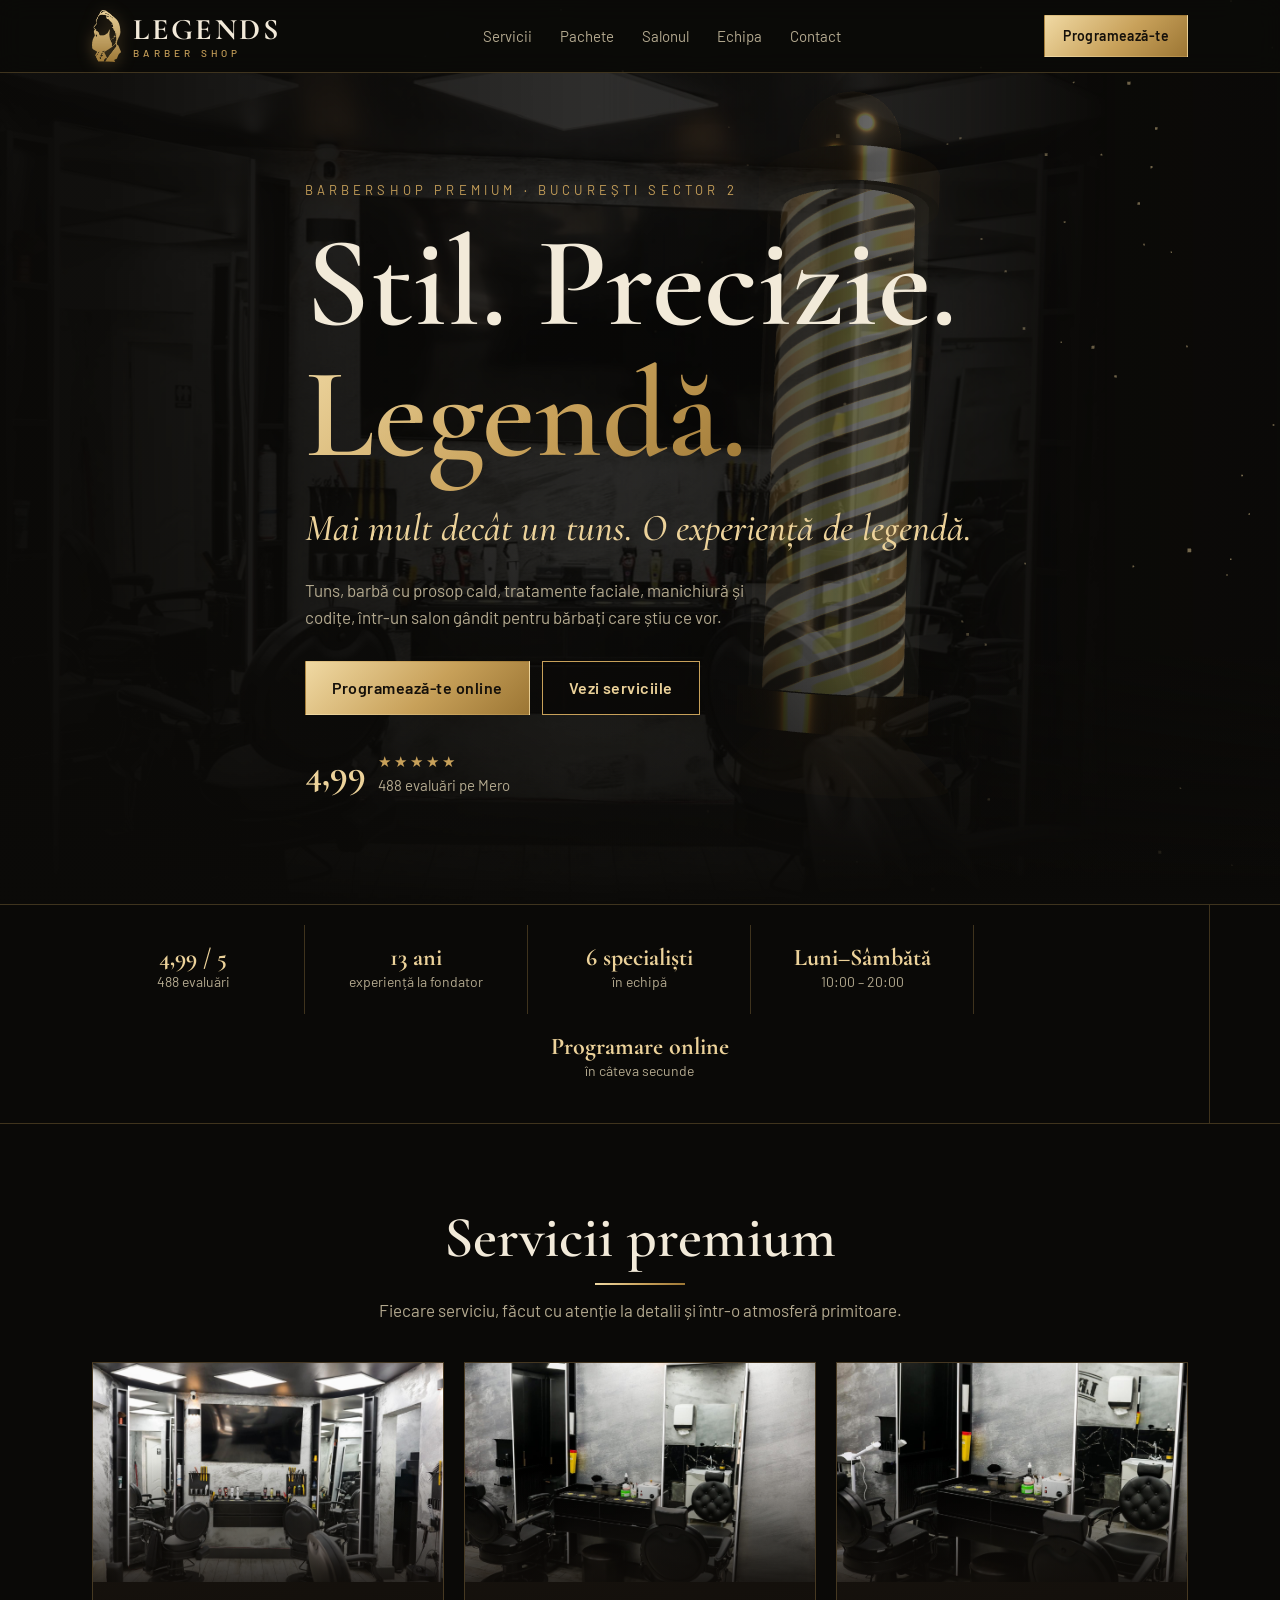
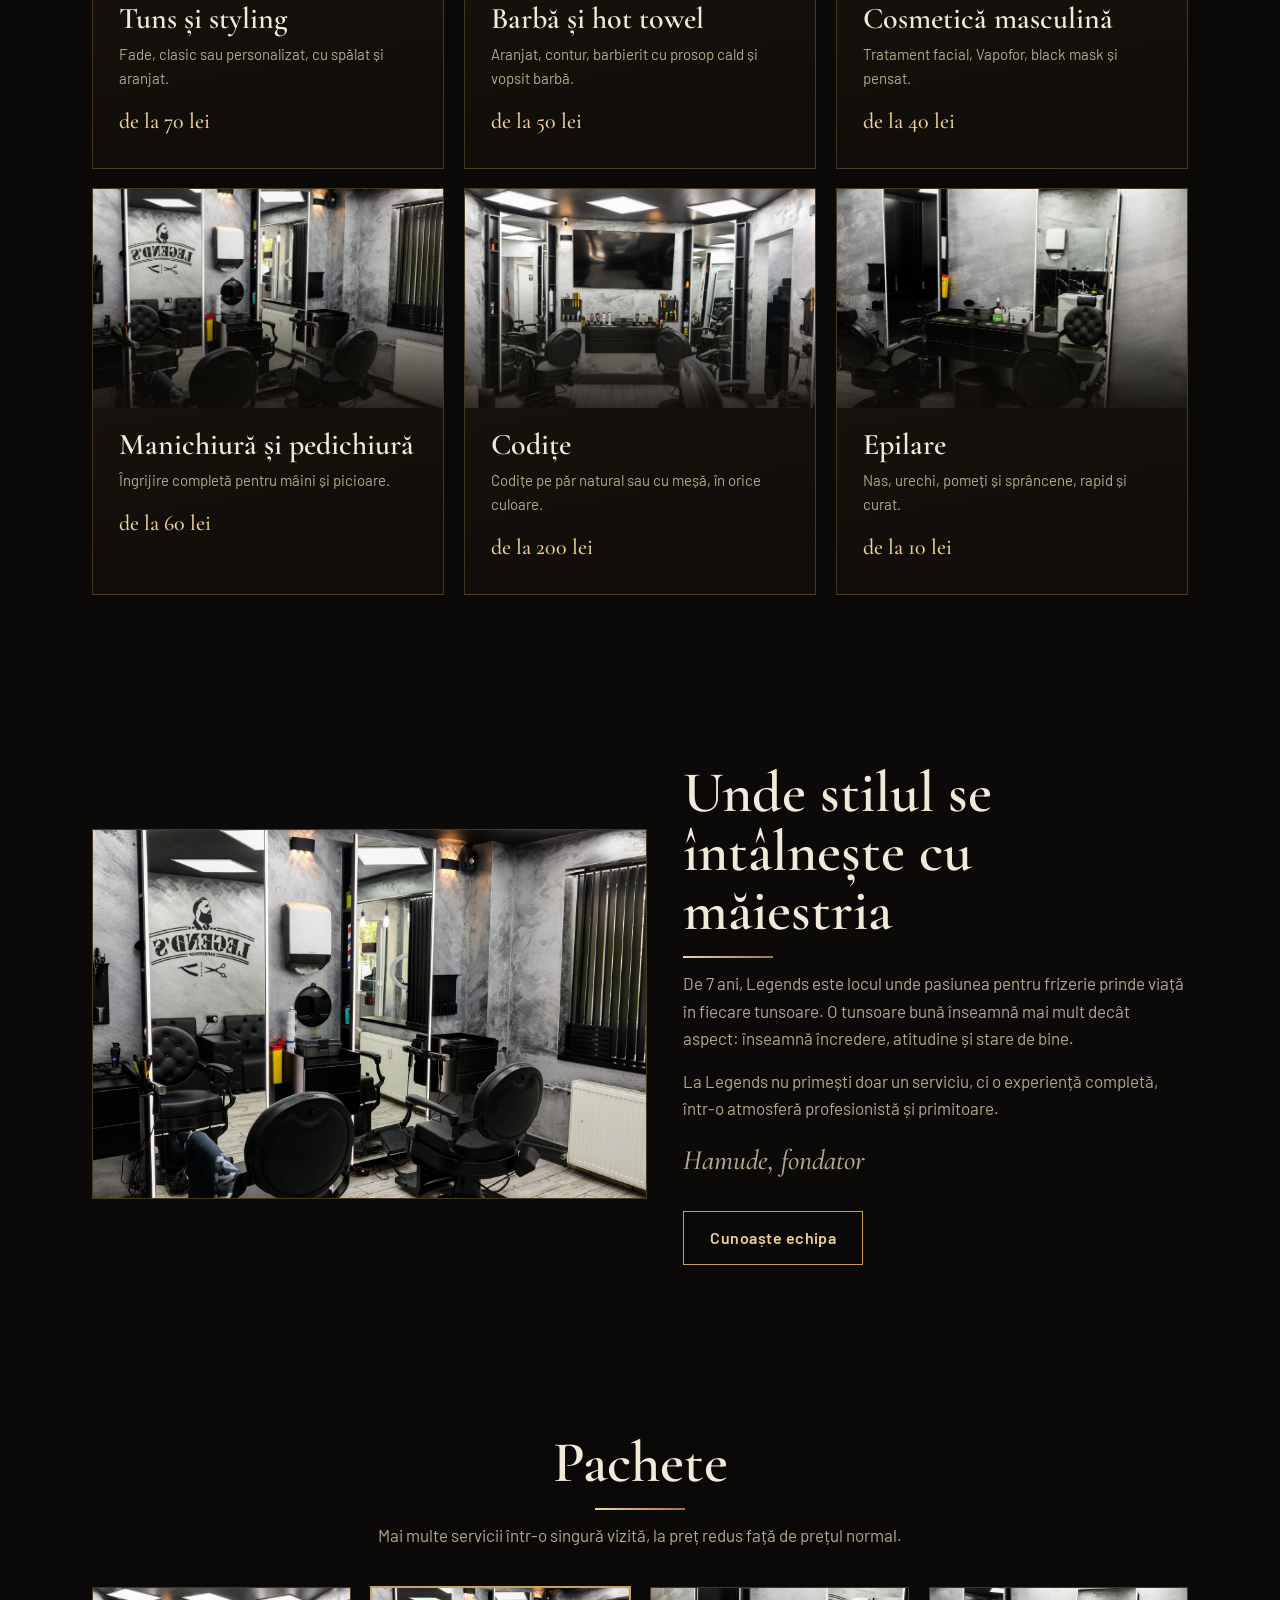
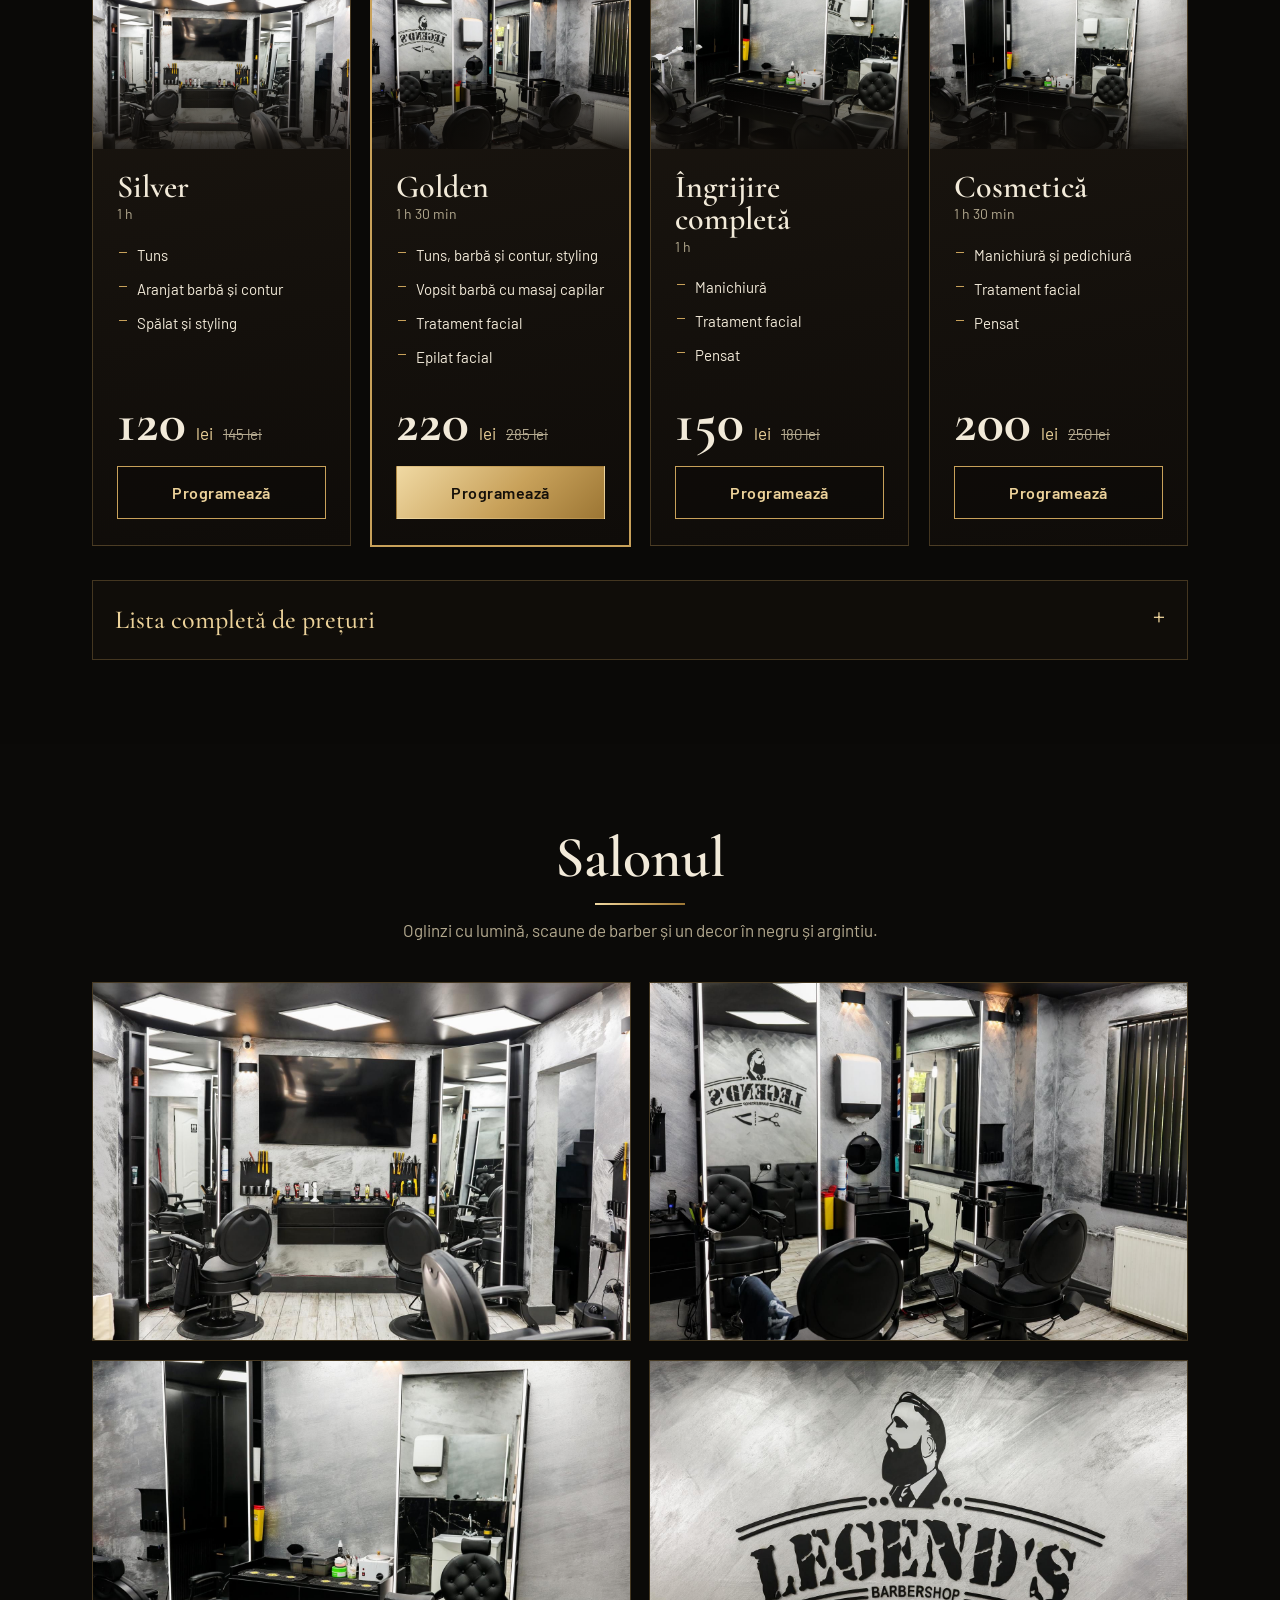
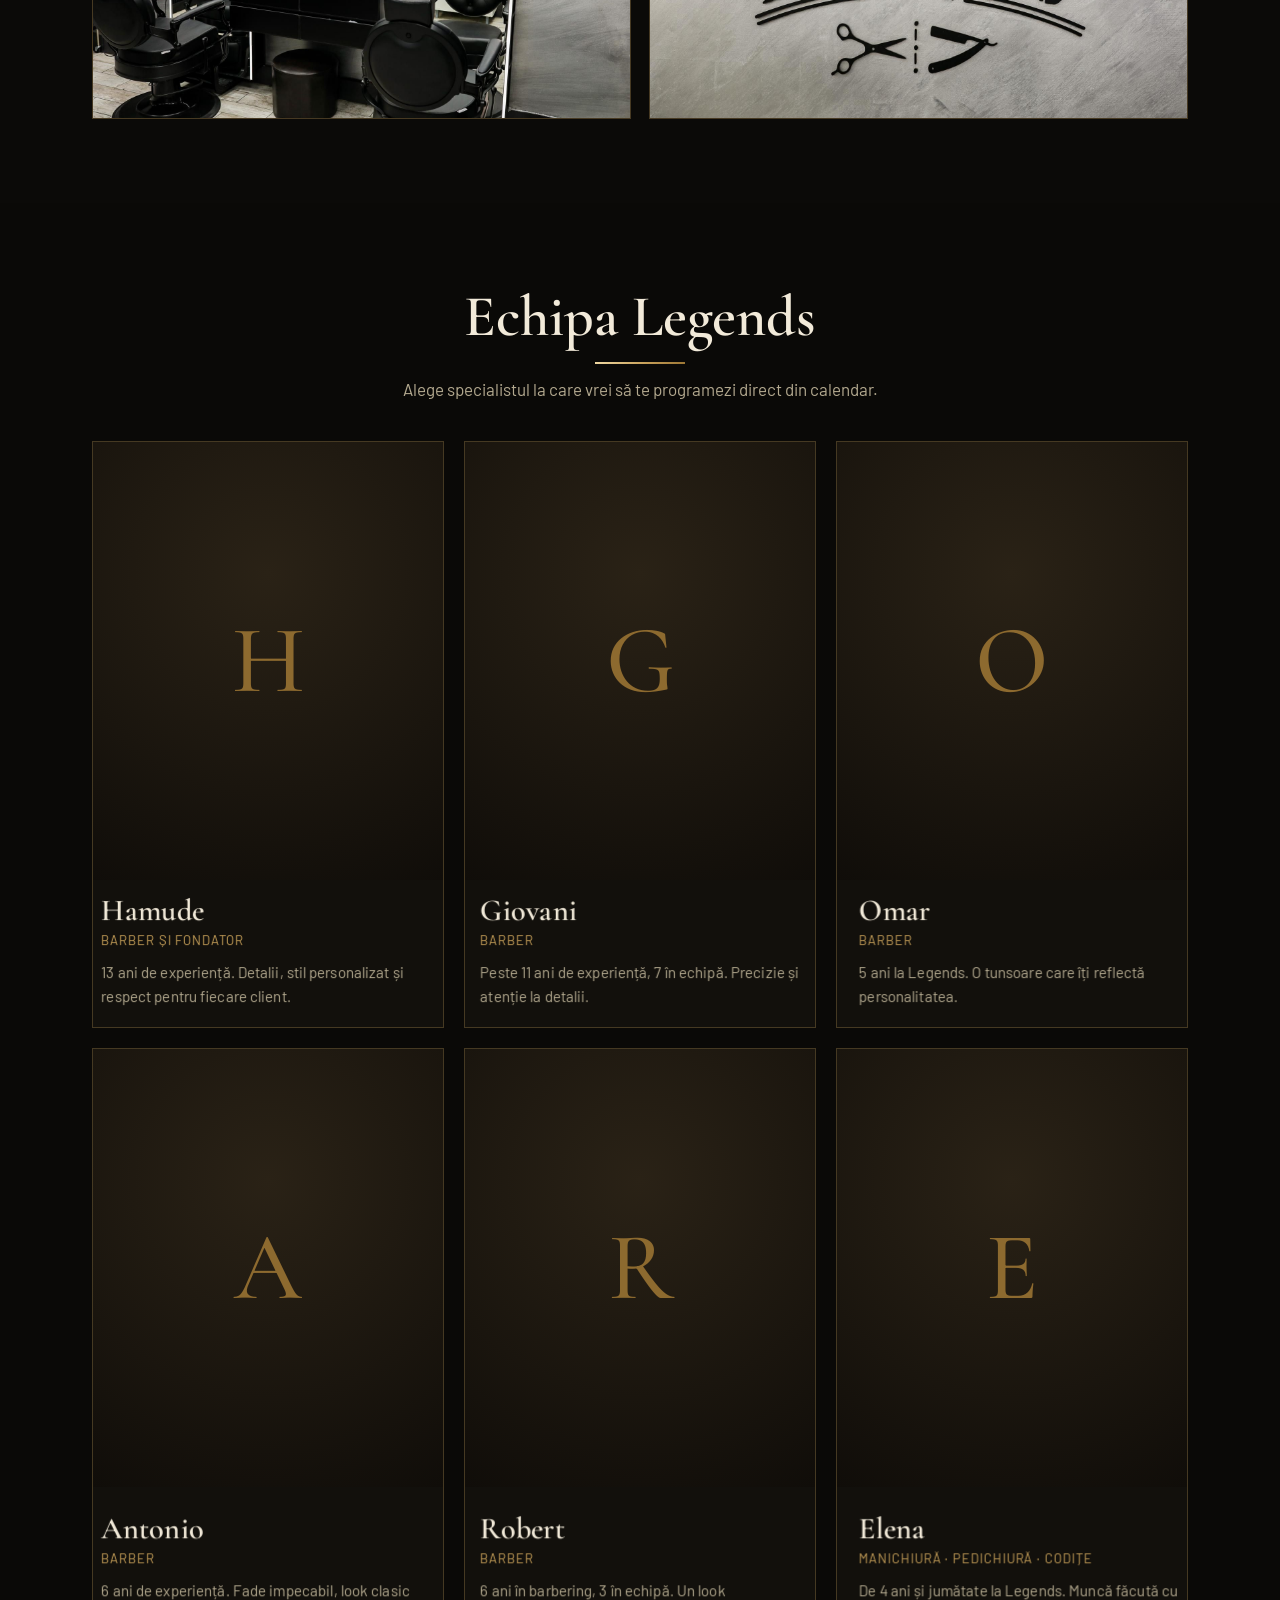
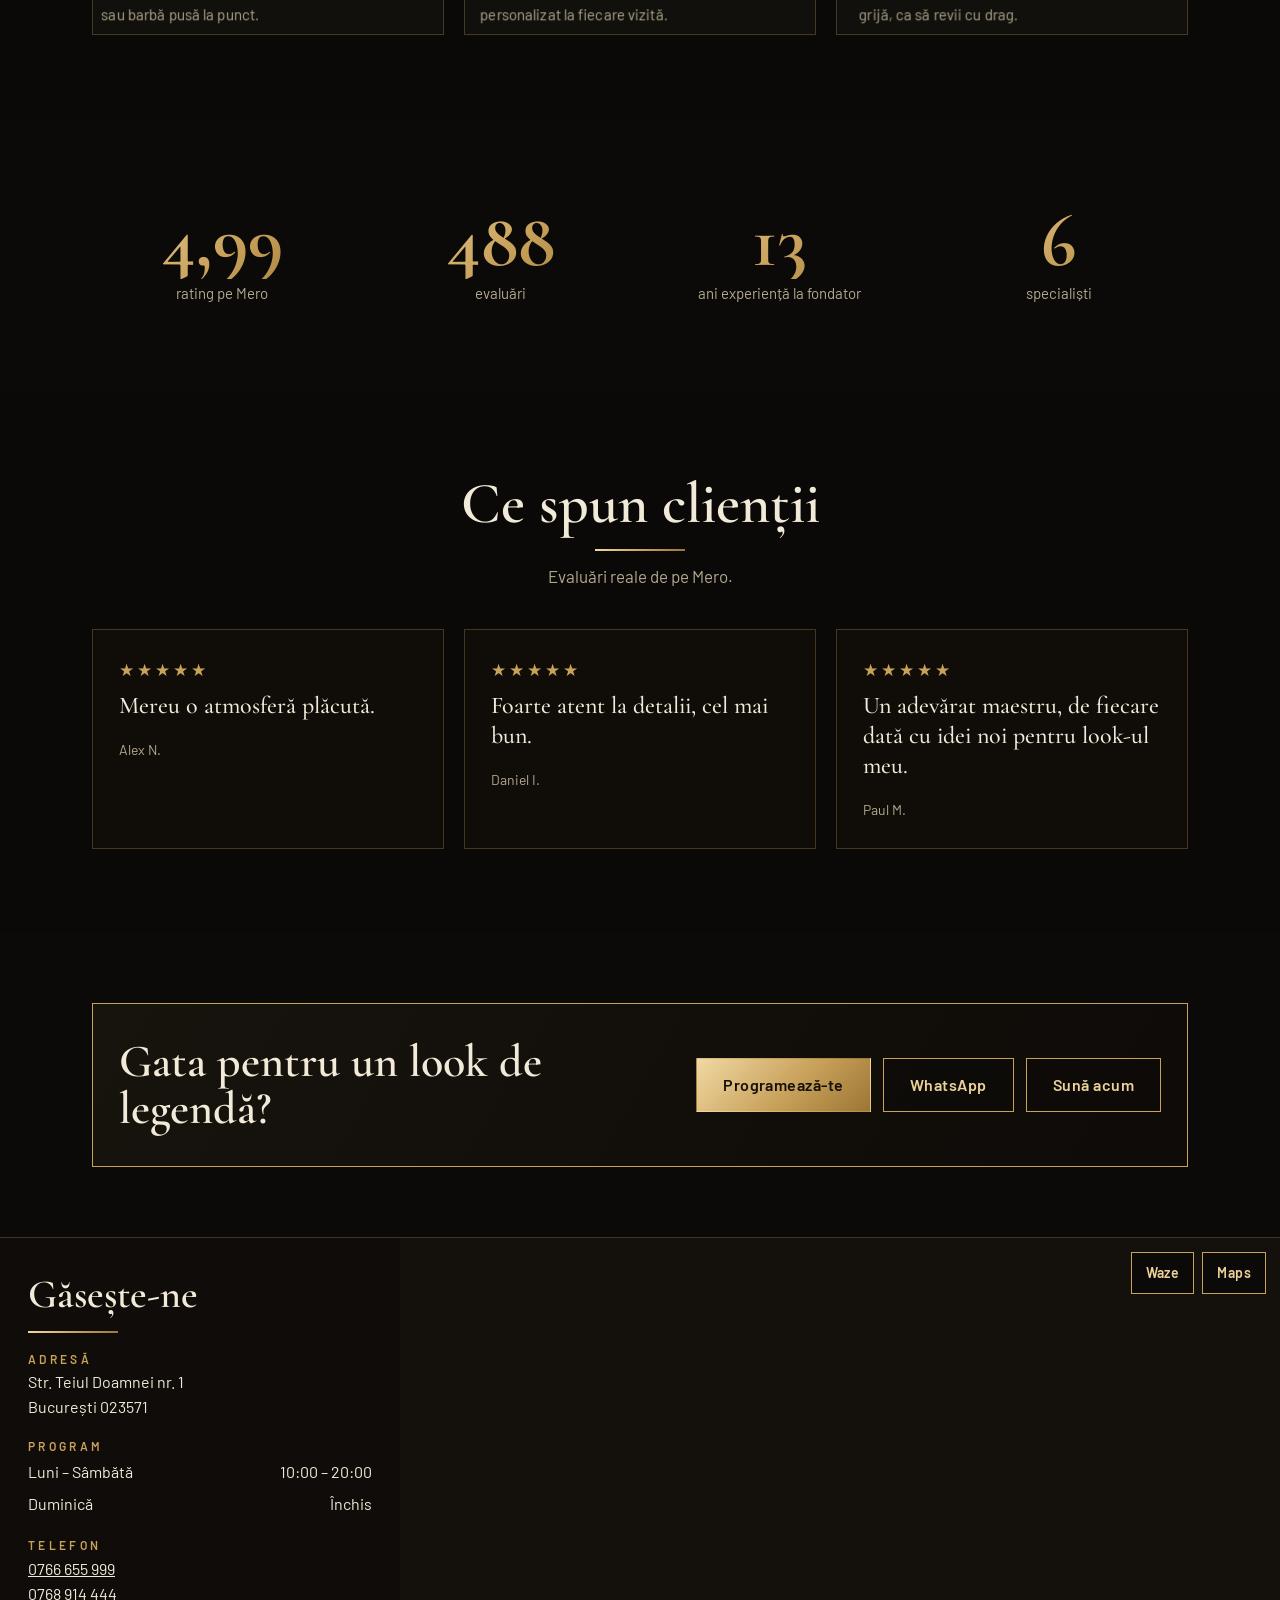
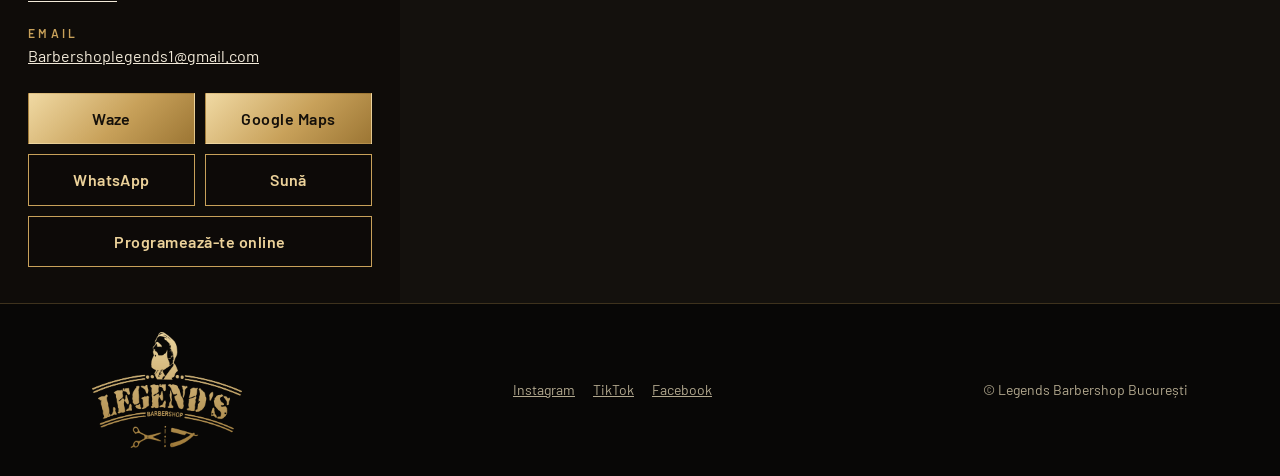
==== index.html @ 39dcf869 "Add files via upload" ====
<!DOCTYPE html>
<html lang="ro">
<head>
<meta charset="utf-8">
<meta name="viewport" content="width=device-width, initial-scale=1">
<title>Legends Barbershop București | Frizerie premium, Str. Teiul Doamnei 1</title>
<meta name="description" content="Legends Barbershop, frizerie premium în București, Sector 2. Tuns, barbă cu hot towel, tratamente faciale, manichiură și codițe. Programează-te online.">
<link rel="canonical" href="https://legendsbarbershop.ro/">
<meta property="og:title" content="Legends Barbershop București">
<meta property="og:description" content="Mai mult decât un tuns. O experiență de legendă. Str. Teiul Doamnei 1, București.">
<meta property="og:image" content="https://legendsbarbershop.ro/img/salon-1.jpg">
<meta property="og:type" content="website">
<meta name="theme-color" content="#0b0a08">
<link rel="icon" type="image/png" href="img/logo-icon.png">
<link rel="stylesheet" href="fonts/fonts.css">
<script type="application/ld+json">
{"@context":"https://schema.org","@type":"HairSalon","name":"Legends Barbershop","url":"https://legendsbarbershop.ro/","image":"https://legendsbarbershop.ro/img/salon-1.jpg","telephone":"+40766655999","email":"Barbershoplegends1@gmail.com","address":{"@type":"PostalAddress","streetAddress":"Str. Teiul Doamnei nr. 1","addressLocality":"București","postalCode":"023571","addressCountry":"RO"},"geo":{"@type":"GeoCoordinates","latitude":44.4570575,"longitude":26.1290844},"openingHoursSpecification":[{"@type":"OpeningHoursSpecification","dayOfWeek":["Monday","Tuesday","Wednesday","Thursday","Friday","Saturday"],"opens":"10:00","closes":"20:00"}],"sameAs":["https://www.instagram.com/legendsbucuresti/","https://www.facebook.com/LEGENDSBUCURESTI/","https://www.tiktok.com/@legendsbucuresti"]}
</script>
<style>
:root{--bg:#0b0a08;--card:#14110d;--line:rgba(200,161,90,.28);--gold:#c8a15a;--gold2:#ecd29a;--gold3:#8d6a2f;--bone:#f2ead9;--muted:#b3a98f;
--serif:"Cormorant Garamond",Georgia,serif;--sans:"Barlow","Helvetica Neue",Arial,sans-serif;--gg:linear-gradient(135deg,#f0d9a3,#c8a15a 55%,#9c7634)}
*{box-sizing:border-box;margin:0}
html{scroll-behavior:smooth;scroll-padding-top:76px}
body{background:var(--bg);color:var(--bone);font-family:var(--sans);font-size:17px;line-height:1.6;overflow-x:hidden}
a{color:inherit}
:focus-visible{outline:3px solid var(--gold2);outline-offset:3px}
#gl{position:fixed;inset:0;width:100%;height:100%;z-index:0;pointer-events:none}
header,main,footer{position:relative;z-index:1}
.wrap{max-width:1140px;margin:0 auto;padding:0 22px}
h1,h2,h3{font-family:var(--serif);font-weight:600;line-height:1.02}
h2{font-size:clamp(36px,6vw,58px);margin-bottom:12px;text-align:center}
h2::after{content:"";display:block;width:90px;height:2px;margin:16px auto 0;background:var(--gg)}
.sub{text-align:center;color:var(--muted);max-width:56ch;margin:0 auto 38px}
.gold{background:var(--gg);-webkit-background-clip:text;background-clip:text;color:transparent}
.btn{display:inline-flex;align-items:center;justify-content:center;gap:8px;font-weight:600;font-size:16px;letter-spacing:.03em;text-decoration:none;padding:13px 26px;border:1px solid var(--gold);color:var(--gold2);background:rgba(11,10,8,.55);transition:transform .25s,box-shadow .25s,background .25s,color .25s}
.btn:hover{transform:translateY(-2px);box-shadow:0 12px 30px rgba(200,161,90,.28)}
.btn.fill{background:var(--gg);color:#15100a;border-color:transparent}
.btn.fill:hover{box-shadow:0 12px 32px rgba(236,210,154,.4)}
header{position:sticky;top:0;background:rgba(11,10,8,.8);backdrop-filter:blur(12px);-webkit-backdrop-filter:blur(12px);border-bottom:1px solid var(--line)}
.bar{display:flex;align-items:center;justify-content:space-between;height:72px}
.logo{font-family:var(--serif);font-weight:700;font-size:30px;letter-spacing:.08em;text-decoration:none;line-height:1}
.logo{display:flex;align-items:center;gap:12px}.logo img{height:52px;width:auto;display:block;filter:drop-shadow(0 2px 8px rgba(200,161,90,.35));transition:transform .3s}.logo:hover img{transform:scale(1.08)}.logo span{display:block}
.logo small{display:block;font-family:var(--sans);font-size:10px;letter-spacing:.42em;color:var(--gold);font-weight:500;margin-top:3px}
nav{display:none;gap:28px;font-size:15px}
nav a{text-decoration:none;color:var(--muted);transition:color .2s}
nav a:hover{color:var(--gold2)}
.bar .btn{padding:9px 18px;font-size:14px}
@media(min-width:900px){nav{display:flex}}
.hero{position:relative;min-height:calc(100svh - 68px);display:flex;align-items:center;overflow:hidden;border-bottom:1px solid var(--line)}
.hero .bgimg{position:absolute;inset:-4%;background:url(img/salon-1.jpg) center/cover;filter:brightness(.42) saturate(.8);transform:translate3d(var(--px,0),var(--py,0),0) scale(1.06);transition:transform .3s ease-out}
@media(min-width:900px){.hero .bgimg{-webkit-mask-image:linear-gradient(90deg,#000 46%,transparent 82%);mask-image:linear-gradient(90deg,#000 46%,transparent 82%)}}
@media(max-width:899px){.hero{display:block;min-height:0;padding:0;background:var(--bg)}.hero .bgimg{position:relative;inset:auto;display:block;width:100%;aspect-ratio:3/2;transform:none;opacity:1;background:url(img/salon-1.jpg) center/cover;filter:brightness(.85) saturate(.95);transition:none;-webkit-mask-image:linear-gradient(180deg,#000 60%,transparent 100%);mask-image:linear-gradient(180deg,#000 60%,transparent 100%)}.hero::after{display:none}.hero .wrap{margin:-22px auto 0;padding-top:0;padding-bottom:40px}.hero h1{font-size:clamp(46px,14vw,76px)}.hero p.lead{font-size:16px}}
.hero::after{content:"";position:absolute;inset:0;background:linear-gradient(90deg,rgba(11,10,8,.94) 8%,rgba(11,10,8,.55) 55%,rgba(11,10,8,.2)),linear-gradient(0deg,var(--bg),transparent 30%)}
.hero .wrap{position:relative;z-index:2;padding-top:40px;padding-bottom:40px}
.eyebrow{font-size:13px;letter-spacing:.32em;color:var(--gold);margin-bottom:18px}
.hero h1{font-size:clamp(54px,11vw,128px);max-width:11ch}
.hero .script{font-family:var(--serif);font-style:italic;font-size:clamp(24px,4.4vw,38px);color:var(--gold2);margin:18px 0 18px}
.hero p.lead{max-width:46ch;color:var(--muted);margin-bottom:30px}
.cta{display:flex;flex-wrap:wrap;gap:12px}
.rate{display:flex;align-items:center;gap:12px;margin-top:34px;color:var(--muted);font-size:15px}
.rate b{font-family:var(--serif);font-size:38px;color:var(--gold2);line-height:1}
.stars{color:var(--gold);letter-spacing:3px}
.trust{background:rgba(11,10,8,.85);border-bottom:1px solid var(--line)}
.trust .wrap{display:grid;grid-template-columns:repeat(2,1fr);gap:0}
@media(min-width:800px){.trust .wrap{grid-template-columns:repeat(5,1fr)}}
.trust div{padding:20px 12px;text-align:center;border-right:1px solid var(--line);font-size:14px;color:var(--muted)}
.trust b{display:block;font-family:var(--serif);font-size:24px;color:var(--gold2);line-height:1.1}
section{padding:84px 0}
.dim{background:rgba(11,10,8,.78);backdrop-filter:blur(5px);-webkit-backdrop-filter:blur(5px)}
.grid{display:grid;gap:20px;perspective:1100px}
.g3{grid-template-columns:1fr}
@media(min-width:640px){.g3{grid-template-columns:1fr 1fr}}
@media(min-width:960px){.g3{grid-template-columns:repeat(3,1fr)}}
.tilt{transform-style:preserve-3d;transition:transform .3s ease-out,box-shadow .3s;will-change:transform;position:relative}
.tilt::after{content:"";position:absolute;inset:0;pointer-events:none;background:radial-gradient(circle at var(--mx,50%) var(--my,0%),rgba(236,210,154,.2),transparent 55%);opacity:0;transition:opacity .3s}
.tilt:hover::after{opacity:1}
.tilt:hover{box-shadow:0 28px 60px rgba(0,0,0,.65),0 0 0 1px var(--gold)}
.sv{background:linear-gradient(170deg,#1b1610,#0f0c09);border:1px solid var(--line);padding:0;overflow:hidden}
.sph,.pph{position:relative;aspect-ratio:16/10;overflow:hidden;background:#14110d;transform:translateZ(0)}
.sph img,.pph img{position:absolute;inset:0;width:100%;height:100%;object-fit:cover;transition:transform .9s}
.sph::after,.pph::after{content:"";position:absolute;inset:0;background:linear-gradient(0deg,rgba(15,12,9,.85),transparent 55%)}
.tilt:hover .sph img,.tilt:hover .pph img{transform:scale(1.08)}
.sb{padding:22px 26px 28px}
.sv i{display:block;width:44px;height:44px;border:1px solid var(--gold);border-radius:50%;margin-bottom:18px;display:flex;align-items:center;justify-content:center;font-style:normal;font-family:var(--serif);font-size:22px;color:var(--gold2);transform:translateZ(30px)}
.sv h3{font-size:30px;margin-bottom:8px;transform:translateZ(24px)}
.sv p{color:var(--muted);font-size:15px}
.sv .from{margin-top:14px;color:var(--gold2);font-family:var(--serif);font-size:22px}
.about{display:grid;gap:36px;align-items:center}
@media(min-width:860px){.about{grid-template-columns:1.1fr 1fr}}
.photo{overflow:hidden;border:1px solid var(--line);position:relative;aspect-ratio:3/2;background:#14110d}
.photo img{position:absolute;inset:0;width:100%;height:100%;object-fit:cover;transition:transform .8s}
.photo:hover img{transform:scale(1.05)}
.about h2{text-align:left}.about h2::after{margin-left:0}
.about p{color:var(--muted);margin-bottom:16px}
.sig{font-family:var(--serif);font-style:italic;font-size:28px;color:var(--gold2)}
.pk{display:grid;gap:20px;perspective:1100px}
@media(min-width:700px){.pk{grid-template-columns:1fr 1fr}}
@media(min-width:1000px){.pk{grid-template-columns:repeat(4,1fr)}}
.pc{background:linear-gradient(170deg,#1b1610,#0f0c09);border:1px solid var(--line);padding:0;overflow:hidden;display:flex;flex-direction:column}
.pb{padding:22px 24px 26px;display:flex;flex-direction:column;flex:1}
.pc.top{border-color:var(--gold);box-shadow:0 0 0 1px var(--gold)}
.pc h3{font-size:32px;transform:translateZ(26px)}
.pc .t{color:var(--muted);font-size:14px;margin-bottom:12px}
.pc ul{list-style:none;padding:0;margin:0 0 20px;font-size:15px;color:var(--bone)}
.pc li{padding:5px 0 5px 20px;position:relative}
.pc li::before{content:"";position:absolute;left:2px;top:14px;width:8px;height:1px;background:var(--gold)}
.pr{margin-top:auto;display:flex;align-items:baseline;gap:10px;transform:translateZ(36px)}
.pr strong{font-family:var(--serif);font-size:56px;line-height:1}
.pr em{font-style:normal;color:var(--gold2)}
.pr s{color:var(--muted);font-size:15px}
.pc .btn{margin-top:16px}
details{margin-top:34px;border:1px solid var(--line);background:#100d09}
summary{cursor:pointer;padding:18px 22px;font-family:var(--serif);font-size:26px;color:var(--gold2);list-style:none;display:flex;justify-content:space-between}
summary::after{content:"+";font-size:30px;line-height:1}
details[open] summary::after{content:"–"}
.pl{display:grid;gap:0 54px;padding:6px 22px 26px}
@media(min-width:800px){.pl{grid-template-columns:1fr 1fr}}
.pl h4{font-family:var(--serif);font-size:24px;color:var(--gold);margin:18px 0 6px;font-weight:600}
.pl p{display:flex;align-items:baseline;gap:8px;padding:5px 0;font-size:16px}
.pl p::after{content:"";order:2;flex:1;border-bottom:1px dotted var(--gold3)}
.pl p span{order:1}.pl p b{order:3;font-family:var(--serif);font-size:21px;color:var(--gold2);white-space:nowrap}
.gal{display:grid;gap:18px;perspective:1100px}
@media(min-width:700px){.gal{grid-template-columns:repeat(2,1fr)}}
.gal .photo{aspect-ratio:3/2}
.team{display:grid;gap:20px;grid-template-columns:1fr 1fr;perspective:1100px}
@media(min-width:900px){.team{grid-template-columns:repeat(3,1fr)}}
.pe{background:#12100c;border:1px solid var(--line)}
.ph{aspect-ratio:4/5;display:flex;align-items:center;justify-content:center;font-family:var(--serif);font-size:96px;color:var(--gold3);background:radial-gradient(circle at 50% 30%,#2a2216,#100d09);position:relative;overflow:hidden}
.ph img{position:absolute;inset:0;width:100%;height:100%;object-fit:cover}
.pe .t{padding:18px;transform:translateZ(20px)}
.pe h3{font-size:30px}
.pe .role{color:var(--gold);font-size:13px;letter-spacing:.06em;margin:4px 0 8px}
.pe p:last-child{font-size:15px;color:var(--muted)}
.stats{display:grid;grid-template-columns:repeat(2,1fr);gap:20px;text-align:center}
@media(min-width:800px){.stats{grid-template-columns:repeat(4,1fr)}}
.stats strong{display:block;font-family:var(--serif);font-size:clamp(48px,7vw,76px);line-height:1}
.stats span{color:var(--muted);font-size:15px}
.rv{display:grid;gap:20px}
@media(min-width:800px){.rv{grid-template-columns:repeat(3,1fr)}}
.q{border:1px solid var(--line);background:#100d09;padding:26px}
.q p{font-family:var(--serif);font-size:24px;line-height:1.25;margin:8px 0 14px}
.q cite{font-style:normal;color:var(--muted);font-size:14px}
.ctab{border:1px solid var(--gold);background:linear-gradient(120deg,#17130d,#0e0b08);padding:34px 26px;display:grid;gap:22px;align-items:center;text-align:center}
@media(min-width:900px){.ctab{grid-template-columns:1.2fr auto;text-align:left}}
.ctab h2{text-align:inherit;font-size:clamp(32px,5vw,46px);margin:0}.ctab h2::after{display:none}
.mapsec{padding:0;border-top:1px solid var(--line)}
.mapgrid{display:grid}
@media(min-width:960px){.mapgrid{grid-template-columns:400px 1fr}}
.info{background:#0f0c09;padding:36px 28px}
.info h2{text-align:left;font-size:40px}.info h2::after{margin-left:0}
.info h3{font-family:var(--sans);font-size:12px;letter-spacing:.28em;color:var(--gold);font-weight:600;margin:20px 0 4px}
.info p,.info td{color:var(--bone);font-size:16px}
.info table{width:100%;border-collapse:collapse}.info td{padding:3px 0}.info td:last-child{text-align:right}
.nav{display:grid;grid-template-columns:1fr 1fr;gap:10px;margin-top:24px}
.nav .btn{padding:12px 8px}.nav .wide{grid-column:1/-1}
.mapwrap{position:relative;min-height:420px;background:#14110d}
.mapwrap iframe{position:absolute;inset:0;width:100%;height:100%;border:0;filter:invert(92%) hue-rotate(180deg) grayscale(.35) contrast(.92)}
.mapfab{position:absolute;right:14px;top:14px;display:flex;gap:8px}
.mapfab a{padding:9px 14px;font-size:14px;background:rgba(11,10,8,.92)}
footer{background:#080706;border-top:1px solid var(--line);padding:28px 0 96px;color:var(--muted);font-size:14px}
footer .wrap{display:flex;flex-wrap:wrap;gap:10px 24px;justify-content:space-between}
footer a{margin-right:18px}
.sticky{position:fixed;left:0;right:0;bottom:0;z-index:20;display:grid;grid-template-columns:2fr 1fr 1fr;gap:1px;background:var(--line);border-top:1px solid var(--line)}
.sticky a{text-align:center;padding:14px 6px;font-weight:600;text-decoration:none;background:#0b0a08;color:var(--gold2);font-size:15px}
.sticky a:first-child{background:var(--gg);color:#15100a}
@media(min-width:900px){.sticky{display:none}footer{padding-bottom:28px}}
.js .rv-in{opacity:0;transform:translateY(36px);transition:opacity .9s ease,transform .9s ease}
.js .rv-in.in{opacity:1;transform:none}
.js .hero .wrap>*{animation:rise 1.1s both}
.js .hero .wrap>*:nth-child(2){animation-delay:.12s}.js .hero .wrap>*:nth-child(3){animation-delay:.24s}.js .hero .wrap>*:nth-child(4){animation-delay:.36s}.js .hero .wrap>*:nth-child(5){animation-delay:.48s}.js .hero .wrap>*:nth-child(6){animation-delay:.6s}
@keyframes rise{from{opacity:0;transform:translateY(40px)}}
@media(prefers-reduced-motion:reduce){html{scroll-behavior:auto}.js .rv-in{opacity:1;transform:none;transition:none}.js .hero .wrap>*{animation:none}.tilt,.hero .bgimg{transition:none}}
</style>
</head>
<body>
<canvas id="gl" aria-hidden="true"></canvas>
<header><div class="wrap bar">
 <a class="logo" href="#top" id="home" aria-label="Legends Barbershop, înapoi sus"><img src="img/logo-icon.png" alt="" width="34" height="60"><span>LEGENDS<small>BARBER SHOP</small></span></a>
 <nav aria-label="Principal"><a href="#servicii">Servicii</a><a href="#pachete">Pachete</a><a href="#salon">Salonul</a><a href="#echipa">Echipa</a><a href="#contact">Contact</a></nav>
 <a class="btn fill" href="https://mero.ro/p/legends-barber-shop" target="_blank" rel="noopener">Programează-te</a>
</div></header>

<main id="top">
<div class="hero"><div class="bgimg" id="bg"></div><div class="wrap">
 <p class="eyebrow">BARBERSHOP PREMIUM · BUCUREȘTI SECTOR 2</p>
 <h1>Stil. Precizie. <span class="gold">Legendă.</span></h1>
 <p class="script">Mai mult decât un tuns. O experiență de legendă.</p>
 <p class="lead">Tuns, barbă cu prosop cald, tratamente faciale, manichiură și codițe, într-un salon gândit pentru bărbați care știu ce vor.</p>
 <div class="cta"><a class="btn fill" href="https://mero.ro/p/legends-barber-shop" target="_blank" rel="noopener">Programează-te online</a><a class="btn" href="#servicii">Vezi serviciile</a></div>
 <div class="rate"><b>4,99</b><div><span class="stars">★★★★★</span><br>488 evaluări pe Mero</div></div>
</div></div>

<div class="trust"><div class="wrap">
 <div><b>4,99 / 5</b>488 evaluări</div><div><b>13 ani</b>experiență la fondator</div><div><b>6 specialiști</b>în echipă</div><div><b>Luni–Sâmbătă</b>10:00 – 20:00</div><div style="grid-column:1/-1;border:0" class="t5"><b>Programare online</b>în câteva secunde</div>
</div></div>

<section id="servicii" class="dim"><div class="wrap">
 <h2 class="rv-in">Servicii premium</h2>
 <p class="sub rv-in">Fiecare serviciu, făcut cu atenție la detalii și într-o atmosferă primitoare.</p>
 <div class="grid g3">
  <article class="sv tilt rv-in"><div class="sph"><img src="img/servicii/tuns.jpg" alt="Tuns și styling" loading="lazy" style="object-position:50% 40%" onerror="this.onerror=null;this.src='img/salon-1.jpg'"></div><div class="sb"><h3>Tuns și styling</h3><p>Fade, clasic sau personalizat, cu spălat și aranjat.</p><div class="from">de la 70 lei</div></div></article>
  <article class="sv tilt rv-in"><div class="sph"><img src="img/servicii/barba.jpg" alt="Barbă și hot towel" loading="lazy" style="object-position:30% 50%" onerror="this.onerror=null;this.src='img/salon-2.jpg'"></div><div class="sb"><h3>Barbă și hot towel</h3><p>Aranjat, contur, barbierit cu prosop cald și vopsit barbă.</p><div class="from">de la 50 lei</div></div></article>
  <article class="sv tilt rv-in"><div class="sph"><img src="img/servicii/cosmetica.jpg" alt="Cosmetică masculină" loading="lazy" style="object-position:70% 50%" onerror="this.onerror=null;this.src='img/salon-4.jpg'"></div><div class="sb"><h3>Cosmetică masculină</h3><p>Tratament facial, Vapofor, black mask și pensat.</p><div class="from">de la 40 lei</div></div></article>
  <article class="sv tilt rv-in"><div class="sph"><img src="img/servicii/manichiura.jpg" alt="Manichiură și pedichiură" loading="lazy" style="object-position:50% 60%" onerror="this.onerror=null;this.src='img/salon-3.jpg'"></div><div class="sb"><h3>Manichiură și pedichiură</h3><p>Îngrijire completă pentru mâini și picioare.</p><div class="from">de la 60 lei</div></div></article>
  <article class="sv tilt rv-in"><div class="sph"><img src="img/servicii/codite.jpg" alt="Codițe" loading="lazy" style="object-position:80% 40%" onerror="this.onerror=null;this.src='img/salon-1.jpg'"></div><div class="sb"><h3>Codițe</h3><p>Codițe pe păr natural sau cu meșă, în orice culoare.</p><div class="from">de la 200 lei</div></div></article>
  <article class="sv tilt rv-in"><div class="sph"><img src="img/servicii/epilare.jpg" alt="Epilare" loading="lazy" style="object-position:80% 60%" onerror="this.onerror=null;this.src='img/salon-2.jpg'"></div><div class="sb"><h3>Epilare</h3><p>Nas, urechi, pomeți și sprâncene, rapid și curat.</p><div class="from">de la 10 lei</div></div></article>
 </div>
</div></section>

<section><div class="wrap about">
 <div class="photo tilt rv-in"><img src="img/salon-3.jpg" alt="Interiorul Legends Barbershop cu scaune negre și oglinzi luminate" loading="lazy"></div>
 <div class="rv-in">
  <h2>Unde stilul se întâlnește cu măiestria</h2>
  <p>De 7 ani, Legends este locul unde pasiunea pentru frizerie prinde viață în fiecare tunsoare. O tunsoare bună înseamnă mai mult decât aspect: înseamnă încredere, atitudine și stare de bine.</p>
  <p>La Legends nu primești doar un serviciu, ci o experiență completă, într-o atmosferă profesionistă și primitoare.</p>
  <p class="sig">Hamude, fondator</p>
  <a class="btn" href="#echipa" style="margin-top:12px">Cunoaște echipa</a>
 </div>
</div></section>

<section id="pachete" class="dim"><div class="wrap">
 <h2 class="rv-in">Pachete</h2>
 <p class="sub rv-in">Mai multe servicii într-o singură vizită, la preț redus față de prețul normal.</p>
 <div class="pk">
  <article class="pc tilt rv-in"><div class="pph"><img src="img/pachete/silver.jpg" alt="Pachet Silver" loading="lazy" style="object-position:40% 50%" onerror="this.onerror=null;this.src='img/salon-1.jpg'"></div><div class="pb"><h3>Silver</h3><div class="t">1 h</div><ul><li>Tuns</li><li>Aranjat barbă și contur</li><li>Spălat și styling</li></ul><div class="pr"><strong>120</strong><em>lei</em><s>145 lei</s></div><a class="btn" href="https://mero.ro/p/legends-barber-shop" target="_blank" rel="noopener">Programează</a></div></article>
  <article class="pc top tilt rv-in"><div class="pph"><img src="img/pachete/golden.jpg" alt="Pachet Golden" loading="lazy" style="object-position:50% 40%" onerror="this.onerror=null;this.src='img/salon-3.jpg'"></div><div class="pb"><h3>Golden</h3><div class="t">1 h 30 min</div><ul><li>Tuns, barbă și contur, styling</li><li>Vopsit barbă cu masaj capilar</li><li>Tratament facial</li><li>Epilat facial</li></ul><div class="pr"><strong>220</strong><em>lei</em><s>285 lei</s></div><a class="btn fill" href="https://mero.ro/p/legends-barber-shop" target="_blank" rel="noopener">Programează</a></div></article>
  <article class="pc tilt rv-in"><div class="pph"><img src="img/pachete/ingrijire.jpg" alt="Pachet Îngrijire completă" loading="lazy" style="object-position:60% 50%" onerror="this.onerror=null;this.src='img/salon-4.jpg'"></div><div class="pb"><h3>Îngrijire completă</h3><div class="t">1 h</div><ul><li>Manichiură</li><li>Tratament facial</li><li>Pensat</li></ul><div class="pr"><strong>150</strong><em>lei</em><s>180 lei</s></div><a class="btn" href="https://mero.ro/p/legends-barber-shop" target="_blank" rel="noopener">Programează</a></div></article>
  <article class="pc tilt rv-in"><div class="pph"><img src="img/pachete/cosmetica.jpg" alt="Pachet Cosmetică" loading="lazy" style="object-position:60% 50%" onerror="this.onerror=null;this.src='img/salon-2.jpg'"></div><div class="pb"><h3>Cosmetică</h3><div class="t">1 h 30 min</div><ul><li>Manichiură și pedichiură</li><li>Tratament facial</li><li>Pensat</li></ul><div class="pr"><strong>200</strong><em>lei</em><s>250 lei</s></div><a class="btn" href="https://mero.ro/p/legends-barber-shop" target="_blank" rel="noopener">Programează</a></div></article>
 </div>
 <details class="rv-in"><summary>Lista completă de prețuri</summary><div class="pl">
  <div><h4>Frizerie</h4><p><span>Tuns fără spălat</span><b>70–80</b></p><p><span>Tuns și spălat</span><b>80–90</b></p><p><span>Aranjat barbă și contur</span><b>50</b></p><p><span>Barbierit hot towel</span><b>50–60</b></p><p><span>Vopsit barbă</span><b>20–35</b></p><p><span>Spălat și aranjat</span><b>25</b></p><p><span>Masaj cervical</span><b>20</b></p>
  <h4>Codițe</h4><p><span>Pe păr natural</span><b>200</b></p><p><span>Cu meșă</span><b>250–450</b></p></div>
  <div><h4>Cosmetică masculină</h4><p><span>Tratament Vapofor</span><b>50–100</b></p><p><span>Black mask</span><b>40</b></p><p><span>Pensat</span><b>50</b></p><p><span>Pensat cu ață</span><b>40</b></p><p><span>Pensat cu brici</span><b>20</b></p>
  <h4>Epilare</h4><p><span>Pomeți, nas, ureche, sprâncene</span><b>10</b></p><p><span>Pachet epilat complet</span><b>30</b></p>
  <h4>Manichiură și pedichiură</h4><p><span>Manichiură</span><b>60</b></p><p><span>Pedichiură</span><b>70–90</b></p><p><span>Pachet mani + pedi</span><b>130–150</b></p></div>
 </div></details>
</div></section>

<section id="salon"><div class="wrap">
 <h2 class="rv-in">Salonul</h2>
 <p class="sub rv-in">Oglinzi cu lumină, scaune de barber și un decor în negru și argintiu.</p>
 <div class="gal">
  <div class="photo tilt rv-in"><img src="img/salon-1.jpg" alt="Zona principală din Legends Barbershop" loading="lazy"></div>
  <div class="photo tilt rv-in"><img src="img/salon-3.jpg" alt="Oglinzi și scaune de barber în salon" loading="lazy"></div>
  <div class="photo tilt rv-in"><img src="img/salon-2.jpg" alt="Postul de lucru cu oglindă și scaune" loading="lazy"></div>
  <div class="photo tilt rv-in"><img src="img/logo.jpg" alt="Logo Legends Barbershop pe peretele salonului" loading="lazy"></div>
 </div>
</div></section>

<section id="echipa" class="dim"><div class="wrap">
 <h2 class="rv-in">Echipa Legends</h2>
 <p class="sub rv-in">Alege specialistul la care vrei să te programezi direct din calendar.</p>
 <div class="team">
  <article class="pe tilt rv-in"><div class="ph">H<img src="img/hamude.jpg" alt="Hamude, fondator" loading="lazy" onerror="this.remove()"></div><div class="t"><h3>Hamude</h3><p class="role">BARBER ȘI FONDATOR</p><p>13 ani de experiență. Detalii, stil personalizat și respect pentru fiecare client.</p></div></article>
  <article class="pe tilt rv-in"><div class="ph">G<img src="img/giovani.jpg" alt="Giovani, barber" loading="lazy" onerror="this.remove()"></div><div class="t"><h3>Giovani</h3><p class="role">BARBER</p><p>Peste 11 ani de experiență, 7 în echipă. Precizie și atenție la detalii.</p></div></article>
  <article class="pe tilt rv-in"><div class="ph">O<img src="img/omar.jpg" alt="Omar, barber" loading="lazy" onerror="this.remove()"></div><div class="t"><h3>Omar</h3><p class="role">BARBER</p><p>5 ani la Legends. O tunsoare care îți reflectă personalitatea.</p></div></article>
  <article class="pe tilt rv-in"><div class="ph">A<img src="img/antonio.jpg" alt="Antonio, barber" loading="lazy" onerror="this.remove()"></div><div class="t"><h3>Antonio</h3><p class="role">BARBER</p><p>6 ani de experiență. Fade impecabil, look clasic sau barbă pusă la punct.</p></div></article>
  <article class="pe tilt rv-in"><div class="ph">R<img src="img/robert.jpg" alt="Robert, barber" loading="lazy" onerror="this.remove()"></div><div class="t"><h3>Robert</h3><p class="role">BARBER</p><p>6 ani în barbering, 3 în echipă. Un look personalizat la fiecare vizită.</p></div></article>
  <article class="pe tilt rv-in"><div class="ph">E<img src="img/elena.jpg" alt="Elena, manichiură și codițe" loading="lazy" onerror="this.remove()"></div><div class="t"><h3>Elena</h3><p class="role">MANICHIURĂ · PEDICHIURĂ · CODIȚE</p><p>De 4 ani și jumătate la Legends. Muncă făcută cu grijă, ca să revii cu drag.</p></div></article>
 </div>
</div></section>

<section><div class="wrap">
 <div class="stats">
  <div class="rv-in"><strong class="gold" data-n="4.99" data-d="2">4,99</strong><span>rating pe Mero</span></div>
  <div class="rv-in"><strong class="gold" data-n="488">488</strong><span>evaluări</span></div>
  <div class="rv-in"><strong class="gold" data-n="13">13</strong><span>ani experiență la fondator</span></div>
  <div class="rv-in"><strong class="gold" data-n="6">6</strong><span>specialiști</span></div>
 </div>
</div></section>

<section class="dim"><div class="wrap">
 <h2 class="rv-in">Ce spun clienții</h2><p class="sub rv-in">Evaluări reale de pe Mero.</p>
 <div class="rv">
  <div class="q rv-in"><span class="stars">★★★★★</span><p>Mereu o atmosferă plăcută.</p><cite>Alex N.</cite></div>
  <div class="q rv-in"><span class="stars">★★★★★</span><p>Foarte atent la detalii, cel mai bun.</p><cite>Daniel I.</cite></div>
  <div class="q rv-in"><span class="stars">★★★★★</span><p>Un adevărat maestru, de fiecare dată cu idei noi pentru look-ul meu.</p><cite>Paul M.</cite></div>
 </div>
</div></section>

<section style="padding:70px 0"><div class="wrap"><div class="ctab rv-in">
 <h2>Gata pentru un look de legendă?</h2>
 <div class="cta" style="justify-content:center"><a class="btn fill" href="https://mero.ro/p/legends-barber-shop" target="_blank" rel="noopener">Programează-te</a><a class="btn" href="https://wa.me/40766655999" target="_blank" rel="noopener">WhatsApp</a><a class="btn" href="tel:+40766655999">Sună acum</a></div>
</div></div></section>

<section id="contact" class="mapsec"><div class="mapgrid">
 <div class="info">
  <h2>Găsește-ne</h2>
  <h3>ADRESĂ</h3><p>Str. Teiul Doamnei nr. 1<br>București 023571</p>
  <h3>PROGRAM</h3><table><tr><td>Luni – Sâmbătă</td><td>10:00 – 20:00</td></tr><tr><td>Duminică</td><td>Închis</td></tr></table>
  <h3>TELEFON</h3><p><a href="tel:+40766655999">0766 655 999</a><br><a href="tel:+40768914444">0768 914 444</a></p>
  <h3>EMAIL</h3><p><a href="mailto:Barbershoplegends1@gmail.com">Barbershoplegends1@gmail.com</a></p>
  <div class="nav">
   <a class="btn fill" href="https://waze.com/ul?ll=44.4570575,26.1290844&navigate=yes" target="_blank" rel="noopener">Waze</a>
   <a class="btn fill" href="https://www.google.com/maps/dir/?api=1&destination=44.4570575,26.1290844" target="_blank" rel="noopener">Google Maps</a>
   <a class="btn" href="https://wa.me/40766655999" target="_blank" rel="noopener">WhatsApp</a>
   <a class="btn" href="tel:+40766655999">Sună</a>
   <a class="btn wide" href="https://mero.ro/p/legends-barber-shop" target="_blank" rel="noopener">Programează-te online</a>
  </div>
 </div>
 <div class="mapwrap">
  <iframe title="Harta Legends Barbershop, Str. Teiul Doamnei 1, București" loading="lazy" referrerpolicy="no-referrer-when-downgrade" src="https://www.google.com/maps?q=44.4570575,26.1290844&z=17&output=embed"></iframe>
  <div class="mapfab"><a class="btn" href="https://waze.com/ul?ll=44.4570575,26.1290844&navigate=yes" target="_blank" rel="noopener">Waze</a><a class="btn" href="https://www.google.com/maps/search/?api=1&query=44.4570575,26.1290844" target="_blank" rel="noopener">Maps</a></div>
 </div>
</div></section>
</main>

<footer><div class="wrap" style="align-items:center"><a href="#top" aria-label="Înapoi sus"><img src="img/logo-full.png" alt="Legends Barbershop" width="150" style="display:block;width:150px;height:auto;margin:0"></a>
 <div><a href="https://www.instagram.com/legendsbucuresti/" target="_blank" rel="noopener">Instagram</a><a href="https://www.tiktok.com/@legendsbucuresti" target="_blank" rel="noopener">TikTok</a><a href="https://www.facebook.com/LEGENDSBUCURESTI/" target="_blank" rel="noopener">Facebook</a></div>
 <div>© Legends Barbershop București</div>
</div></footer>
<div class="sticky"><a href="https://mero.ro/p/legends-barber-shop" target="_blank" rel="noopener">Programează-te</a><a href="tel:+40766655999">Sună</a><a href="https://waze.com/ul?ll=44.4570575,26.1290844&navigate=yes" target="_blank" rel="noopener">Waze</a></div>

<script src="js/three.min.js"></script>
<script>
document.documentElement.classList.add('js');
document.getElementById('home').addEventListener('click',function(e){e.preventDefault();scrollTo({top:0,behavior:'smooth'})});
var reduce=matchMedia('(prefers-reduced-motion:reduce)').matches,hov=matchMedia('(hover:hover)').matches;
(function(){var els=document.querySelectorAll('.rv-in');
if(!('IntersectionObserver' in window)||reduce){els.forEach(function(e){e.classList.add('in')});return}
var io=new IntersectionObserver(function(es){es.forEach(function(x){if(x.isIntersecting){x.target.classList.add('in');io.unobserve(x.target);var n=x.target.querySelector('[data-n]');if(n)count(n)}})},{threshold:.15});
els.forEach(function(e,i){e.style.transitionDelay=(i%3)*90+'ms';io.observe(e)})})();
function count(el){var to=+el.dataset.n,d=+el.dataset.d||0,t0=performance.now();
(function s(t){var p=Math.min((t-t0)/1400,1),v=to*(1-Math.pow(1-p,3));el.textContent=v.toFixed(d).replace('.',',');if(p<1)requestAnimationFrame(s)})(t0)}
if(!reduce&&hov){document.querySelectorAll('.tilt').forEach(function(el){
el.addEventListener('pointermove',function(e){var r=el.getBoundingClientRect(),x=(e.clientX-r.left)/r.width,y=(e.clientY-r.top)/r.height;
el.style.transform='perspective(900px) rotateX('+((.5-y)*9)+'deg) rotateY('+((x-.5)*11)+'deg) translateZ(8px)';
el.style.setProperty('--mx',x*100+'%');el.style.setProperty('--my',y*100+'%')});
el.addEventListener('pointerleave',function(){el.style.transform=''})});
var bg=document.getElementById('bg');addEventListener('pointermove',function(e){bg.style.setProperty('--px',((.5-e.clientX/innerWidth)*24)+'px');bg.style.setProperty('--py',((.5-e.clientY/innerHeight)*16)+'px')})}
/* WebGL: refined gold barber pole + dust */
(function(){
var cv=document.getElementById('gl'),R;
try{if(!window.THREE)throw 0;R=new THREE.WebGLRenderer({canvas:cv,antialias:true,alpha:true})}catch(e){cv.remove();return}
R.setPixelRatio(Math.min(devicePixelRatio,2));
var S=new THREE.Scene(),C=new THREE.PerspectiveCamera(40,1,.1,100);C.position.z=9;
var c=document.createElement('canvas');c.width=c.height=256;var x=c.getContext('2d');
x.fillStyle='#efe6d2';x.fillRect(0,0,256,256);
for(var i=-4;i<9;i++){x.fillStyle='#c8a15a';x.beginPath();x.moveTo(i*64,0);x.lineTo(i*64+22,0);x.lineTo(i*64+22-256,256);x.lineTo(i*64-256,256);x.fill();
x.fillStyle='#15120e';x.beginPath();x.moveTo(i*64+32,0);x.lineTo(i*64+54,0);x.lineTo(i*64+54-256,256);x.lineTo(i*64+32-256,256);x.fill()}
var T=new THREE.CanvasTexture(c);T.wrapS=T.wrapT=THREE.RepeatWrapping;T.repeat.set(1,3);
var G=new THREE.Group();
G.add(new THREE.Mesh(new THREE.CylinderGeometry(.55,.55,4,64,1,true),new THREE.MeshStandardMaterial({map:T,roughness:.3,metalness:.2,side:THREE.DoubleSide})));
G.add(new THREE.Mesh(new THREE.CylinderGeometry(.66,.66,4.1,64,1,true),new THREE.MeshStandardMaterial({color:0xffffff,transparent:true,opacity:.1,roughness:.05,metalness:.3,side:THREE.DoubleSide})));
var gold=new THREE.MeshStandardMaterial({color:0xc8a15a,metalness:.9,roughness:.25});
[2.1,-2.1].forEach(function(y){var m=new THREE.Mesh(new THREE.CylinderGeometry(.74,.74,.28,64),gold);m.position.y=y;G.add(m)});
var b=new THREE.Mesh(new THREE.SphereGeometry(.42,48,32),gold);b.position.y=2.55;G.add(b);
var f=new THREE.Mesh(new THREE.CylinderGeometry(.5,.9,.4,64),gold);f.position.y=-2.45;G.add(f);
G.rotation.z=.15;S.add(G);
S.add(new THREE.AmbientLight(0xffffff,.55));
var d=new THREE.DirectionalLight(0xffe2b0,1.25);d.position.set(3,4,5);S.add(d);
var p=new THREE.PointLight(0xc8a15a,1.7,20);p.position.set(-3,-1,4);S.add(p);
var N=380,pos=new Float32Array(N*3),sp=[];
for(i=0;i<N;i++){pos[i*3]=(Math.random()-.5)*18;pos[i*3+1]=(Math.random()-.5)*12;pos[i*3+2]=(Math.random()-.5)*8;sp.push(.2+Math.random()*.5)}
var pg=new THREE.BufferGeometry();pg.setAttribute('position',new THREE.BufferAttribute(pos,3));
var dust=new THREE.Points(pg,new THREE.PointsMaterial({color:0xecd29a,size:.045,transparent:true,opacity:.65,blending:THREE.AdditiveBlending,depthWrite:false}));S.add(dust);
var mx=0,my=0,vel=0,last=0,narrow=false;
addEventListener('pointermove',function(e){mx=e.clientX/innerWidth-.5;my=e.clientY/innerHeight-.5});
function size(){R.setSize(innerWidth,innerHeight,false);C.aspect=innerWidth/innerHeight;C.updateProjectionMatrix();narrow=innerWidth<900}
addEventListener('resize',size);size();
var clock=new THREE.Clock();
function frame(){var t=clock.getElapsedTime(),H=document.documentElement.scrollHeight-innerHeight,pr=H>0?scrollY/H:0;
vel+=(Math.abs(scrollY-last)-vel)*.1;last=scrollY;
var tx=narrow?1.6:4.2*Math.cos(pr*Math.PI*3),sc=(narrow?.55:.9)*(1-pr*.2);
G.position.x+=(tx-G.position.x)*.06;
G.position.y+=((narrow?.5-pr:Math.sin(t*.8)*.15)-G.position.y)*.06;
G.scale.setScalar(sc);G.rotation.y=t*.4+pr*8;T.offset.y=-t*.1-pr*2;
C.position.x+=(mx*1.1-C.position.x)*.04;C.position.y+=(-my*.7-C.position.y)*.04;C.lookAt(0,0,0);
var a=pg.attributes.position.array;
for(var k=0;k<N;k++){a[k*3+1]+=sp[k]*.004*(1+vel*.4);if(a[k*3+1]>6)a[k*3+1]=-6}
pg.attributes.position.needsUpdate=true;dust.rotation.y=t*.02;
cv.style.opacity=narrow?.5:.95;
R.render(S,C);if(!reduce)requestAnimationFrame(frame)}
if(reduce){addEventListener('scroll',frame);frame()}else frame();
})();
</script>
</body>
</html>
---- fonts/fonts.css ----
@font-face{font-family:'Cormorant Garamond';font-style:normal;font-weight:500;font-display:swap;src:url(cormorant-garamond-latin-ext-500-normal.woff2) format('woff2');unicode-range:U+0100-02BA,U+02BD-02C5,U+02C7-02CC,U+02CE-02D7,U+02DD-02FF,U+0304,U+0308,U+0329,U+1D00-1DBF,U+1E00-1E9F,U+1EF2-1EFF,U+2020,U+20A0-20AB,U+20AD-20C0,U+2113,U+2C60-2C7F,U+A720-A7FF}
@font-face{font-family:'Cormorant Garamond';font-style:normal;font-weight:500;font-display:swap;src:url(cormorant-garamond-latin-500-normal.woff2) format('woff2');unicode-range:U+0000-00FF,U+0131,U+0152-0153,U+02BB-02BC,U+02C6,U+02DA,U+02DC,U+0304,U+0308,U+0329,U+2000-206F,U+20AC,U+2122,U+2191,U+2193,U+2212,U+2215,U+FEFF,U+FFFD}
@font-face{font-family:'Cormorant Garamond';font-style:normal;font-weight:600;font-display:swap;src:url(cormorant-garamond-latin-ext-600-normal.woff2) format('woff2');unicode-range:U+0100-02BA,U+02BD-02C5,U+02C7-02CC,U+02CE-02D7,U+02DD-02FF,U+0304,U+0308,U+0329,U+1D00-1DBF,U+1E00-1E9F,U+1EF2-1EFF,U+2020,U+20A0-20AB,U+20AD-20C0,U+2113,U+2C60-2C7F,U+A720-A7FF}
@font-face{font-family:'Cormorant Garamond';font-style:normal;font-weight:600;font-display:swap;src:url(cormorant-garamond-latin-600-normal.woff2) format('woff2');unicode-range:U+0000-00FF,U+0131,U+0152-0153,U+02BB-02BC,U+02C6,U+02DA,U+02DC,U+0304,U+0308,U+0329,U+2000-206F,U+20AC,U+2122,U+2191,U+2193,U+2212,U+2215,U+FEFF,U+FFFD}
@font-face{font-family:'Cormorant Garamond';font-style:normal;font-weight:700;font-display:swap;src:url(cormorant-garamond-latin-ext-700-normal.woff2) format('woff2');unicode-range:U+0100-02BA,U+02BD-02C5,U+02C7-02CC,U+02CE-02D7,U+02DD-02FF,U+0304,U+0308,U+0329,U+1D00-1DBF,U+1E00-1E9F,U+1EF2-1EFF,U+2020,U+20A0-20AB,U+20AD-20C0,U+2113,U+2C60-2C7F,U+A720-A7FF}
@font-face{font-family:'Cormorant Garamond';font-style:normal;font-weight:700;font-display:swap;src:url(cormorant-garamond-latin-700-normal.woff2) format('woff2');unicode-range:U+0000-00FF,U+0131,U+0152-0153,U+02BB-02BC,U+02C6,U+02DA,U+02DC,U+0304,U+0308,U+0329,U+2000-206F,U+20AC,U+2122,U+2191,U+2193,U+2212,U+2215,U+FEFF,U+FFFD}
@font-face{font-family:'Cormorant Garamond';font-style:italic;font-weight:500;font-display:swap;src:url(cormorant-garamond-latin-ext-500-italic.woff2) format('woff2');unicode-range:U+0100-02BA,U+02BD-02C5,U+02C7-02CC,U+02CE-02D7,U+02DD-02FF,U+0304,U+0308,U+0329,U+1D00-1DBF,U+1E00-1E9F,U+1EF2-1EFF,U+2020,U+20A0-20AB,U+20AD-20C0,U+2113,U+2C60-2C7F,U+A720-A7FF}
@font-face{font-family:'Cormorant Garamond';font-style:italic;font-weight:500;font-display:swap;src:url(cormorant-garamond-latin-500-italic.woff2) format('woff2');unicode-range:U+0000-00FF,U+0131,U+0152-0153,U+02BB-02BC,U+02C6,U+02DA,U+02DC,U+0304,U+0308,U+0329,U+2000-206F,U+20AC,U+2122,U+2191,U+2193,U+2212,U+2215,U+FEFF,U+FFFD}
@font-face{font-family:'Cormorant Garamond';font-style:italic;font-weight:600;font-display:swap;src:url(cormorant-garamond-latin-ext-600-italic.woff2) format('woff2');unicode-range:U+0100-02BA,U+02BD-02C5,U+02C7-02CC,U+02CE-02D7,U+02DD-02FF,U+0304,U+0308,U+0329,U+1D00-1DBF,U+1E00-1E9F,U+1EF2-1EFF,U+2020,U+20A0-20AB,U+20AD-20C0,U+2113,U+2C60-2C7F,U+A720-A7FF}
@font-face{font-family:'Cormorant Garamond';font-style:italic;font-weight:600;font-display:swap;src:url(cormorant-garamond-latin-600-italic.woff2) format('woff2');unicode-range:U+0000-00FF,U+0131,U+0152-0153,U+02BB-02BC,U+02C6,U+02DA,U+02DC,U+0304,U+0308,U+0329,U+2000-206F,U+20AC,U+2122,U+2191,U+2193,U+2212,U+2215,U+FEFF,U+FFFD}
@font-face{font-family:'Barlow';font-style:normal;font-weight:400;font-display:swap;src:url(barlow-latin-ext-400-normal.woff2) format('woff2');unicode-range:U+0100-02BA,U+02BD-02C5,U+02C7-02CC,U+02CE-02D7,U+02DD-02FF,U+0304,U+0308,U+0329,U+1D00-1DBF,U+1E00-1E9F,U+1EF2-1EFF,U+2020,U+20A0-20AB,U+20AD-20C0,U+2113,U+2C60-2C7F,U+A720-A7FF}
@font-face{font-family:'Barlow';font-style:normal;font-weight:400;font-display:swap;src:url(barlow-latin-400-normal.woff2) format('woff2');unicode-range:U+0000-00FF,U+0131,U+0152-0153,U+02BB-02BC,U+02C6,U+02DA,U+02DC,U+0304,U+0308,U+0329,U+2000-206F,U+20AC,U+2122,U+2191,U+2193,U+2212,U+2215,U+FEFF,U+FFFD}
@font-face{font-family:'Barlow';font-style:normal;font-weight:500;font-display:swap;src:url(barlow-latin-ext-500-normal.woff2) format('woff2');unicode-range:U+0100-02BA,U+02BD-02C5,U+02C7-02CC,U+02CE-02D7,U+02DD-02FF,U+0304,U+0308,U+0329,U+1D00-1DBF,U+1E00-1E9F,U+1EF2-1EFF,U+2020,U+20A0-20AB,U+20AD-20C0,U+2113,U+2C60-2C7F,U+A720-A7FF}
@font-face{font-family:'Barlow';font-style:normal;font-weight:500;font-display:swap;src:url(barlow-latin-500-normal.woff2) format('woff2');unicode-range:U+0000-00FF,U+0131,U+0152-0153,U+02BB-02BC,U+02C6,U+02DA,U+02DC,U+0304,U+0308,U+0329,U+2000-206F,U+20AC,U+2122,U+2191,U+2193,U+2212,U+2215,U+FEFF,U+FFFD}
@font-face{font-family:'Barlow';font-style:normal;font-weight:600;font-display:swap;src:url(barlow-latin-ext-600-normal.woff2) format('woff2');unicode-range:U+0100-02BA,U+02BD-02C5,U+02C7-02CC,U+02CE-02D7,U+02DD-02FF,U+0304,U+0308,U+0329,U+1D00-1DBF,U+1E00-1E9F,U+1EF2-1EFF,U+2020,U+20A0-20AB,U+20AD-20C0,U+2113,U+2C60-2C7F,U+A720-A7FF}
@font-face{font-family:'Barlow';font-style:normal;font-weight:600;font-display:swap;src:url(barlow-latin-600-normal.woff2) format('woff2');unicode-range:U+0000-00FF,U+0131,U+0152-0153,U+02BB-02BC,U+02C6,U+02DA,U+02DC,U+0304,U+0308,U+0329,U+2000-206F,U+20AC,U+2122,U+2191,U+2193,U+2212,U+2215,U+FEFF,U+FFFD}
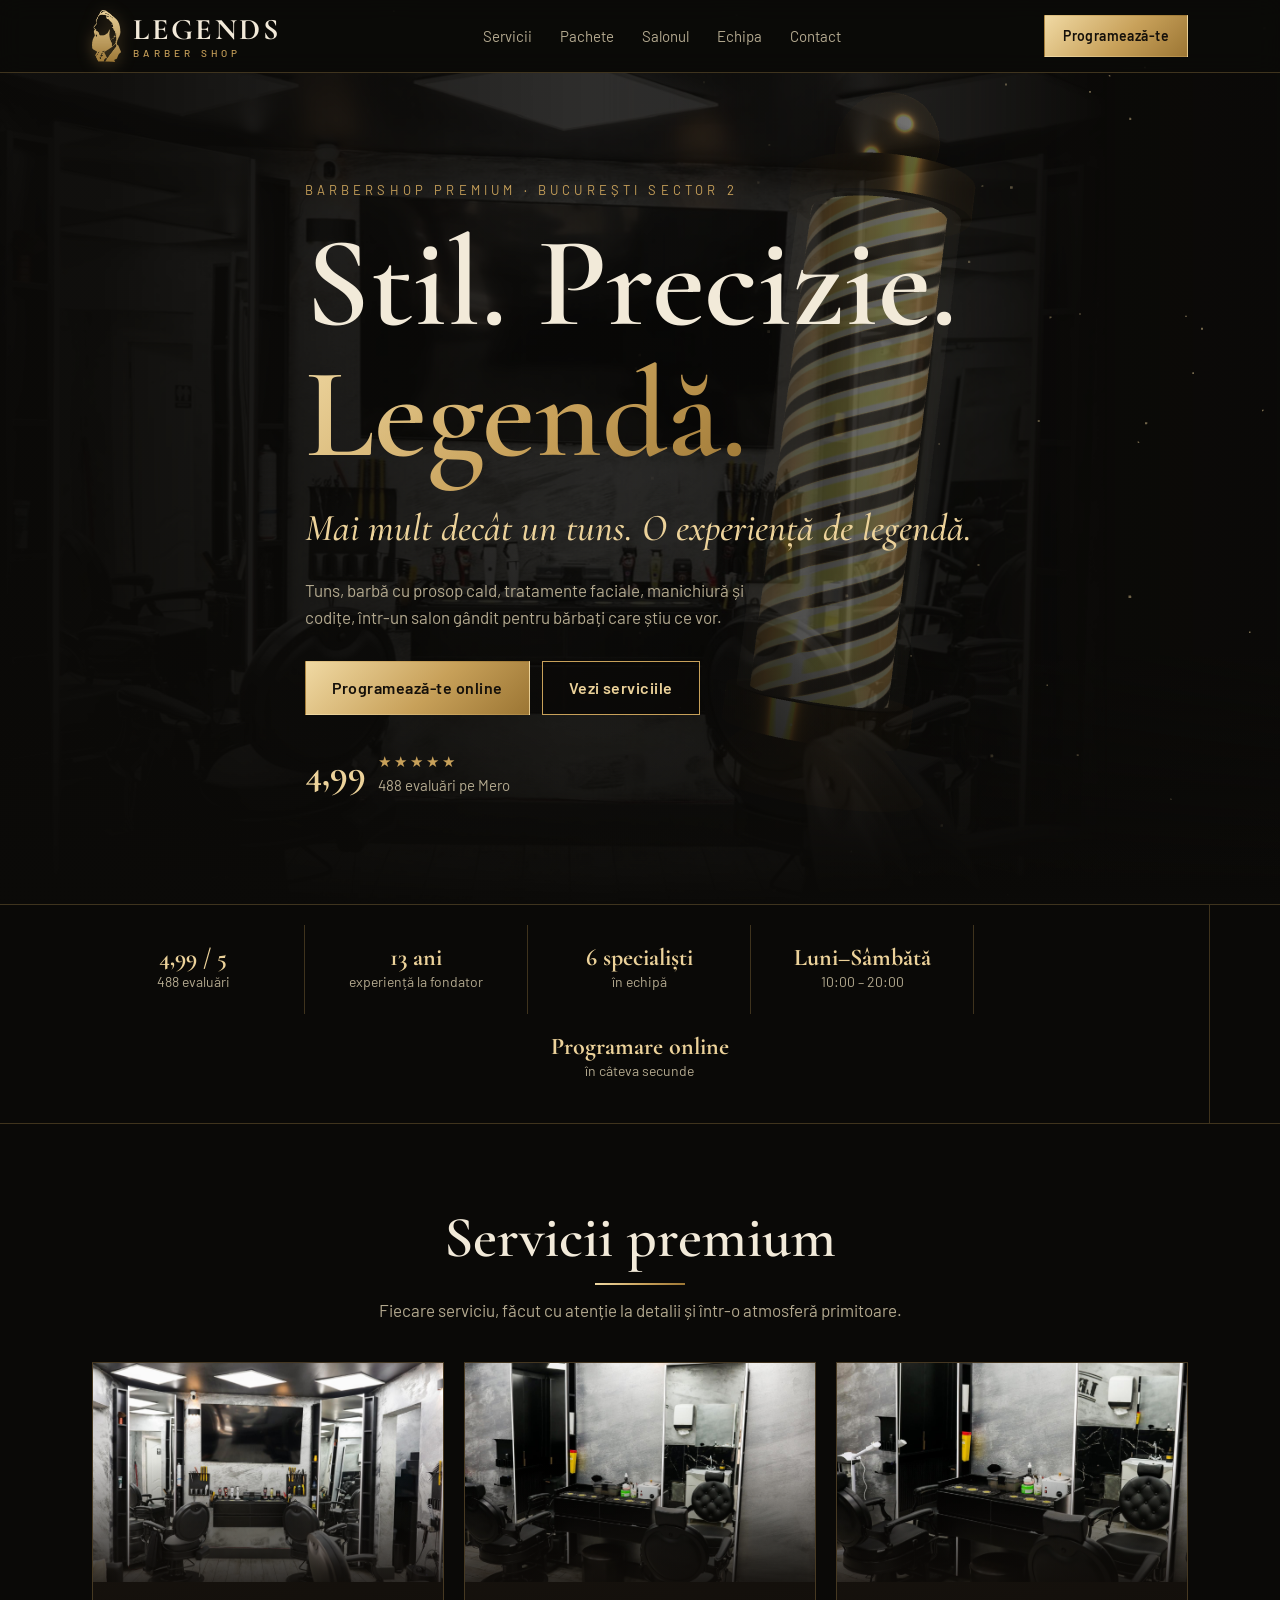
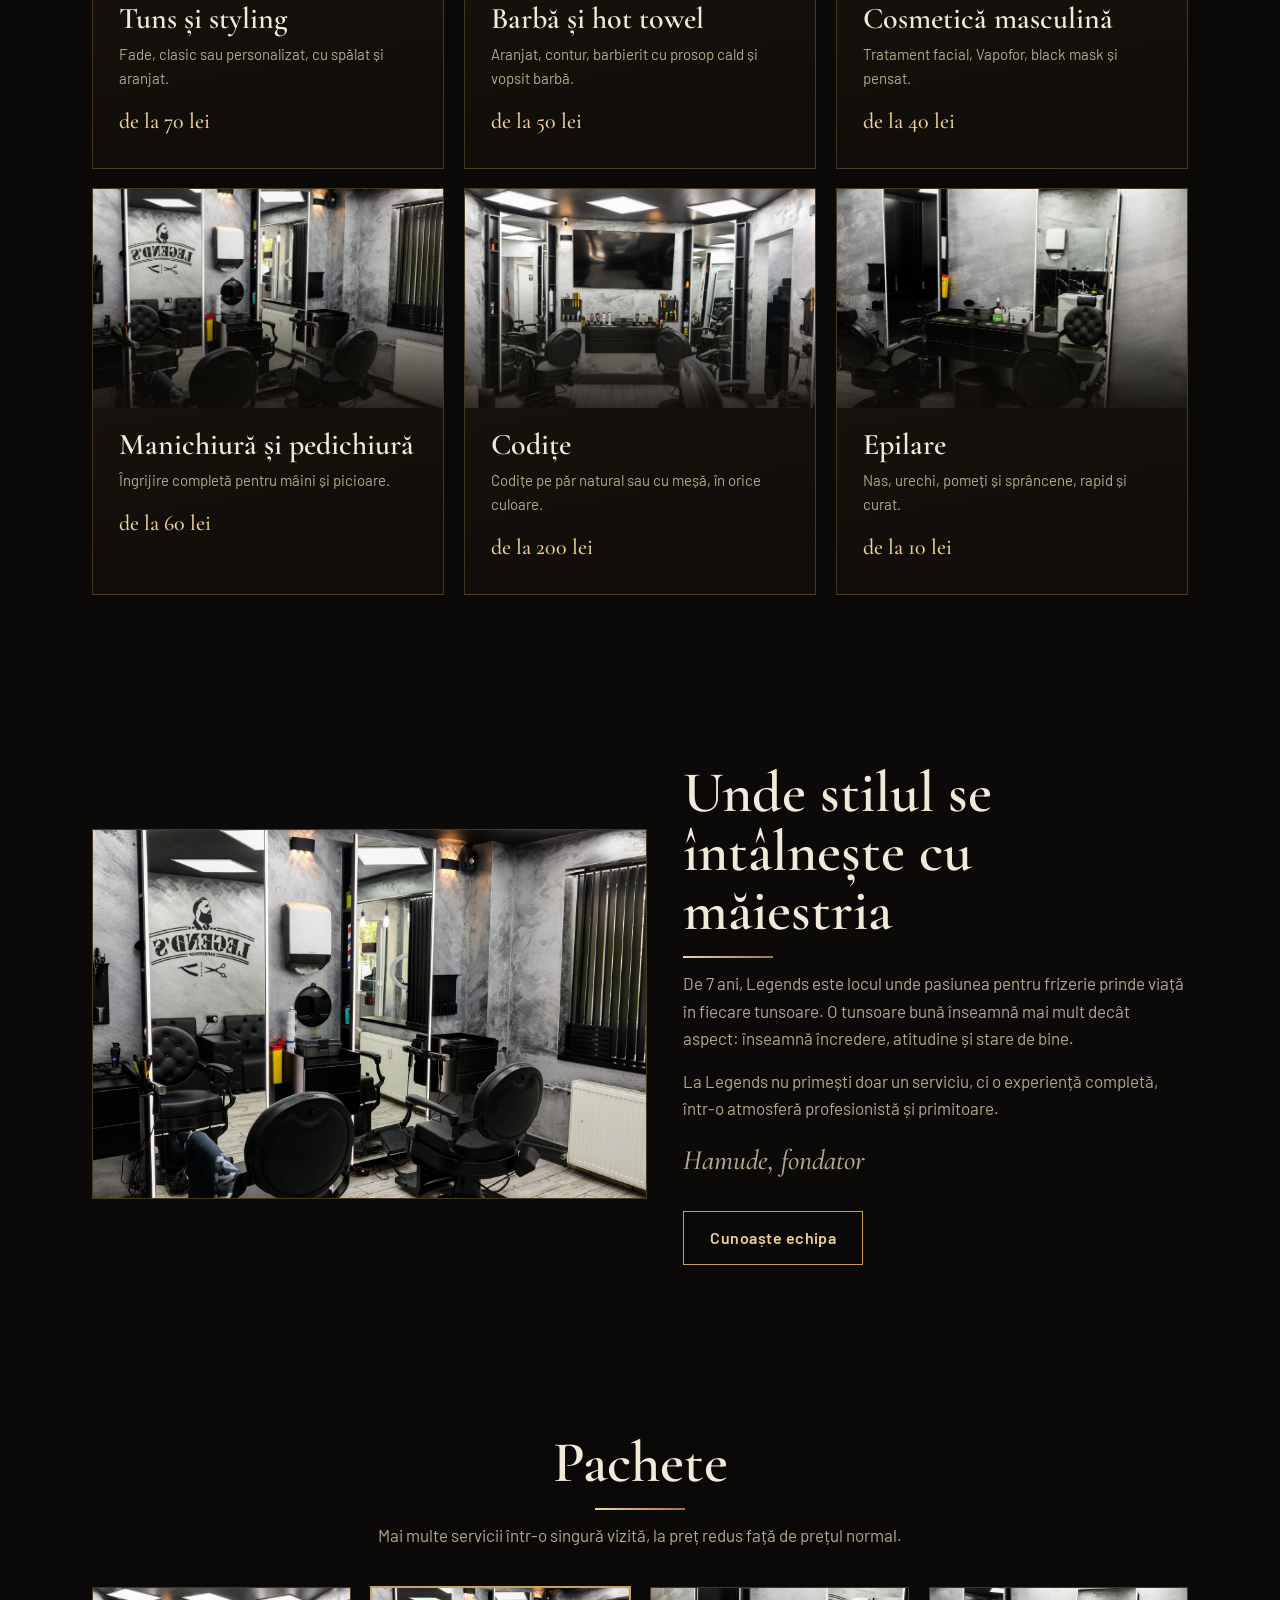
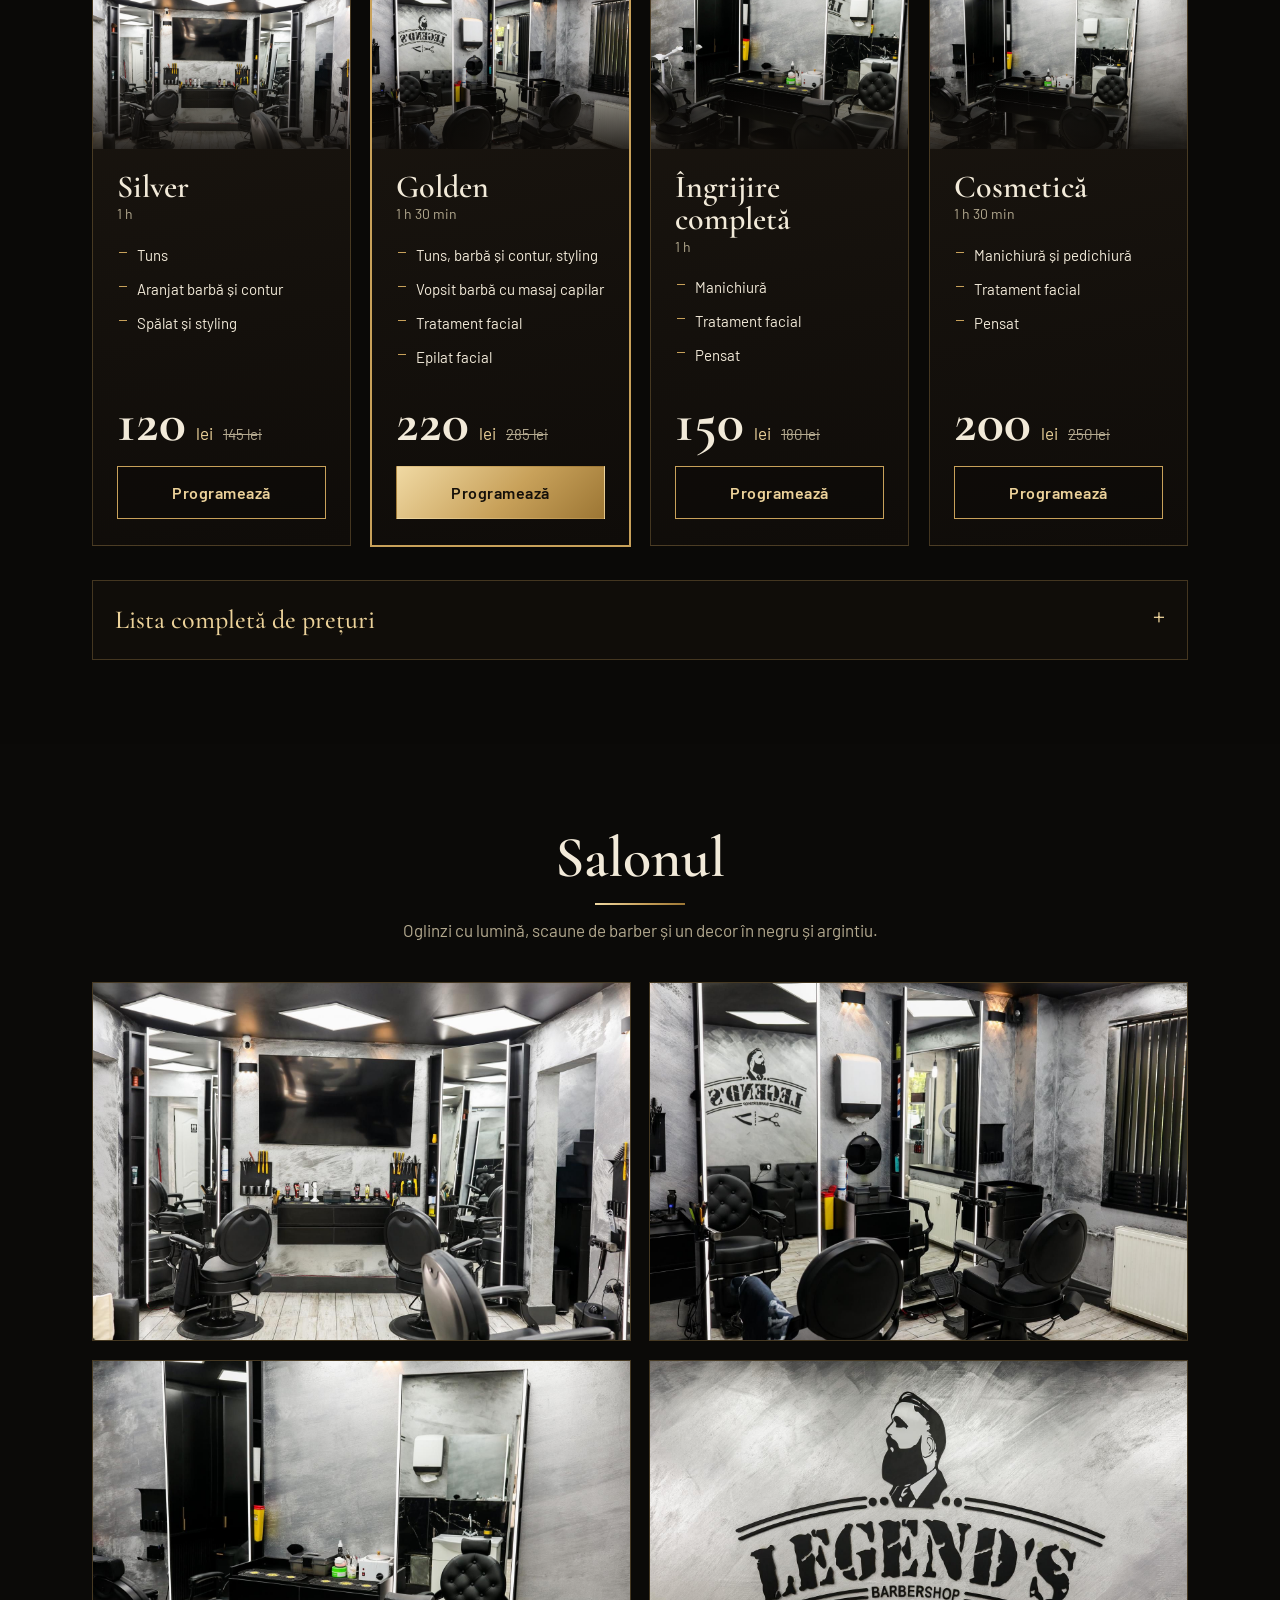
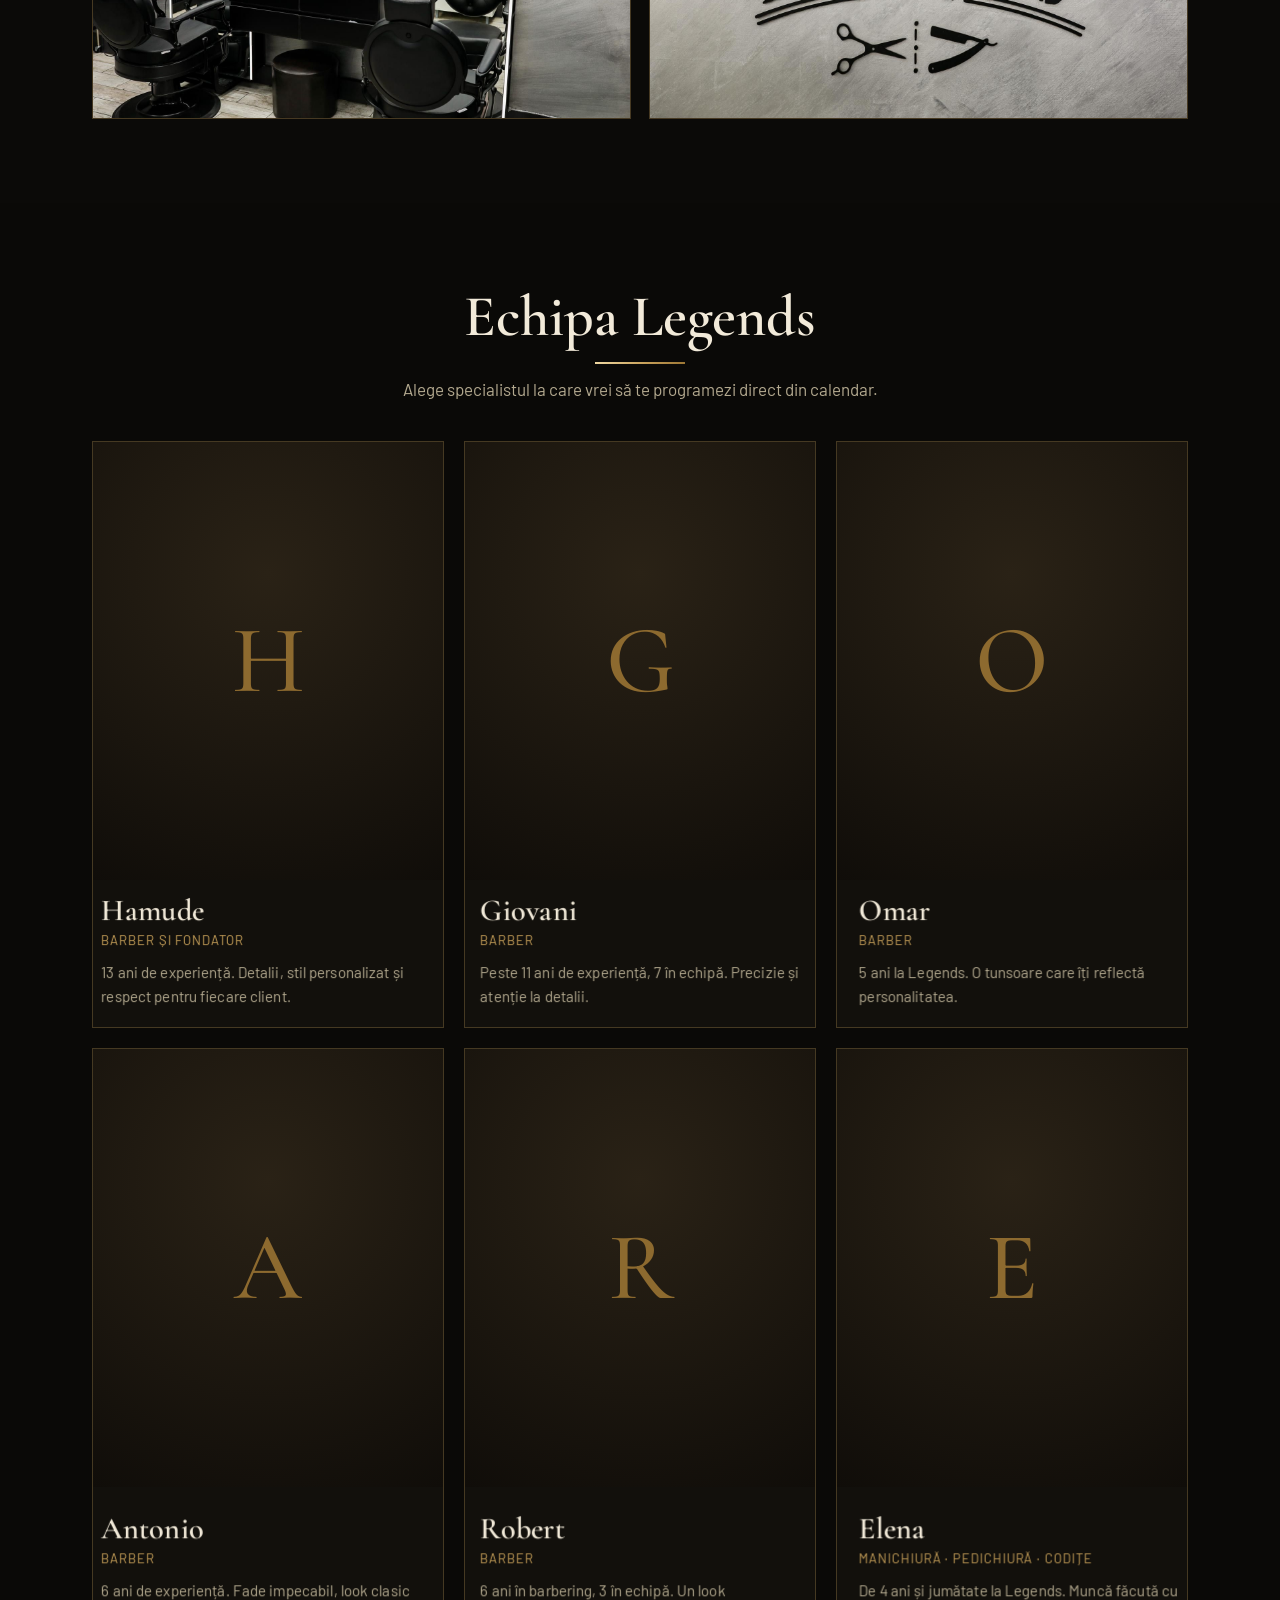
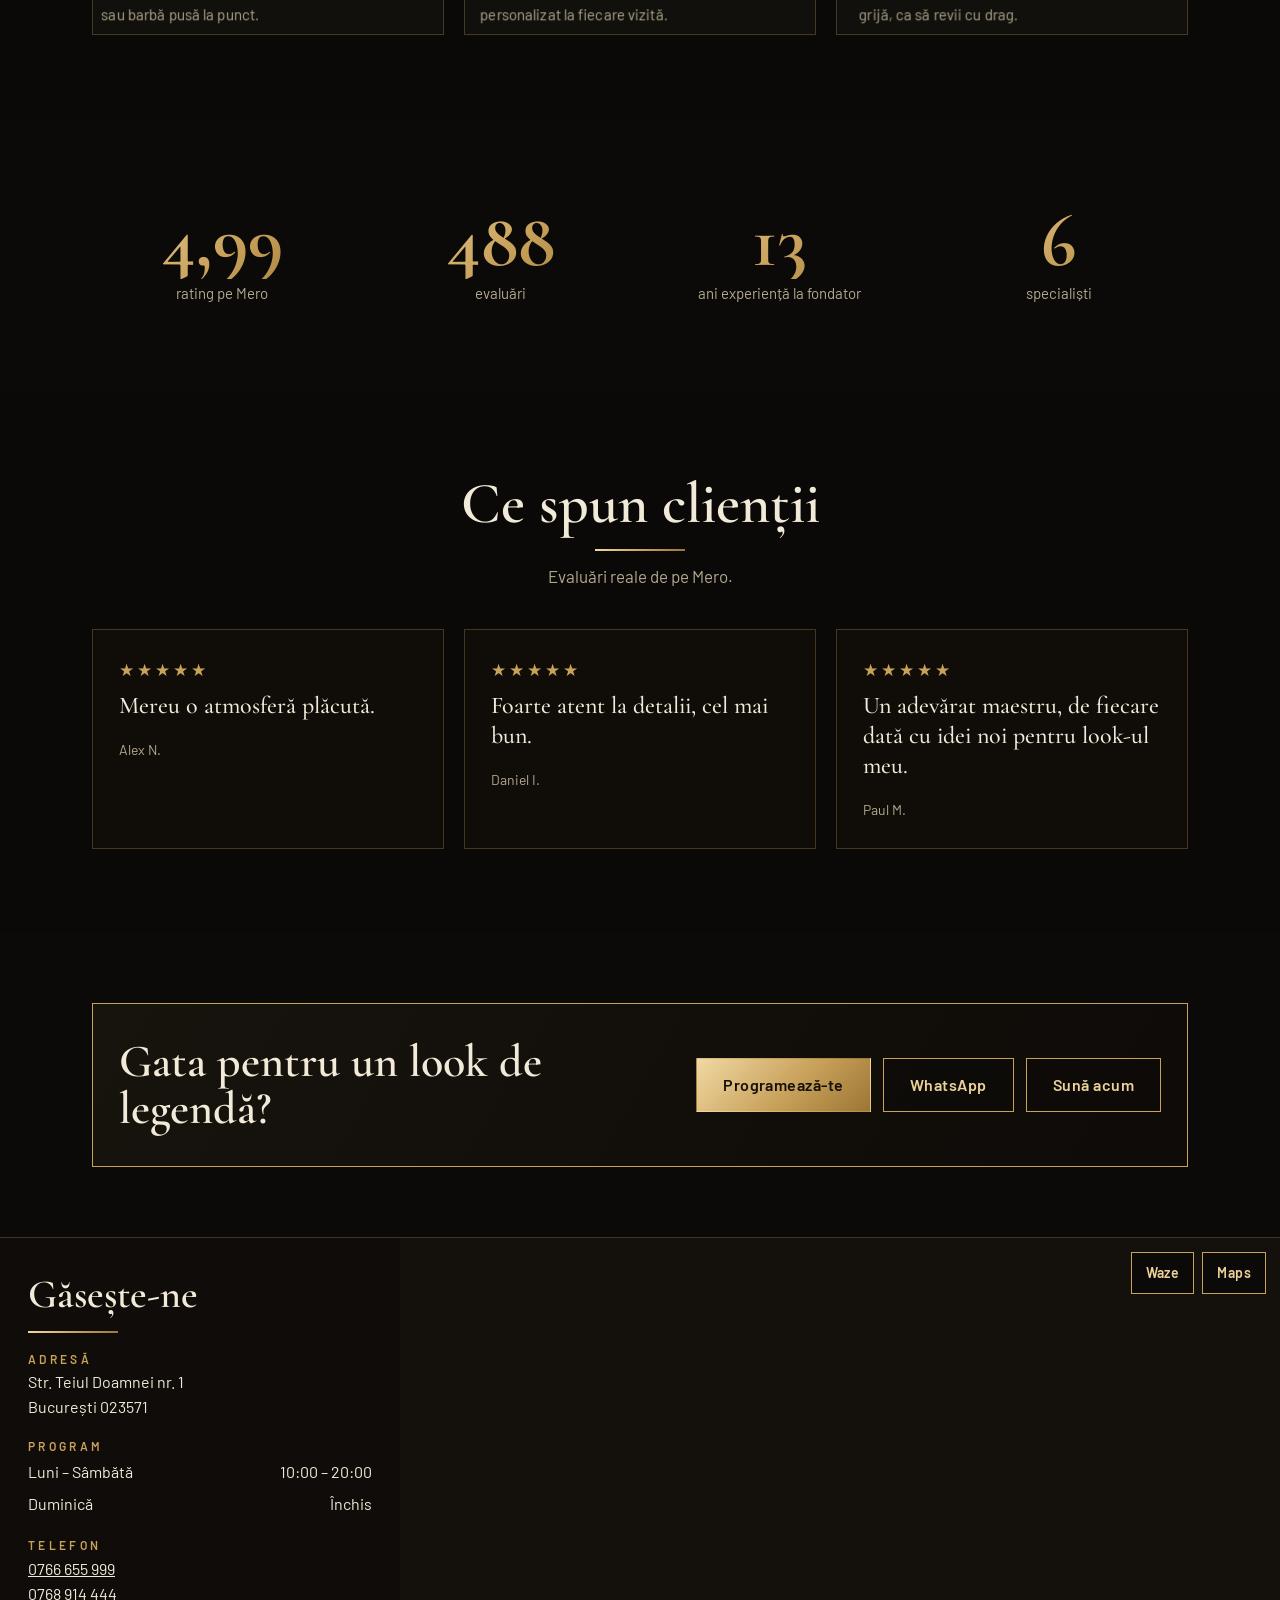
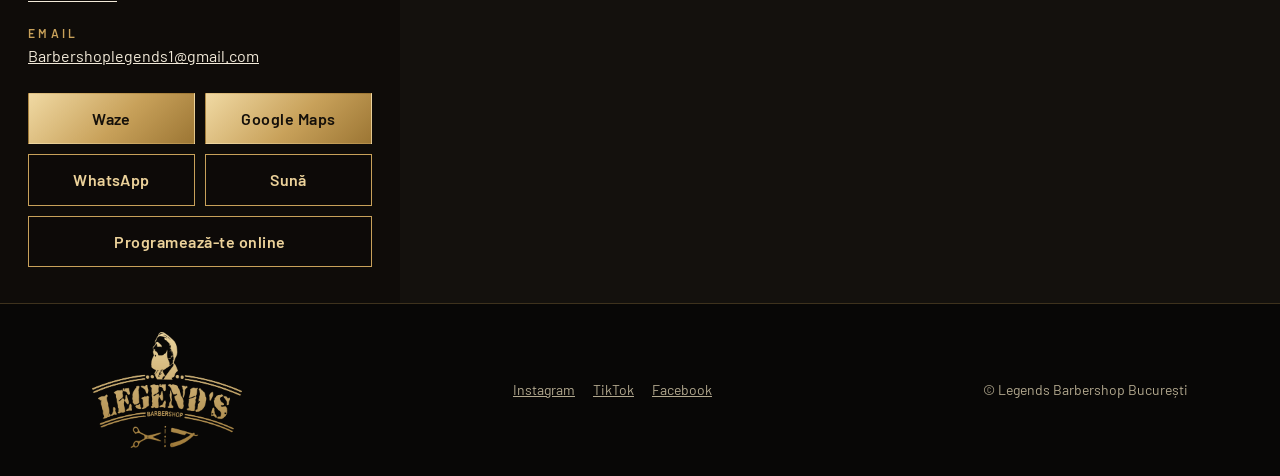
==== commit 76063077: "Add files via upload" ====
--- a/index.html
+++ b/index.html
@@ -49,7 +49,7 @@
 .hero{position:relative;min-height:calc(100svh - 68px);display:flex;align-items:center;overflow:hidden;border-bottom:1px solid var(--line)}
 .hero .bgimg{position:absolute;inset:-4%;background:url(img/salon-1.jpg) center/cover;filter:brightness(.42) saturate(.8);transform:translate3d(var(--px,0),var(--py,0),0) scale(1.06);transition:transform .3s ease-out}
 @media(min-width:900px){.hero .bgimg{-webkit-mask-image:linear-gradient(90deg,#000 46%,transparent 82%);mask-image:linear-gradient(90deg,#000 46%,transparent 82%)}}
-@media(max-width:899px){.hero{display:block;min-height:0;padding:0;background:var(--bg)}.hero .bgimg{position:relative;inset:auto;display:block;width:100%;aspect-ratio:3/2;transform:none;opacity:1;background:url(img/salon-1.jpg) center/cover;filter:brightness(.85) saturate(.95);transition:none;-webkit-mask-image:linear-gradient(180deg,#000 60%,transparent 100%);mask-image:linear-gradient(180deg,#000 60%,transparent 100%)}.hero::after{display:none}.hero .wrap{margin:-22px auto 0;padding-top:0;padding-bottom:40px}.hero h1{font-size:clamp(46px,14vw,76px)}.hero p.lead{font-size:16px}}
+@media(max-width:899px){.hero{display:block;min-height:0;padding:0;background:var(--bg)}.hero .bgimg{position:relative;inset:auto;display:block;width:100%;aspect-ratio:3/2;transform:none;opacity:1;background:url(img/salon-1.jpg) center/cover;filter:brightness(.85) saturate(.95);transition:none;-webkit-mask-image:linear-gradient(180deg,#000 60%,transparent 100%);mask-image:linear-gradient(180deg,#000 60%,transparent 100%)}.hero::after{display:none}.hero .wrap{margin:-22px auto 0;padding-top:0;padding-bottom:40px}.hero h1{font-size:clamp(46px,14vw,76px)}.hero p.lead{font-size:16px}#gl{z-index:3}}
 .hero::after{content:"";position:absolute;inset:0;background:linear-gradient(90deg,rgba(11,10,8,.94) 8%,rgba(11,10,8,.55) 55%,rgba(11,10,8,.2)),linear-gradient(0deg,var(--bg),transparent 30%)}
 .hero .wrap{position:relative;z-index:2;padding-top:40px;padding-bottom:40px}
 .eyebrow{font-size:13px;letter-spacing:.32em;color:var(--gold);margin-bottom:18px}
@@ -328,6 +328,8 @@
 el.style.setProperty('--mx',x*100+'%');el.style.setProperty('--my',y*100+'%')});
 el.addEventListener('pointerleave',function(){el.style.transform=''})});
 var bg=document.getElementById('bg');addEventListener('pointermove',function(e){bg.style.setProperty('--px',((.5-e.clientX/innerWidth)*24)+'px');bg.style.setProperty('--py',((.5-e.clientY/innerHeight)*16)+'px')})}
+if(!reduce&&!hov){var tl=[].slice.call(document.querySelectorAll('.tilt')),busy=0;function sct(){busy=0;var H=innerHeight;tl.forEach(function(el){var r=el.getBoundingClientRect(),c=(r.top+r.height/2-H/2)/H;c=Math.max(-1,Math.min(1,c));el.style.transform='perspective(900px) rotateX('+(c*7)+'deg)'})}
+addEventListener('scroll',function(){if(!busy){busy=1;requestAnimationFrame(sct)}},{passive:true});sct()}
 /* WebGL: refined gold barber pole + dust */
 (function(){
 var cv=document.getElementById('gl'),R;
@@ -356,20 +358,22 @@
 var dust=new THREE.Points(pg,new THREE.PointsMaterial({color:0xecd29a,size:.045,transparent:true,opacity:.65,blending:THREE.AdditiveBlending,depthWrite:false}));S.add(dust);
 var mx=0,my=0,vel=0,last=0,narrow=false;
 addEventListener('pointermove',function(e){mx=e.clientX/innerWidth-.5;my=e.clientY/innerHeight-.5});
-function size(){R.setSize(innerWidth,innerHeight,false);C.aspect=innerWidth/innerHeight;C.updateProjectionMatrix();narrow=innerWidth<900}
+function size(){R.setSize(innerWidth,innerHeight,false);C.aspect=innerWidth/innerHeight;C.updateProjectionMatrix();narrow=innerWidth<900;dust.material.opacity=narrow?.35:.65}
 addEventListener('resize',size);size();
 var clock=new THREE.Clock();
 function frame(){var t=clock.getElapsedTime(),H=document.documentElement.scrollHeight-innerHeight,pr=H>0?scrollY/H:0;
 vel+=(Math.abs(scrollY-last)-vel)*.1;last=scrollY;
-var tx=narrow?1.6:4.2*Math.cos(pr*Math.PI*3),sc=(narrow?.55:.9)*(1-pr*.2);
-G.position.x+=(tx-G.position.x)*.06;
-G.position.y+=((narrow?.5-pr:Math.sin(t*.8)*.15)-G.position.y)*.06;
+var tx=4.2*Math.cos(pr*Math.PI*3),sc=.9*(1-pr*.2),ty=Math.sin(t*.8)*.15,k=.06;
+if(narrow){var vw=innerWidth,vh=innerHeight,hw=3.275*vw/vh,pH=vw*2/3,s=Math.min(scrollY/160,1),fx=function(q){return(q/vw-.5)*2*hw},fy=function(q){return(.5-q/vh)*2*3.275};
+tx=fx(vw*.82)*(1-s)+fx(vw-14)*s;ty=fy(72+pH/2-scrollY)*(1-s)+fy(vh*.45)*s;sc=(pH/vh*2*3.275/5.6)*(1-s)+.3*s;k=.15}
+G.position.x+=(tx-G.position.x)*k;
+G.position.y+=(ty-G.position.y)*k;
 G.scale.setScalar(sc);G.rotation.y=t*.4+pr*8;T.offset.y=-t*.1-pr*2;
-C.position.x+=(mx*1.1-C.position.x)*.04;C.position.y+=(-my*.7-C.position.y)*.04;C.lookAt(0,0,0);
+C.position.x+=((narrow?0:mx*1.1)-C.position.x)*.04;C.position.y+=((narrow?0:-my*.7)-C.position.y)*.04;C.lookAt(0,0,0);
 var a=pg.attributes.position.array;
 for(var k=0;k<N;k++){a[k*3+1]+=sp[k]*.004*(1+vel*.4);if(a[k*3+1]>6)a[k*3+1]=-6}
 pg.attributes.position.needsUpdate=true;dust.rotation.y=t*.02;
-cv.style.opacity=narrow?.5:.95;
+cv.style.opacity=.95;
 R.render(S,C);if(!reduce)requestAnimationFrame(frame)}
 if(reduce){addEventListener('scroll',frame);frame()}else frame();
 })();
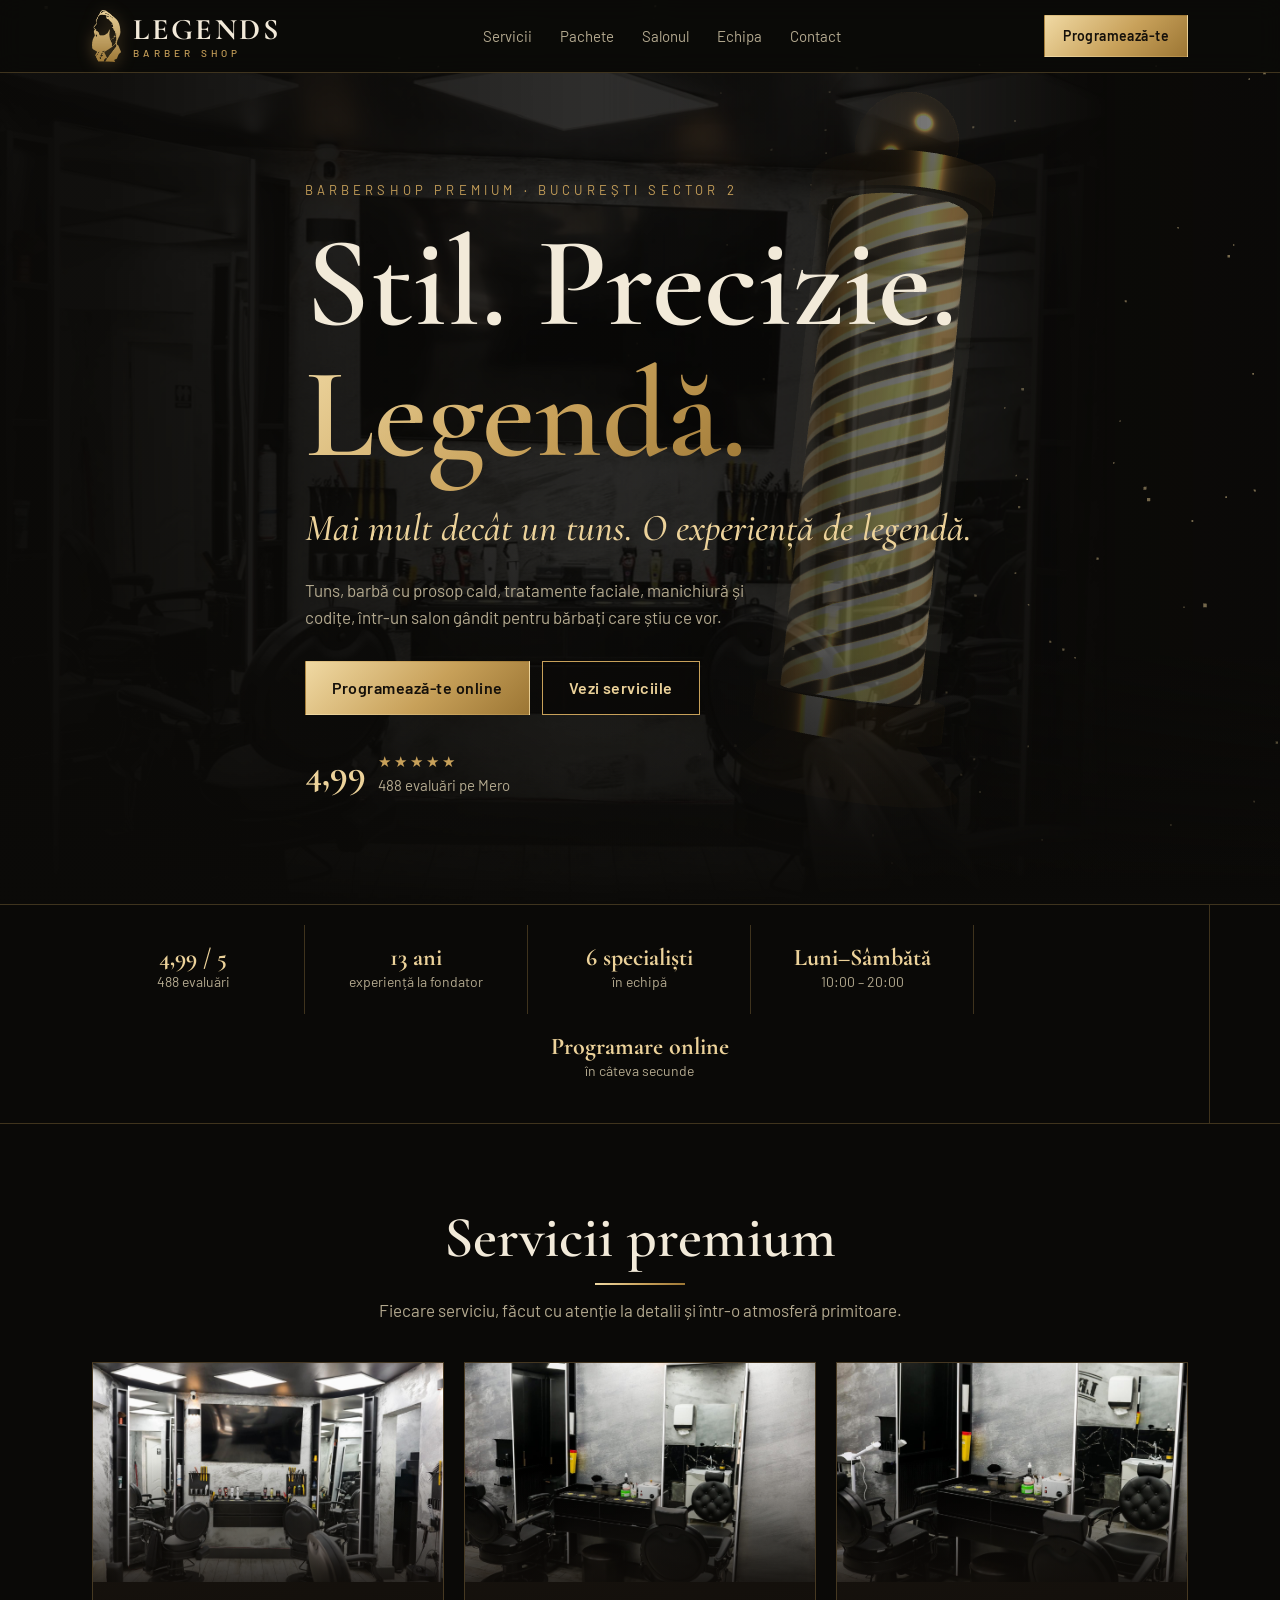
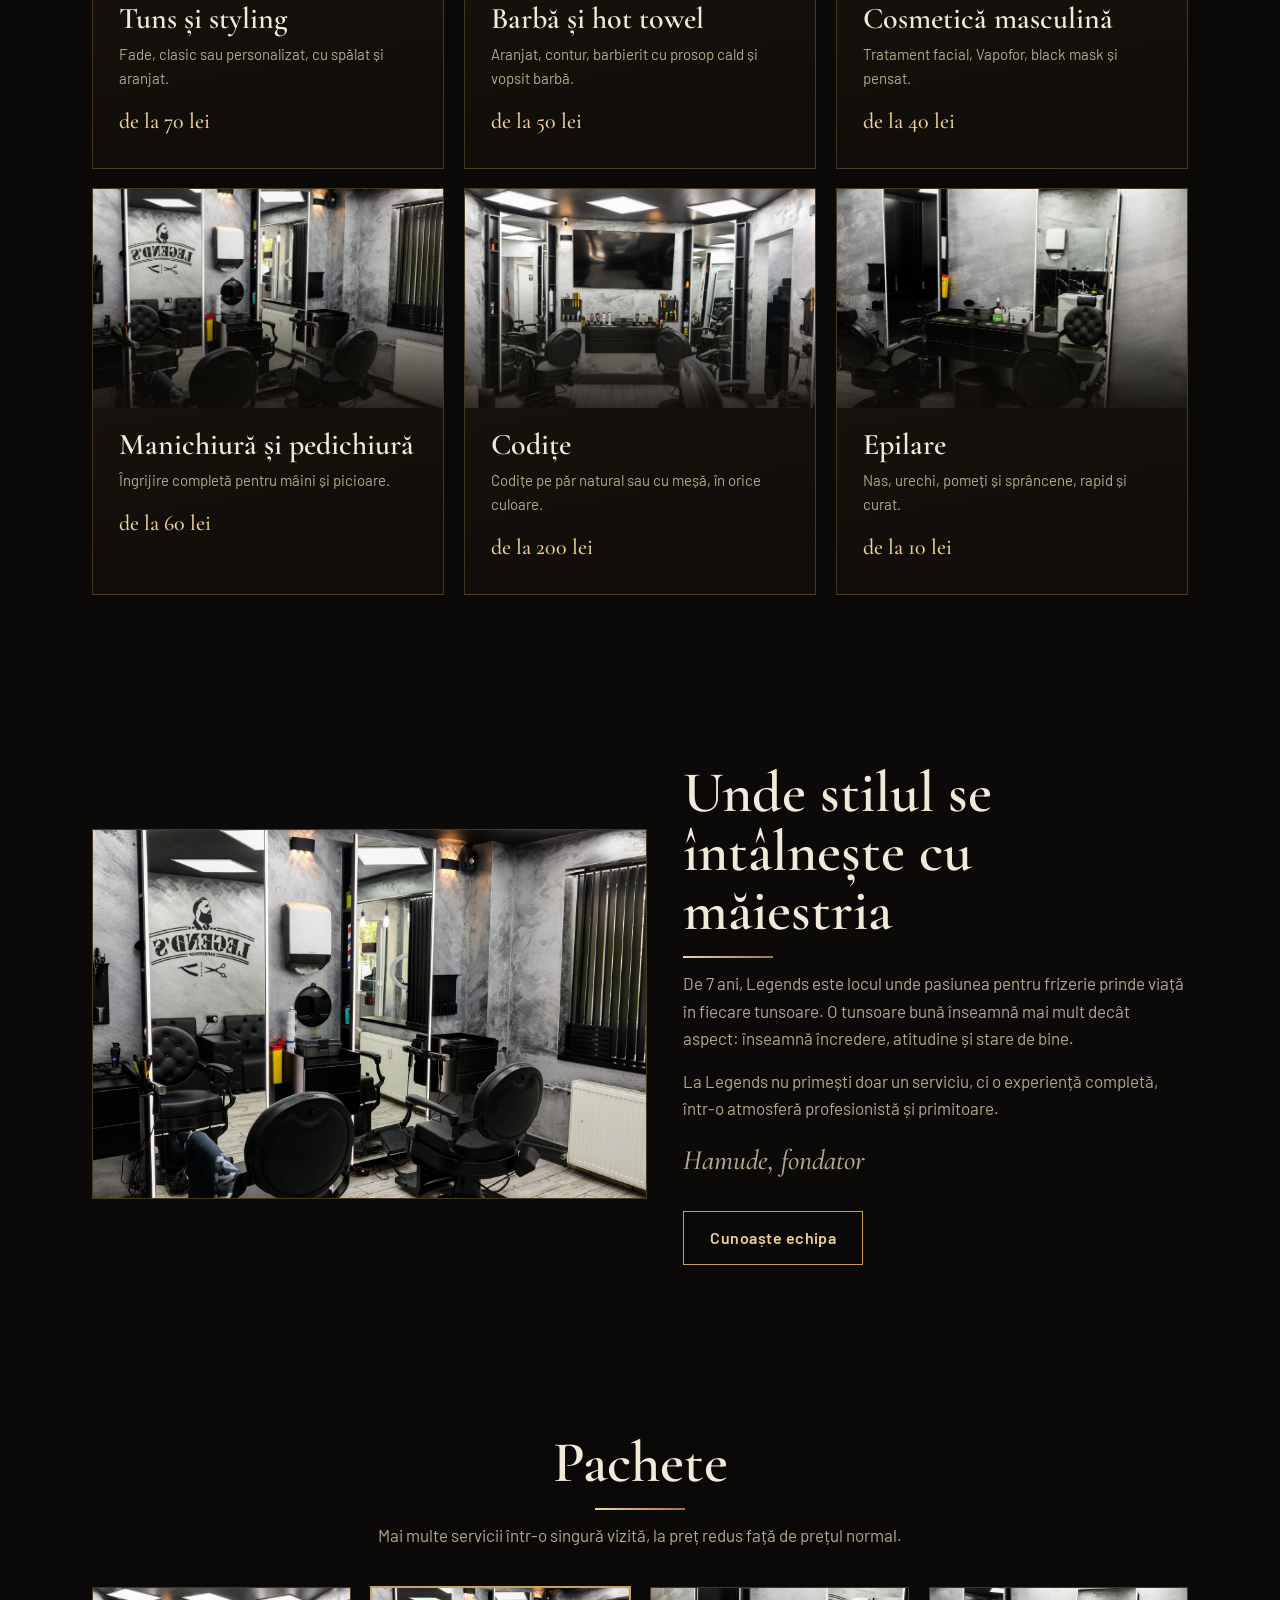
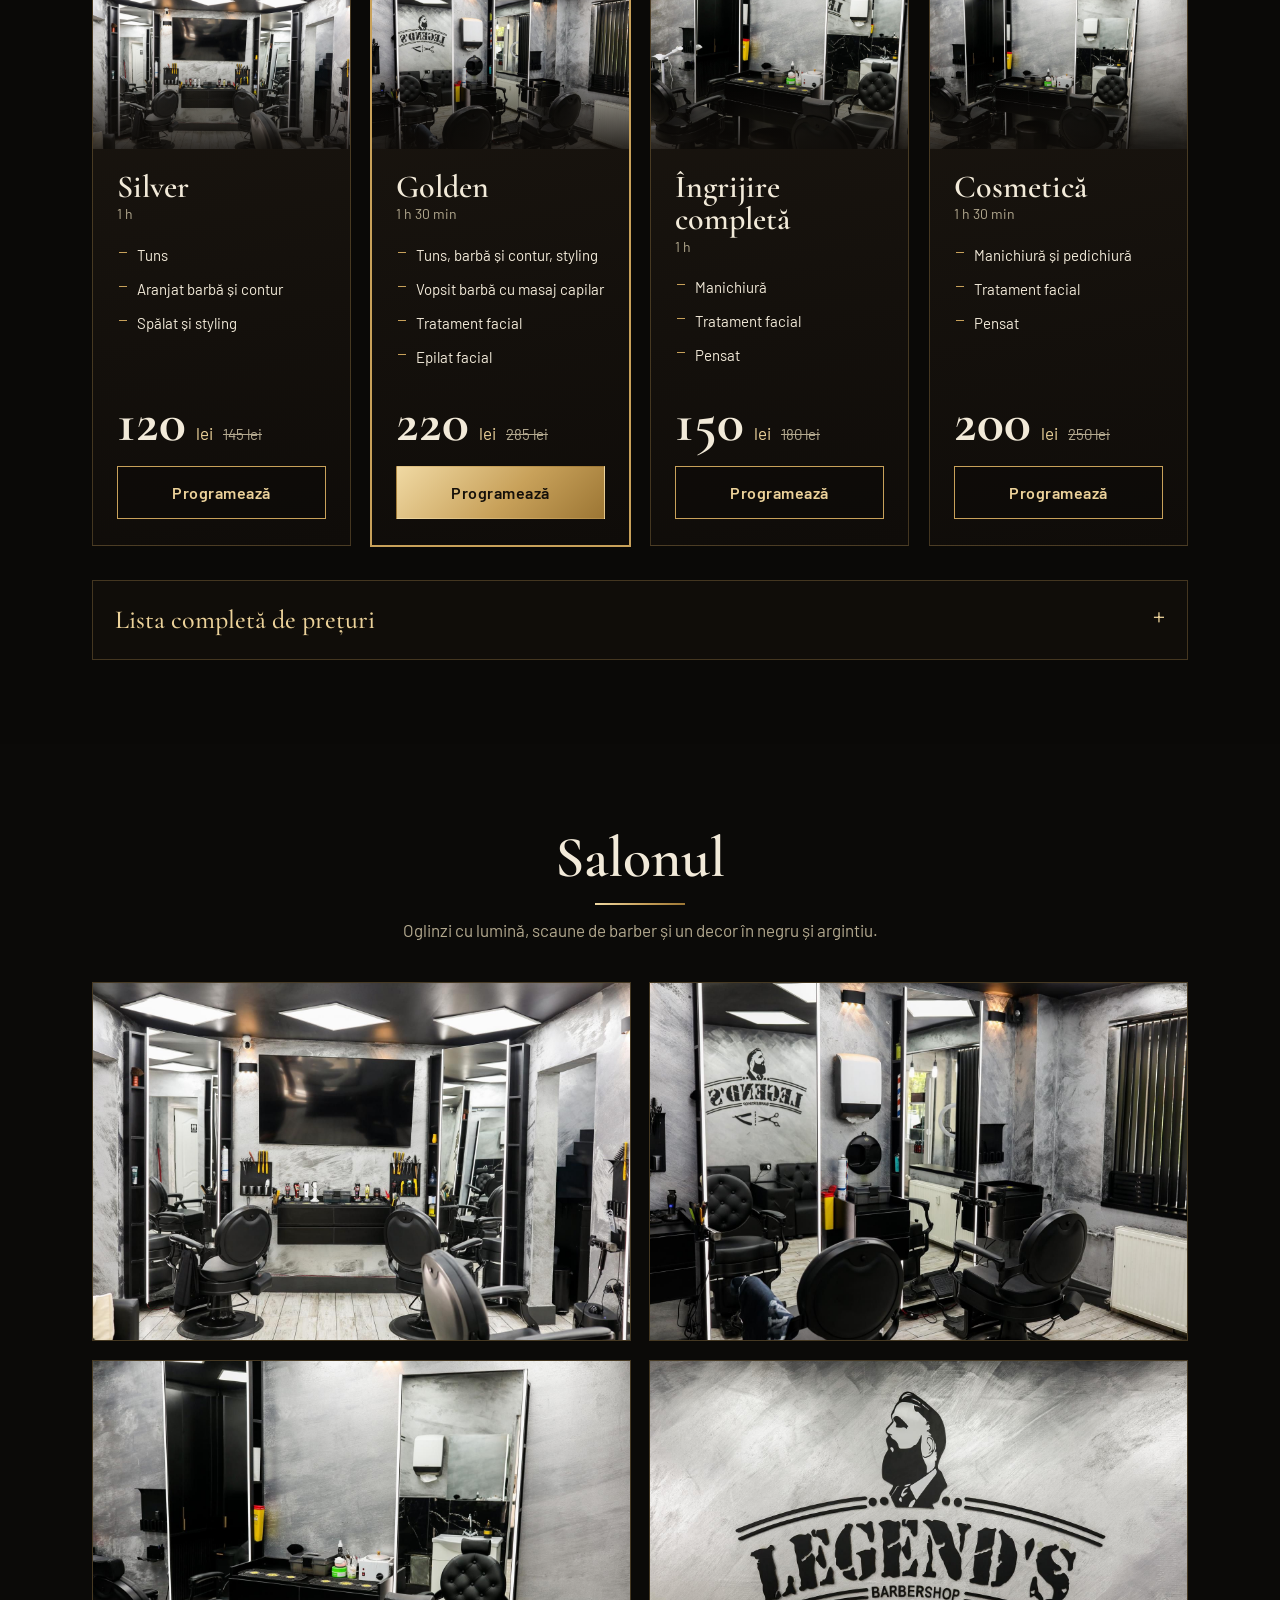
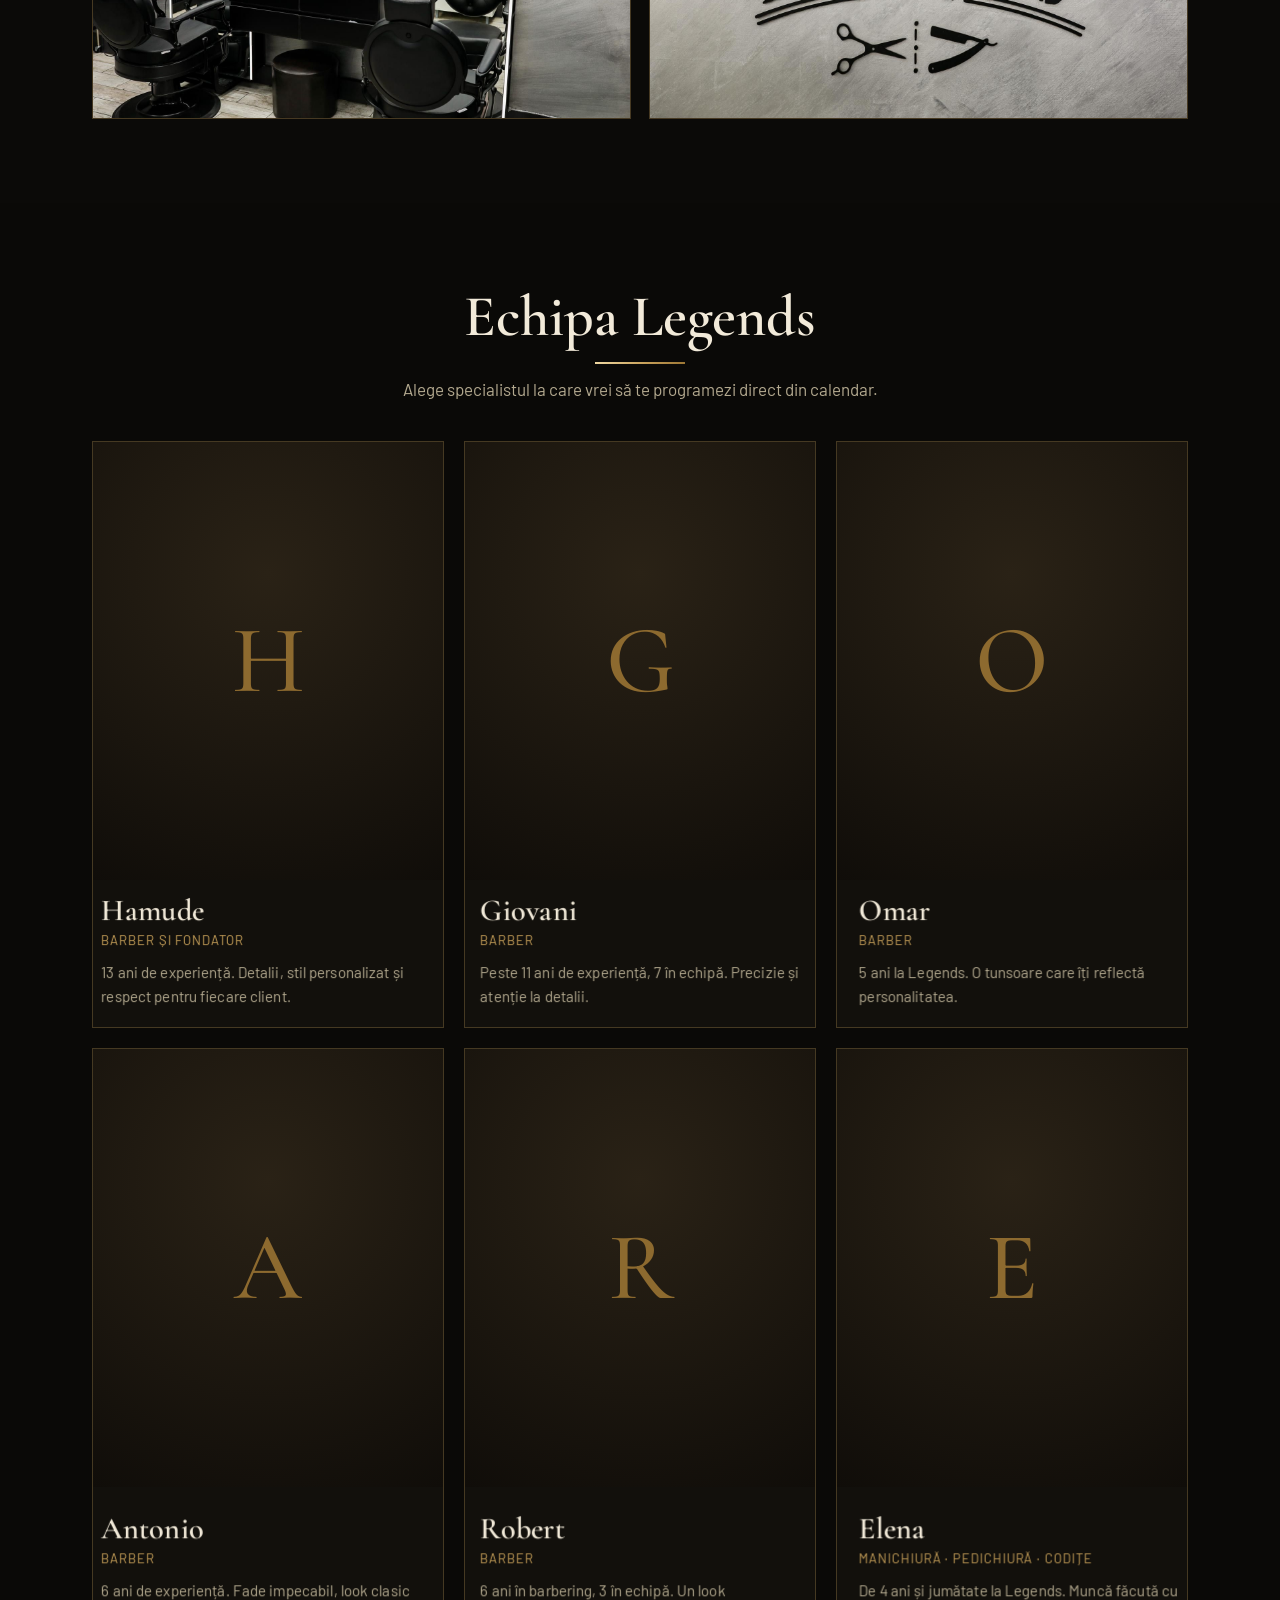
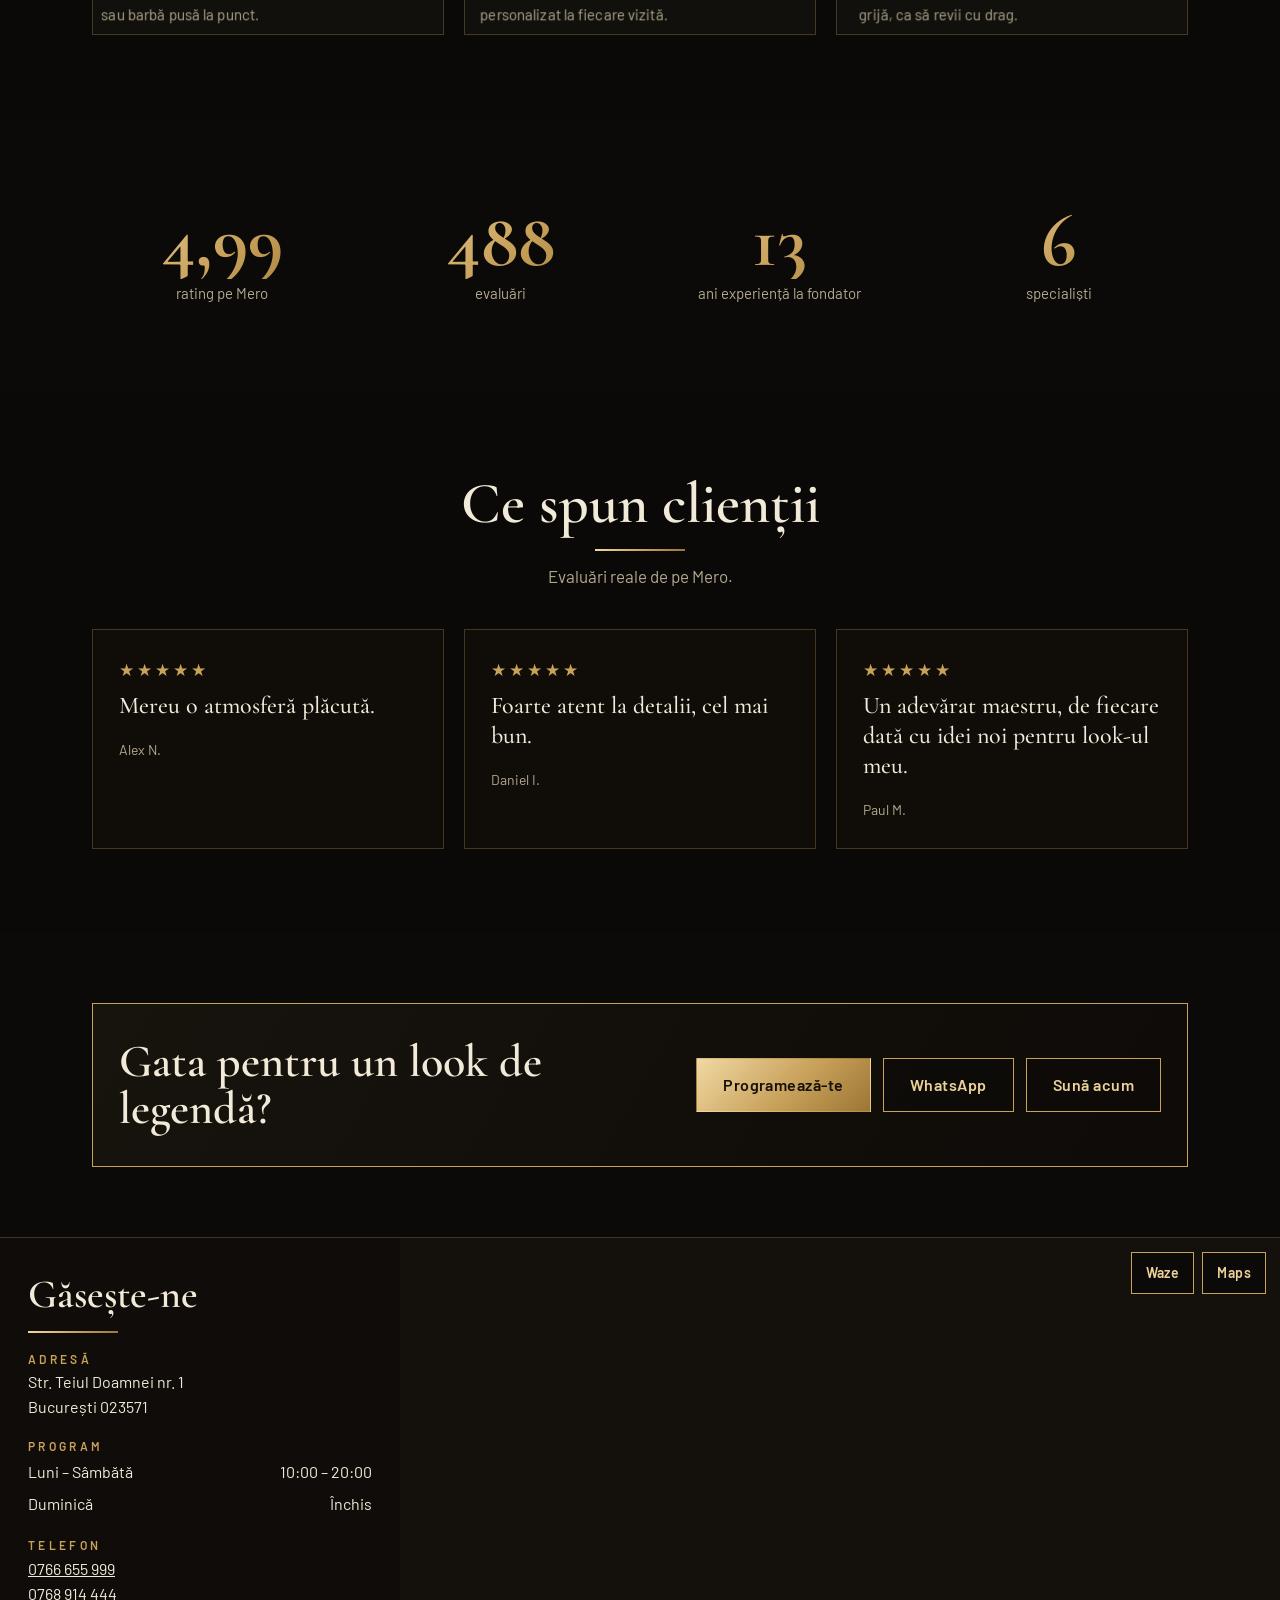
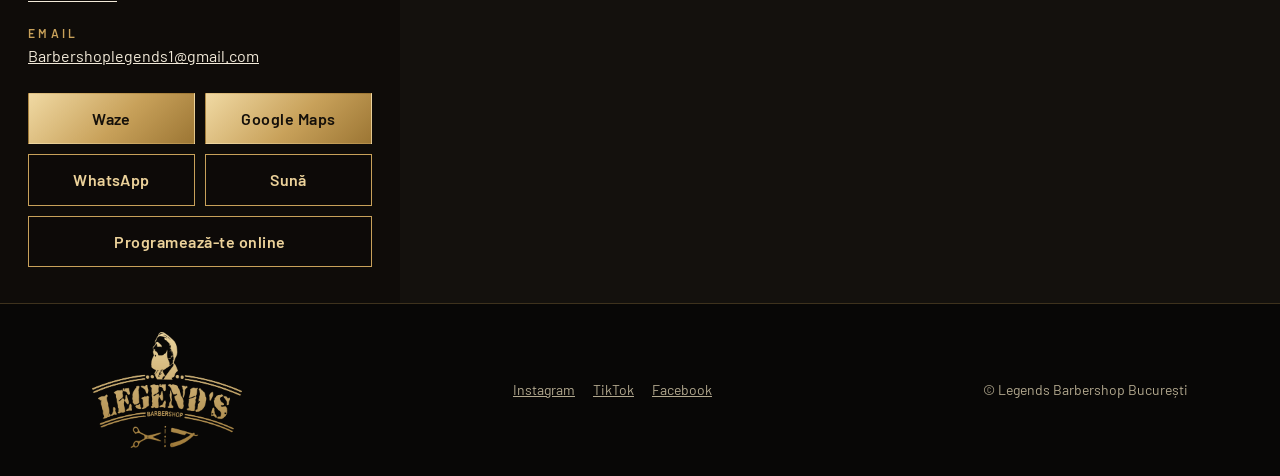
==== commit 0ab2698b: "Add files via upload" ====
--- a/index.html
+++ b/index.html
@@ -49,7 +49,7 @@
 .hero{position:relative;min-height:calc(100svh - 68px);display:flex;align-items:center;overflow:hidden;border-bottom:1px solid var(--line)}
 .hero .bgimg{position:absolute;inset:-4%;background:url(img/salon-1.jpg) center/cover;filter:brightness(.42) saturate(.8);transform:translate3d(var(--px,0),var(--py,0),0) scale(1.06);transition:transform .3s ease-out}
 @media(min-width:900px){.hero .bgimg{-webkit-mask-image:linear-gradient(90deg,#000 46%,transparent 82%);mask-image:linear-gradient(90deg,#000 46%,transparent 82%)}}
-@media(max-width:899px){.hero{display:block;min-height:0;padding:0;background:var(--bg)}.hero .bgimg{position:relative;inset:auto;display:block;width:100%;aspect-ratio:3/2;transform:none;opacity:1;background:url(img/salon-1.jpg) center/cover;filter:brightness(.85) saturate(.95);transition:none;-webkit-mask-image:linear-gradient(180deg,#000 60%,transparent 100%);mask-image:linear-gradient(180deg,#000 60%,transparent 100%)}.hero::after{display:none}.hero .wrap{margin:-22px auto 0;padding-top:0;padding-bottom:40px}.hero h1{font-size:clamp(46px,14vw,76px)}.hero p.lead{font-size:16px}#gl{z-index:3}}
+@media(max-width:899px){.hero{display:block;min-height:0;padding:0;background:var(--bg)}.hero .bgimg{position:relative;inset:auto;display:block;width:100%;aspect-ratio:3/2;transform:none;opacity:1;background:url(img/salon-1.jpg) center/cover;filter:brightness(.85) saturate(.95);transition:none;-webkit-mask-image:linear-gradient(180deg,#000 60%,transparent 100%);mask-image:linear-gradient(180deg,#000 60%,transparent 100%)}.hero::after{display:none}.hero .wrap{margin:-22px auto 0;padding-top:0;padding-bottom:40px}.hero h1{font-size:clamp(46px,14vw,76px)}.hero p.lead{font-size:16px}.bgimg #gl{position:absolute;inset:0;width:100%;height:100%;z-index:1}}
 .hero::after{content:"";position:absolute;inset:0;background:linear-gradient(90deg,rgba(11,10,8,.94) 8%,rgba(11,10,8,.55) 55%,rgba(11,10,8,.2)),linear-gradient(0deg,var(--bg),transparent 30%)}
 .hero .wrap{position:relative;z-index:2;padding-top:40px;padding-bottom:40px}
 .eyebrow{font-size:13px;letter-spacing:.32em;color:var(--gold);margin-bottom:18px}
@@ -328,8 +328,6 @@
 el.style.setProperty('--mx',x*100+'%');el.style.setProperty('--my',y*100+'%')});
 el.addEventListener('pointerleave',function(){el.style.transform=''})});
 var bg=document.getElementById('bg');addEventListener('pointermove',function(e){bg.style.setProperty('--px',((.5-e.clientX/innerWidth)*24)+'px');bg.style.setProperty('--py',((.5-e.clientY/innerHeight)*16)+'px')})}
-if(!reduce&&!hov){var tl=[].slice.call(document.querySelectorAll('.tilt')),busy=0;function sct(){busy=0;var H=innerHeight;tl.forEach(function(el){var r=el.getBoundingClientRect(),c=(r.top+r.height/2-H/2)/H;c=Math.max(-1,Math.min(1,c));el.style.transform='perspective(900px) rotateX('+(c*7)+'deg)'})}
-addEventListener('scroll',function(){if(!busy){busy=1;requestAnimationFrame(sct)}},{passive:true});sct()}
 /* WebGL: refined gold barber pole + dust */
 (function(){
 var cv=document.getElementById('gl'),R;
@@ -358,14 +356,15 @@
 var dust=new THREE.Points(pg,new THREE.PointsMaterial({color:0xecd29a,size:.045,transparent:true,opacity:.65,blending:THREE.AdditiveBlending,depthWrite:false}));S.add(dust);
 var mx=0,my=0,vel=0,last=0,narrow=false;
 addEventListener('pointermove',function(e){mx=e.clientX/innerWidth-.5;my=e.clientY/innerHeight-.5});
-function size(){R.setSize(innerWidth,innerHeight,false);C.aspect=innerWidth/innerHeight;C.updateProjectionMatrix();narrow=innerWidth<900;dust.material.opacity=narrow?.35:.65}
+var host=document.getElementById('bg'),vis=true;if(innerWidth<900&&host){host.appendChild(cv);if(window.IntersectionObserver)new IntersectionObserver(function(e){vis=e[0].isIntersecting}).observe(host)}
+function size(){var w=cv.clientWidth||innerWidth,hh=cv.clientHeight||innerHeight;R.setSize(w,hh,false);C.aspect=w/hh;C.updateProjectionMatrix();narrow=innerWidth<900;dust.material.opacity=narrow?.35:.65}
 addEventListener('resize',size);size();
 var clock=new THREE.Clock();
-function frame(){var t=clock.getElapsedTime(),H=document.documentElement.scrollHeight-innerHeight,pr=H>0?scrollY/H:0;
+function frame(){if(narrow&&!vis){if(!reduce)requestAnimationFrame(frame);return}
+var t=clock.getElapsedTime(),H=document.documentElement.scrollHeight-innerHeight,pr=H>0?scrollY/H:0;
 vel+=(Math.abs(scrollY-last)-vel)*.1;last=scrollY;
 var tx=4.2*Math.cos(pr*Math.PI*3),sc=.9*(1-pr*.2),ty=Math.sin(t*.8)*.15,k=.06;
-if(narrow){var vw=innerWidth,vh=innerHeight,hw=3.275*vw/vh,pH=vw*2/3,s=Math.min(scrollY/160,1),fx=function(q){return(q/vw-.5)*2*hw},fy=function(q){return(.5-q/vh)*2*3.275};
-tx=fx(vw*.82)*(1-s)+fx(vw-14)*s;ty=fy(72+pH/2-scrollY)*(1-s)+fy(vh*.45)*s;sc=(pH/vh*2*3.275/5.6)*(1-s)+.3*s;k=.15}
+if(narrow){tx=3.7;ty=Math.sin(t*.8)*.12;sc=.8;k=.2}
 G.position.x+=(tx-G.position.x)*k;
 G.position.y+=(ty-G.position.y)*k;
 G.scale.setScalar(sc);G.rotation.y=t*.4+pr*8;T.offset.y=-t*.1-pr*2;
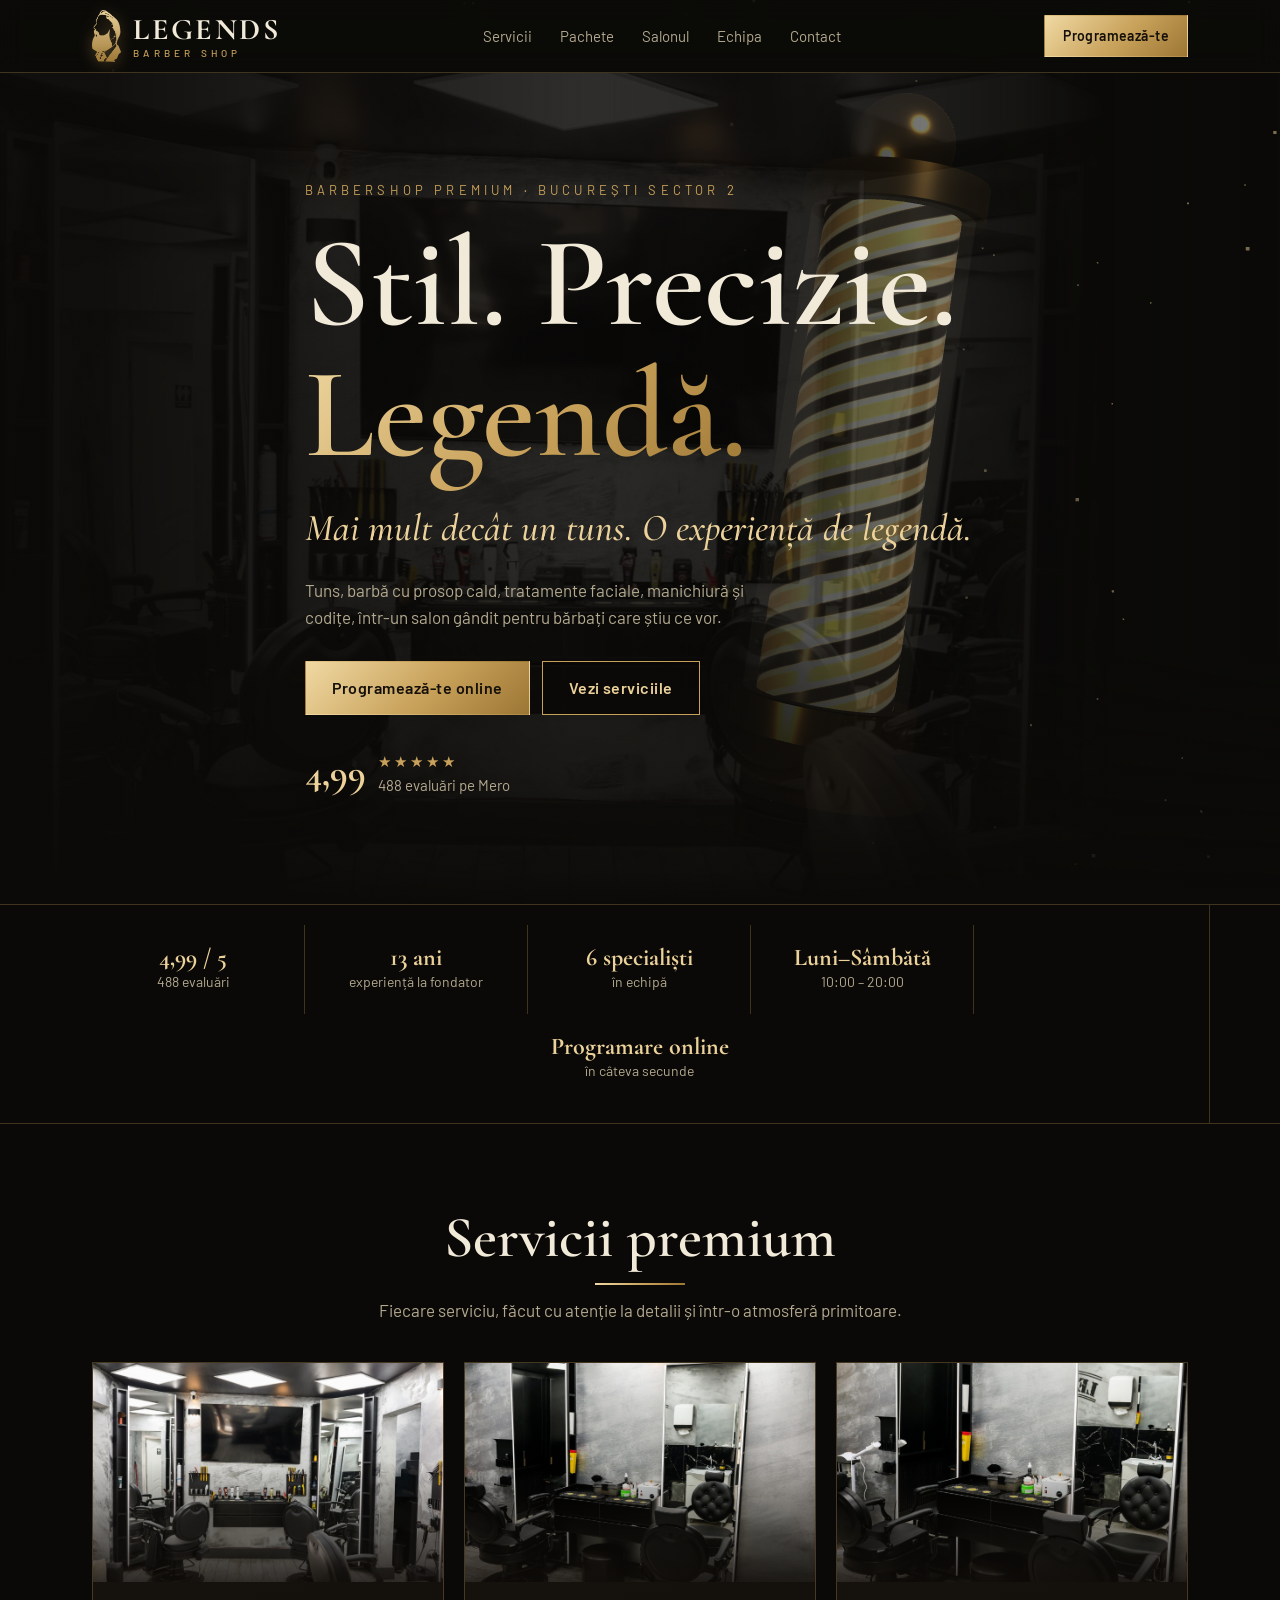
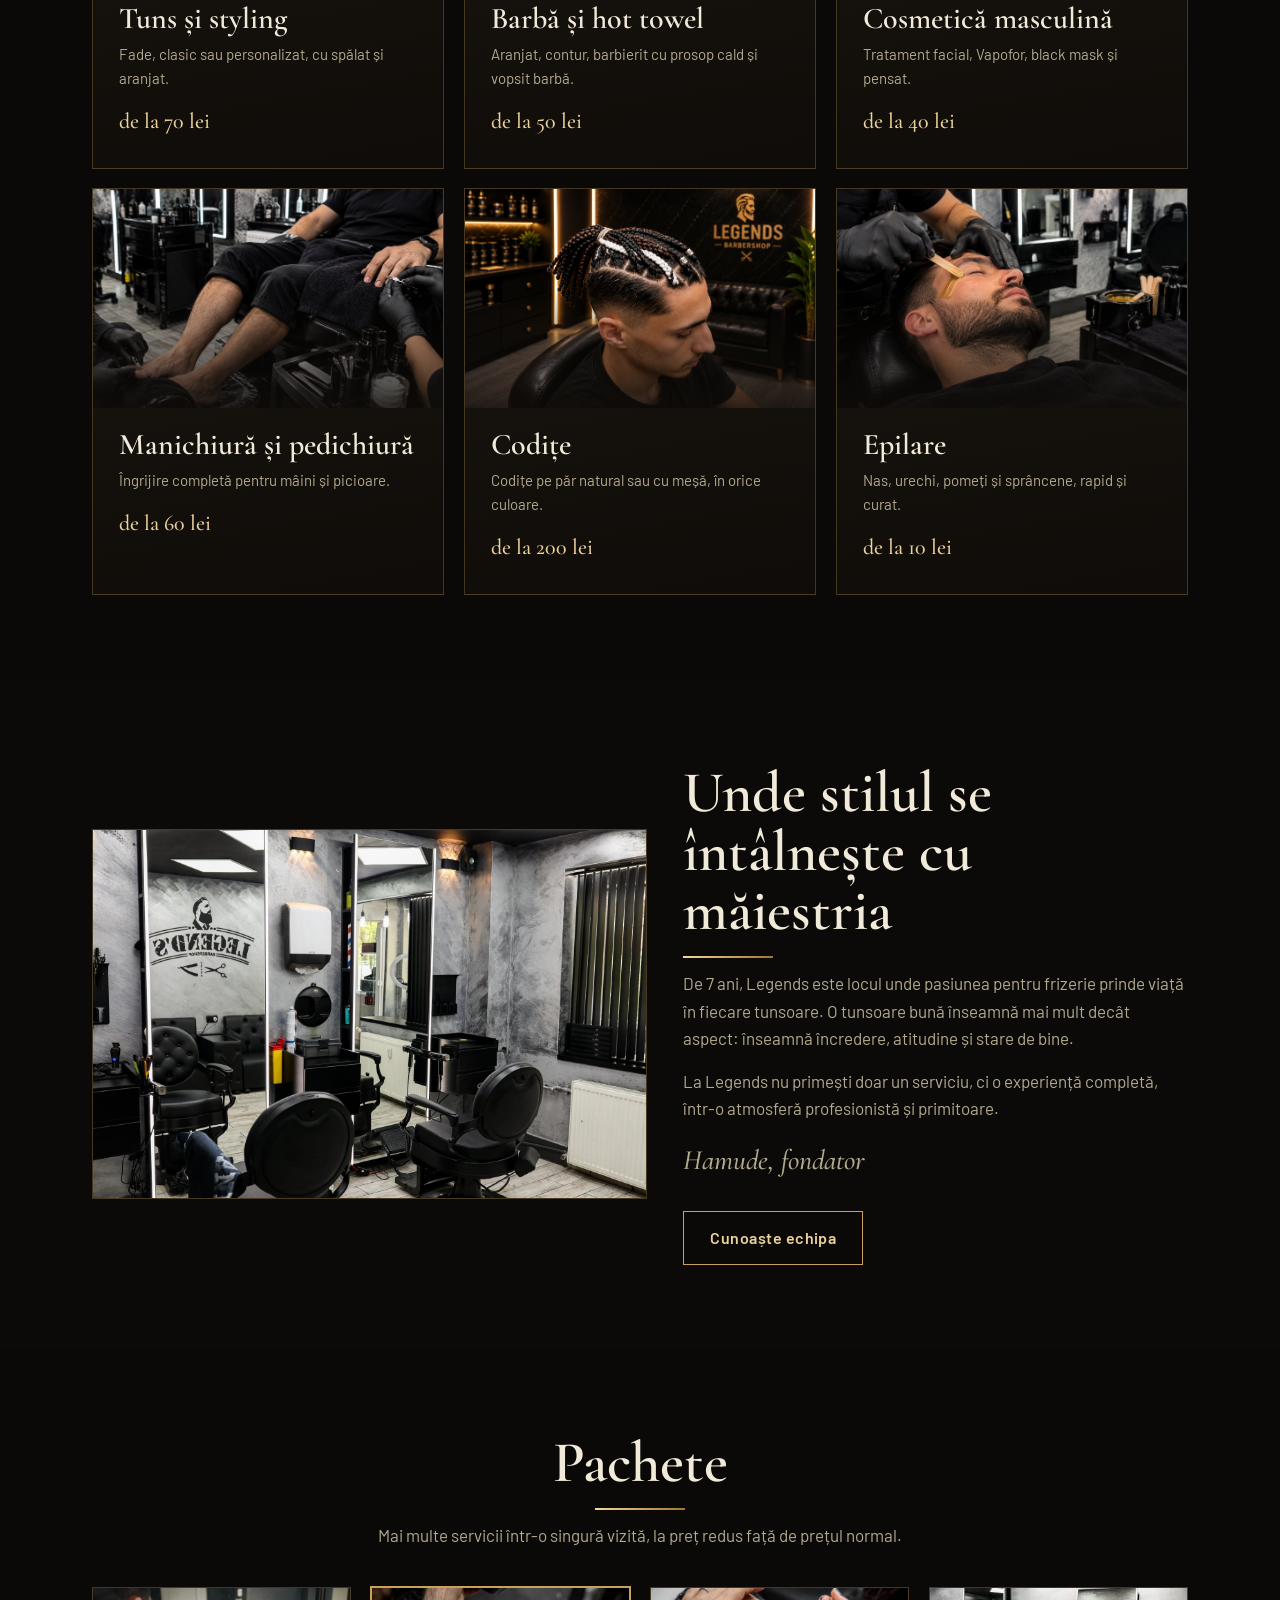
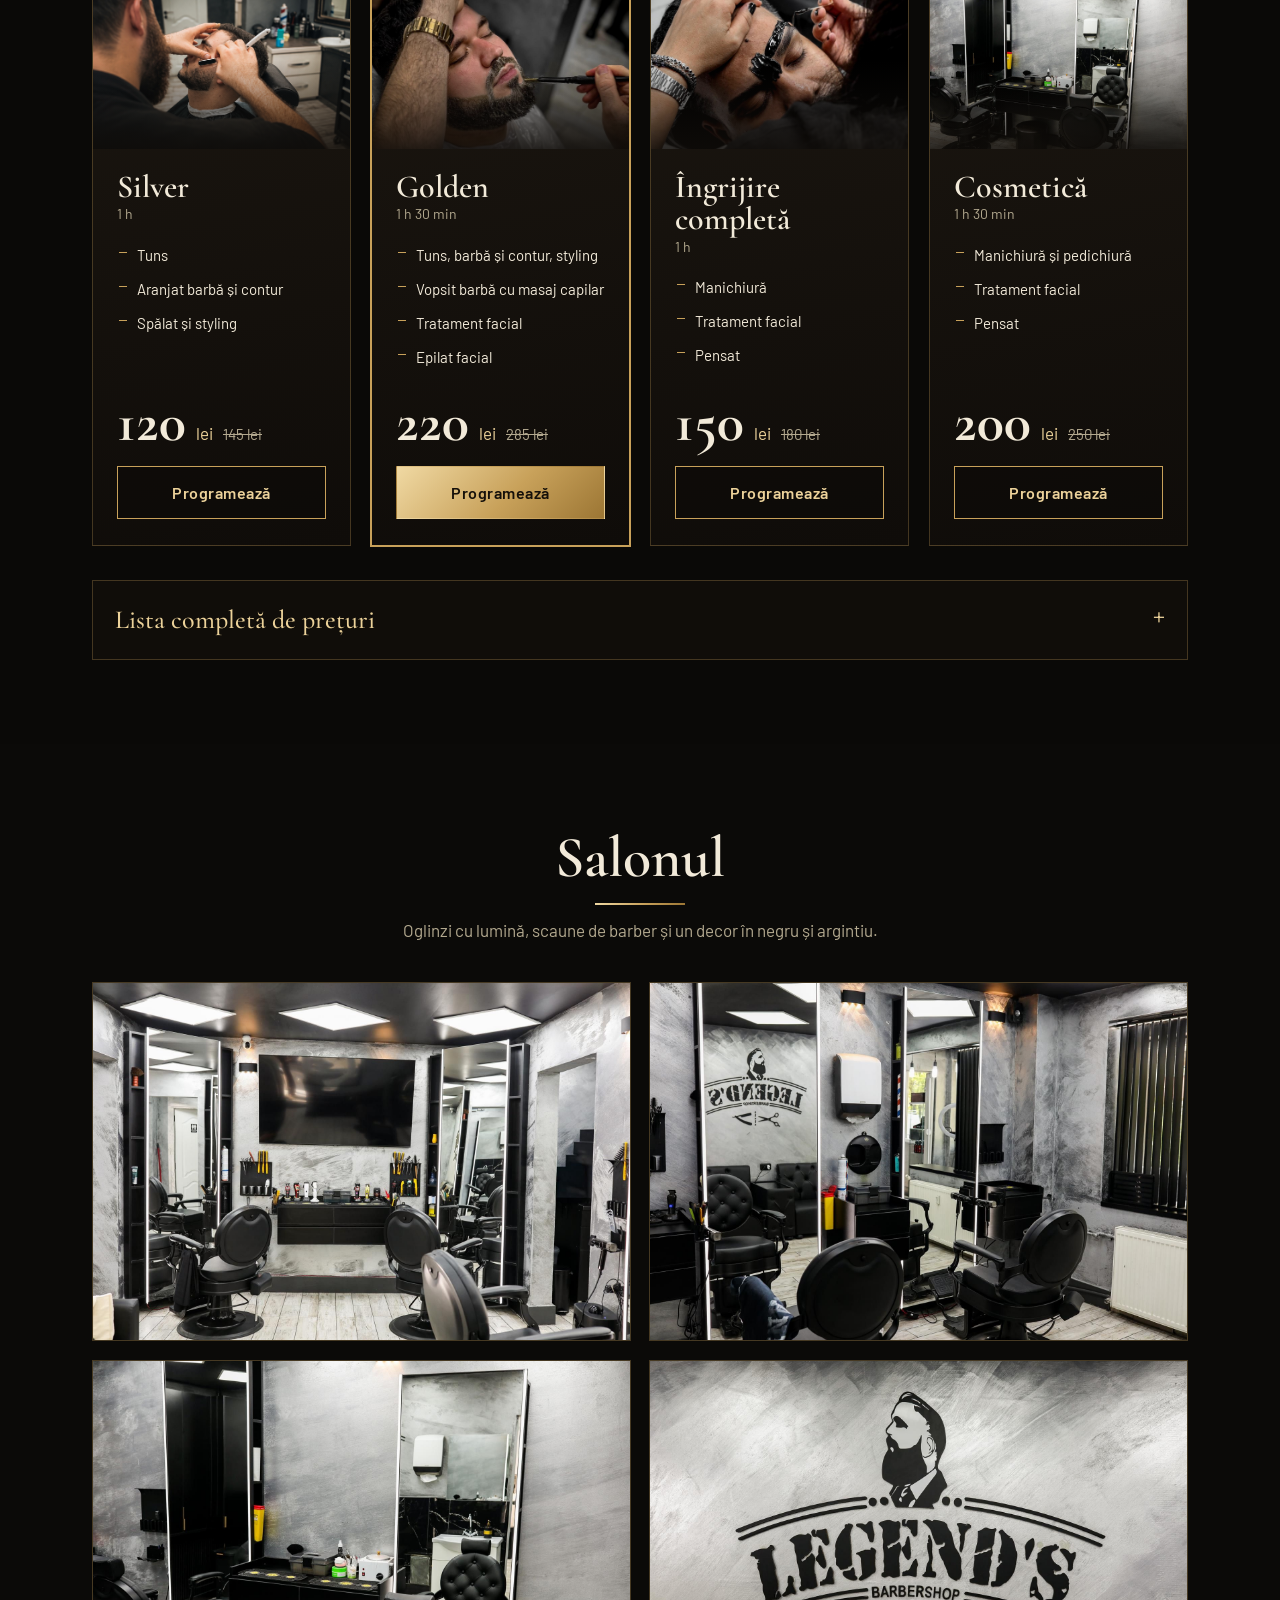
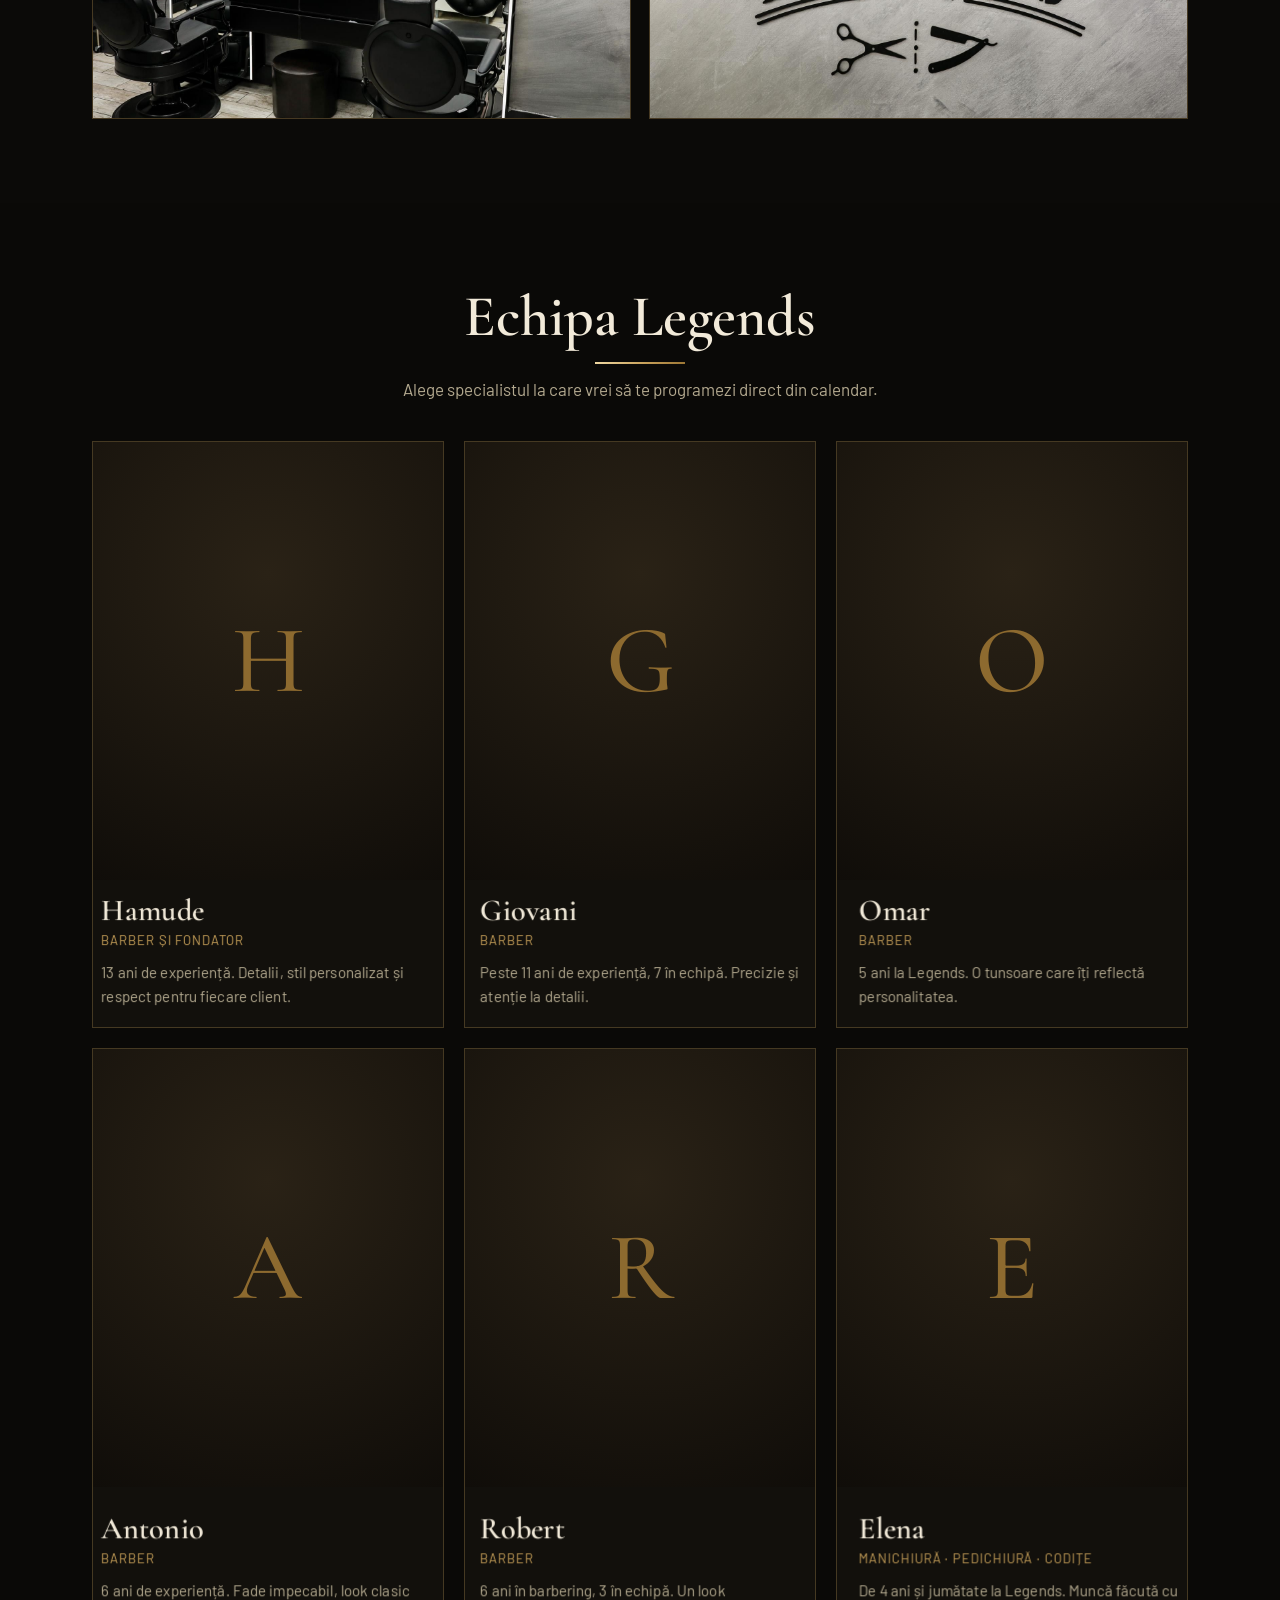
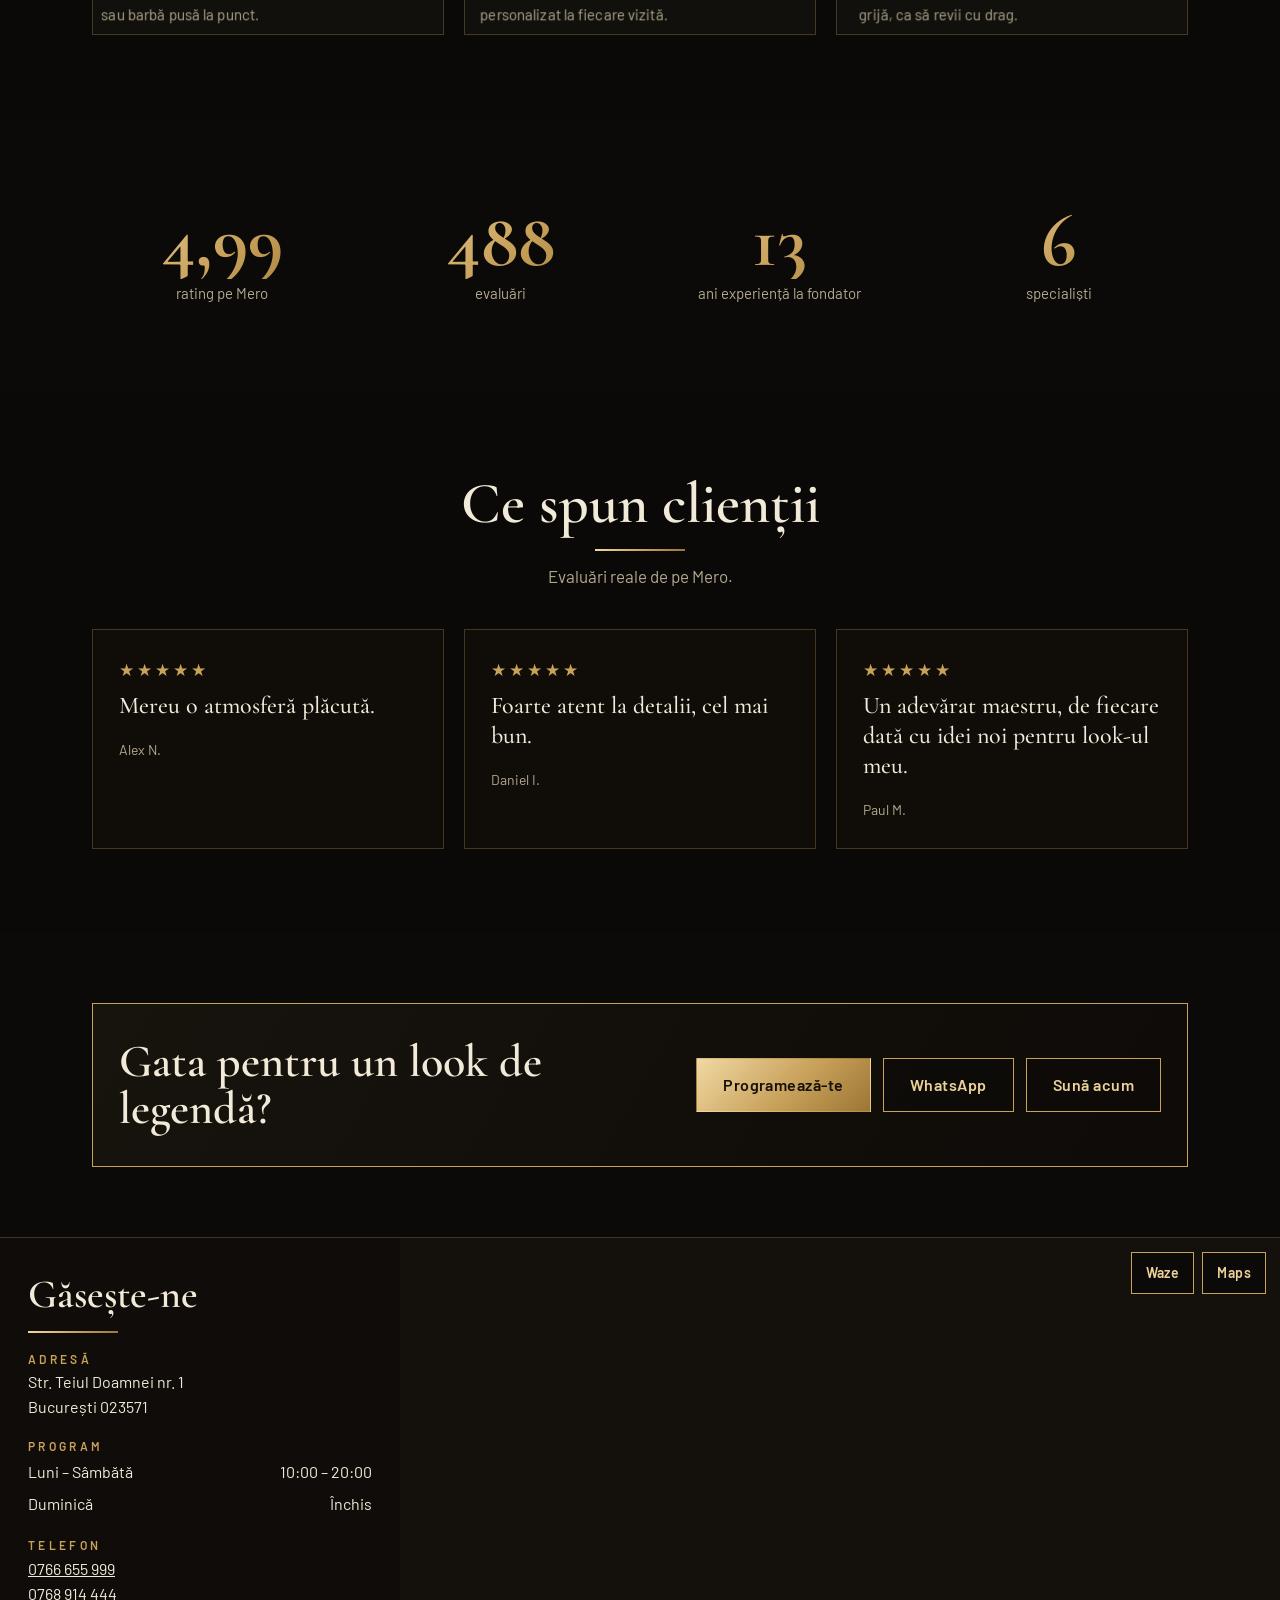
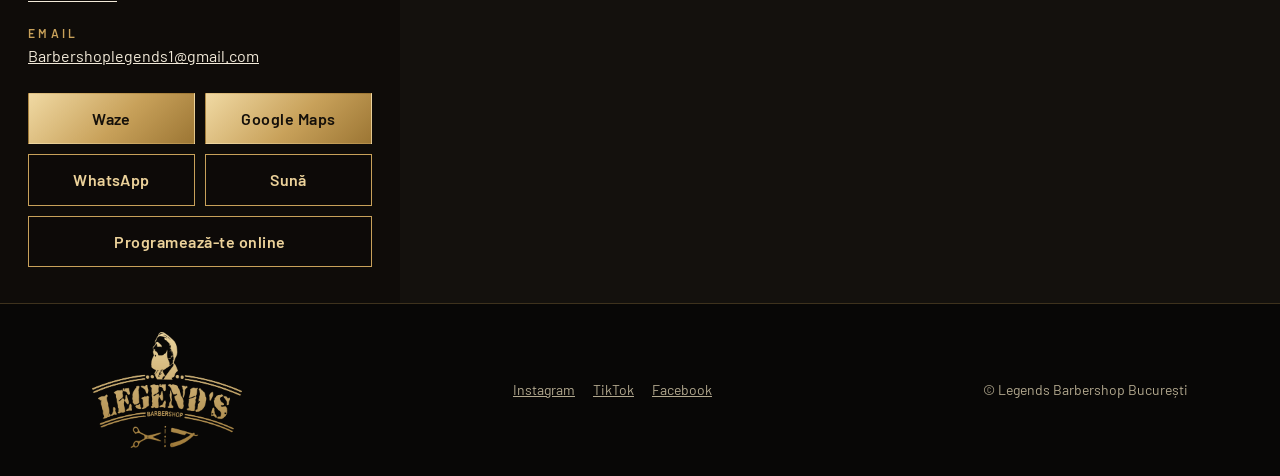
==== commit 1587d817: "Add files via upload" ====
--- a/index.html
+++ b/index.html
@@ -328,6 +328,8 @@
 el.style.setProperty('--mx',x*100+'%');el.style.setProperty('--my',y*100+'%')});
 el.addEventListener('pointerleave',function(){el.style.transform=''})});
 var bg=document.getElementById('bg');addEventListener('pointermove',function(e){bg.style.setProperty('--px',((.5-e.clientX/innerWidth)*24)+'px');bg.style.setProperty('--py',((.5-e.clientY/innerHeight)*16)+'px')})}
+if(!reduce&&!hov){var tl=[].slice.call(document.querySelectorAll('.tilt')),busy=0;function sct(){busy=0;var H=innerHeight;tl.forEach(function(el){var r=el.getBoundingClientRect(),c=(r.top+r.height/2-H/2)/H;c=Math.max(-1,Math.min(1,c));el.style.transform='perspective(900px) rotateX('+(c*5)+'deg)'})}
+addEventListener('scroll',function(){if(!busy){busy=1;requestAnimationFrame(sct)}},{passive:true});sct()}
 /* WebGL: refined gold barber pole + dust */
 (function(){
 var cv=document.getElementById('gl'),R;
@@ -363,8 +365,9 @@
 function frame(){if(narrow&&!vis){if(!reduce)requestAnimationFrame(frame);return}
 var t=clock.getElapsedTime(),H=document.documentElement.scrollHeight-innerHeight,pr=H>0?scrollY/H:0;
 vel+=(Math.abs(scrollY-last)-vel)*.1;last=scrollY;
-var tx=4.2*Math.cos(pr*Math.PI*3),sc=.9*(1-pr*.2),ty=Math.sin(t*.8)*.15,k=.06;
-if(narrow){tx=3.7;ty=Math.sin(t*.8)*.12;sc=.8;k=.2}
+var tx=4.2*Math.cos(pr*Math.PI*3),sc=.9*(1-pr*.2),ty=Math.sin(t*.8)*.15,k=.06,s=0;
+if(narrow){var vw=cv.clientWidth||innerWidth,vh=cv.clientHeight||innerHeight,hw=3.275*vw/vh,pH=vw*2/3,fx=function(q){return(q/vw-.5)*2*hw},fy=function(q){return(.5-q/vh)*2*3.275};s=Math.min(scrollY/200,1);
+tx=fx(vw*.85)*(1-s)+fx(vw-12)*s;ty=fy(72+pH/2-scrollY)*(1-s)+fy(vh*.5)*s;sc=(.62*pH/vh*2*3.275/5.6)*(1-s)+.34*s;k=.15}
 G.position.x+=(tx-G.position.x)*k;
 G.position.y+=(ty-G.position.y)*k;
 G.scale.setScalar(sc);G.rotation.y=t*.4+pr*8;T.offset.y=-t*.1-pr*2;
@@ -372,7 +375,7 @@
 var a=pg.attributes.position.array;
 for(var k=0;k<N;k++){a[k*3+1]+=sp[k]*.004*(1+vel*.4);if(a[k*3+1]>6)a[k*3+1]=-6}
 pg.attributes.position.needsUpdate=true;dust.rotation.y=t*.02;
-cv.style.opacity=.95;
+if(narrow){var z=s<1?'3':'0';if(cv.style.zIndex!==z)cv.style.zIndex=z;cv.style.opacity=s<1?1-.5*s:.5}else cv.style.opacity=.95;
 R.render(S,C);if(!reduce)requestAnimationFrame(frame)}
 if(reduce){addEventListener('scroll',frame);frame()}else frame();
 })();
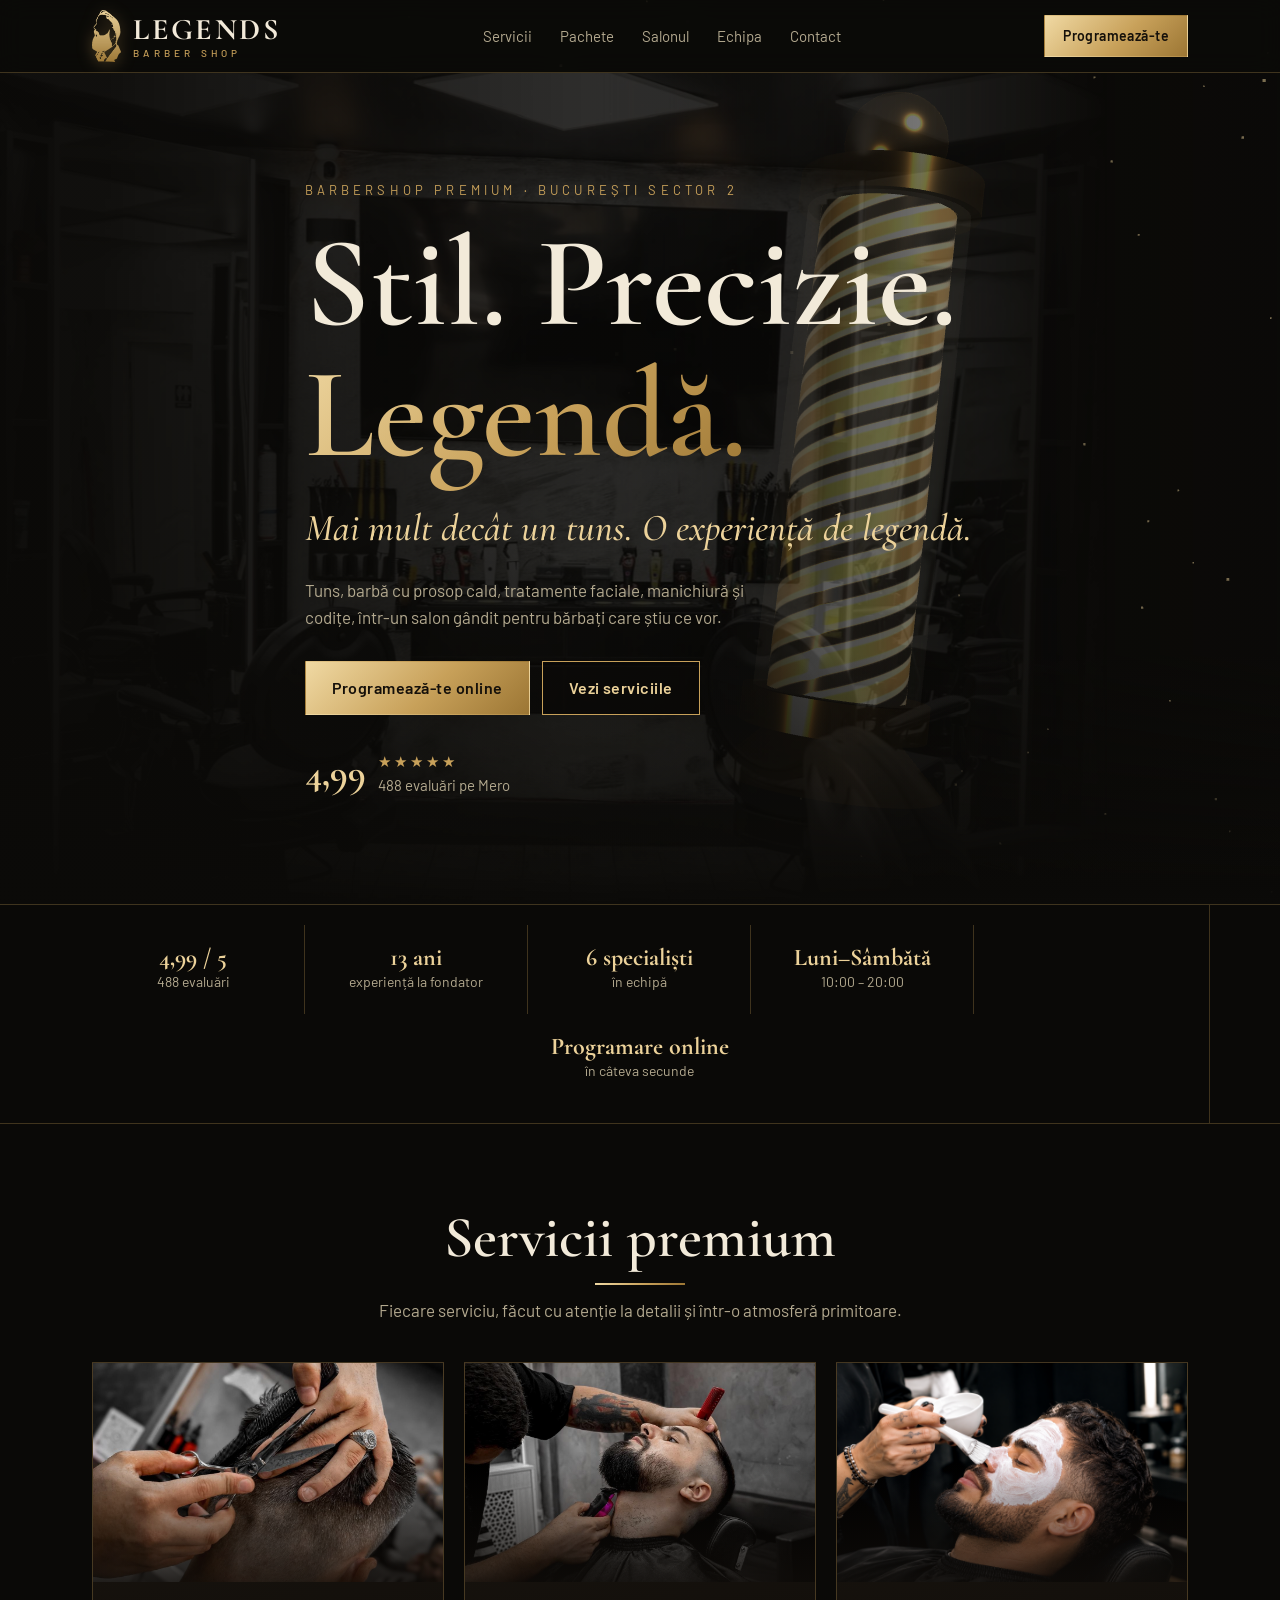
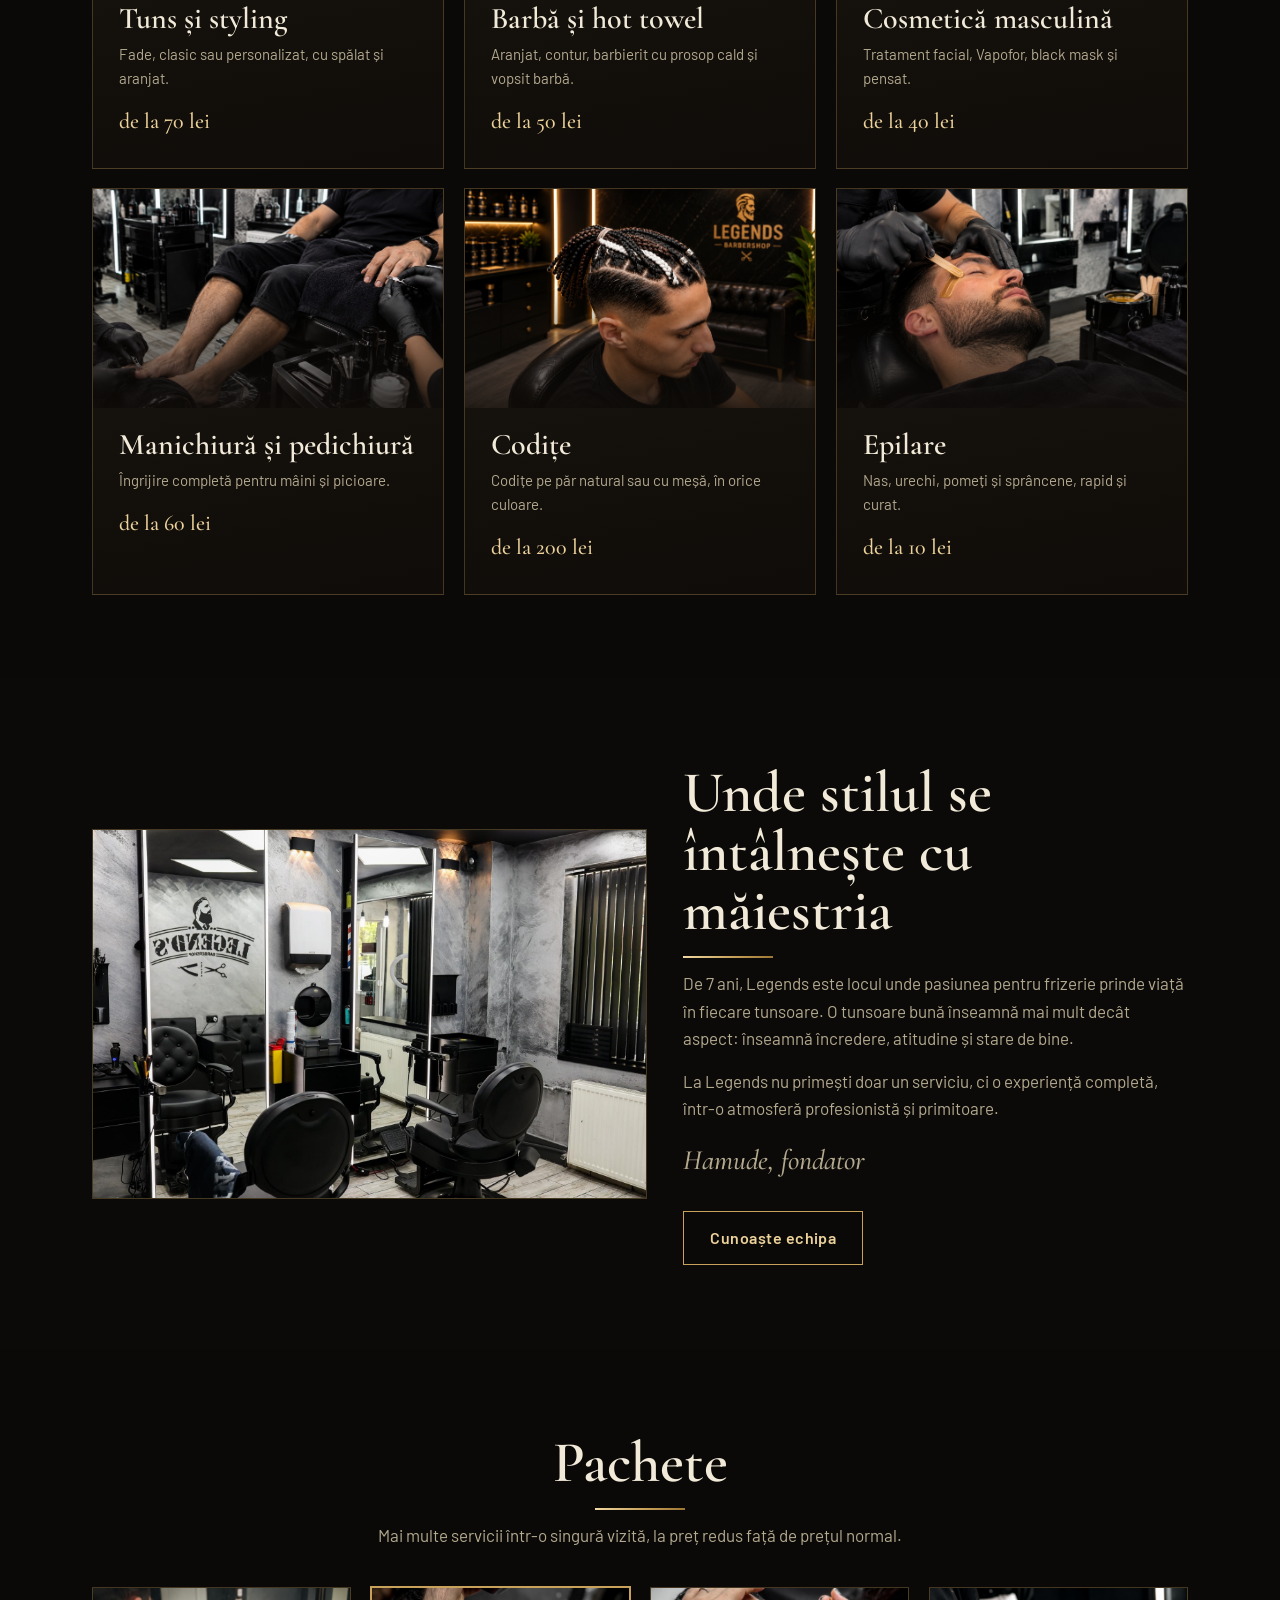
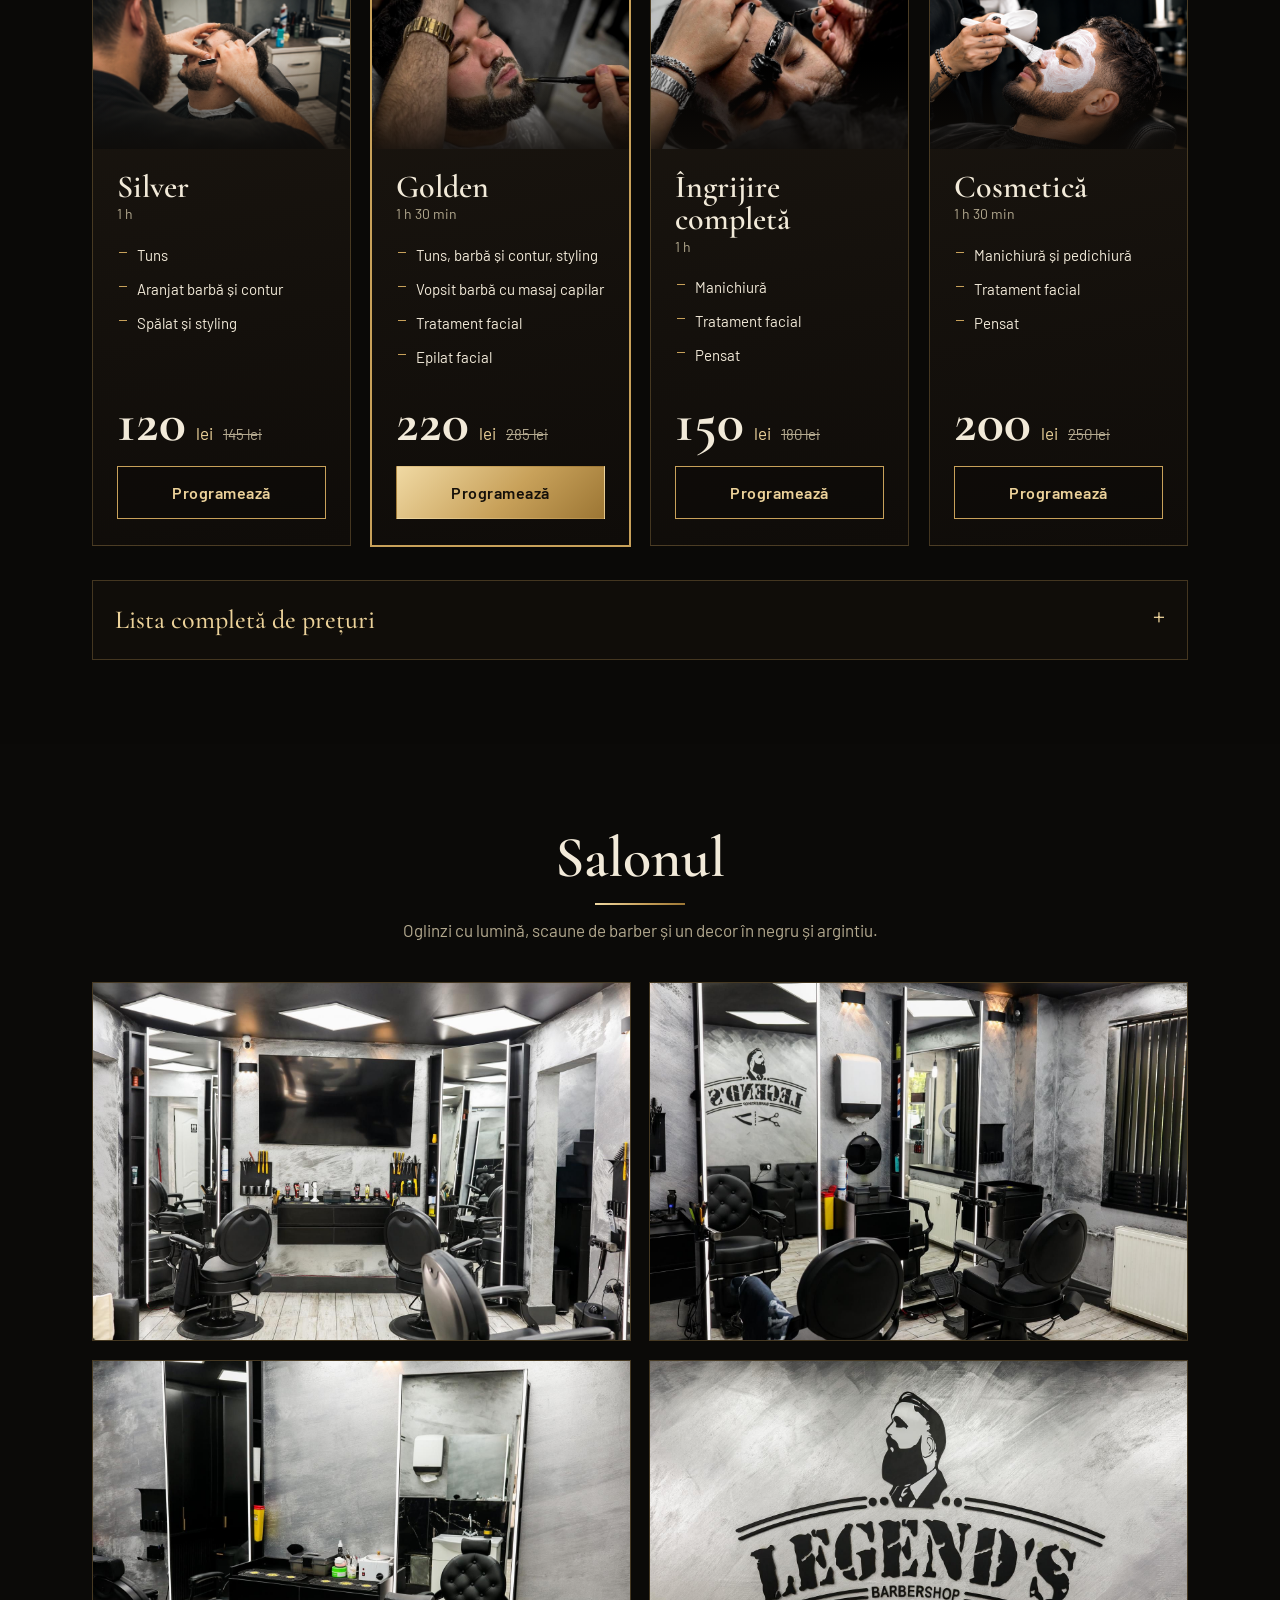
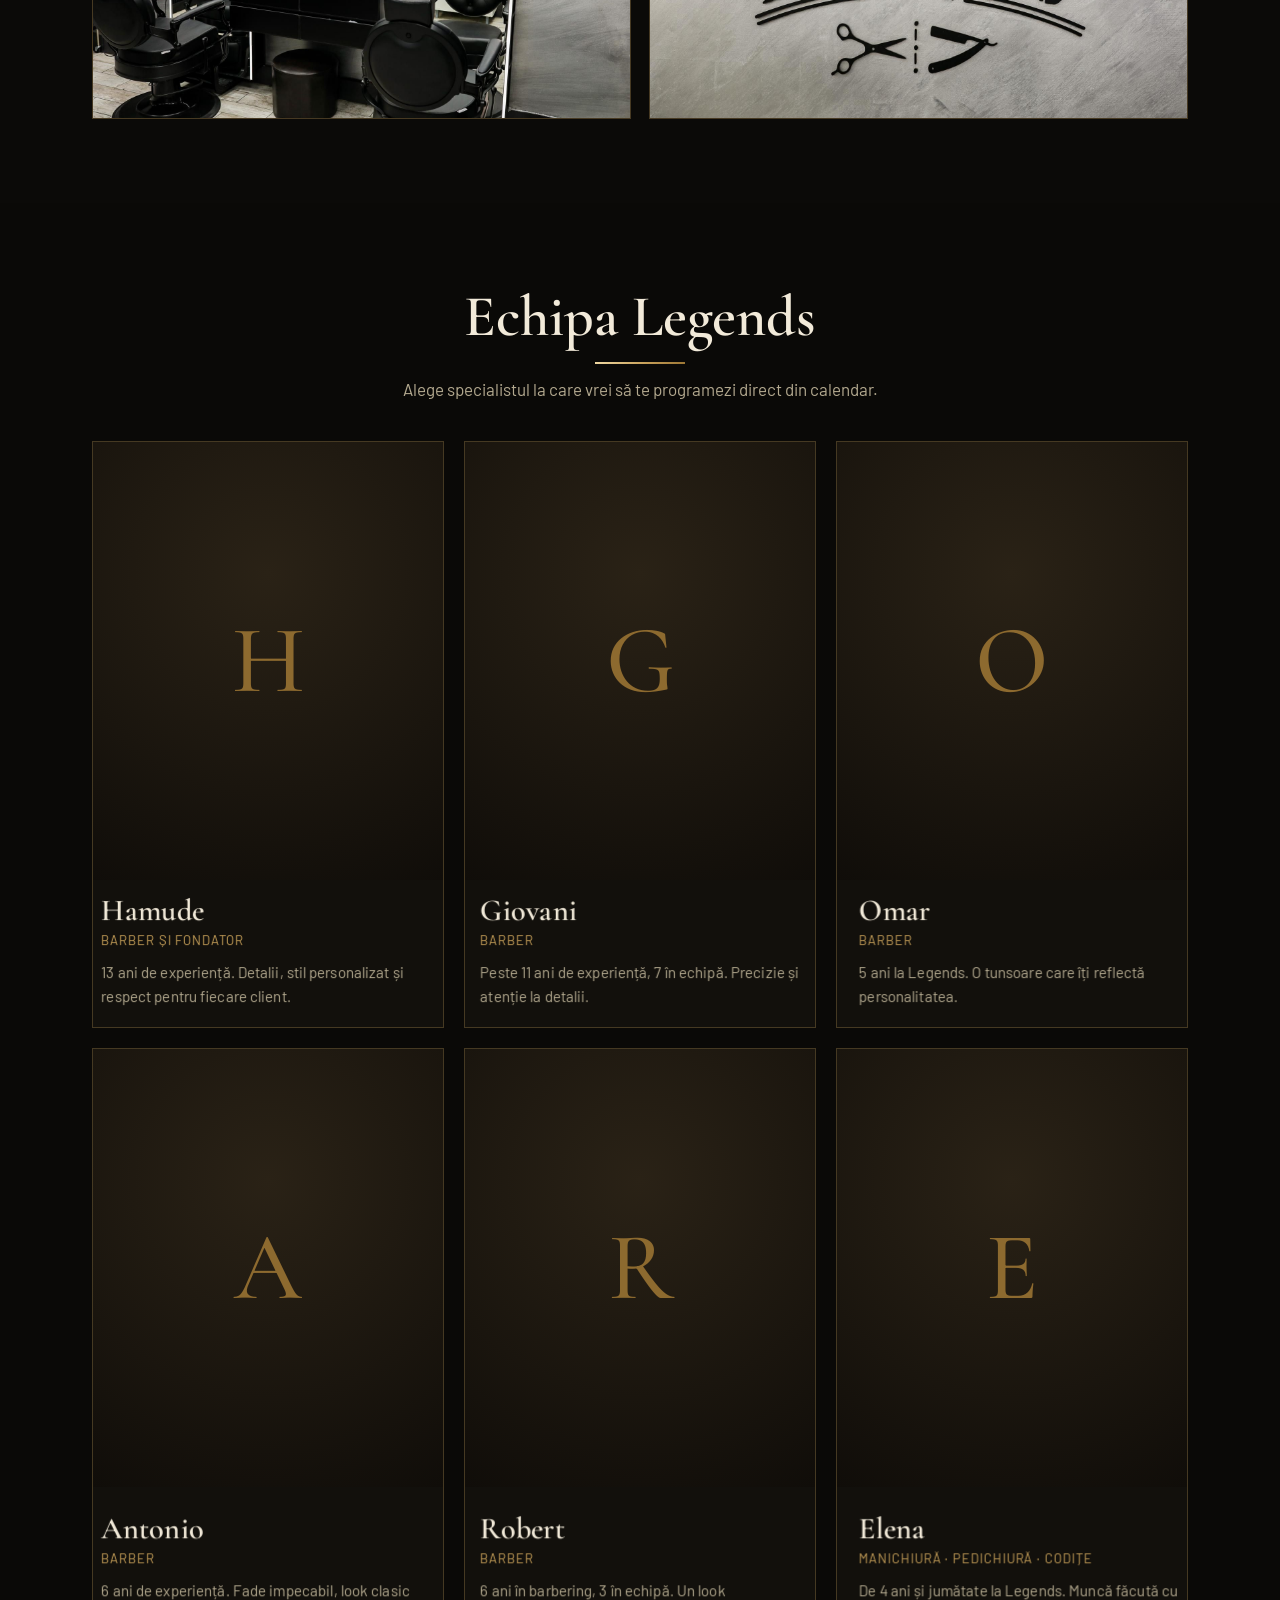
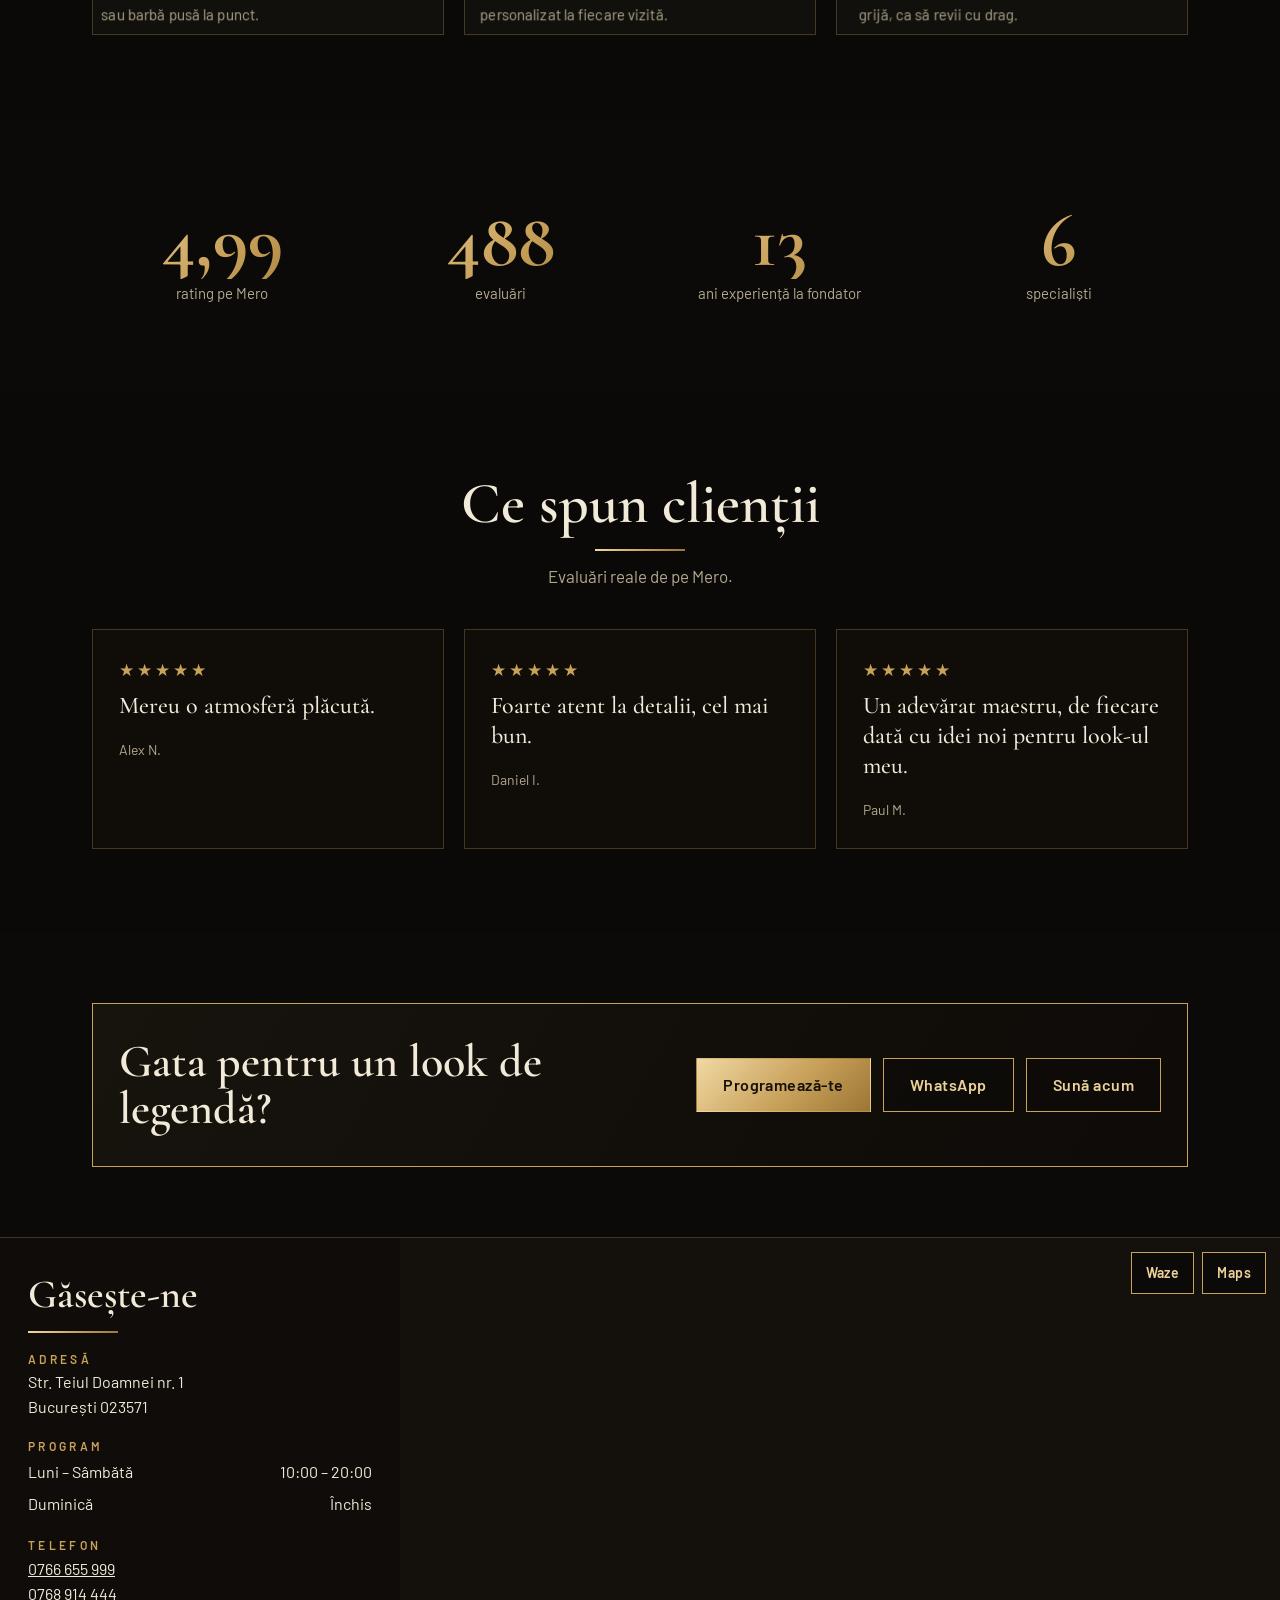
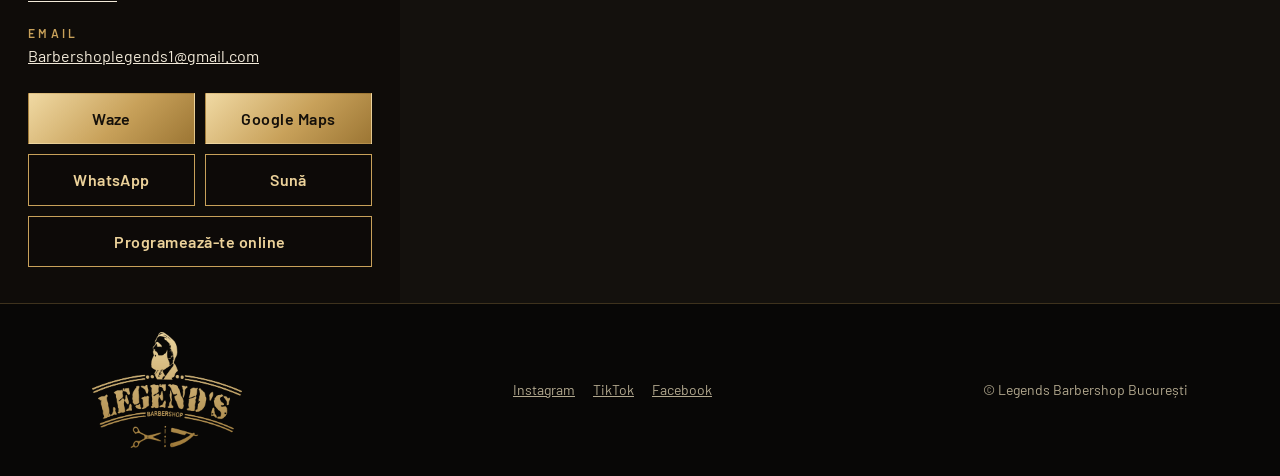
==== commit 6ecb3696: "Add files via upload" ====
--- a/index.html
+++ b/index.html
@@ -171,6 +171,7 @@
 @keyframes rise{from{opacity:0;transform:translateY(40px)}}
 @media(prefers-reduced-motion:reduce){html{scroll-behavior:auto}.js .rv-in{opacity:1;transform:none;transition:none}.js .hero .wrap>*{animation:none}.tilt,.hero .bgimg{transition:none}}
 </style>
+<script>var X=['jpg','jpeg','png','webp','JPG','JPEG','PNG'];function nx(i){var n=(+i.dataset.i||0)+1;i.dataset.i=n;if(n<X.length){i.src=i.dataset.b+'.'+X[n]}else if(i.dataset.fb){i.onerror=null;i.src=i.dataset.fb}else{i.remove()}}</script>
 </head>
 <body>
 <canvas id="gl" aria-hidden="true"></canvas>
@@ -198,12 +199,12 @@
  <h2 class="rv-in">Servicii premium</h2>
  <p class="sub rv-in">Fiecare serviciu, făcut cu atenție la detalii și într-o atmosferă primitoare.</p>
  <div class="grid g3">
-  <article class="sv tilt rv-in"><div class="sph"><img src="img/servicii/tuns.jpg" alt="Tuns și styling" loading="lazy" style="object-position:50% 40%" onerror="this.onerror=null;this.src='img/salon-1.jpg'"></div><div class="sb"><h3>Tuns și styling</h3><p>Fade, clasic sau personalizat, cu spălat și aranjat.</p><div class="from">de la 70 lei</div></div></article>
-  <article class="sv tilt rv-in"><div class="sph"><img src="img/servicii/barba.jpg" alt="Barbă și hot towel" loading="lazy" style="object-position:30% 50%" onerror="this.onerror=null;this.src='img/salon-2.jpg'"></div><div class="sb"><h3>Barbă și hot towel</h3><p>Aranjat, contur, barbierit cu prosop cald și vopsit barbă.</p><div class="from">de la 50 lei</div></div></article>
-  <article class="sv tilt rv-in"><div class="sph"><img src="img/servicii/cosmetica.jpg" alt="Cosmetică masculină" loading="lazy" style="object-position:70% 50%" onerror="this.onerror=null;this.src='img/salon-4.jpg'"></div><div class="sb"><h3>Cosmetică masculină</h3><p>Tratament facial, Vapofor, black mask și pensat.</p><div class="from">de la 40 lei</div></div></article>
-  <article class="sv tilt rv-in"><div class="sph"><img src="img/servicii/manichiura.jpg" alt="Manichiură și pedichiură" loading="lazy" style="object-position:50% 60%" onerror="this.onerror=null;this.src='img/salon-3.jpg'"></div><div class="sb"><h3>Manichiură și pedichiură</h3><p>Îngrijire completă pentru mâini și picioare.</p><div class="from">de la 60 lei</div></div></article>
-  <article class="sv tilt rv-in"><div class="sph"><img src="img/servicii/codite.jpg" alt="Codițe" loading="lazy" style="object-position:80% 40%" onerror="this.onerror=null;this.src='img/salon-1.jpg'"></div><div class="sb"><h3>Codițe</h3><p>Codițe pe păr natural sau cu meșă, în orice culoare.</p><div class="from">de la 200 lei</div></div></article>
-  <article class="sv tilt rv-in"><div class="sph"><img src="img/servicii/epilare.jpg" alt="Epilare" loading="lazy" style="object-position:80% 60%" onerror="this.onerror=null;this.src='img/salon-2.jpg'"></div><div class="sb"><h3>Epilare</h3><p>Nas, urechi, pomeți și sprâncene, rapid și curat.</p><div class="from">de la 10 lei</div></div></article>
+  <article class="sv tilt rv-in"><div class="sph"><img src="img/servicii/tuns.jpg" data-b="img/servicii/tuns" data-fb="img/salon-1.jpg" alt="Tuns și styling" loading="lazy" style="object-position:50% 40%" onerror="nx(this)"></div><div class="sb"><h3>Tuns și styling</h3><p>Fade, clasic sau personalizat, cu spălat și aranjat.</p><div class="from">de la 70 lei</div></div></article>
+  <article class="sv tilt rv-in"><div class="sph"><img src="img/servicii/barba.jpg" data-b="img/servicii/barba" data-fb="img/salon-2.jpg" alt="Barbă și hot towel" loading="lazy" style="object-position:30% 50%" onerror="nx(this)"></div><div class="sb"><h3>Barbă și hot towel</h3><p>Aranjat, contur, barbierit cu prosop cald și vopsit barbă.</p><div class="from">de la 50 lei</div></div></article>
+  <article class="sv tilt rv-in"><div class="sph"><img src="img/servicii/cosmetica.jpg" data-b="img/servicii/cosmetica" data-fb="img/salon-4.jpg" alt="Cosmetică masculină" loading="lazy" style="object-position:70% 50%" onerror="nx(this)"></div><div class="sb"><h3>Cosmetică masculină</h3><p>Tratament facial, Vapofor, black mask și pensat.</p><div class="from">de la 40 lei</div></div></article>
+  <article class="sv tilt rv-in"><div class="sph"><img src="img/servicii/manichiura.jpg" data-b="img/servicii/manichiura" data-fb="img/salon-3.jpg" alt="Manichiură și pedichiură" loading="lazy" style="object-position:50% 60%" onerror="nx(this)"></div><div class="sb"><h3>Manichiură și pedichiură</h3><p>Îngrijire completă pentru mâini și picioare.</p><div class="from">de la 60 lei</div></div></article>
+  <article class="sv tilt rv-in"><div class="sph"><img src="img/servicii/codite.jpg" data-b="img/servicii/codite" data-fb="img/salon-1.jpg" alt="Codițe" loading="lazy" style="object-position:80% 40%" onerror="nx(this)"></div><div class="sb"><h3>Codițe</h3><p>Codițe pe păr natural sau cu meșă, în orice culoare.</p><div class="from">de la 200 lei</div></div></article>
+  <article class="sv tilt rv-in"><div class="sph"><img src="img/servicii/epilare.jpg" data-b="img/servicii/epilare" data-fb="img/salon-2.jpg" alt="Epilare" loading="lazy" style="object-position:80% 60%" onerror="nx(this)"></div><div class="sb"><h3>Epilare</h3><p>Nas, urechi, pomeți și sprâncene, rapid și curat.</p><div class="from">de la 10 lei</div></div></article>
  </div>
 </div></section>
 
@@ -222,10 +223,10 @@
  <h2 class="rv-in">Pachete</h2>
  <p class="sub rv-in">Mai multe servicii într-o singură vizită, la preț redus față de prețul normal.</p>
  <div class="pk">
-  <article class="pc tilt rv-in"><div class="pph"><img src="img/pachete/silver.jpg" alt="Pachet Silver" loading="lazy" style="object-position:40% 50%" onerror="this.onerror=null;this.src='img/salon-1.jpg'"></div><div class="pb"><h3>Silver</h3><div class="t">1 h</div><ul><li>Tuns</li><li>Aranjat barbă și contur</li><li>Spălat și styling</li></ul><div class="pr"><strong>120</strong><em>lei</em><s>145 lei</s></div><a class="btn" href="https://mero.ro/p/legends-barber-shop" target="_blank" rel="noopener">Programează</a></div></article>
-  <article class="pc top tilt rv-in"><div class="pph"><img src="img/pachete/golden.jpg" alt="Pachet Golden" loading="lazy" style="object-position:50% 40%" onerror="this.onerror=null;this.src='img/salon-3.jpg'"></div><div class="pb"><h3>Golden</h3><div class="t">1 h 30 min</div><ul><li>Tuns, barbă și contur, styling</li><li>Vopsit barbă cu masaj capilar</li><li>Tratament facial</li><li>Epilat facial</li></ul><div class="pr"><strong>220</strong><em>lei</em><s>285 lei</s></div><a class="btn fill" href="https://mero.ro/p/legends-barber-shop" target="_blank" rel="noopener">Programează</a></div></article>
-  <article class="pc tilt rv-in"><div class="pph"><img src="img/pachete/ingrijire.jpg" alt="Pachet Îngrijire completă" loading="lazy" style="object-position:60% 50%" onerror="this.onerror=null;this.src='img/salon-4.jpg'"></div><div class="pb"><h3>Îngrijire completă</h3><div class="t">1 h</div><ul><li>Manichiură</li><li>Tratament facial</li><li>Pensat</li></ul><div class="pr"><strong>150</strong><em>lei</em><s>180 lei</s></div><a class="btn" href="https://mero.ro/p/legends-barber-shop" target="_blank" rel="noopener">Programează</a></div></article>
-  <article class="pc tilt rv-in"><div class="pph"><img src="img/pachete/cosmetica.jpg" alt="Pachet Cosmetică" loading="lazy" style="object-position:60% 50%" onerror="this.onerror=null;this.src='img/salon-2.jpg'"></div><div class="pb"><h3>Cosmetică</h3><div class="t">1 h 30 min</div><ul><li>Manichiură și pedichiură</li><li>Tratament facial</li><li>Pensat</li></ul><div class="pr"><strong>200</strong><em>lei</em><s>250 lei</s></div><a class="btn" href="https://mero.ro/p/legends-barber-shop" target="_blank" rel="noopener">Programează</a></div></article>
+  <article class="pc tilt rv-in"><div class="pph"><img src="img/pachete/silver.jpg" data-b="img/pachete/silver" data-fb="img/salon-1.jpg" alt="Pachet Silver" loading="lazy" style="object-position:40% 50%" onerror="nx(this)"></div><div class="pb"><h3>Silver</h3><div class="t">1 h</div><ul><li>Tuns</li><li>Aranjat barbă și contur</li><li>Spălat și styling</li></ul><div class="pr"><strong>120</strong><em>lei</em><s>145 lei</s></div><a class="btn" href="https://mero.ro/p/legends-barber-shop" target="_blank" rel="noopener">Programează</a></div></article>
+  <article class="pc top tilt rv-in"><div class="pph"><img src="img/pachete/golden.jpg" data-b="img/pachete/golden" data-fb="img/salon-3.jpg" alt="Pachet Golden" loading="lazy" style="object-position:50% 40%" onerror="nx(this)"></div><div class="pb"><h3>Golden</h3><div class="t">1 h 30 min</div><ul><li>Tuns, barbă și contur, styling</li><li>Vopsit barbă cu masaj capilar</li><li>Tratament facial</li><li>Epilat facial</li></ul><div class="pr"><strong>220</strong><em>lei</em><s>285 lei</s></div><a class="btn fill" href="https://mero.ro/p/legends-barber-shop" target="_blank" rel="noopener">Programează</a></div></article>
+  <article class="pc tilt rv-in"><div class="pph"><img src="img/pachete/ingrijire.jpg" data-b="img/pachete/ingrijire" data-fb="img/salon-4.jpg" alt="Pachet Îngrijire completă" loading="lazy" style="object-position:60% 50%" onerror="nx(this)"></div><div class="pb"><h3>Îngrijire completă</h3><div class="t">1 h</div><ul><li>Manichiură</li><li>Tratament facial</li><li>Pensat</li></ul><div class="pr"><strong>150</strong><em>lei</em><s>180 lei</s></div><a class="btn" href="https://mero.ro/p/legends-barber-shop" target="_blank" rel="noopener">Programează</a></div></article>
+  <article class="pc tilt rv-in"><div class="pph"><img src="img/pachete/cosmetica.jpg" data-b="img/pachete/cosmetica" data-fb="img/salon-2.jpg" alt="Pachet Cosmetică" loading="lazy" style="object-position:60% 50%" onerror="nx(this)"></div><div class="pb"><h3>Cosmetică</h3><div class="t">1 h 30 min</div><ul><li>Manichiură și pedichiură</li><li>Tratament facial</li><li>Pensat</li></ul><div class="pr"><strong>200</strong><em>lei</em><s>250 lei</s></div><a class="btn" href="https://mero.ro/p/legends-barber-shop" target="_blank" rel="noopener">Programează</a></div></article>
  </div>
  <details class="rv-in"><summary>Lista completă de prețuri</summary><div class="pl">
   <div><h4>Frizerie</h4><p><span>Tuns fără spălat</span><b>70–80</b></p><p><span>Tuns și spălat</span><b>80–90</b></p><p><span>Aranjat barbă și contur</span><b>50</b></p><p><span>Barbierit hot towel</span><b>50–60</b></p><p><span>Vopsit barbă</span><b>20–35</b></p><p><span>Spălat și aranjat</span><b>25</b></p><p><span>Masaj cervical</span><b>20</b></p>
@@ -251,12 +252,12 @@
  <h2 class="rv-in">Echipa Legends</h2>
  <p class="sub rv-in">Alege specialistul la care vrei să te programezi direct din calendar.</p>
  <div class="team">
-  <article class="pe tilt rv-in"><div class="ph">H<img src="img/hamude.jpg" alt="Hamude, fondator" loading="lazy" onerror="this.remove()"></div><div class="t"><h3>Hamude</h3><p class="role">BARBER ȘI FONDATOR</p><p>13 ani de experiență. Detalii, stil personalizat și respect pentru fiecare client.</p></div></article>
-  <article class="pe tilt rv-in"><div class="ph">G<img src="img/giovani.jpg" alt="Giovani, barber" loading="lazy" onerror="this.remove()"></div><div class="t"><h3>Giovani</h3><p class="role">BARBER</p><p>Peste 11 ani de experiență, 7 în echipă. Precizie și atenție la detalii.</p></div></article>
-  <article class="pe tilt rv-in"><div class="ph">O<img src="img/omar.jpg" alt="Omar, barber" loading="lazy" onerror="this.remove()"></div><div class="t"><h3>Omar</h3><p class="role">BARBER</p><p>5 ani la Legends. O tunsoare care îți reflectă personalitatea.</p></div></article>
-  <article class="pe tilt rv-in"><div class="ph">A<img src="img/antonio.jpg" alt="Antonio, barber" loading="lazy" onerror="this.remove()"></div><div class="t"><h3>Antonio</h3><p class="role">BARBER</p><p>6 ani de experiență. Fade impecabil, look clasic sau barbă pusă la punct.</p></div></article>
-  <article class="pe tilt rv-in"><div class="ph">R<img src="img/robert.jpg" alt="Robert, barber" loading="lazy" onerror="this.remove()"></div><div class="t"><h3>Robert</h3><p class="role">BARBER</p><p>6 ani în barbering, 3 în echipă. Un look personalizat la fiecare vizită.</p></div></article>
-  <article class="pe tilt rv-in"><div class="ph">E<img src="img/elena.jpg" alt="Elena, manichiură și codițe" loading="lazy" onerror="this.remove()"></div><div class="t"><h3>Elena</h3><p class="role">MANICHIURĂ · PEDICHIURĂ · CODIȚE</p><p>De 4 ani și jumătate la Legends. Muncă făcută cu grijă, ca să revii cu drag.</p></div></article>
+  <article class="pe tilt rv-in"><div class="ph">H<img src="img/hamude.jpg" data-b="img/hamude" alt="Hamude, fondator" loading="lazy" onerror="nx(this)"></div><div class="t"><h3>Hamude</h3><p class="role">BARBER ȘI FONDATOR</p><p>13 ani de experiență. Detalii, stil personalizat și respect pentru fiecare client.</p></div></article>
+  <article class="pe tilt rv-in"><div class="ph">G<img src="img/giovani.jpg" data-b="img/giovani" alt="Giovani, barber" loading="lazy" onerror="nx(this)"></div><div class="t"><h3>Giovani</h3><p class="role">BARBER</p><p>Peste 11 ani de experiență, 7 în echipă. Precizie și atenție la detalii.</p></div></article>
+  <article class="pe tilt rv-in"><div class="ph">O<img src="img/omar.jpg" data-b="img/omar" alt="Omar, barber" loading="lazy" onerror="nx(this)"></div><div class="t"><h3>Omar</h3><p class="role">BARBER</p><p>5 ani la Legends. O tunsoare care îți reflectă personalitatea.</p></div></article>
+  <article class="pe tilt rv-in"><div class="ph">A<img src="img/antonio.jpg" data-b="img/antonio" alt="Antonio, barber" loading="lazy" onerror="nx(this)"></div><div class="t"><h3>Antonio</h3><p class="role">BARBER</p><p>6 ani de experiență. Fade impecabil, look clasic sau barbă pusă la punct.</p></div></article>
+  <article class="pe tilt rv-in"><div class="ph">R<img src="img/robert.jpg" data-b="img/robert" alt="Robert, barber" loading="lazy" onerror="nx(this)"></div><div class="t"><h3>Robert</h3><p class="role">BARBER</p><p>6 ani în barbering, 3 în echipă. Un look personalizat la fiecare vizită.</p></div></article>
+  <article class="pe tilt rv-in"><div class="ph">E<img src="img/elena.jpg" data-b="img/elena" alt="Elena, manichiură și codițe" loading="lazy" onerror="nx(this)"></div><div class="t"><h3>Elena</h3><p class="role">MANICHIURĂ · PEDICHIURĂ · CODIȚE</p><p>De 4 ani și jumătate la Legends. Muncă făcută cu grijă, ca să revii cu drag.</p></div></article>
  </div>
 </div></section>
 
@@ -328,8 +329,6 @@
 el.style.setProperty('--mx',x*100+'%');el.style.setProperty('--my',y*100+'%')});
 el.addEventListener('pointerleave',function(){el.style.transform=''})});
 var bg=document.getElementById('bg');addEventListener('pointermove',function(e){bg.style.setProperty('--px',((.5-e.clientX/innerWidth)*24)+'px');bg.style.setProperty('--py',((.5-e.clientY/innerHeight)*16)+'px')})}
-if(!reduce&&!hov){var tl=[].slice.call(document.querySelectorAll('.tilt')),busy=0;function sct(){busy=0;var H=innerHeight;tl.forEach(function(el){var r=el.getBoundingClientRect(),c=(r.top+r.height/2-H/2)/H;c=Math.max(-1,Math.min(1,c));el.style.transform='perspective(900px) rotateX('+(c*5)+'deg)'})}
-addEventListener('scroll',function(){if(!busy){busy=1;requestAnimationFrame(sct)}},{passive:true});sct()}
 /* WebGL: refined gold barber pole + dust */
 (function(){
 var cv=document.getElementById('gl'),R;
@@ -365,9 +364,8 @@
 function frame(){if(narrow&&!vis){if(!reduce)requestAnimationFrame(frame);return}
 var t=clock.getElapsedTime(),H=document.documentElement.scrollHeight-innerHeight,pr=H>0?scrollY/H:0;
 vel+=(Math.abs(scrollY-last)-vel)*.1;last=scrollY;
-var tx=4.2*Math.cos(pr*Math.PI*3),sc=.9*(1-pr*.2),ty=Math.sin(t*.8)*.15,k=.06,s=0;
-if(narrow){var vw=cv.clientWidth||innerWidth,vh=cv.clientHeight||innerHeight,hw=3.275*vw/vh,pH=vw*2/3,fx=function(q){return(q/vw-.5)*2*hw},fy=function(q){return(.5-q/vh)*2*3.275};s=Math.min(scrollY/200,1);
-tx=fx(vw*.85)*(1-s)+fx(vw-12)*s;ty=fy(72+pH/2-scrollY)*(1-s)+fy(vh*.5)*s;sc=(.62*pH/vh*2*3.275/5.6)*(1-s)+.34*s;k=.15}
+var tx=4.2*Math.cos(pr*Math.PI*3),sc=.9*(1-pr*.2),ty=Math.sin(t*.8)*.15,k=.06;
+if(narrow){tx=3.7;ty=Math.sin(t*.8)*.12;sc=.8;k=.2}
 G.position.x+=(tx-G.position.x)*k;
 G.position.y+=(ty-G.position.y)*k;
 G.scale.setScalar(sc);G.rotation.y=t*.4+pr*8;T.offset.y=-t*.1-pr*2;
@@ -375,7 +373,7 @@
 var a=pg.attributes.position.array;
 for(var k=0;k<N;k++){a[k*3+1]+=sp[k]*.004*(1+vel*.4);if(a[k*3+1]>6)a[k*3+1]=-6}
 pg.attributes.position.needsUpdate=true;dust.rotation.y=t*.02;
-if(narrow){var z=s<1?'3':'0';if(cv.style.zIndex!==z)cv.style.zIndex=z;cv.style.opacity=s<1?1-.5*s:.5}else cv.style.opacity=.95;
+cv.style.opacity=.95;
 R.render(S,C);if(!reduce)requestAnimationFrame(frame)}
 if(reduce){addEventListener('scroll',frame);frame()}else frame();
 })();
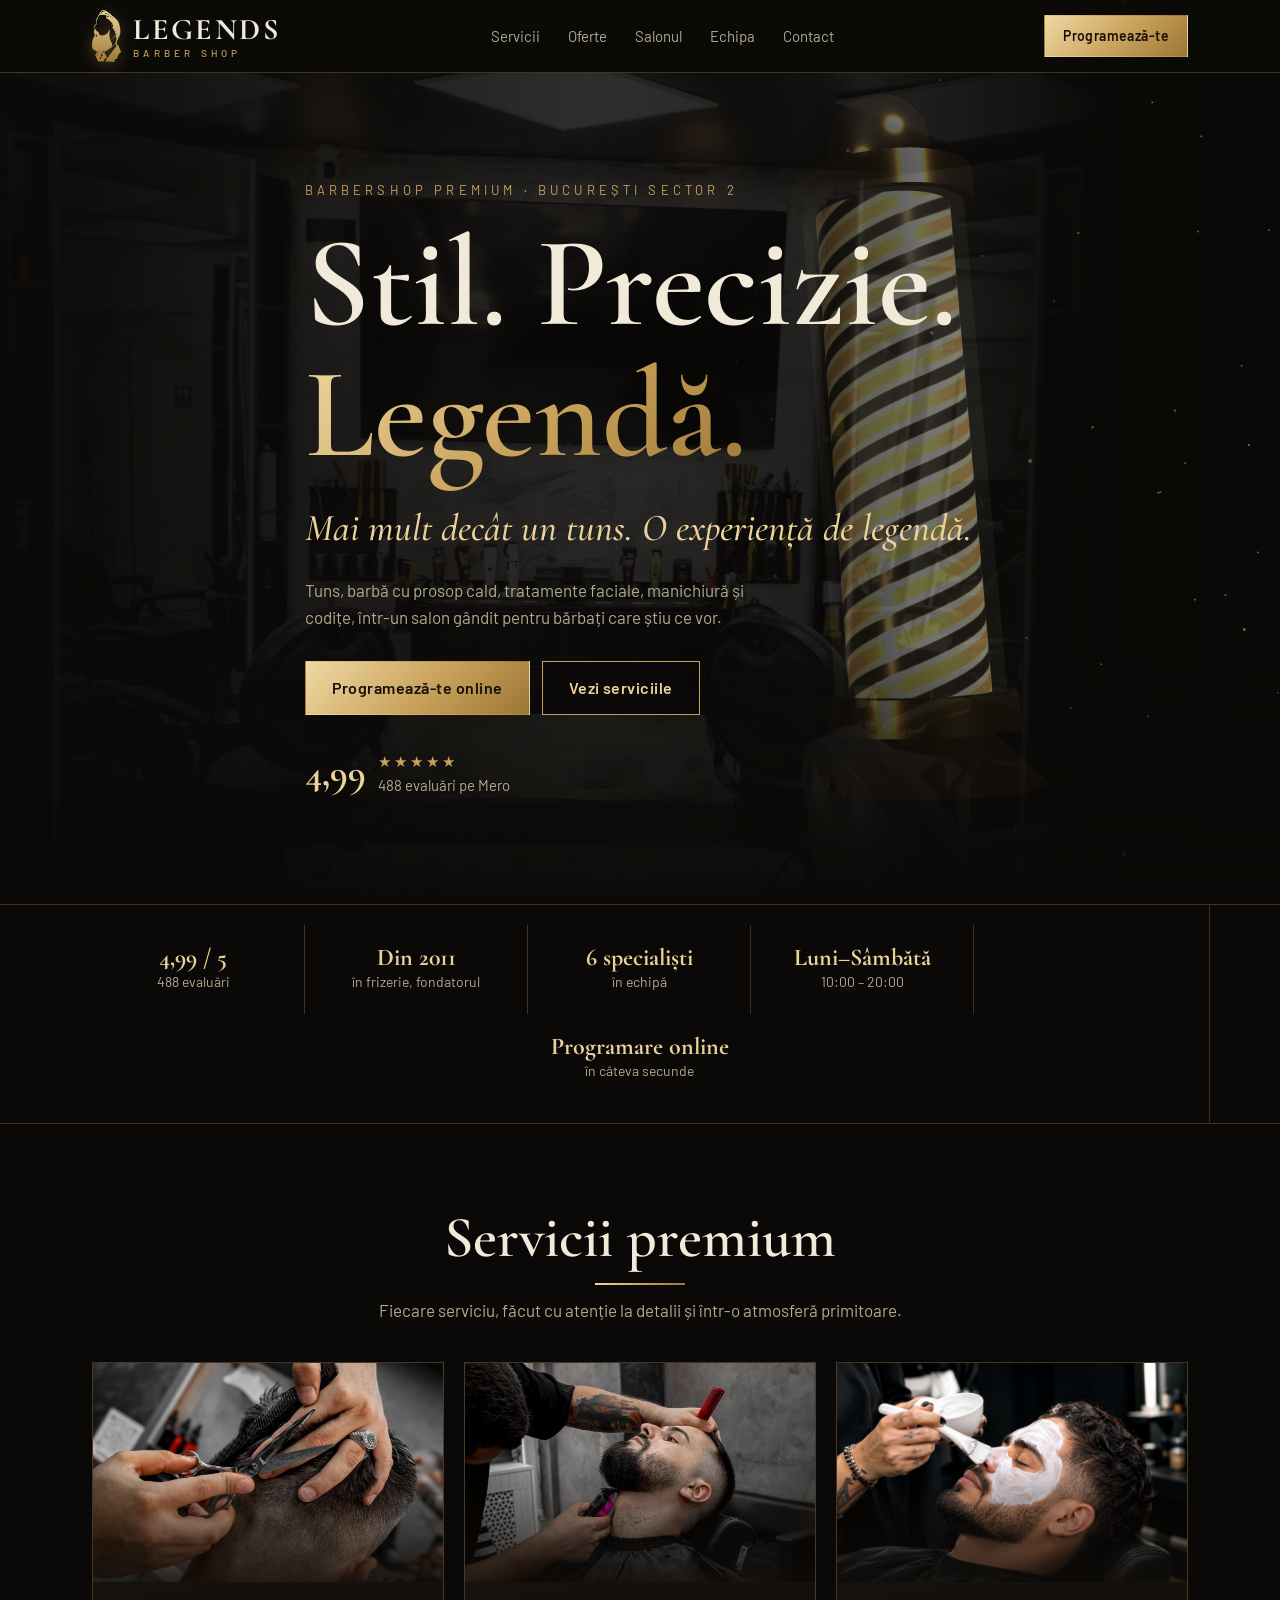
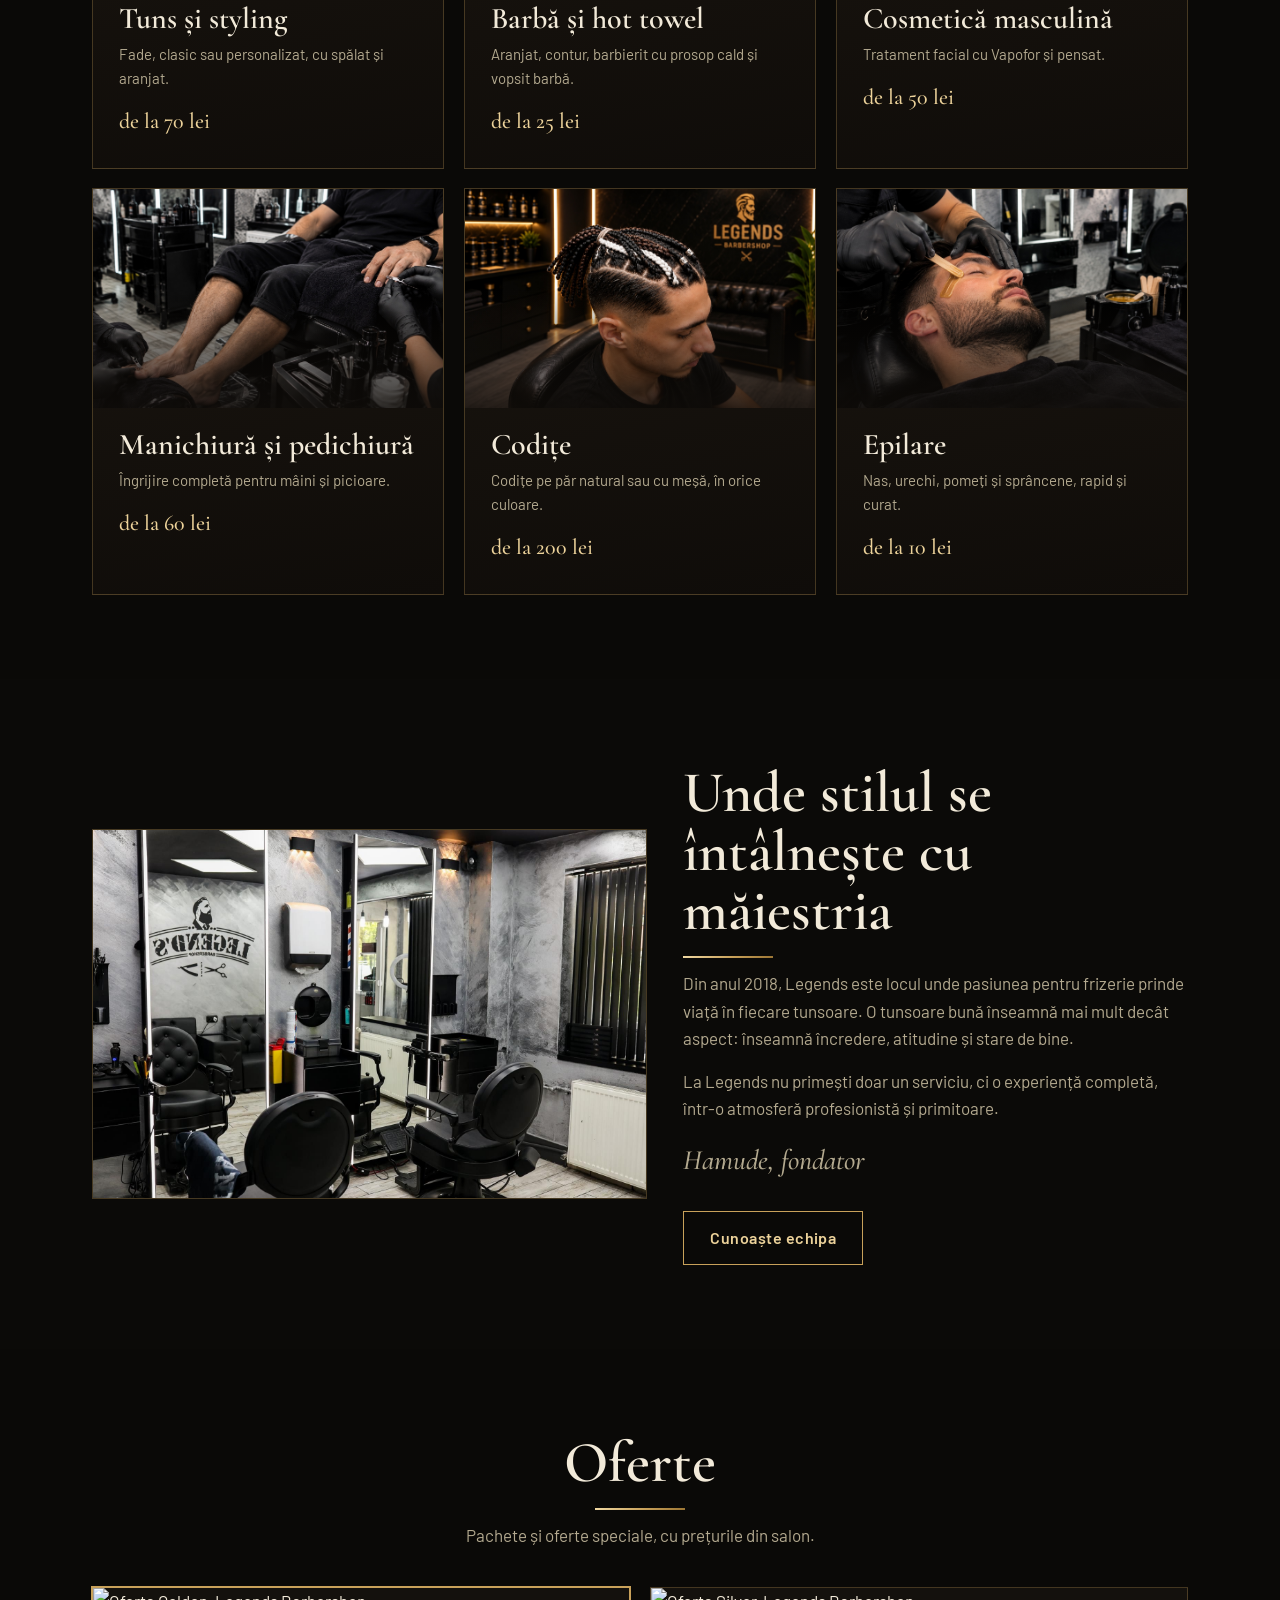
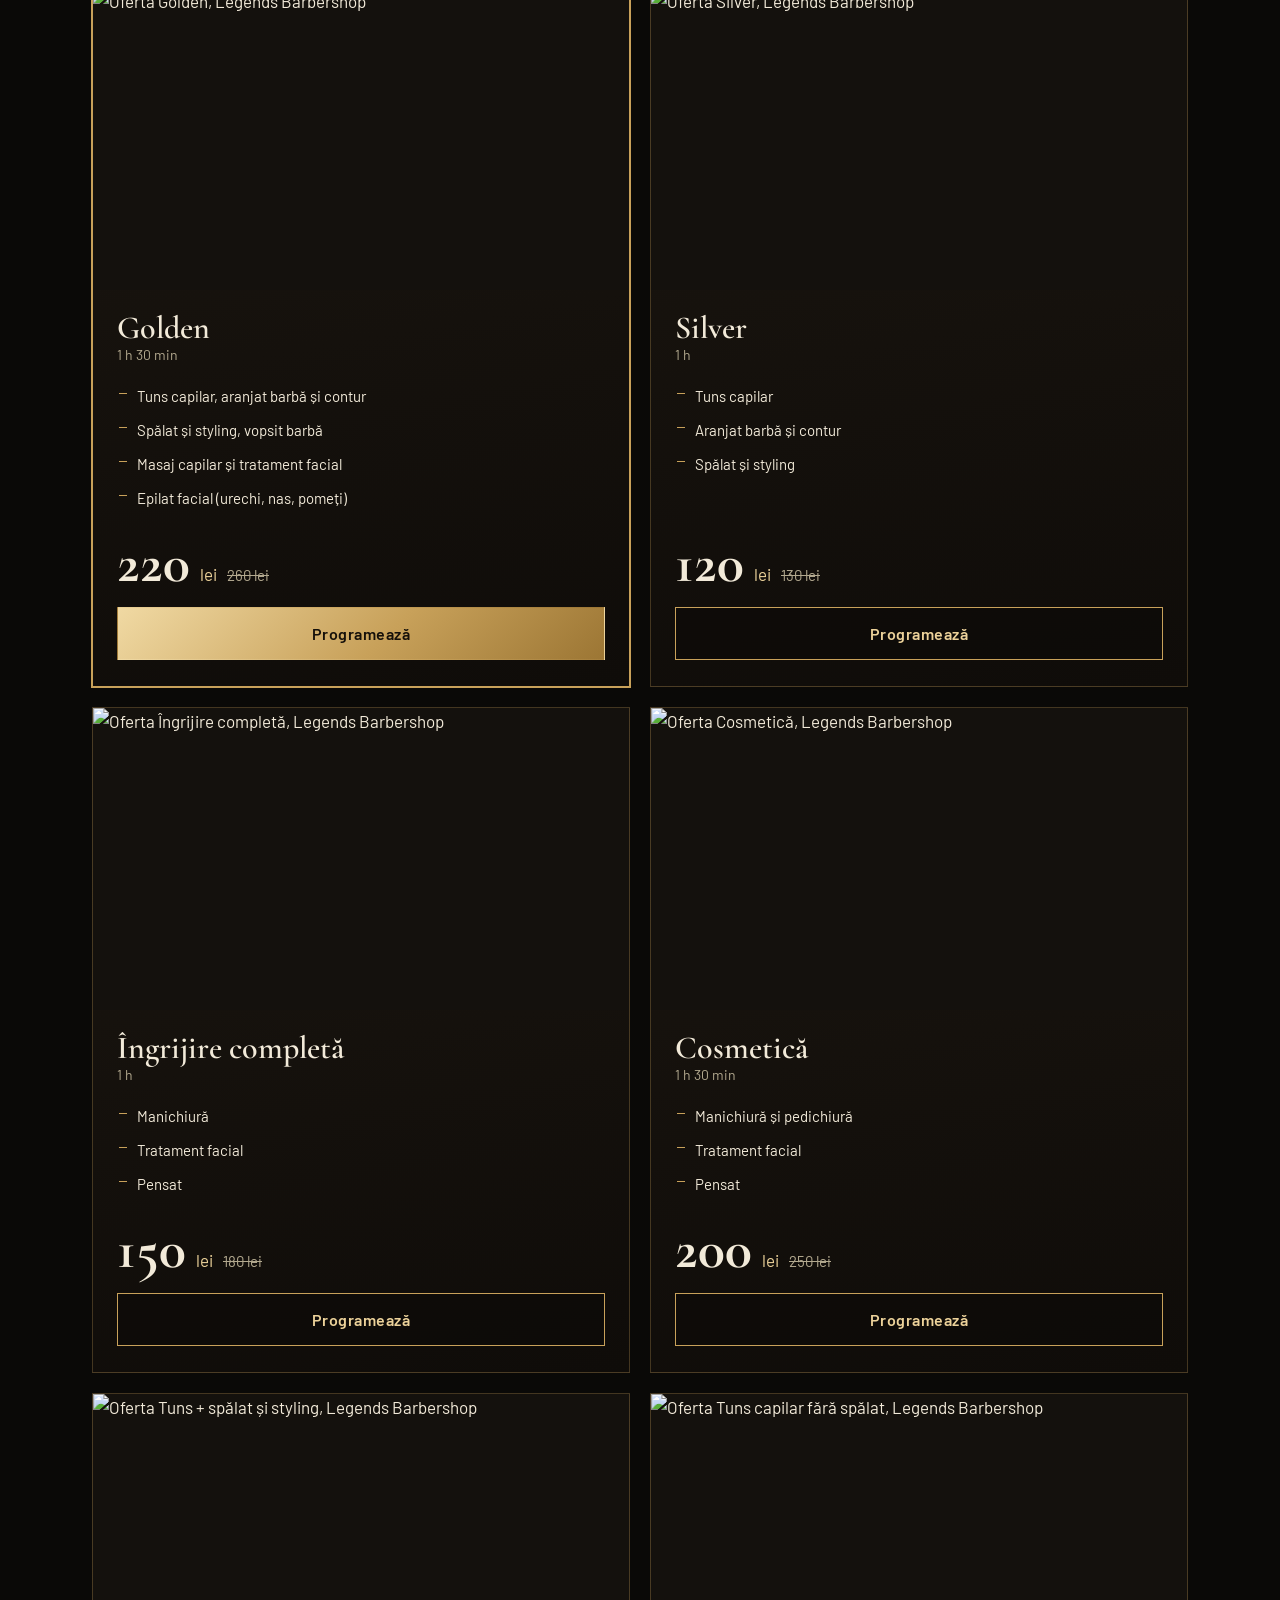
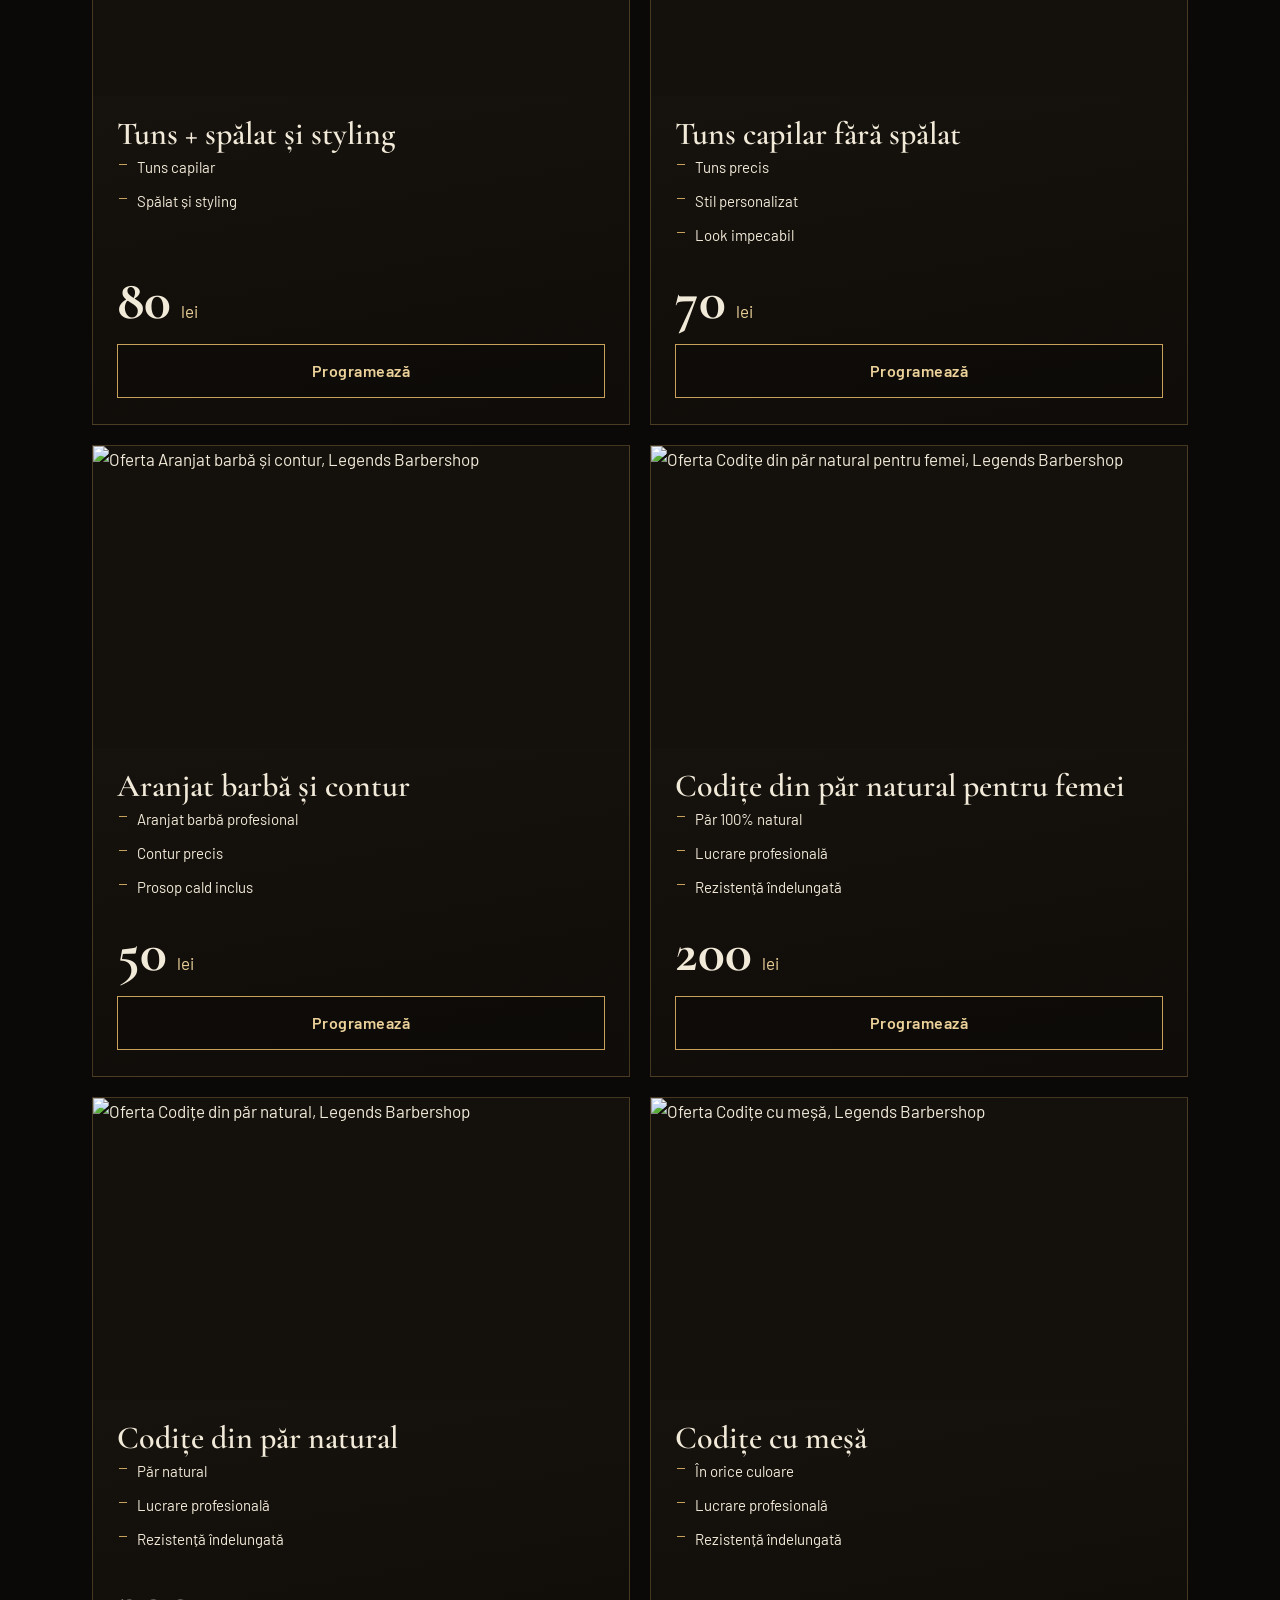
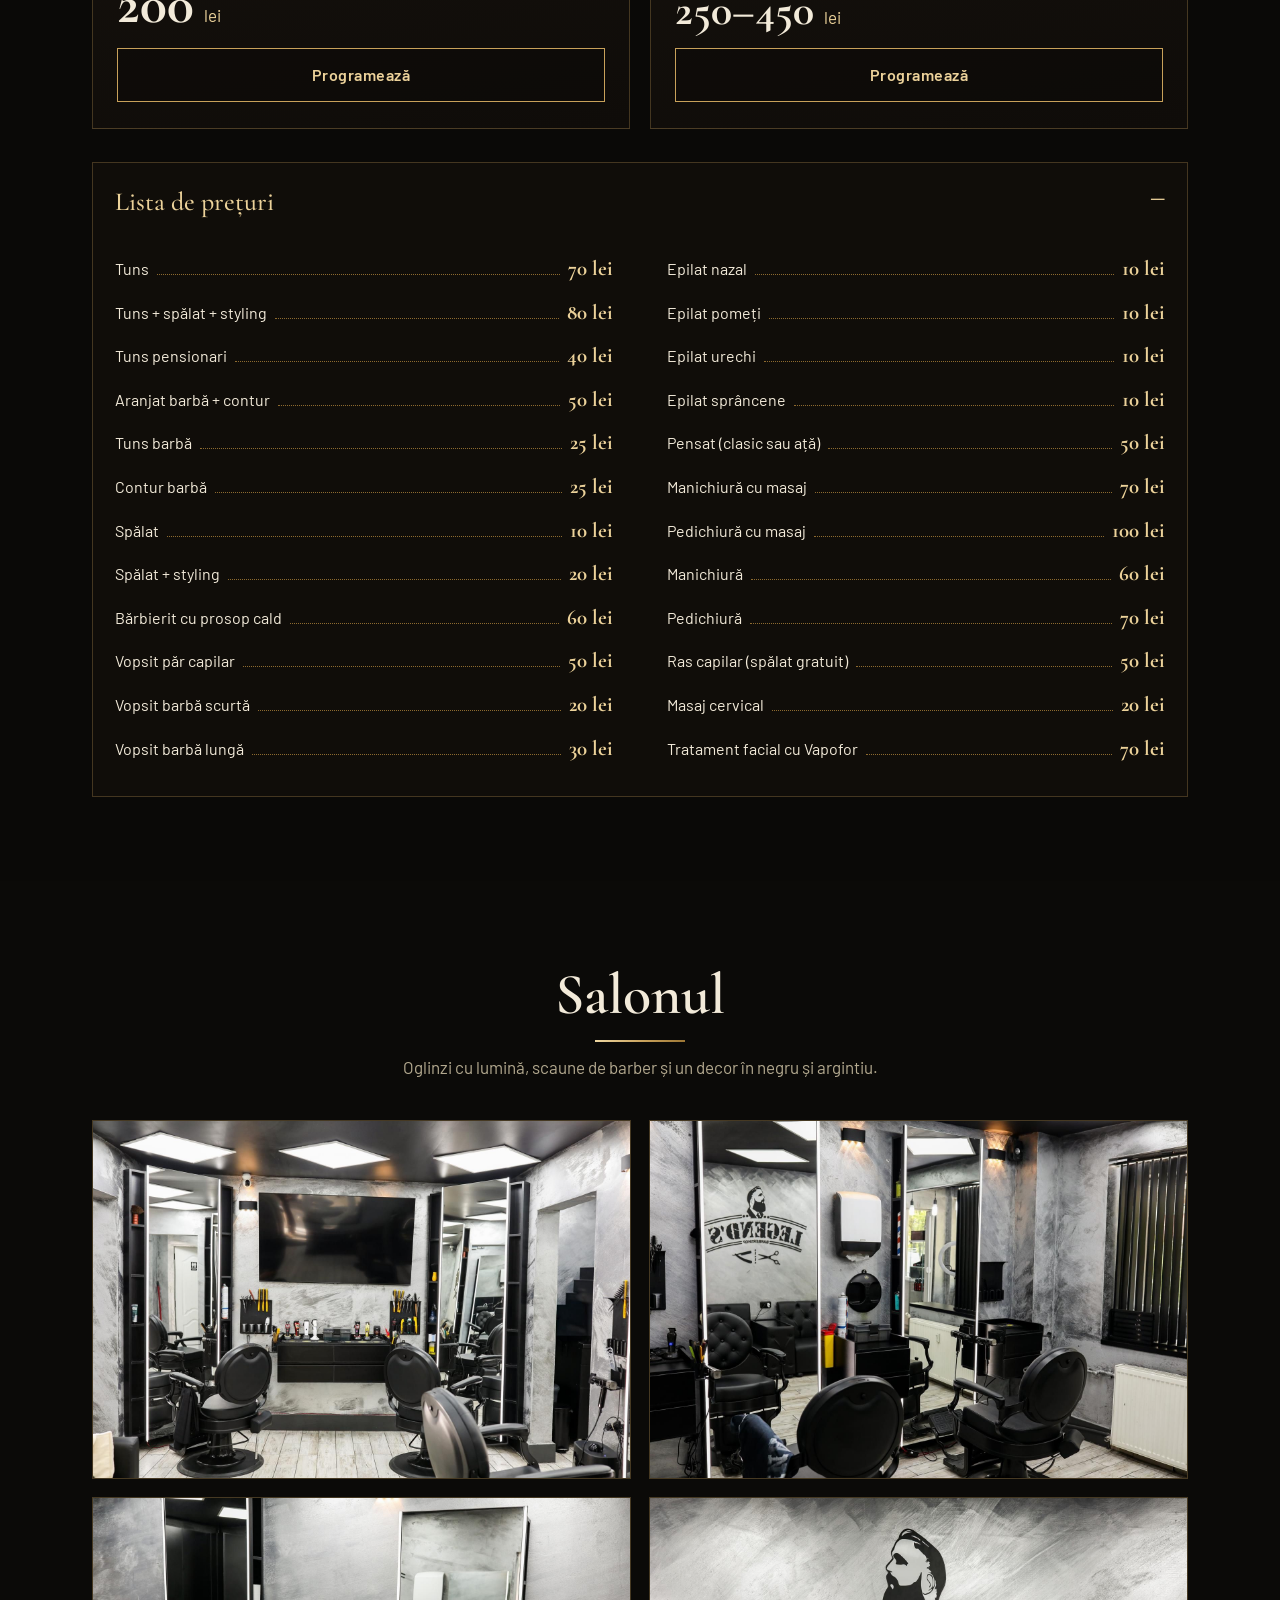
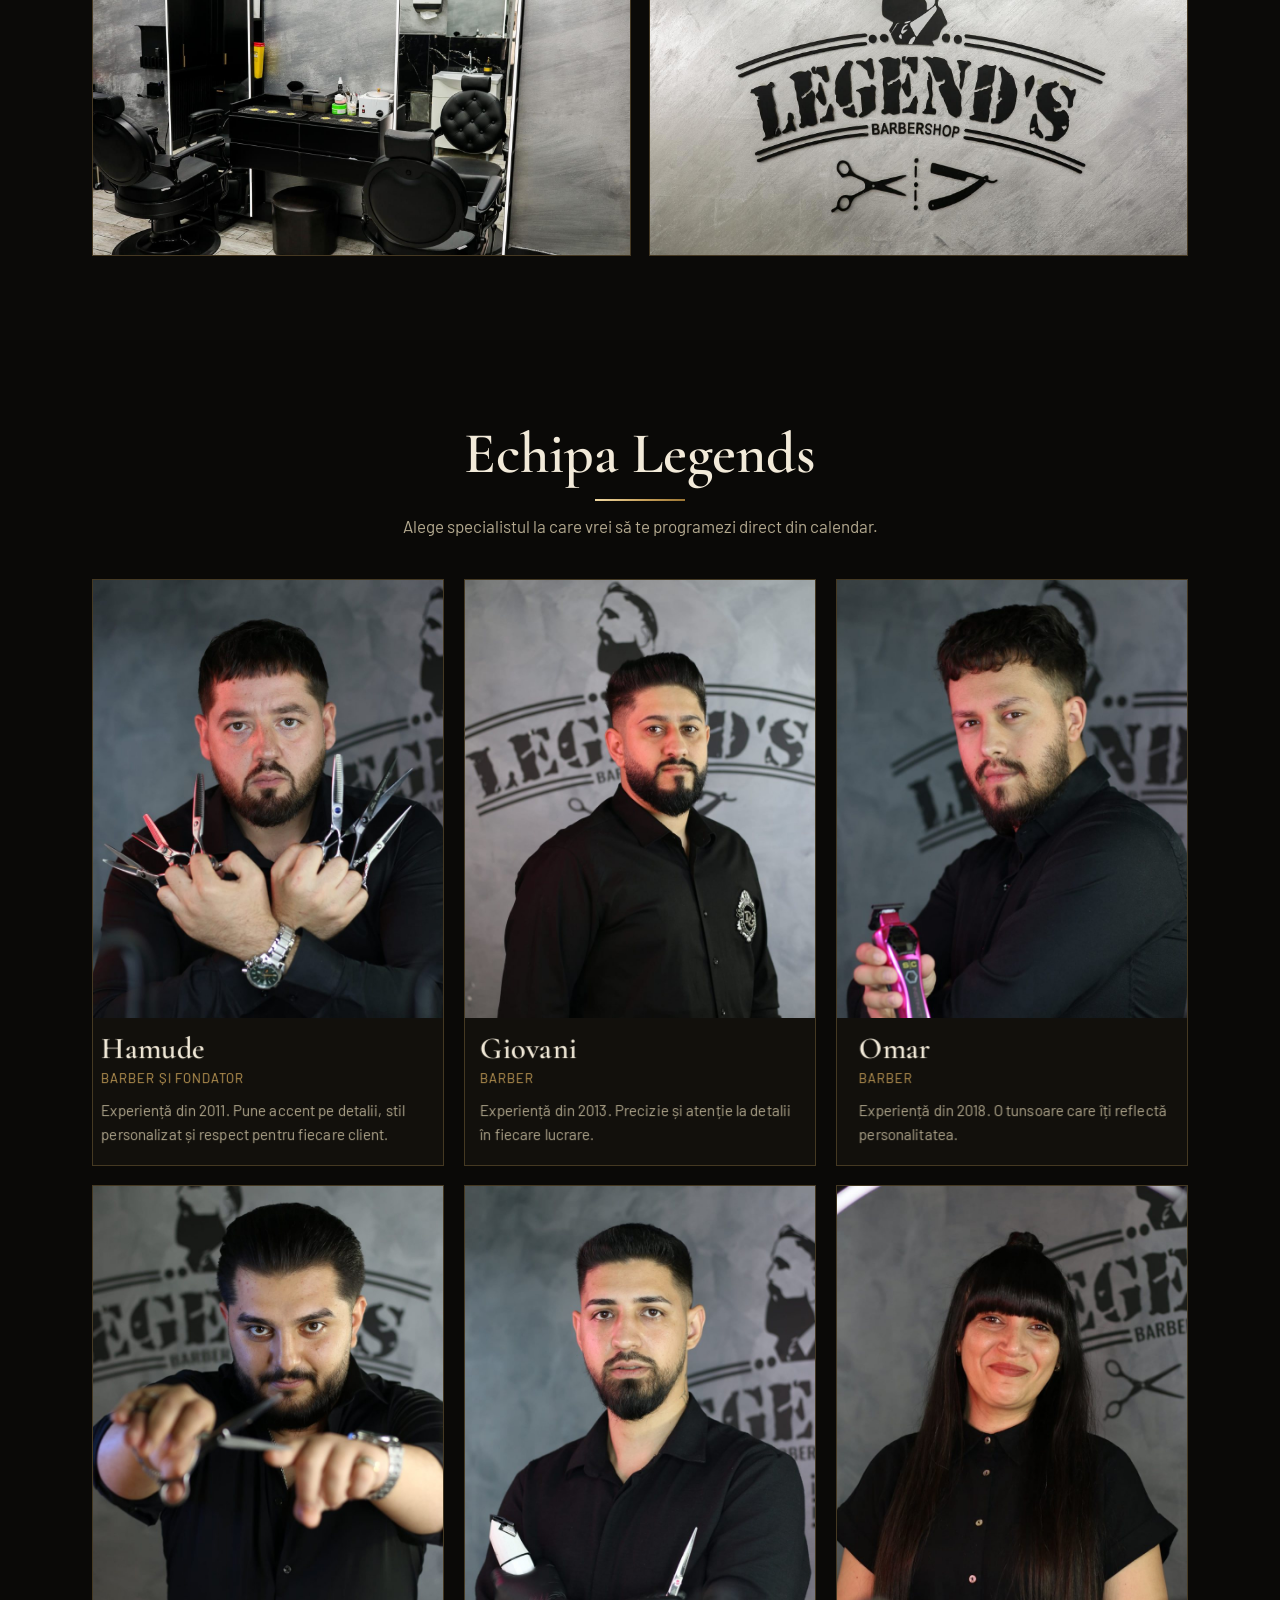
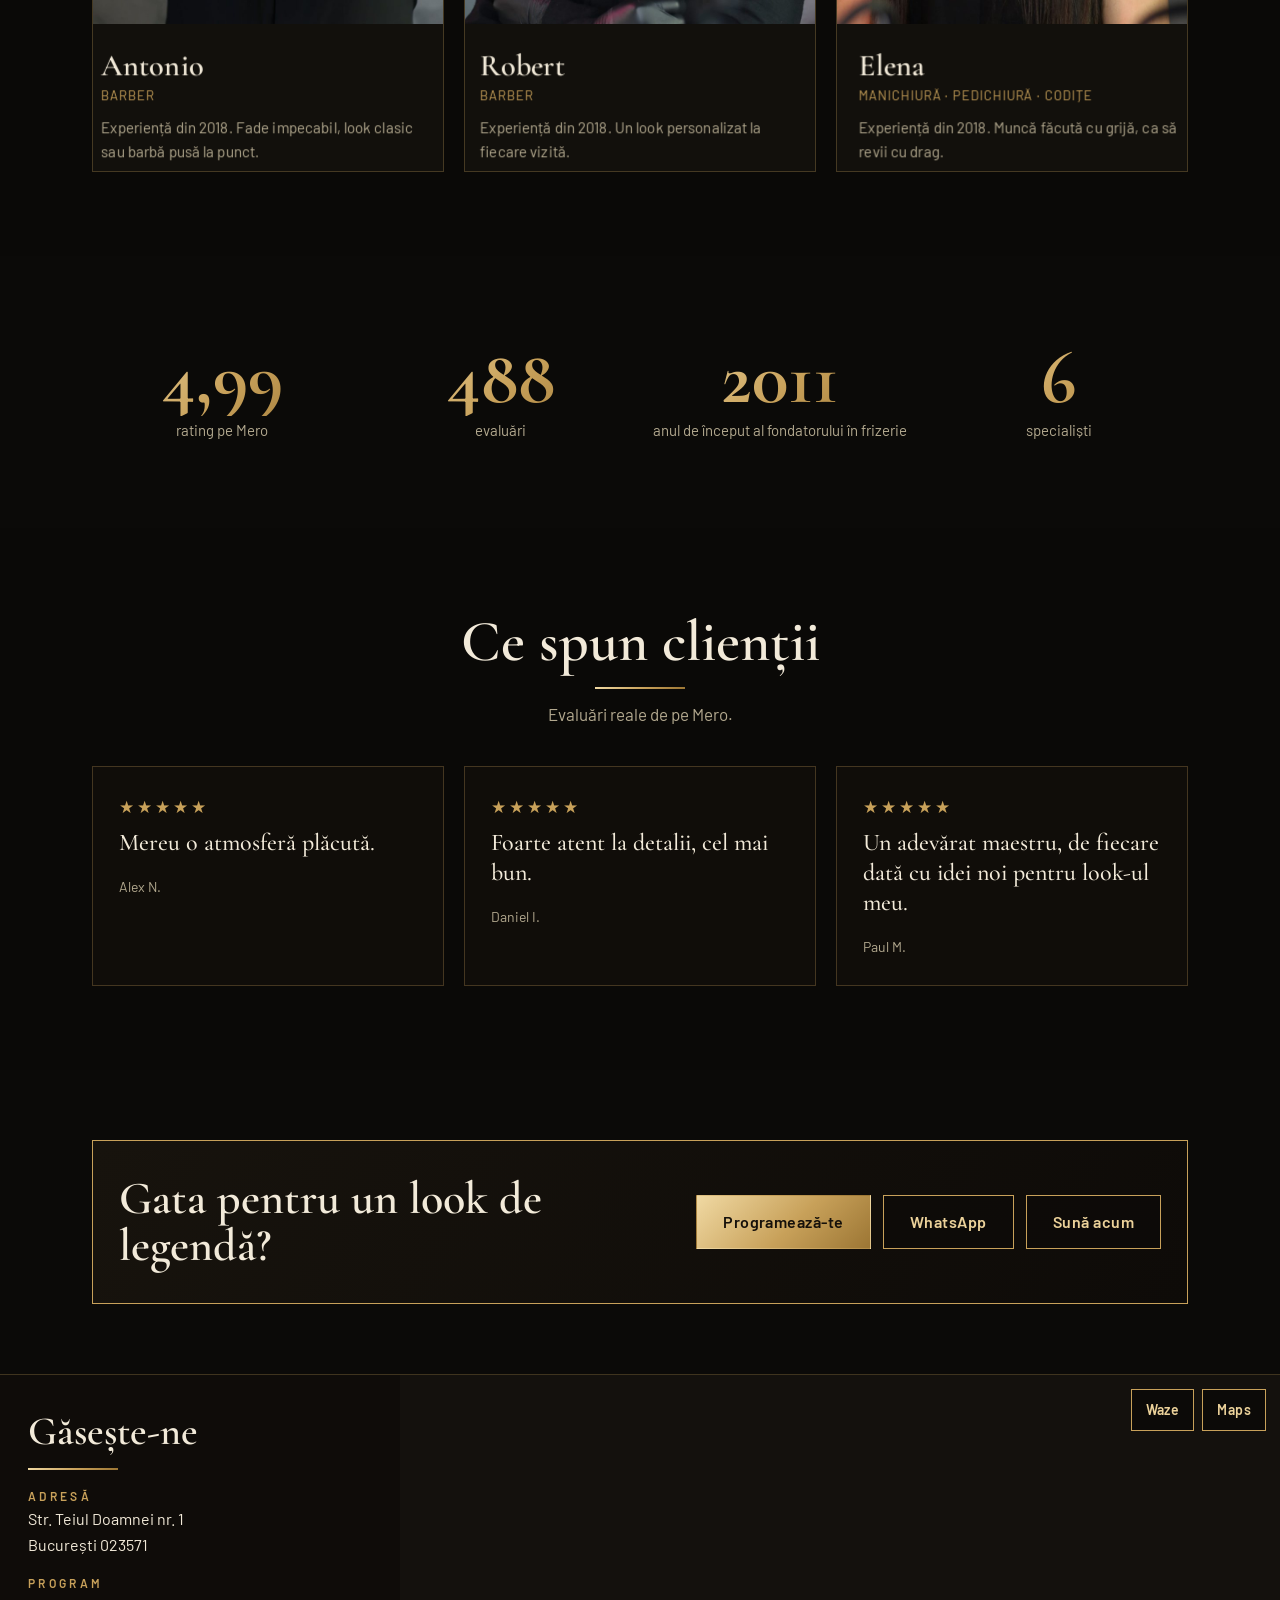
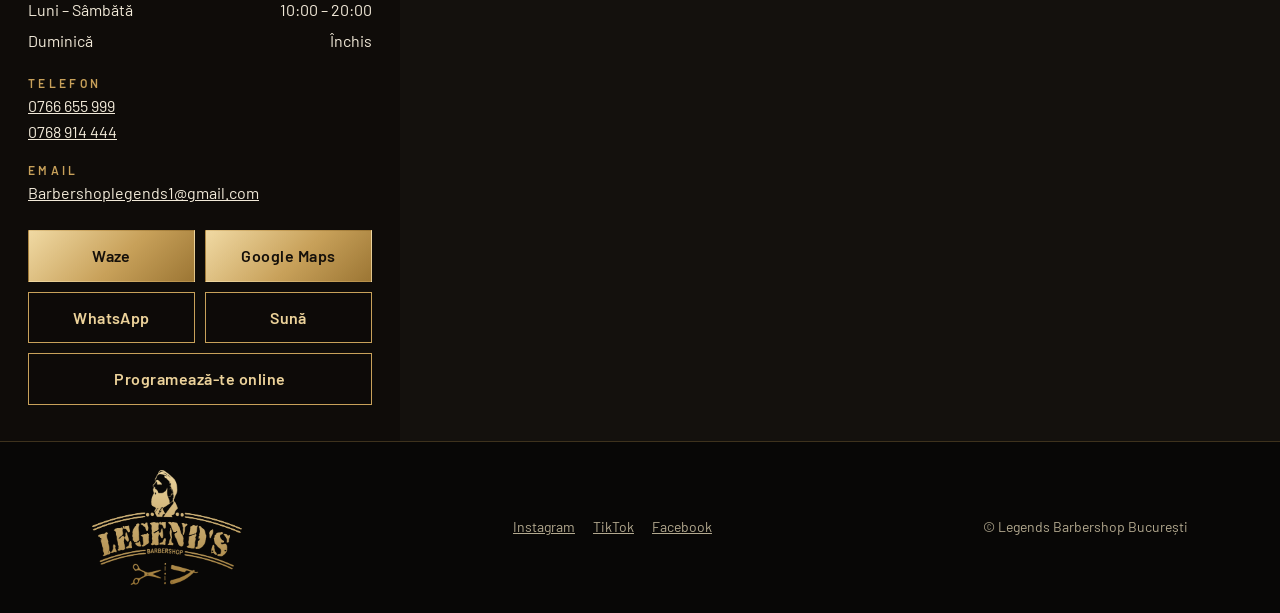
==== commit 54a8516e: "Add files via upload" ====
--- a/index.html
+++ b/index.html
@@ -95,7 +95,7 @@
 .sig{font-family:var(--serif);font-style:italic;font-size:28px;color:var(--gold2)}
 .pk{display:grid;gap:20px;perspective:1100px}
 @media(min-width:700px){.pk{grid-template-columns:1fr 1fr}}
-@media(min-width:1000px){.pk{grid-template-columns:repeat(4,1fr)}}
+.pc .pph{aspect-ratio:16/9}.pc .pph::after{display:none}
 .pc{background:linear-gradient(170deg,#1b1610,#0f0c09);border:1px solid var(--line);padding:0;overflow:hidden;display:flex;flex-direction:column}
 .pb{padding:22px 24px 26px;display:flex;flex-direction:column;flex:1}
 .pc.top{border-color:var(--gold);box-shadow:0 0 0 1px var(--gold)}
@@ -177,7 +177,7 @@
 <canvas id="gl" aria-hidden="true"></canvas>
 <header><div class="wrap bar">
  <a class="logo" href="#top" id="home" aria-label="Legends Barbershop, înapoi sus"><img src="img/logo-icon.png" alt="" width="34" height="60"><span>LEGENDS<small>BARBER SHOP</small></span></a>
- <nav aria-label="Principal"><a href="#servicii">Servicii</a><a href="#pachete">Pachete</a><a href="#salon">Salonul</a><a href="#echipa">Echipa</a><a href="#contact">Contact</a></nav>
+ <nav aria-label="Principal"><a href="#servicii">Servicii</a><a href="#oferte">Oferte</a><a href="#salon">Salonul</a><a href="#echipa">Echipa</a><a href="#contact">Contact</a></nav>
  <a class="btn fill" href="https://mero.ro/p/legends-barber-shop" target="_blank" rel="noopener">Programează-te</a>
 </div></header>
 
@@ -192,7 +192,7 @@
 </div></div>
 
 <div class="trust"><div class="wrap">
- <div><b>4,99 / 5</b>488 evaluări</div><div><b>13 ani</b>experiență la fondator</div><div><b>6 specialiști</b>în echipă</div><div><b>Luni–Sâmbătă</b>10:00 – 20:00</div><div style="grid-column:1/-1;border:0" class="t5"><b>Programare online</b>în câteva secunde</div>
+ <div><b>4,99 / 5</b>488 evaluări</div><div><b>Din 2011</b>în frizerie, fondatorul</div><div><b>6 specialiști</b>în echipă</div><div><b>Luni–Sâmbătă</b>10:00 – 20:00</div><div style="grid-column:1/-1;border:0" class="t5"><b>Programare online</b>în câteva secunde</div>
 </div></div>
 
 <section id="servicii" class="dim"><div class="wrap">
@@ -200,8 +200,8 @@
  <p class="sub rv-in">Fiecare serviciu, făcut cu atenție la detalii și într-o atmosferă primitoare.</p>
  <div class="grid g3">
   <article class="sv tilt rv-in"><div class="sph"><img src="img/servicii/tuns.jpg" data-b="img/servicii/tuns" data-fb="img/salon-1.jpg" alt="Tuns și styling" loading="lazy" style="object-position:50% 40%" onerror="nx(this)"></div><div class="sb"><h3>Tuns și styling</h3><p>Fade, clasic sau personalizat, cu spălat și aranjat.</p><div class="from">de la 70 lei</div></div></article>
-  <article class="sv tilt rv-in"><div class="sph"><img src="img/servicii/barba.jpg" data-b="img/servicii/barba" data-fb="img/salon-2.jpg" alt="Barbă și hot towel" loading="lazy" style="object-position:30% 50%" onerror="nx(this)"></div><div class="sb"><h3>Barbă și hot towel</h3><p>Aranjat, contur, barbierit cu prosop cald și vopsit barbă.</p><div class="from">de la 50 lei</div></div></article>
-  <article class="sv tilt rv-in"><div class="sph"><img src="img/servicii/cosmetica.jpg" data-b="img/servicii/cosmetica" data-fb="img/salon-4.jpg" alt="Cosmetică masculină" loading="lazy" style="object-position:70% 50%" onerror="nx(this)"></div><div class="sb"><h3>Cosmetică masculină</h3><p>Tratament facial, Vapofor, black mask și pensat.</p><div class="from">de la 40 lei</div></div></article>
+  <article class="sv tilt rv-in"><div class="sph"><img src="img/servicii/barba.jpg" data-b="img/servicii/barba" data-fb="img/salon-2.jpg" alt="Barbă și hot towel" loading="lazy" style="object-position:30% 50%" onerror="nx(this)"></div><div class="sb"><h3>Barbă și hot towel</h3><p>Aranjat, contur, barbierit cu prosop cald și vopsit barbă.</p><div class="from">de la 25 lei</div></div></article>
+  <article class="sv tilt rv-in"><div class="sph"><img src="img/servicii/cosmetica.jpg" data-b="img/servicii/cosmetica" data-fb="img/salon-4.jpg" alt="Cosmetică masculină" loading="lazy" style="object-position:70% 50%" onerror="nx(this)"></div><div class="sb"><h3>Cosmetică masculină</h3><p>Tratament facial cu Vapofor și pensat.</p><div class="from">de la 50 lei</div></div></article>
   <article class="sv tilt rv-in"><div class="sph"><img src="img/servicii/manichiura.jpg" data-b="img/servicii/manichiura" data-fb="img/salon-3.jpg" alt="Manichiură și pedichiură" loading="lazy" style="object-position:50% 60%" onerror="nx(this)"></div><div class="sb"><h3>Manichiură și pedichiură</h3><p>Îngrijire completă pentru mâini și picioare.</p><div class="from">de la 60 lei</div></div></article>
   <article class="sv tilt rv-in"><div class="sph"><img src="img/servicii/codite.jpg" data-b="img/servicii/codite" data-fb="img/salon-1.jpg" alt="Codițe" loading="lazy" style="object-position:80% 40%" onerror="nx(this)"></div><div class="sb"><h3>Codițe</h3><p>Codițe pe păr natural sau cu meșă, în orice culoare.</p><div class="from">de la 200 lei</div></div></article>
   <article class="sv tilt rv-in"><div class="sph"><img src="img/servicii/epilare.jpg" data-b="img/servicii/epilare" data-fb="img/salon-2.jpg" alt="Epilare" loading="lazy" style="object-position:80% 60%" onerror="nx(this)"></div><div class="sb"><h3>Epilare</h3><p>Nas, urechi, pomeți și sprâncene, rapid și curat.</p><div class="from">de la 10 lei</div></div></article>
@@ -212,29 +212,29 @@
  <div class="photo tilt rv-in"><img src="img/salon-3.jpg" alt="Interiorul Legends Barbershop cu scaune negre și oglinzi luminate" loading="lazy"></div>
  <div class="rv-in">
   <h2>Unde stilul se întâlnește cu măiestria</h2>
-  <p>De 7 ani, Legends este locul unde pasiunea pentru frizerie prinde viață în fiecare tunsoare. O tunsoare bună înseamnă mai mult decât aspect: înseamnă încredere, atitudine și stare de bine.</p>
+  <p>Din anul 2018, Legends este locul unde pasiunea pentru frizerie prinde viață în fiecare tunsoare. O tunsoare bună înseamnă mai mult decât aspect: înseamnă încredere, atitudine și stare de bine.</p>
   <p>La Legends nu primești doar un serviciu, ci o experiență completă, într-o atmosferă profesionistă și primitoare.</p>
   <p class="sig">Hamude, fondator</p>
   <a class="btn" href="#echipa" style="margin-top:12px">Cunoaște echipa</a>
  </div>
 </div></section>
 
-<section id="pachete" class="dim"><div class="wrap">
- <h2 class="rv-in">Pachete</h2>
- <p class="sub rv-in">Mai multe servicii într-o singură vizită, la preț redus față de prețul normal.</p>
+<section id="oferte" class="dim"><div class="wrap">
+ <h2 class="rv-in">Oferte</h2>
+ <p class="sub rv-in">Pachete și oferte speciale, cu prețurile din salon.</p>
  <div class="pk">
-  <article class="pc tilt rv-in"><div class="pph"><img src="img/pachete/silver.jpg" data-b="img/pachete/silver" data-fb="img/salon-1.jpg" alt="Pachet Silver" loading="lazy" style="object-position:40% 50%" onerror="nx(this)"></div><div class="pb"><h3>Silver</h3><div class="t">1 h</div><ul><li>Tuns</li><li>Aranjat barbă și contur</li><li>Spălat și styling</li></ul><div class="pr"><strong>120</strong><em>lei</em><s>145 lei</s></div><a class="btn" href="https://mero.ro/p/legends-barber-shop" target="_blank" rel="noopener">Programează</a></div></article>
-  <article class="pc top tilt rv-in"><div class="pph"><img src="img/pachete/golden.jpg" data-b="img/pachete/golden" data-fb="img/salon-3.jpg" alt="Pachet Golden" loading="lazy" style="object-position:50% 40%" onerror="nx(this)"></div><div class="pb"><h3>Golden</h3><div class="t">1 h 30 min</div><ul><li>Tuns, barbă și contur, styling</li><li>Vopsit barbă cu masaj capilar</li><li>Tratament facial</li><li>Epilat facial</li></ul><div class="pr"><strong>220</strong><em>lei</em><s>285 lei</s></div><a class="btn fill" href="https://mero.ro/p/legends-barber-shop" target="_blank" rel="noopener">Programează</a></div></article>
-  <article class="pc tilt rv-in"><div class="pph"><img src="img/pachete/ingrijire.jpg" data-b="img/pachete/ingrijire" data-fb="img/salon-4.jpg" alt="Pachet Îngrijire completă" loading="lazy" style="object-position:60% 50%" onerror="nx(this)"></div><div class="pb"><h3>Îngrijire completă</h3><div class="t">1 h</div><ul><li>Manichiură</li><li>Tratament facial</li><li>Pensat</li></ul><div class="pr"><strong>150</strong><em>lei</em><s>180 lei</s></div><a class="btn" href="https://mero.ro/p/legends-barber-shop" target="_blank" rel="noopener">Programează</a></div></article>
-  <article class="pc tilt rv-in"><div class="pph"><img src="img/pachete/cosmetica.jpg" data-b="img/pachete/cosmetica" data-fb="img/salon-2.jpg" alt="Pachet Cosmetică" loading="lazy" style="object-position:60% 50%" onerror="nx(this)"></div><div class="pb"><h3>Cosmetică</h3><div class="t">1 h 30 min</div><ul><li>Manichiură și pedichiură</li><li>Tratament facial</li><li>Pensat</li></ul><div class="pr"><strong>200</strong><em>lei</em><s>250 lei</s></div><a class="btn" href="https://mero.ro/p/legends-barber-shop" target="_blank" rel="noopener">Programează</a></div></article>
- </div>
- <details class="rv-in"><summary>Lista completă de prețuri</summary><div class="pl">
-  <div><h4>Frizerie</h4><p><span>Tuns fără spălat</span><b>70–80</b></p><p><span>Tuns și spălat</span><b>80–90</b></p><p><span>Aranjat barbă și contur</span><b>50</b></p><p><span>Barbierit hot towel</span><b>50–60</b></p><p><span>Vopsit barbă</span><b>20–35</b></p><p><span>Spălat și aranjat</span><b>25</b></p><p><span>Masaj cervical</span><b>20</b></p>
-  <h4>Codițe</h4><p><span>Pe păr natural</span><b>200</b></p><p><span>Cu meșă</span><b>250–450</b></p></div>
-  <div><h4>Cosmetică masculină</h4><p><span>Tratament Vapofor</span><b>50–100</b></p><p><span>Black mask</span><b>40</b></p><p><span>Pensat</span><b>50</b></p><p><span>Pensat cu ață</span><b>40</b></p><p><span>Pensat cu brici</span><b>20</b></p>
-  <h4>Epilare</h4><p><span>Pomeți, nas, ureche, sprâncene</span><b>10</b></p><p><span>Pachet epilat complet</span><b>30</b></p>
-  <h4>Manichiură și pedichiură</h4><p><span>Manichiură</span><b>60</b></p><p><span>Pedichiură</span><b>70–90</b></p><p><span>Pachet mani + pedi</span><b>130–150</b></p></div>
- </div></details>
+  <article class="pc top tilt rv-in"><div class="pph"><img src="img/oferte/golden.jpg" alt="Oferta Golden, Legends Barbershop" loading="lazy"></div><div class="pb"><h3>Golden</h3><div class="t">1 h 30 min</div><ul><li>Tuns capilar, aranjat barbă și contur</li><li>Spălat și styling, vopsit barbă</li><li>Masaj capilar și tratament facial</li><li>Epilat facial (urechi, nas, pomeți)</li></ul><div class="pr"><strong>220</strong><em>lei</em><s>260 lei</s></div><a class="btn fill" href="https://mero.ro/p/legends-barber-shop" target="_blank" rel="noopener">Programează</a></div></article>
+  <article class="pc tilt rv-in"><div class="pph"><img src="img/oferte/silver.jpg" alt="Oferta Silver, Legends Barbershop" loading="lazy"></div><div class="pb"><h3>Silver</h3><div class="t">1 h</div><ul><li>Tuns capilar</li><li>Aranjat barbă și contur</li><li>Spălat și styling</li></ul><div class="pr"><strong>120</strong><em>lei</em><s>130 lei</s></div><a class="btn" href="https://mero.ro/p/legends-barber-shop" target="_blank" rel="noopener">Programează</a></div></article>
+  <article class="pc tilt rv-in"><div class="pph"><img src="img/oferte/ingrijire.jpg" alt="Oferta Îngrijire completă, Legends Barbershop" loading="lazy"></div><div class="pb"><h3>Îngrijire completă</h3><div class="t">1 h</div><ul><li>Manichiură</li><li>Tratament facial</li><li>Pensat</li></ul><div class="pr"><strong>150</strong><em>lei</em><s>180 lei</s></div><a class="btn" href="https://mero.ro/p/legends-barber-shop" target="_blank" rel="noopener">Programează</a></div></article>
+  <article class="pc tilt rv-in"><div class="pph"><img src="img/oferte/cosmetica.jpg" alt="Oferta Cosmetică, Legends Barbershop" loading="lazy"></div><div class="pb"><h3>Cosmetică</h3><div class="t">1 h 30 min</div><ul><li>Manichiură și pedichiură</li><li>Tratament facial</li><li>Pensat</li></ul><div class="pr"><strong>200</strong><em>lei</em><s>250 lei</s></div><a class="btn" href="https://mero.ro/p/legends-barber-shop" target="_blank" rel="noopener">Programează</a></div></article>
+  <article class="pc tilt rv-in"><div class="pph"><img src="img/oferte/tuns-spalat-styling.jpg" alt="Oferta Tuns + spălat și styling, Legends Barbershop" loading="lazy"></div><div class="pb"><h3>Tuns + spălat și styling</h3><ul><li>Tuns capilar</li><li>Spălat și styling</li></ul><div class="pr"><strong>80</strong><em>lei</em></div><a class="btn" href="https://mero.ro/p/legends-barber-shop" target="_blank" rel="noopener">Programează</a></div></article>
+  <article class="pc tilt rv-in"><div class="pph"><img src="img/oferte/tuns.jpg" alt="Oferta Tuns capilar fără spălat, Legends Barbershop" loading="lazy"></div><div class="pb"><h3>Tuns capilar fără spălat</h3><ul><li>Tuns precis</li><li>Stil personalizat</li><li>Look impecabil</li></ul><div class="pr"><strong>70</strong><em>lei</em></div><a class="btn" href="https://mero.ro/p/legends-barber-shop" target="_blank" rel="noopener">Programează</a></div></article>
+  <article class="pc tilt rv-in"><div class="pph"><img src="img/oferte/barba.jpg" alt="Oferta Aranjat barbă și contur, Legends Barbershop" loading="lazy"></div><div class="pb"><h3>Aranjat barbă și contur</h3><ul><li>Aranjat barbă profesional</li><li>Contur precis</li><li>Prosop cald inclus</li></ul><div class="pr"><strong>50</strong><em>lei</em></div><a class="btn" href="https://mero.ro/p/legends-barber-shop" target="_blank" rel="noopener">Programează</a></div></article>
+  <article class="pc tilt rv-in"><div class="pph"><img src="img/oferte/codite-femei.jpg" alt="Oferta Codițe din păr natural pentru femei, Legends Barbershop" loading="lazy"></div><div class="pb"><h3>Codițe din păr natural pentru femei</h3><ul><li>Păr 100% natural</li><li>Lucrare profesională</li><li>Rezistență îndelungată</li></ul><div class="pr"><strong>200</strong><em>lei</em></div><a class="btn" href="https://mero.ro/p/legends-barber-shop" target="_blank" rel="noopener">Programează</a></div></article>
+  <article class="pc tilt rv-in"><div class="pph"><img src="img/oferte/codite-natural.jpg" alt="Oferta Codițe din păr natural, Legends Barbershop" loading="lazy"></div><div class="pb"><h3>Codițe din păr natural</h3><ul><li>Păr natural</li><li>Lucrare profesională</li><li>Rezistență îndelungată</li></ul><div class="pr"><strong>200</strong><em>lei</em></div><a class="btn" href="https://mero.ro/p/legends-barber-shop" target="_blank" rel="noopener">Programează</a></div></article>
+  <article class="pc tilt rv-in"><div class="pph"><img src="img/oferte/codite-mesa.jpg" alt="Oferta Codițe cu meșă, Legends Barbershop" loading="lazy"></div><div class="pb"><h3>Codițe cu meșă</h3><ul><li>În orice culoare</li><li>Lucrare profesională</li><li>Rezistență îndelungată</li></ul><div class="pr"><strong style="font-size:44px">250–450</strong><em>lei</em></div><a class="btn" href="https://mero.ro/p/legends-barber-shop" target="_blank" rel="noopener">Programează</a></div></article>
+ </div>
+ <details class="rv-in" open><summary>Lista de prețuri</summary><div class="pl"><div><p><span>Tuns</span><b>70 lei</b></p><p><span>Tuns + spălat + styling</span><b>80 lei</b></p><p><span>Tuns pensionari</span><b>40 lei</b></p><p><span>Aranjat barbă + contur</span><b>50 lei</b></p><p><span>Tuns barbă</span><b>25 lei</b></p><p><span>Contur barbă</span><b>25 lei</b></p><p><span>Spălat</span><b>10 lei</b></p><p><span>Spălat + styling</span><b>20 lei</b></p><p><span>Bărbierit cu prosop cald</span><b>60 lei</b></p><p><span>Vopsit păr capilar</span><b>50 lei</b></p><p><span>Vopsit barbă scurtă</span><b>20 lei</b></p><p><span>Vopsit barbă lungă</span><b>30 lei</b></p></div><div><p><span>Epilat nazal</span><b>10 lei</b></p><p><span>Epilat pomeți</span><b>10 lei</b></p><p><span>Epilat urechi</span><b>10 lei</b></p><p><span>Epilat sprâncene</span><b>10 lei</b></p><p><span>Pensat (clasic sau ață)</span><b>50 lei</b></p><p><span>Manichiură cu masaj</span><b>70 lei</b></p><p><span>Pedichiură cu masaj</span><b>100 lei</b></p><p><span>Manichiură</span><b>60 lei</b></p><p><span>Pedichiură</span><b>70 lei</b></p><p><span>Ras capilar (spălat gratuit)</span><b>50 lei</b></p><p><span>Masaj cervical</span><b>20 lei</b></p><p><span>Tratament facial cu Vapofor</span><b>70 lei</b></p></div></div></details>
 </div></section>
 
 <section id="salon"><div class="wrap">
@@ -252,12 +252,12 @@
  <h2 class="rv-in">Echipa Legends</h2>
  <p class="sub rv-in">Alege specialistul la care vrei să te programezi direct din calendar.</p>
  <div class="team">
-  <article class="pe tilt rv-in"><div class="ph">H<img src="img/hamude.jpg" data-b="img/hamude" alt="Hamude, fondator" loading="lazy" onerror="nx(this)"></div><div class="t"><h3>Hamude</h3><p class="role">BARBER ȘI FONDATOR</p><p>13 ani de experiență. Detalii, stil personalizat și respect pentru fiecare client.</p></div></article>
-  <article class="pe tilt rv-in"><div class="ph">G<img src="img/giovani.jpg" data-b="img/giovani" alt="Giovani, barber" loading="lazy" onerror="nx(this)"></div><div class="t"><h3>Giovani</h3><p class="role">BARBER</p><p>Peste 11 ani de experiență, 7 în echipă. Precizie și atenție la detalii.</p></div></article>
-  <article class="pe tilt rv-in"><div class="ph">O<img src="img/omar.jpg" data-b="img/omar" alt="Omar, barber" loading="lazy" onerror="nx(this)"></div><div class="t"><h3>Omar</h3><p class="role">BARBER</p><p>5 ani la Legends. O tunsoare care îți reflectă personalitatea.</p></div></article>
-  <article class="pe tilt rv-in"><div class="ph">A<img src="img/antonio.jpg" data-b="img/antonio" alt="Antonio, barber" loading="lazy" onerror="nx(this)"></div><div class="t"><h3>Antonio</h3><p class="role">BARBER</p><p>6 ani de experiență. Fade impecabil, look clasic sau barbă pusă la punct.</p></div></article>
-  <article class="pe tilt rv-in"><div class="ph">R<img src="img/robert.jpg" data-b="img/robert" alt="Robert, barber" loading="lazy" onerror="nx(this)"></div><div class="t"><h3>Robert</h3><p class="role">BARBER</p><p>6 ani în barbering, 3 în echipă. Un look personalizat la fiecare vizită.</p></div></article>
-  <article class="pe tilt rv-in"><div class="ph">E<img src="img/elena.jpg" data-b="img/elena" alt="Elena, manichiură și codițe" loading="lazy" onerror="nx(this)"></div><div class="t"><h3>Elena</h3><p class="role">MANICHIURĂ · PEDICHIURĂ · CODIȚE</p><p>De 4 ani și jumătate la Legends. Muncă făcută cu grijă, ca să revii cu drag.</p></div></article>
+  <article class="pe tilt rv-in"><div class="ph">H<img src="img/hamude.jpg" data-b="img/hamude" alt="Hamude, fondator" loading="lazy" onerror="nx(this)"></div><div class="t"><h3>Hamude</h3><p class="role">BARBER ȘI FONDATOR</p><p>Experiență din 2011. Pune accent pe detalii, stil personalizat și respect pentru fiecare client.</p></div></article>
+  <article class="pe tilt rv-in"><div class="ph">G<img src="img/giovani.jpg" data-b="img/giovani" alt="Giovani, barber" loading="lazy" onerror="nx(this)"></div><div class="t"><h3>Giovani</h3><p class="role">BARBER</p><p>Experiență din 2013. Precizie și atenție la detalii în fiecare lucrare.</p></div></article>
+  <article class="pe tilt rv-in"><div class="ph">O<img src="img/omar.jpg" data-b="img/omar" alt="Omar, barber" loading="lazy" onerror="nx(this)"></div><div class="t"><h3>Omar</h3><p class="role">BARBER</p><p>Experiență din 2018. O tunsoare care îți reflectă personalitatea.</p></div></article>
+  <article class="pe tilt rv-in"><div class="ph">A<img src="img/antonio.jpg" data-b="img/antonio" alt="Antonio, barber" loading="lazy" onerror="nx(this)"></div><div class="t"><h3>Antonio</h3><p class="role">BARBER</p><p>Experiență din 2018. Fade impecabil, look clasic sau barbă pusă la punct.</p></div></article>
+  <article class="pe tilt rv-in"><div class="ph">R<img src="img/robert.jpg" data-b="img/robert" alt="Robert, barber" loading="lazy" onerror="nx(this)"></div><div class="t"><h3>Robert</h3><p class="role">BARBER</p><p>Experiență din 2018. Un look personalizat la fiecare vizită.</p></div></article>
+  <article class="pe tilt rv-in"><div class="ph">E<img src="img/elena.jpg" data-b="img/elena" alt="Elena, manichiură și codițe" loading="lazy" onerror="nx(this)"></div><div class="t"><h3>Elena</h3><p class="role">MANICHIURĂ · PEDICHIURĂ · CODIȚE</p><p>Experiență din 2018. Muncă făcută cu grijă, ca să revii cu drag.</p></div></article>
  </div>
 </div></section>
 
@@ -265,7 +265,7 @@
  <div class="stats">
   <div class="rv-in"><strong class="gold" data-n="4.99" data-d="2">4,99</strong><span>rating pe Mero</span></div>
   <div class="rv-in"><strong class="gold" data-n="488">488</strong><span>evaluări</span></div>
-  <div class="rv-in"><strong class="gold" data-n="13">13</strong><span>ani experiență la fondator</span></div>
+  <div class="rv-in"><strong class="gold">2011</strong><span>anul de început al fondatorului în frizerie</span></div>
   <div class="rv-in"><strong class="gold" data-n="6">6</strong><span>specialiști</span></div>
  </div>
 </div></section>
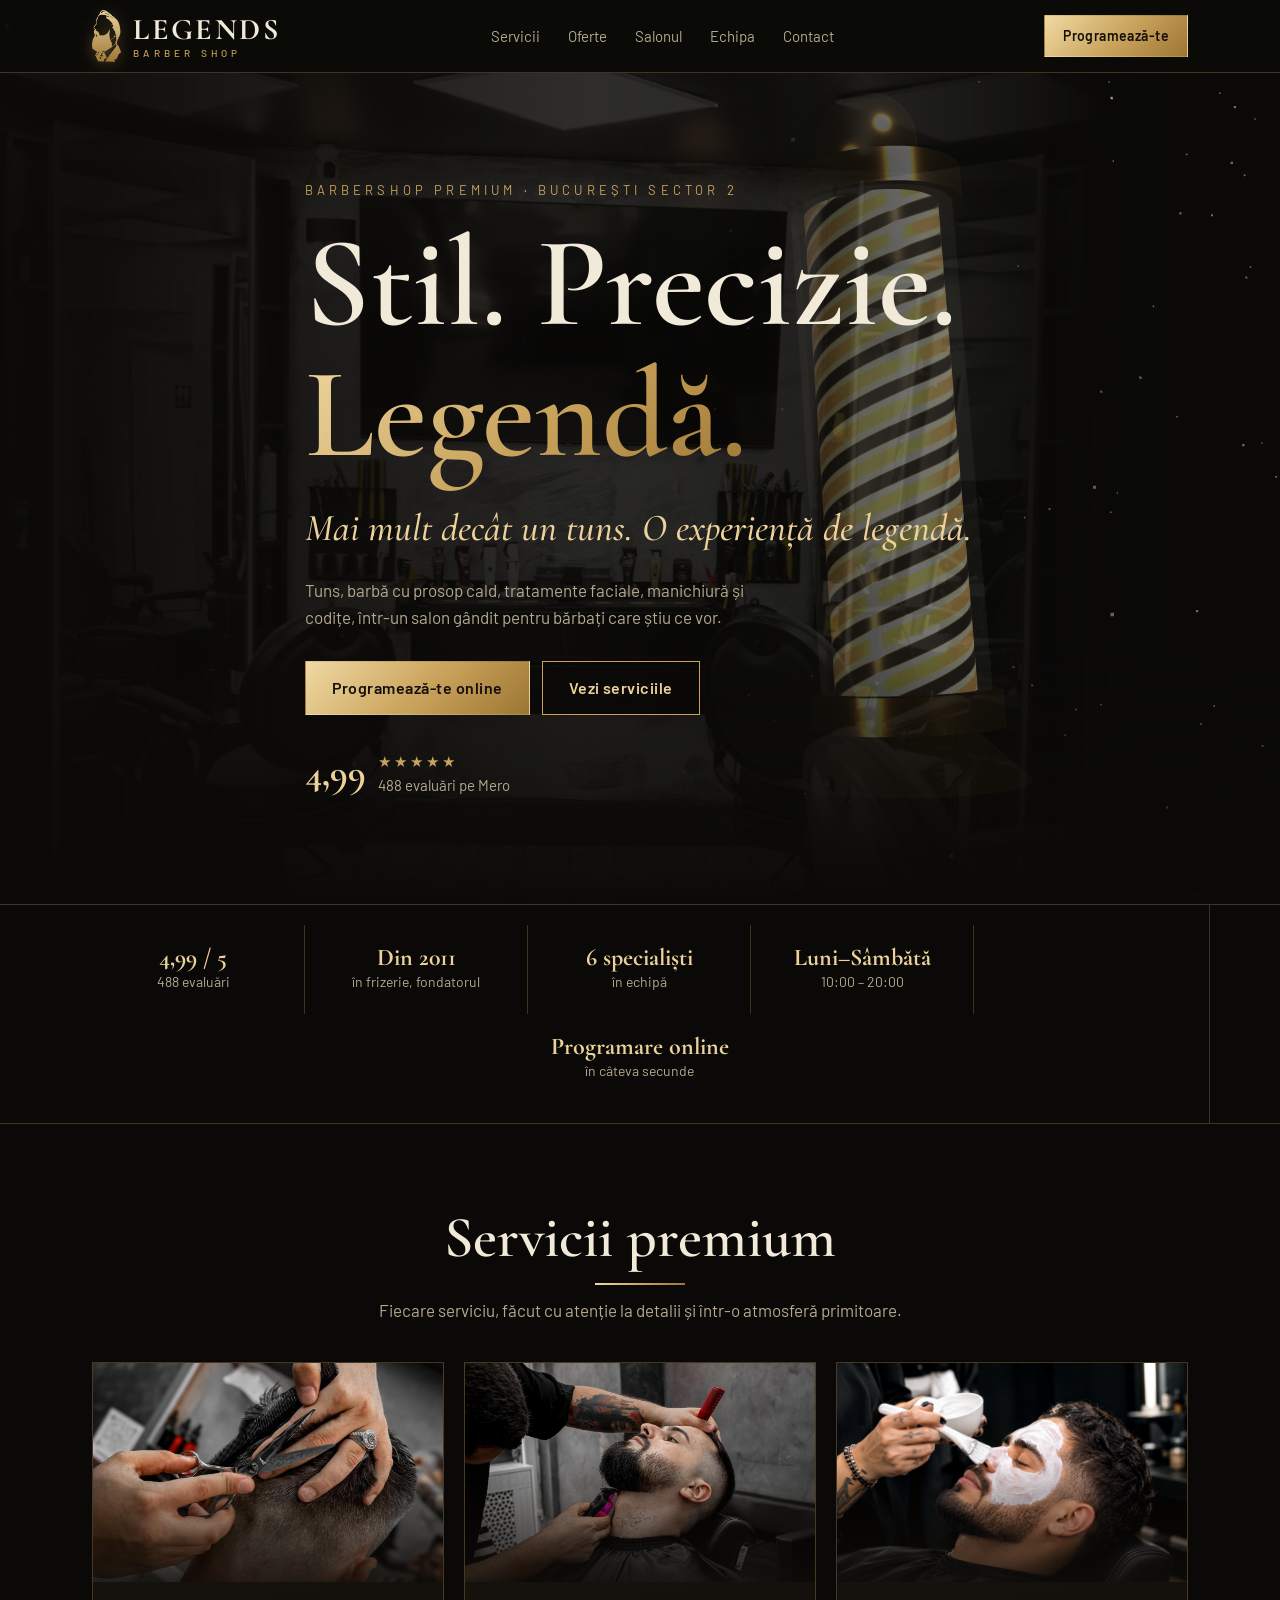
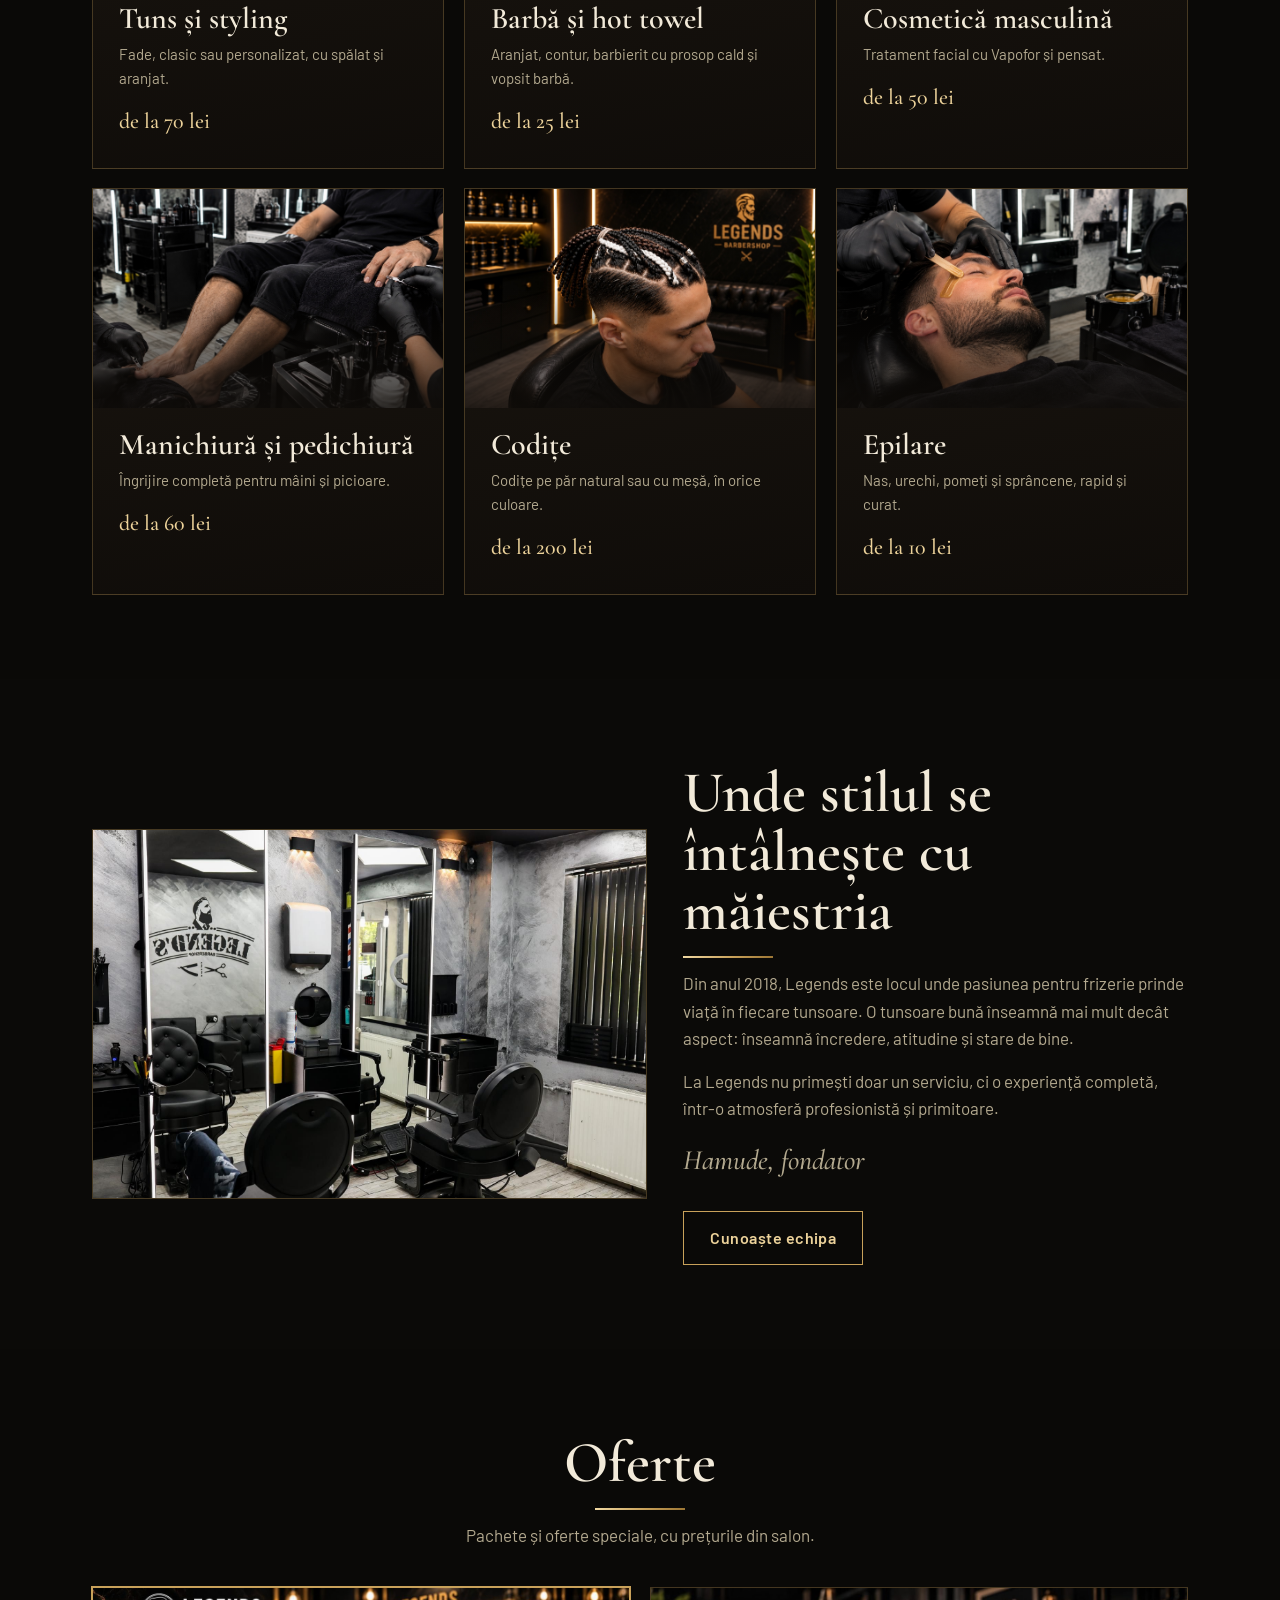
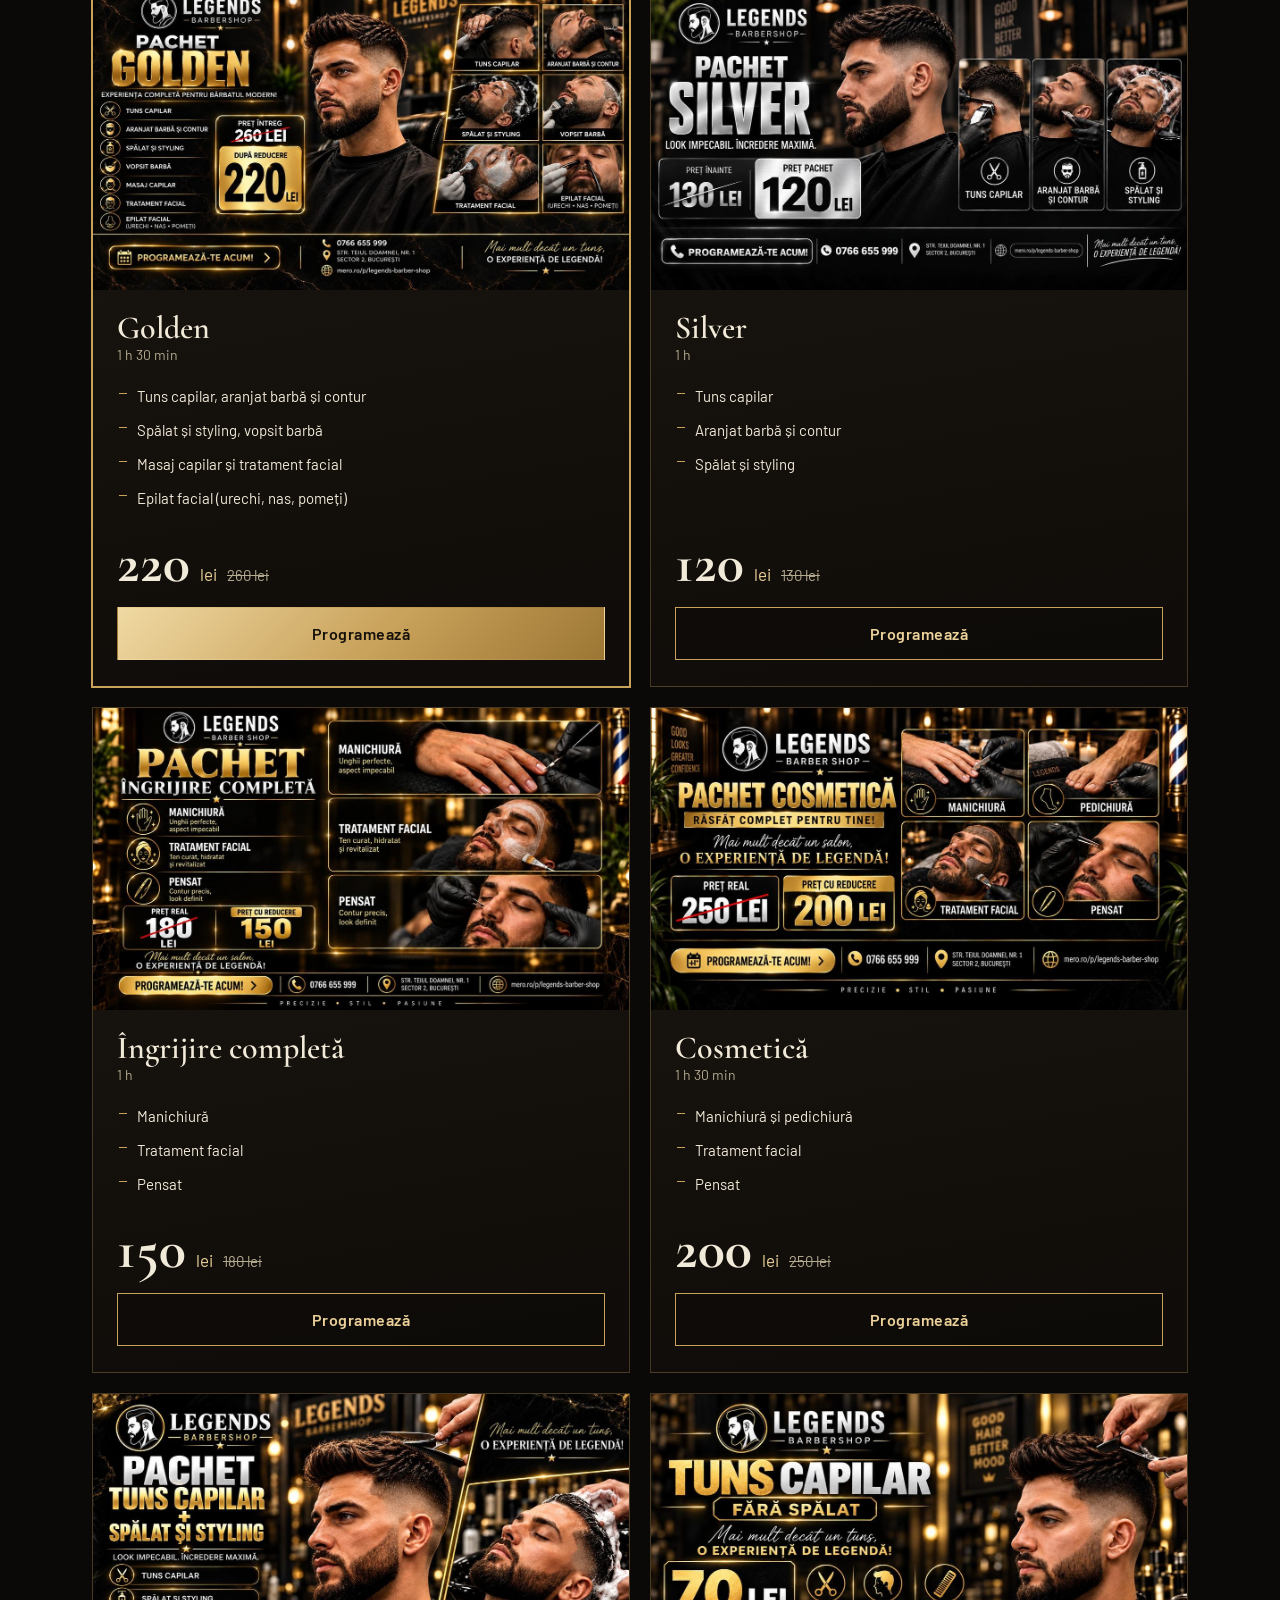
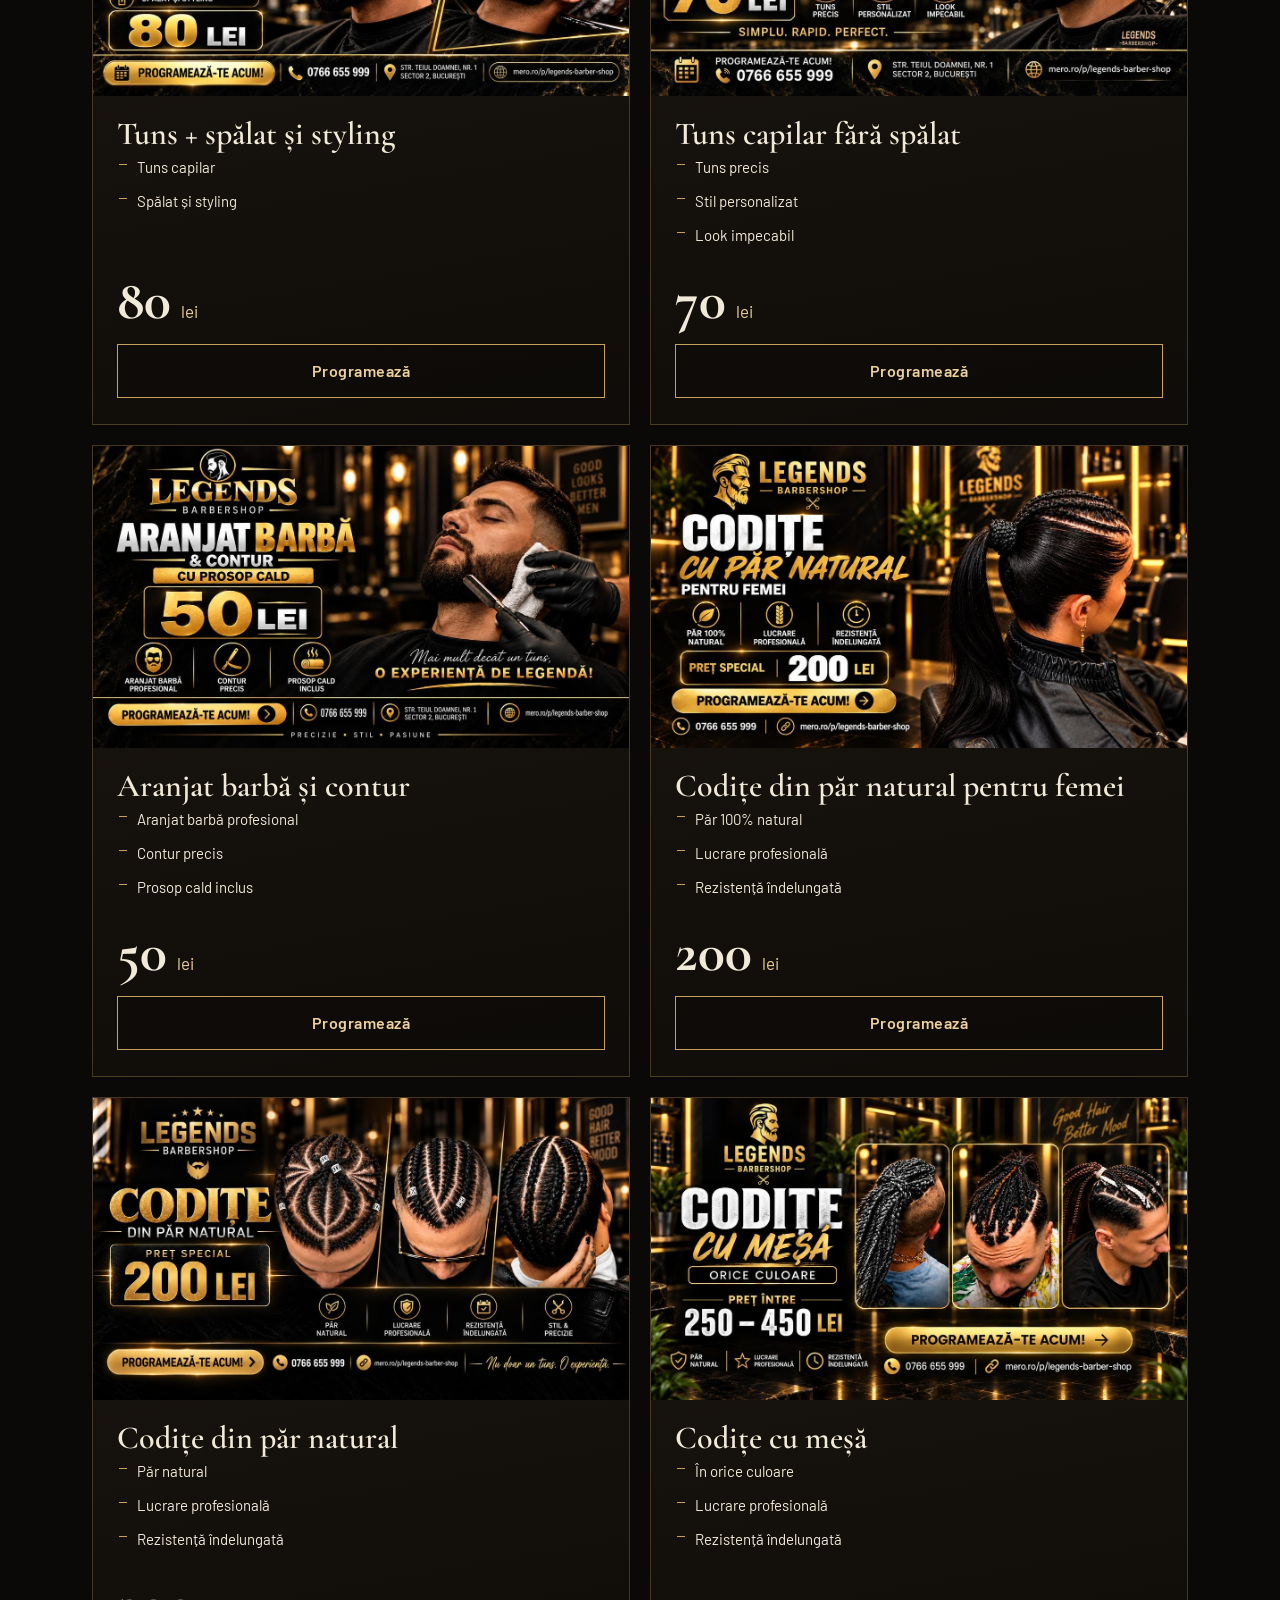
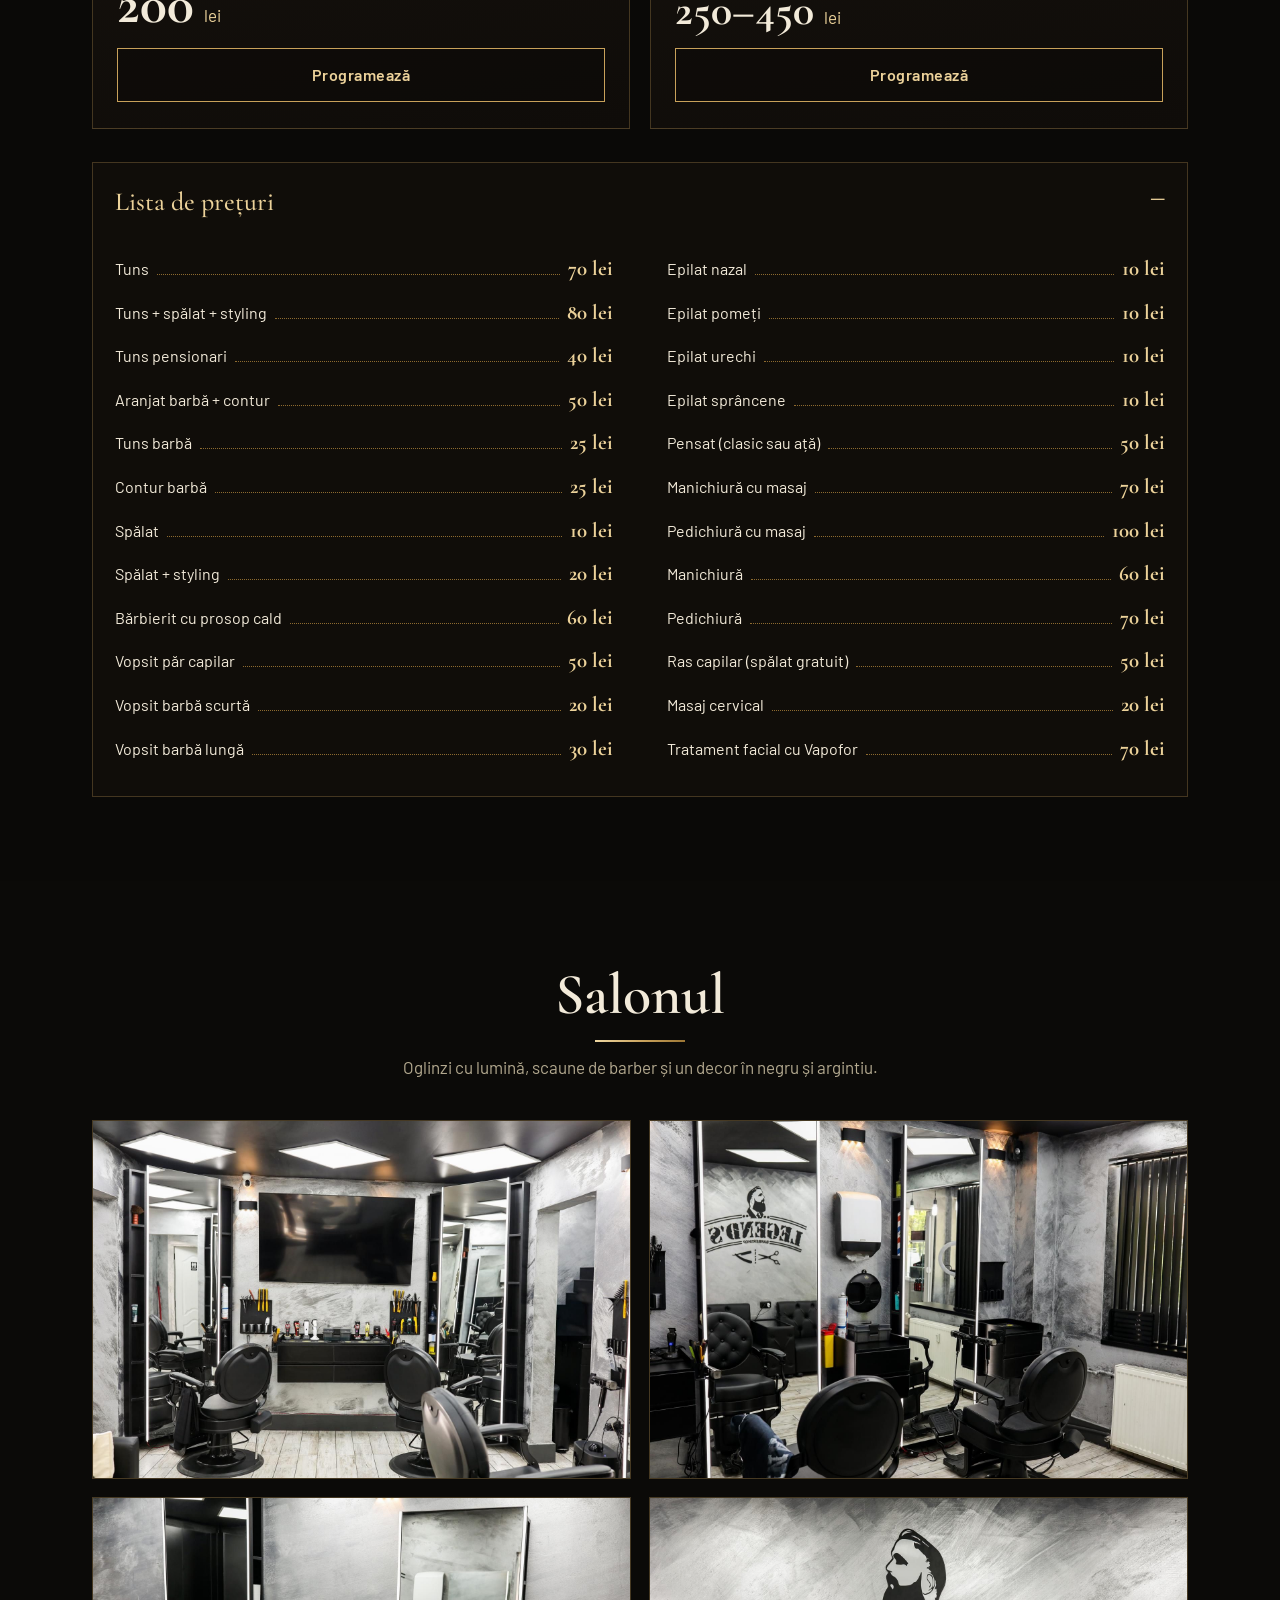
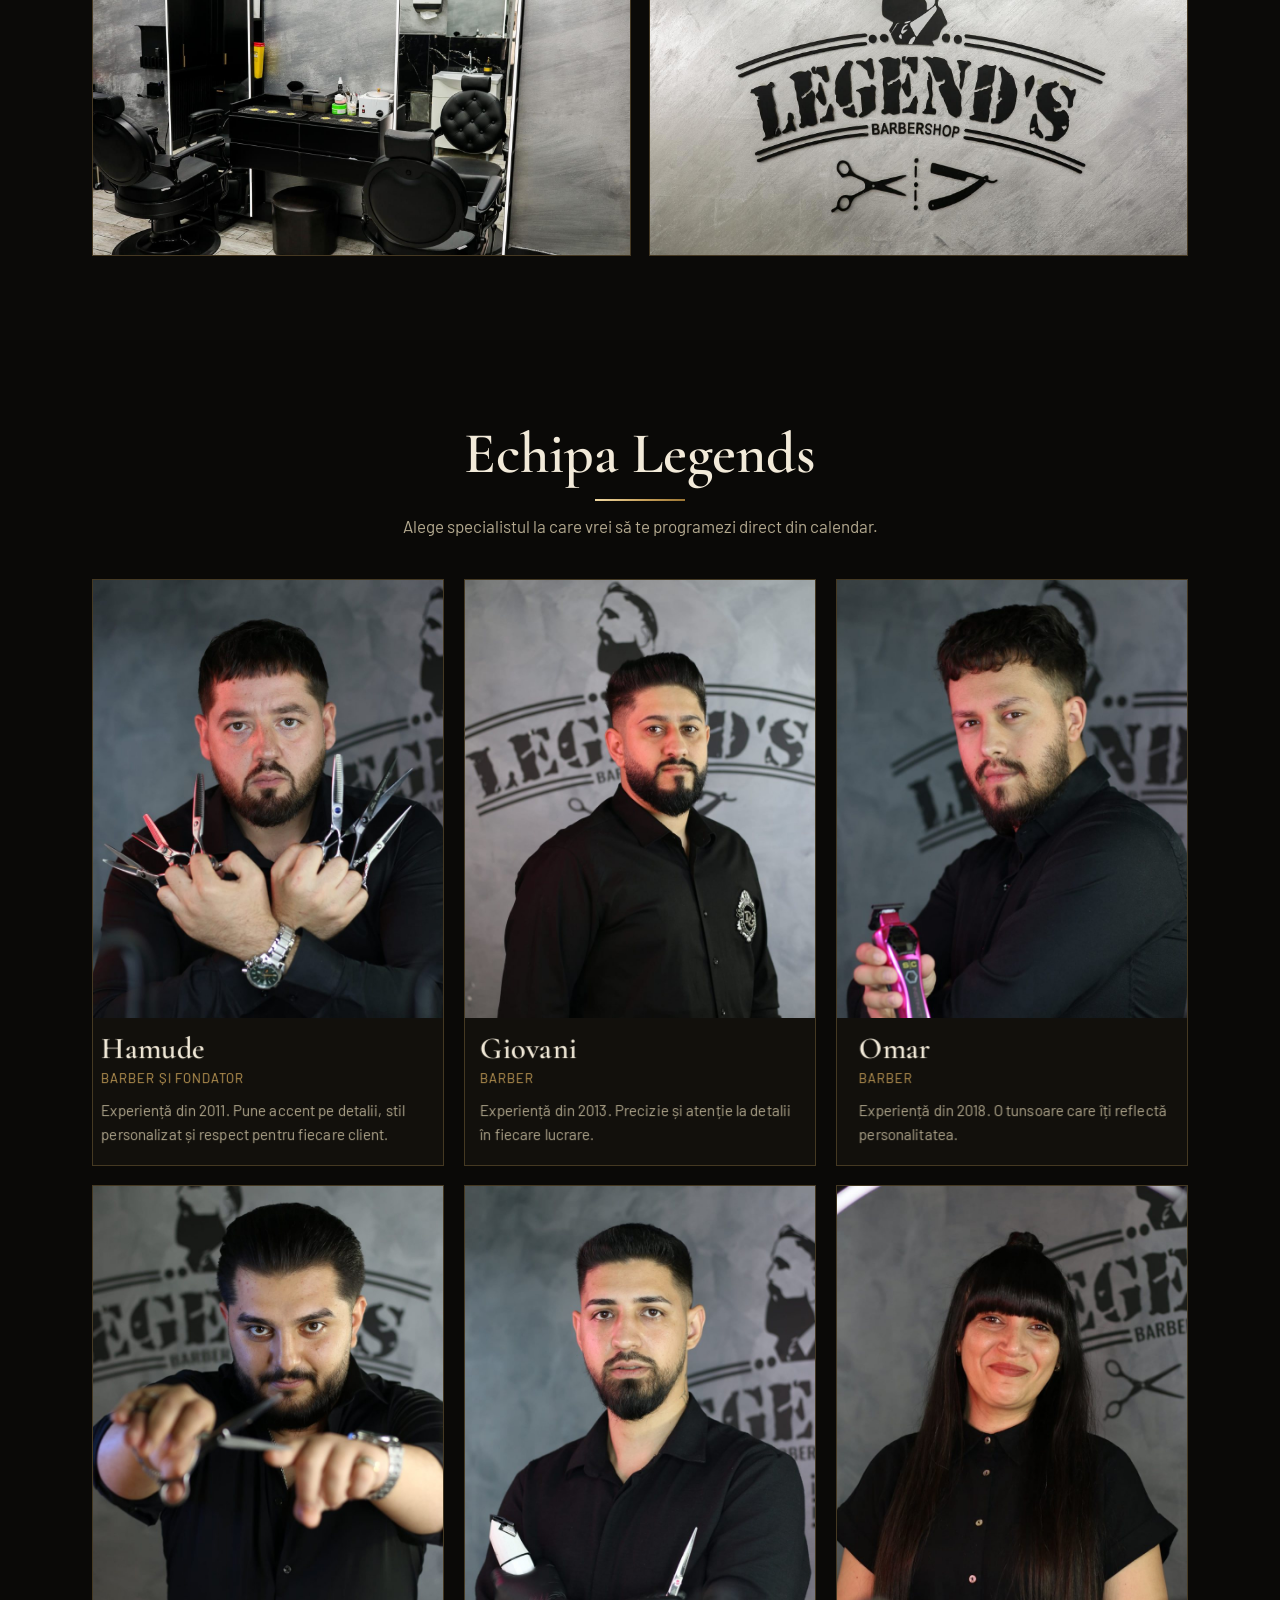
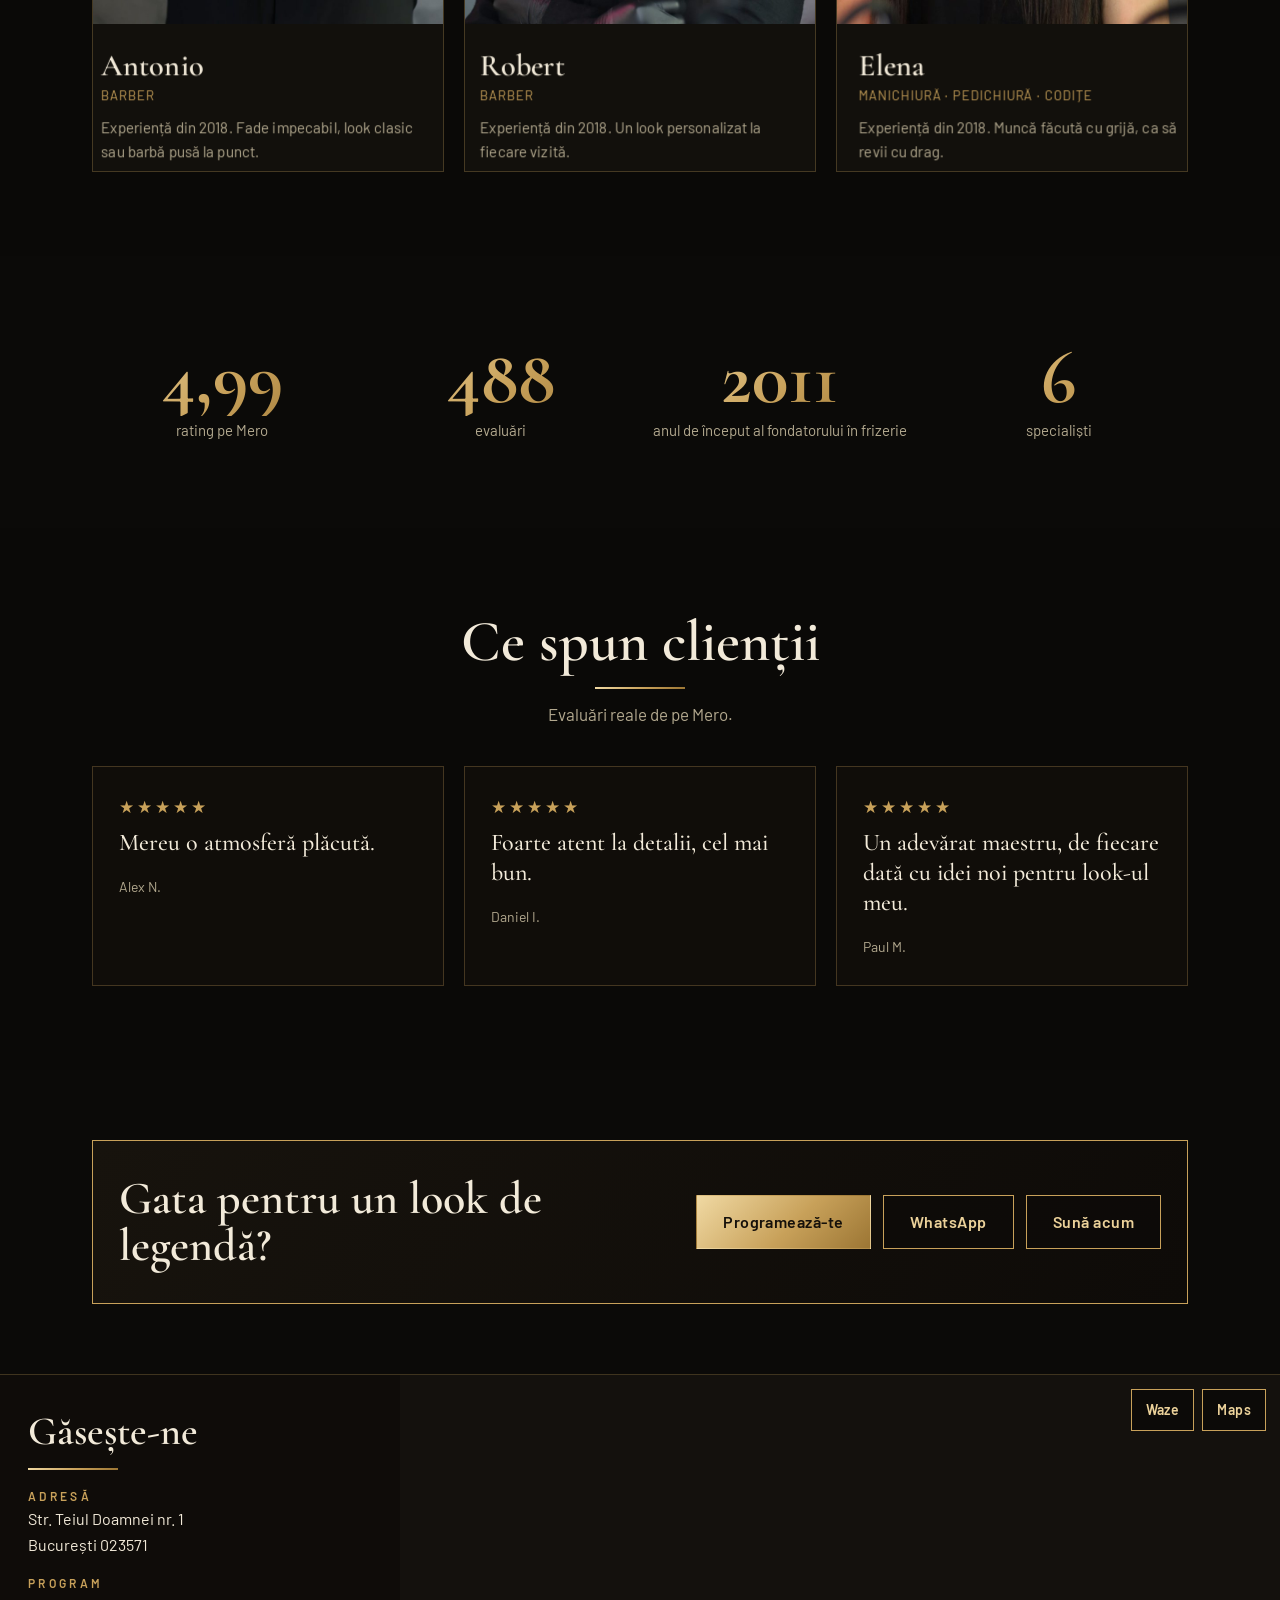
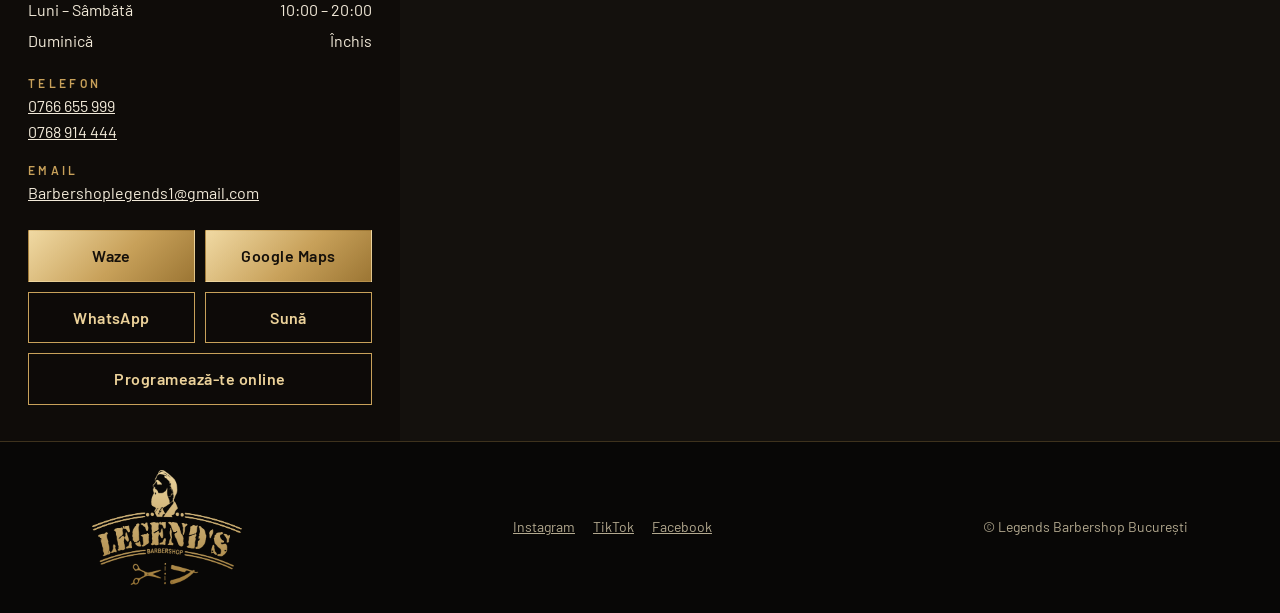
==== commit 8d9e7154: "Add files via upload" ====
--- a/index.html
+++ b/index.html
@@ -223,16 +223,16 @@
  <h2 class="rv-in">Oferte</h2>
  <p class="sub rv-in">Pachete și oferte speciale, cu prețurile din salon.</p>
  <div class="pk">
-  <article class="pc top tilt rv-in"><div class="pph"><img src="img/oferte/golden.jpg" alt="Oferta Golden, Legends Barbershop" loading="lazy"></div><div class="pb"><h3>Golden</h3><div class="t">1 h 30 min</div><ul><li>Tuns capilar, aranjat barbă și contur</li><li>Spălat și styling, vopsit barbă</li><li>Masaj capilar și tratament facial</li><li>Epilat facial (urechi, nas, pomeți)</li></ul><div class="pr"><strong>220</strong><em>lei</em><s>260 lei</s></div><a class="btn fill" href="https://mero.ro/p/legends-barber-shop" target="_blank" rel="noopener">Programează</a></div></article>
-  <article class="pc tilt rv-in"><div class="pph"><img src="img/oferte/silver.jpg" alt="Oferta Silver, Legends Barbershop" loading="lazy"></div><div class="pb"><h3>Silver</h3><div class="t">1 h</div><ul><li>Tuns capilar</li><li>Aranjat barbă și contur</li><li>Spălat și styling</li></ul><div class="pr"><strong>120</strong><em>lei</em><s>130 lei</s></div><a class="btn" href="https://mero.ro/p/legends-barber-shop" target="_blank" rel="noopener">Programează</a></div></article>
-  <article class="pc tilt rv-in"><div class="pph"><img src="img/oferte/ingrijire.jpg" alt="Oferta Îngrijire completă, Legends Barbershop" loading="lazy"></div><div class="pb"><h3>Îngrijire completă</h3><div class="t">1 h</div><ul><li>Manichiură</li><li>Tratament facial</li><li>Pensat</li></ul><div class="pr"><strong>150</strong><em>lei</em><s>180 lei</s></div><a class="btn" href="https://mero.ro/p/legends-barber-shop" target="_blank" rel="noopener">Programează</a></div></article>
-  <article class="pc tilt rv-in"><div class="pph"><img src="img/oferte/cosmetica.jpg" alt="Oferta Cosmetică, Legends Barbershop" loading="lazy"></div><div class="pb"><h3>Cosmetică</h3><div class="t">1 h 30 min</div><ul><li>Manichiură și pedichiură</li><li>Tratament facial</li><li>Pensat</li></ul><div class="pr"><strong>200</strong><em>lei</em><s>250 lei</s></div><a class="btn" href="https://mero.ro/p/legends-barber-shop" target="_blank" rel="noopener">Programează</a></div></article>
-  <article class="pc tilt rv-in"><div class="pph"><img src="img/oferte/tuns-spalat-styling.jpg" alt="Oferta Tuns + spălat și styling, Legends Barbershop" loading="lazy"></div><div class="pb"><h3>Tuns + spălat și styling</h3><ul><li>Tuns capilar</li><li>Spălat și styling</li></ul><div class="pr"><strong>80</strong><em>lei</em></div><a class="btn" href="https://mero.ro/p/legends-barber-shop" target="_blank" rel="noopener">Programează</a></div></article>
-  <article class="pc tilt rv-in"><div class="pph"><img src="img/oferte/tuns.jpg" alt="Oferta Tuns capilar fără spălat, Legends Barbershop" loading="lazy"></div><div class="pb"><h3>Tuns capilar fără spălat</h3><ul><li>Tuns precis</li><li>Stil personalizat</li><li>Look impecabil</li></ul><div class="pr"><strong>70</strong><em>lei</em></div><a class="btn" href="https://mero.ro/p/legends-barber-shop" target="_blank" rel="noopener">Programează</a></div></article>
-  <article class="pc tilt rv-in"><div class="pph"><img src="img/oferte/barba.jpg" alt="Oferta Aranjat barbă și contur, Legends Barbershop" loading="lazy"></div><div class="pb"><h3>Aranjat barbă și contur</h3><ul><li>Aranjat barbă profesional</li><li>Contur precis</li><li>Prosop cald inclus</li></ul><div class="pr"><strong>50</strong><em>lei</em></div><a class="btn" href="https://mero.ro/p/legends-barber-shop" target="_blank" rel="noopener">Programează</a></div></article>
-  <article class="pc tilt rv-in"><div class="pph"><img src="img/oferte/codite-femei.jpg" alt="Oferta Codițe din păr natural pentru femei, Legends Barbershop" loading="lazy"></div><div class="pb"><h3>Codițe din păr natural pentru femei</h3><ul><li>Păr 100% natural</li><li>Lucrare profesională</li><li>Rezistență îndelungată</li></ul><div class="pr"><strong>200</strong><em>lei</em></div><a class="btn" href="https://mero.ro/p/legends-barber-shop" target="_blank" rel="noopener">Programează</a></div></article>
-  <article class="pc tilt rv-in"><div class="pph"><img src="img/oferte/codite-natural.jpg" alt="Oferta Codițe din păr natural, Legends Barbershop" loading="lazy"></div><div class="pb"><h3>Codițe din păr natural</h3><ul><li>Păr natural</li><li>Lucrare profesională</li><li>Rezistență îndelungată</li></ul><div class="pr"><strong>200</strong><em>lei</em></div><a class="btn" href="https://mero.ro/p/legends-barber-shop" target="_blank" rel="noopener">Programează</a></div></article>
-  <article class="pc tilt rv-in"><div class="pph"><img src="img/oferte/codite-mesa.jpg" alt="Oferta Codițe cu meșă, Legends Barbershop" loading="lazy"></div><div class="pb"><h3>Codițe cu meșă</h3><ul><li>În orice culoare</li><li>Lucrare profesională</li><li>Rezistență îndelungată</li></ul><div class="pr"><strong style="font-size:44px">250–450</strong><em>lei</em></div><a class="btn" href="https://mero.ro/p/legends-barber-shop" target="_blank" rel="noopener">Programează</a></div></article>
+  <article class="pc top tilt rv-in"><div class="pph"><img src="img/golden.jpg" alt="Oferta Golden, Legends Barbershop" loading="lazy"></div><div class="pb"><h3>Golden</h3><div class="t">1 h 30 min</div><ul><li>Tuns capilar, aranjat barbă și contur</li><li>Spălat și styling, vopsit barbă</li><li>Masaj capilar și tratament facial</li><li>Epilat facial (urechi, nas, pomeți)</li></ul><div class="pr"><strong>220</strong><em>lei</em><s>260 lei</s></div><a class="btn fill" href="https://mero.ro/p/legends-barber-shop" target="_blank" rel="noopener">Programează</a></div></article>
+  <article class="pc tilt rv-in"><div class="pph"><img src="img/silver.jpg" alt="Oferta Silver, Legends Barbershop" loading="lazy"></div><div class="pb"><h3>Silver</h3><div class="t">1 h</div><ul><li>Tuns capilar</li><li>Aranjat barbă și contur</li><li>Spălat și styling</li></ul><div class="pr"><strong>120</strong><em>lei</em><s>130 lei</s></div><a class="btn" href="https://mero.ro/p/legends-barber-shop" target="_blank" rel="noopener">Programează</a></div></article>
+  <article class="pc tilt rv-in"><div class="pph"><img src="img/ingrijire.jpg" alt="Oferta Îngrijire completă, Legends Barbershop" loading="lazy"></div><div class="pb"><h3>Îngrijire completă</h3><div class="t">1 h</div><ul><li>Manichiură</li><li>Tratament facial</li><li>Pensat</li></ul><div class="pr"><strong>150</strong><em>lei</em><s>180 lei</s></div><a class="btn" href="https://mero.ro/p/legends-barber-shop" target="_blank" rel="noopener">Programează</a></div></article>
+  <article class="pc tilt rv-in"><div class="pph"><img src="img/cosmetica.jpg" alt="Oferta Cosmetică, Legends Barbershop" loading="lazy"></div><div class="pb"><h3>Cosmetică</h3><div class="t">1 h 30 min</div><ul><li>Manichiură și pedichiură</li><li>Tratament facial</li><li>Pensat</li></ul><div class="pr"><strong>200</strong><em>lei</em><s>250 lei</s></div><a class="btn" href="https://mero.ro/p/legends-barber-shop" target="_blank" rel="noopener">Programează</a></div></article>
+  <article class="pc tilt rv-in"><div class="pph"><img src="img/tuns-spalat-styling.jpg" alt="Oferta Tuns + spălat și styling, Legends Barbershop" loading="lazy"></div><div class="pb"><h3>Tuns + spălat și styling</h3><ul><li>Tuns capilar</li><li>Spălat și styling</li></ul><div class="pr"><strong>80</strong><em>lei</em></div><a class="btn" href="https://mero.ro/p/legends-barber-shop" target="_blank" rel="noopener">Programează</a></div></article>
+  <article class="pc tilt rv-in"><div class="pph"><img src="img/tuns.jpg" alt="Oferta Tuns capilar fără spălat, Legends Barbershop" loading="lazy"></div><div class="pb"><h3>Tuns capilar fără spălat</h3><ul><li>Tuns precis</li><li>Stil personalizat</li><li>Look impecabil</li></ul><div class="pr"><strong>70</strong><em>lei</em></div><a class="btn" href="https://mero.ro/p/legends-barber-shop" target="_blank" rel="noopener">Programează</a></div></article>
+  <article class="pc tilt rv-in"><div class="pph"><img src="img/barba.jpg" alt="Oferta Aranjat barbă și contur, Legends Barbershop" loading="lazy"></div><div class="pb"><h3>Aranjat barbă și contur</h3><ul><li>Aranjat barbă profesional</li><li>Contur precis</li><li>Prosop cald inclus</li></ul><div class="pr"><strong>50</strong><em>lei</em></div><a class="btn" href="https://mero.ro/p/legends-barber-shop" target="_blank" rel="noopener">Programează</a></div></article>
+  <article class="pc tilt rv-in"><div class="pph"><img src="img/codite-femei.jpg" alt="Oferta Codițe din păr natural pentru femei, Legends Barbershop" loading="lazy"></div><div class="pb"><h3>Codițe din păr natural pentru femei</h3><ul><li>Păr 100% natural</li><li>Lucrare profesională</li><li>Rezistență îndelungată</li></ul><div class="pr"><strong>200</strong><em>lei</em></div><a class="btn" href="https://mero.ro/p/legends-barber-shop" target="_blank" rel="noopener">Programează</a></div></article>
+  <article class="pc tilt rv-in"><div class="pph"><img src="img/codite-natural.jpg" alt="Oferta Codițe din păr natural, Legends Barbershop" loading="lazy"></div><div class="pb"><h3>Codițe din păr natural</h3><ul><li>Păr natural</li><li>Lucrare profesională</li><li>Rezistență îndelungată</li></ul><div class="pr"><strong>200</strong><em>lei</em></div><a class="btn" href="https://mero.ro/p/legends-barber-shop" target="_blank" rel="noopener">Programează</a></div></article>
+  <article class="pc tilt rv-in"><div class="pph"><img src="img/codite-mesa.jpg" alt="Oferta Codițe cu meșă, Legends Barbershop" loading="lazy"></div><div class="pb"><h3>Codițe cu meșă</h3><ul><li>În orice culoare</li><li>Lucrare profesională</li><li>Rezistență îndelungată</li></ul><div class="pr"><strong style="font-size:44px">250–450</strong><em>lei</em></div><a class="btn" href="https://mero.ro/p/legends-barber-shop" target="_blank" rel="noopener">Programează</a></div></article>
  </div>
  <details class="rv-in" open><summary>Lista de prețuri</summary><div class="pl"><div><p><span>Tuns</span><b>70 lei</b></p><p><span>Tuns + spălat + styling</span><b>80 lei</b></p><p><span>Tuns pensionari</span><b>40 lei</b></p><p><span>Aranjat barbă + contur</span><b>50 lei</b></p><p><span>Tuns barbă</span><b>25 lei</b></p><p><span>Contur barbă</span><b>25 lei</b></p><p><span>Spălat</span><b>10 lei</b></p><p><span>Spălat + styling</span><b>20 lei</b></p><p><span>Bărbierit cu prosop cald</span><b>60 lei</b></p><p><span>Vopsit păr capilar</span><b>50 lei</b></p><p><span>Vopsit barbă scurtă</span><b>20 lei</b></p><p><span>Vopsit barbă lungă</span><b>30 lei</b></p></div><div><p><span>Epilat nazal</span><b>10 lei</b></p><p><span>Epilat pomeți</span><b>10 lei</b></p><p><span>Epilat urechi</span><b>10 lei</b></p><p><span>Epilat sprâncene</span><b>10 lei</b></p><p><span>Pensat (clasic sau ață)</span><b>50 lei</b></p><p><span>Manichiură cu masaj</span><b>70 lei</b></p><p><span>Pedichiură cu masaj</span><b>100 lei</b></p><p><span>Manichiură</span><b>60 lei</b></p><p><span>Pedichiură</span><b>70 lei</b></p><p><span>Ras capilar (spălat gratuit)</span><b>50 lei</b></p><p><span>Masaj cervical</span><b>20 lei</b></p><p><span>Tratament facial cu Vapofor</span><b>70 lei</b></p></div></div></details>
 </div></section>
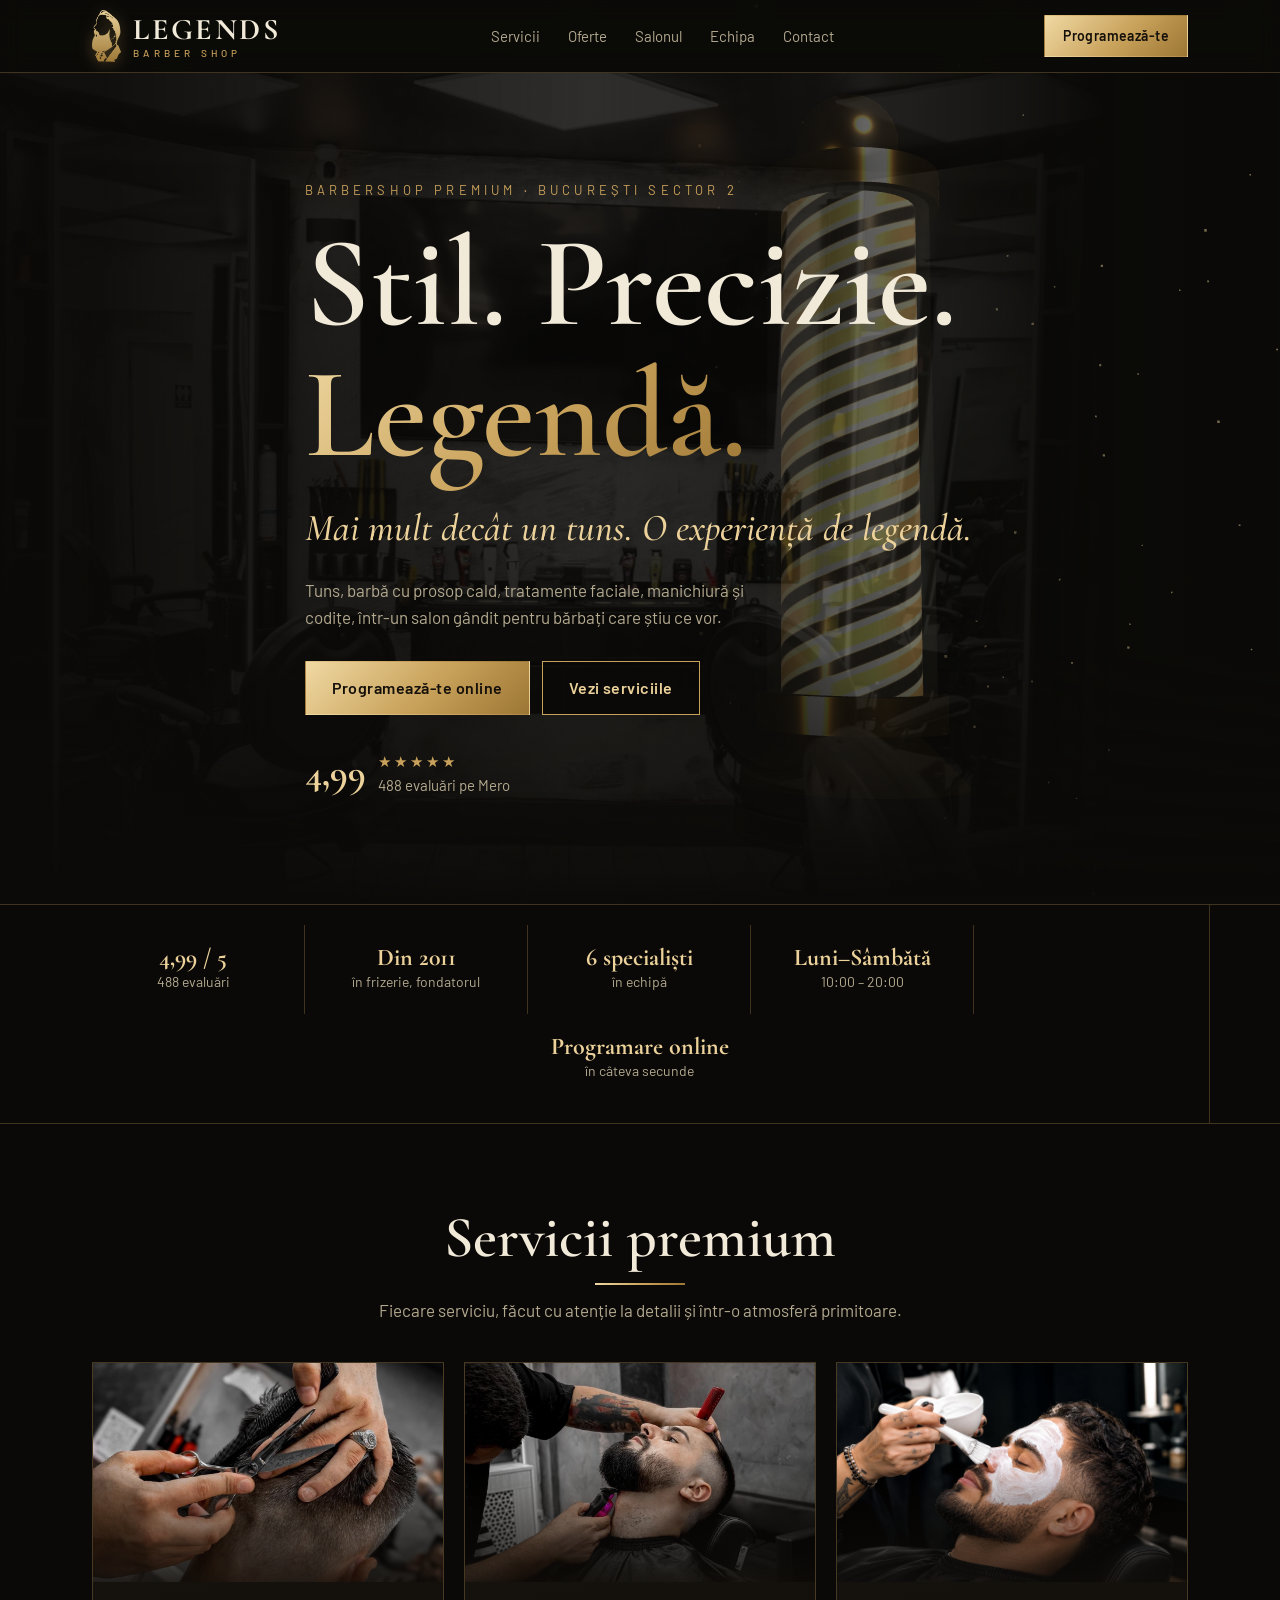
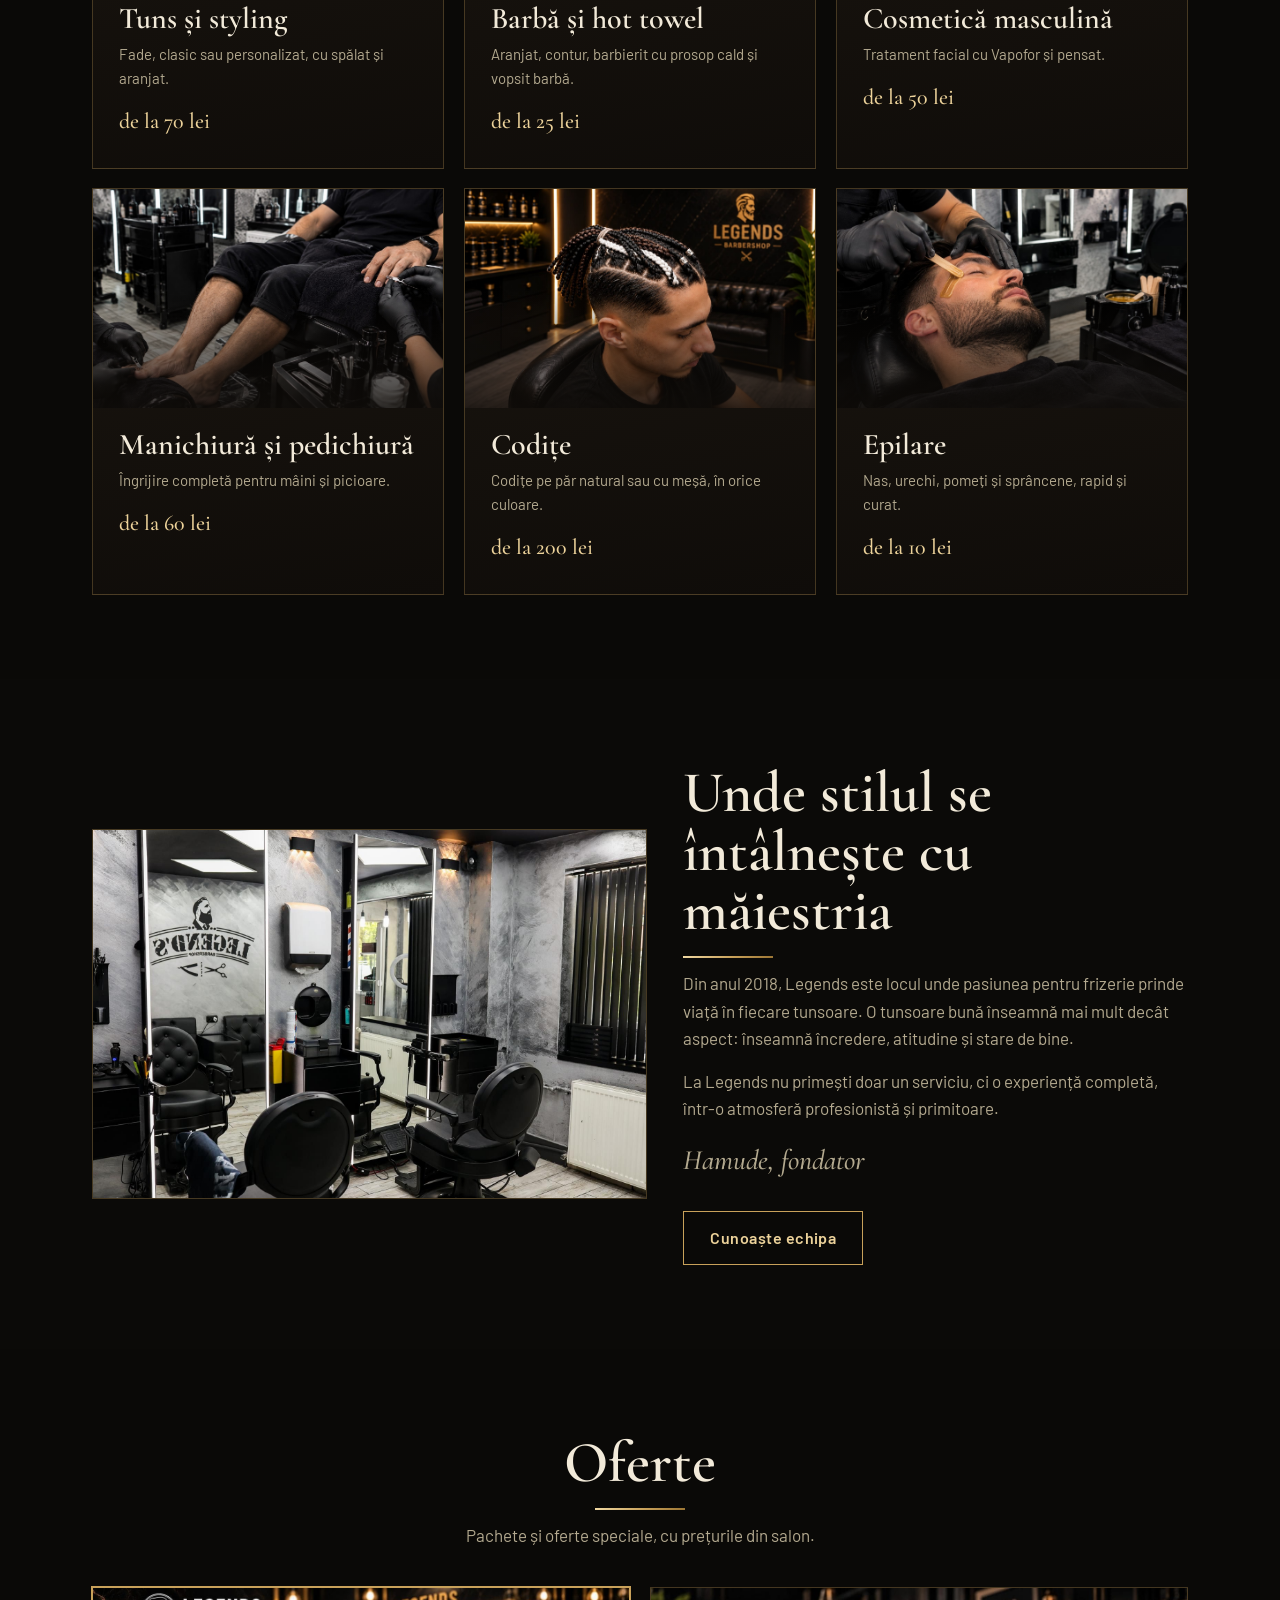
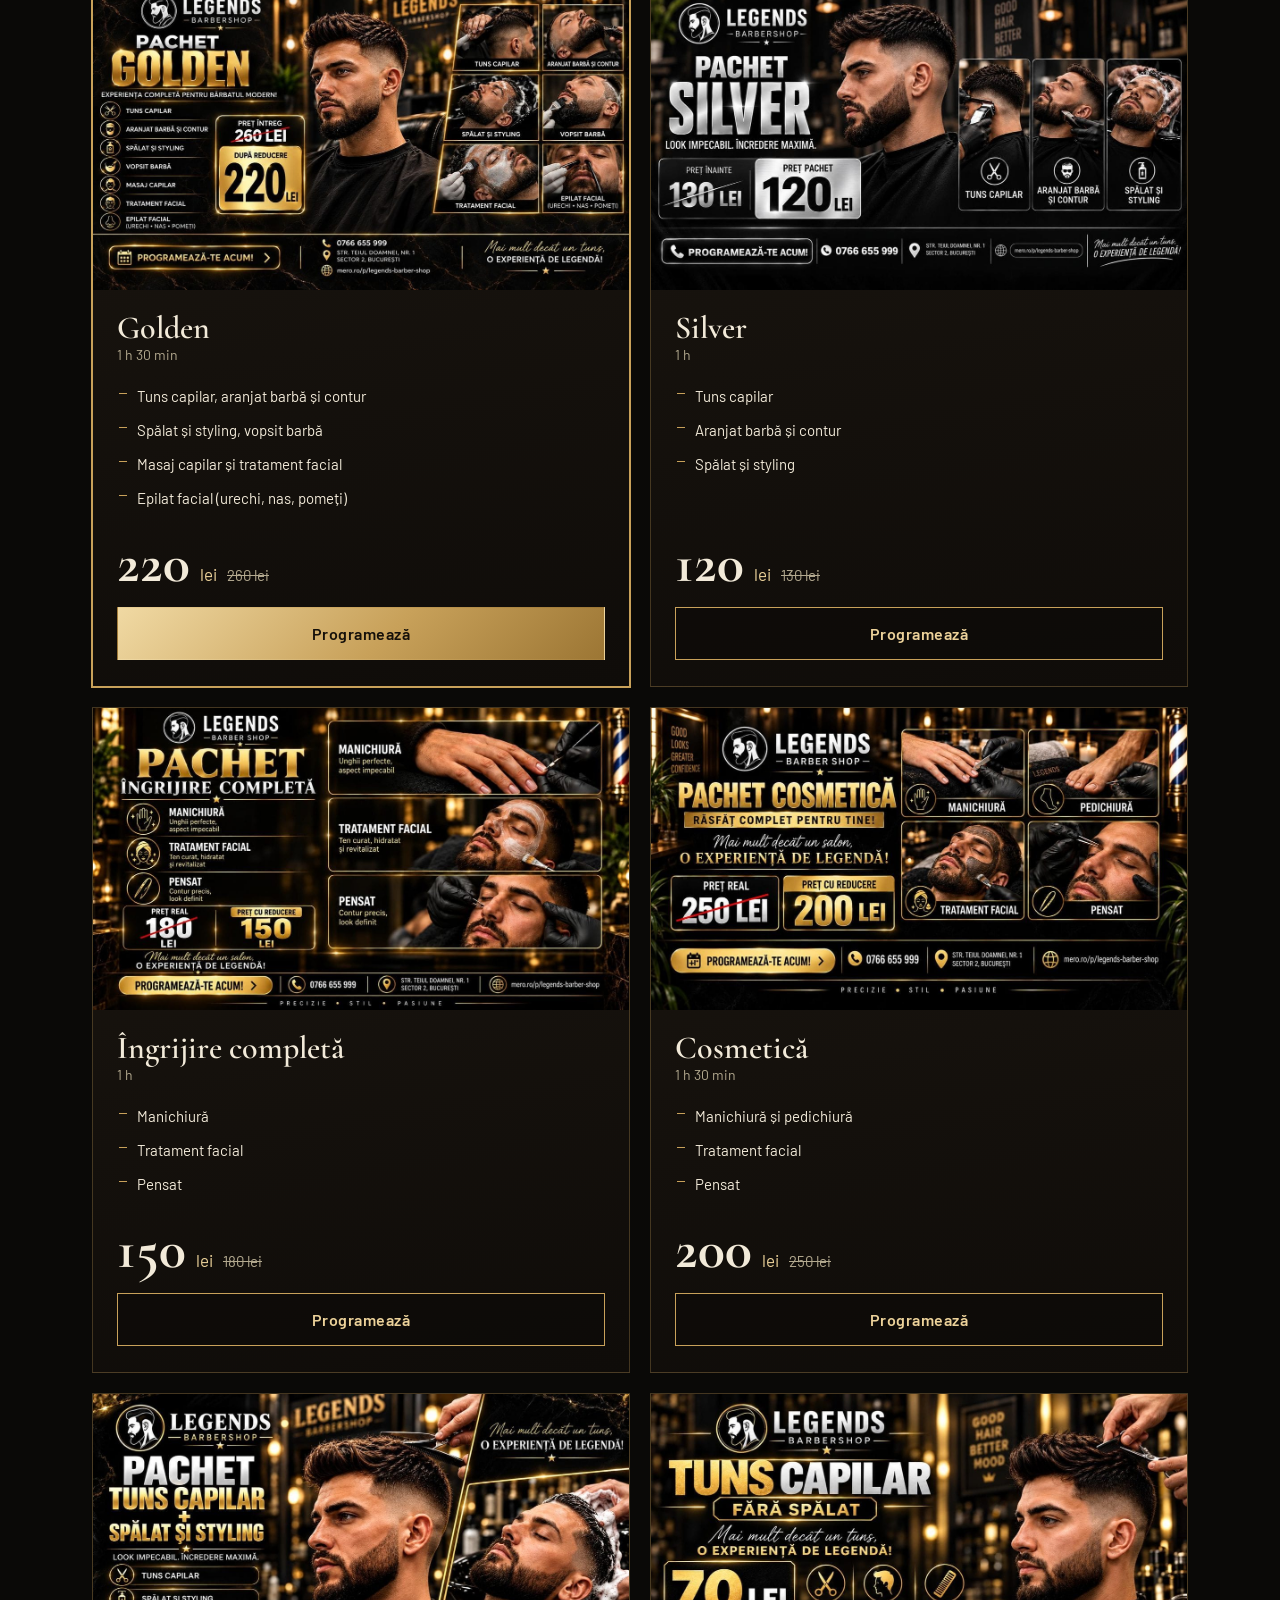
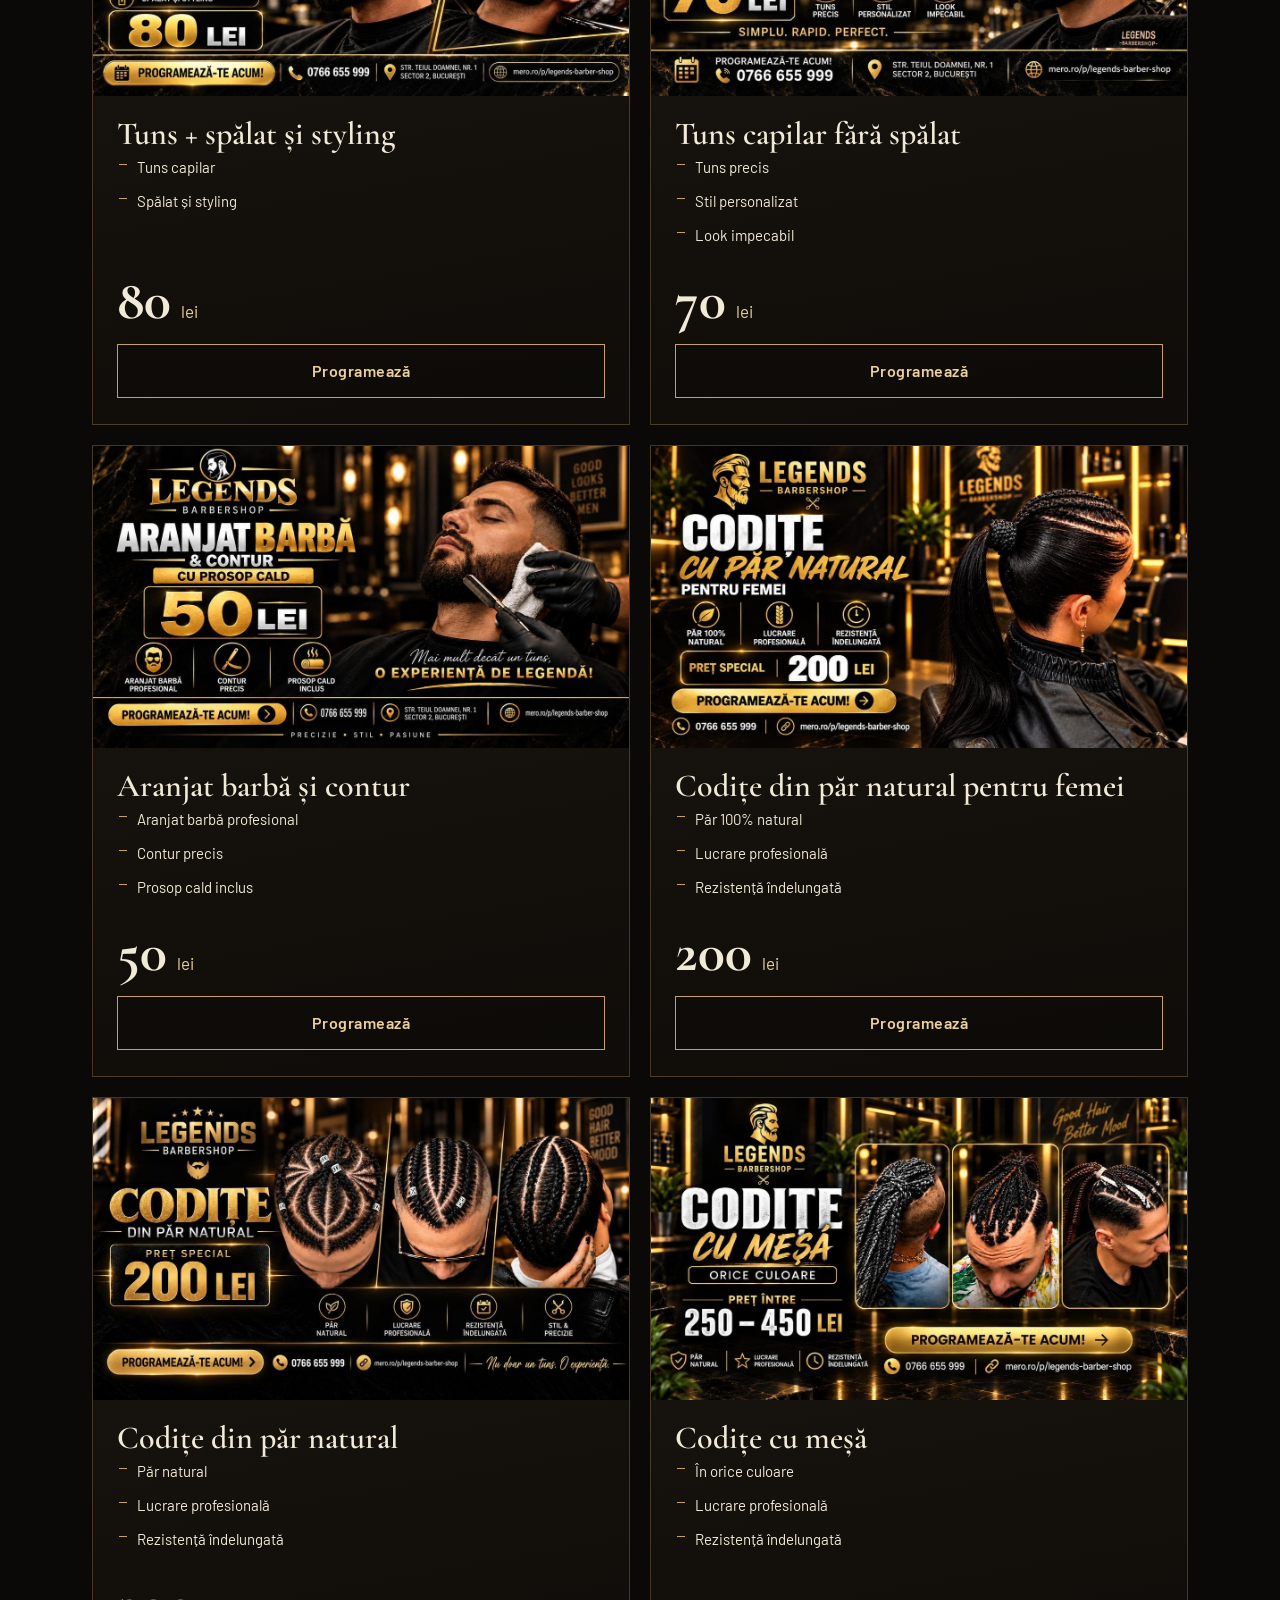
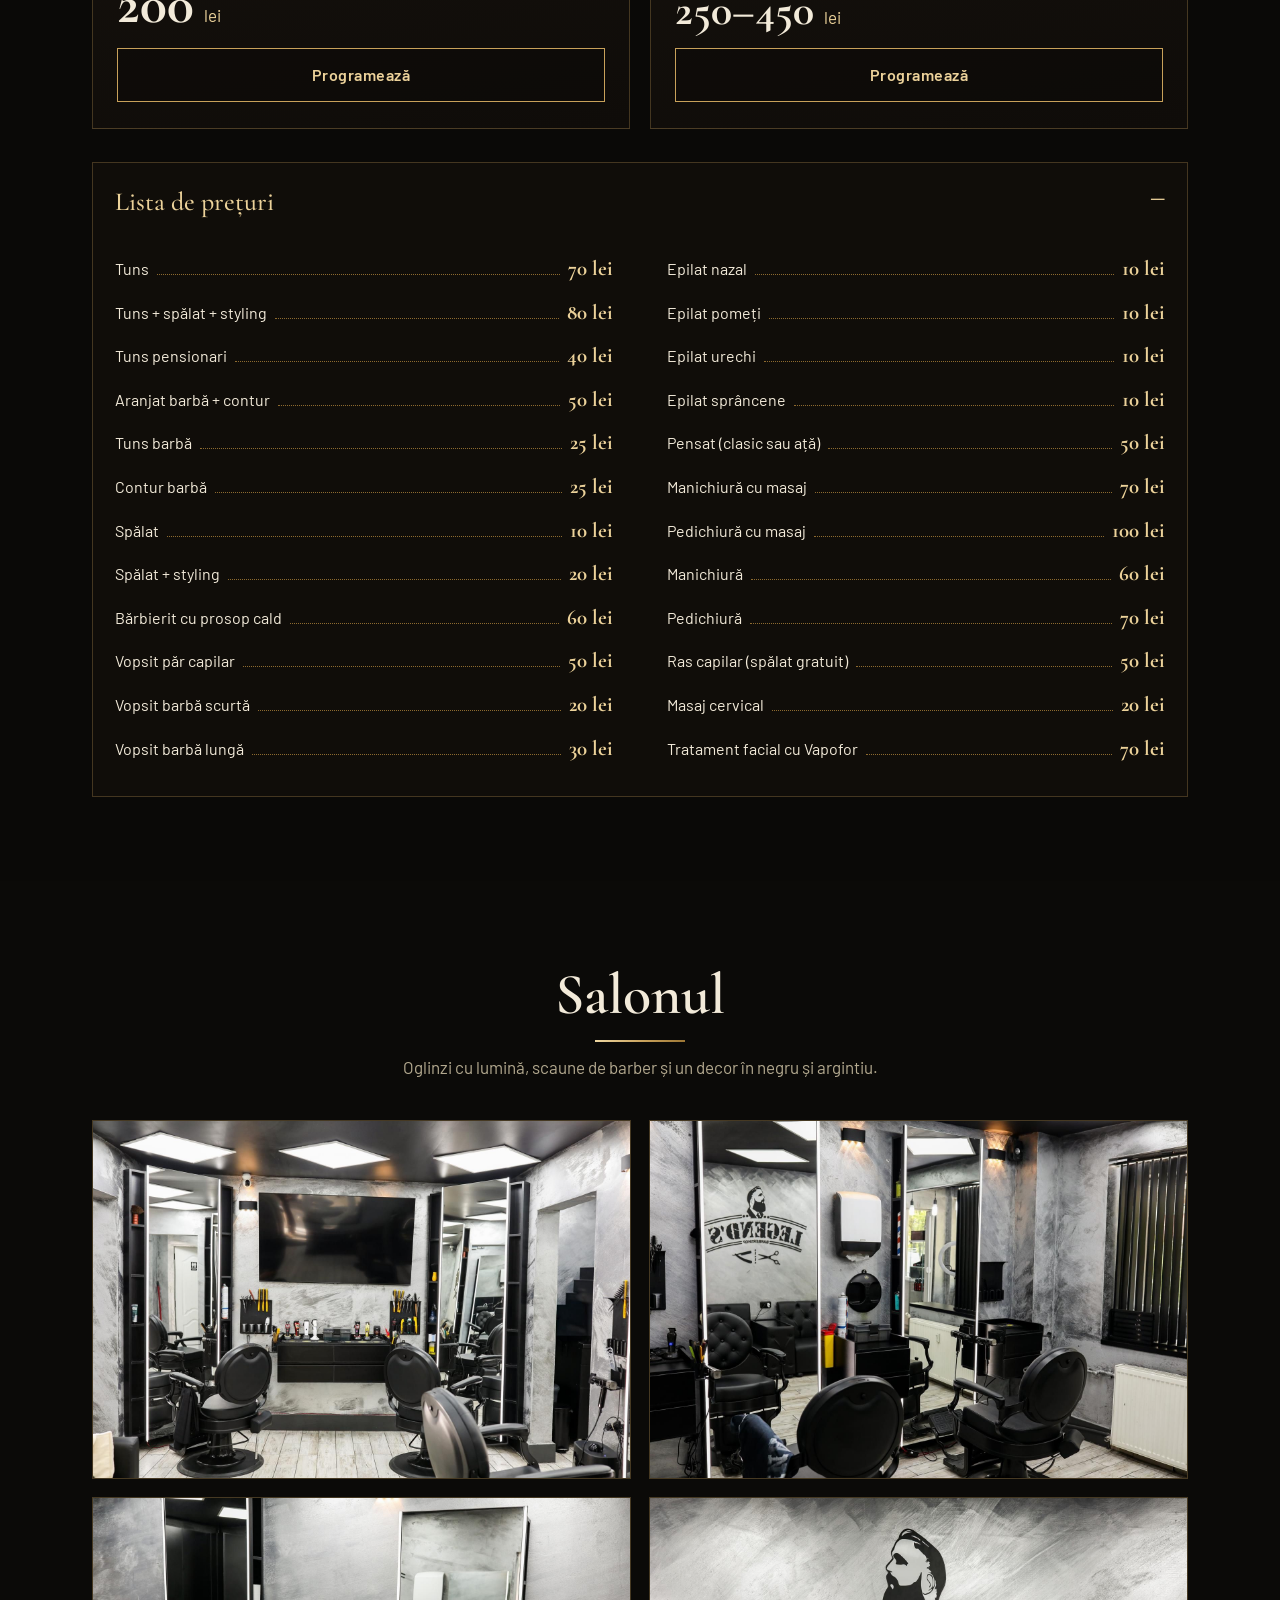
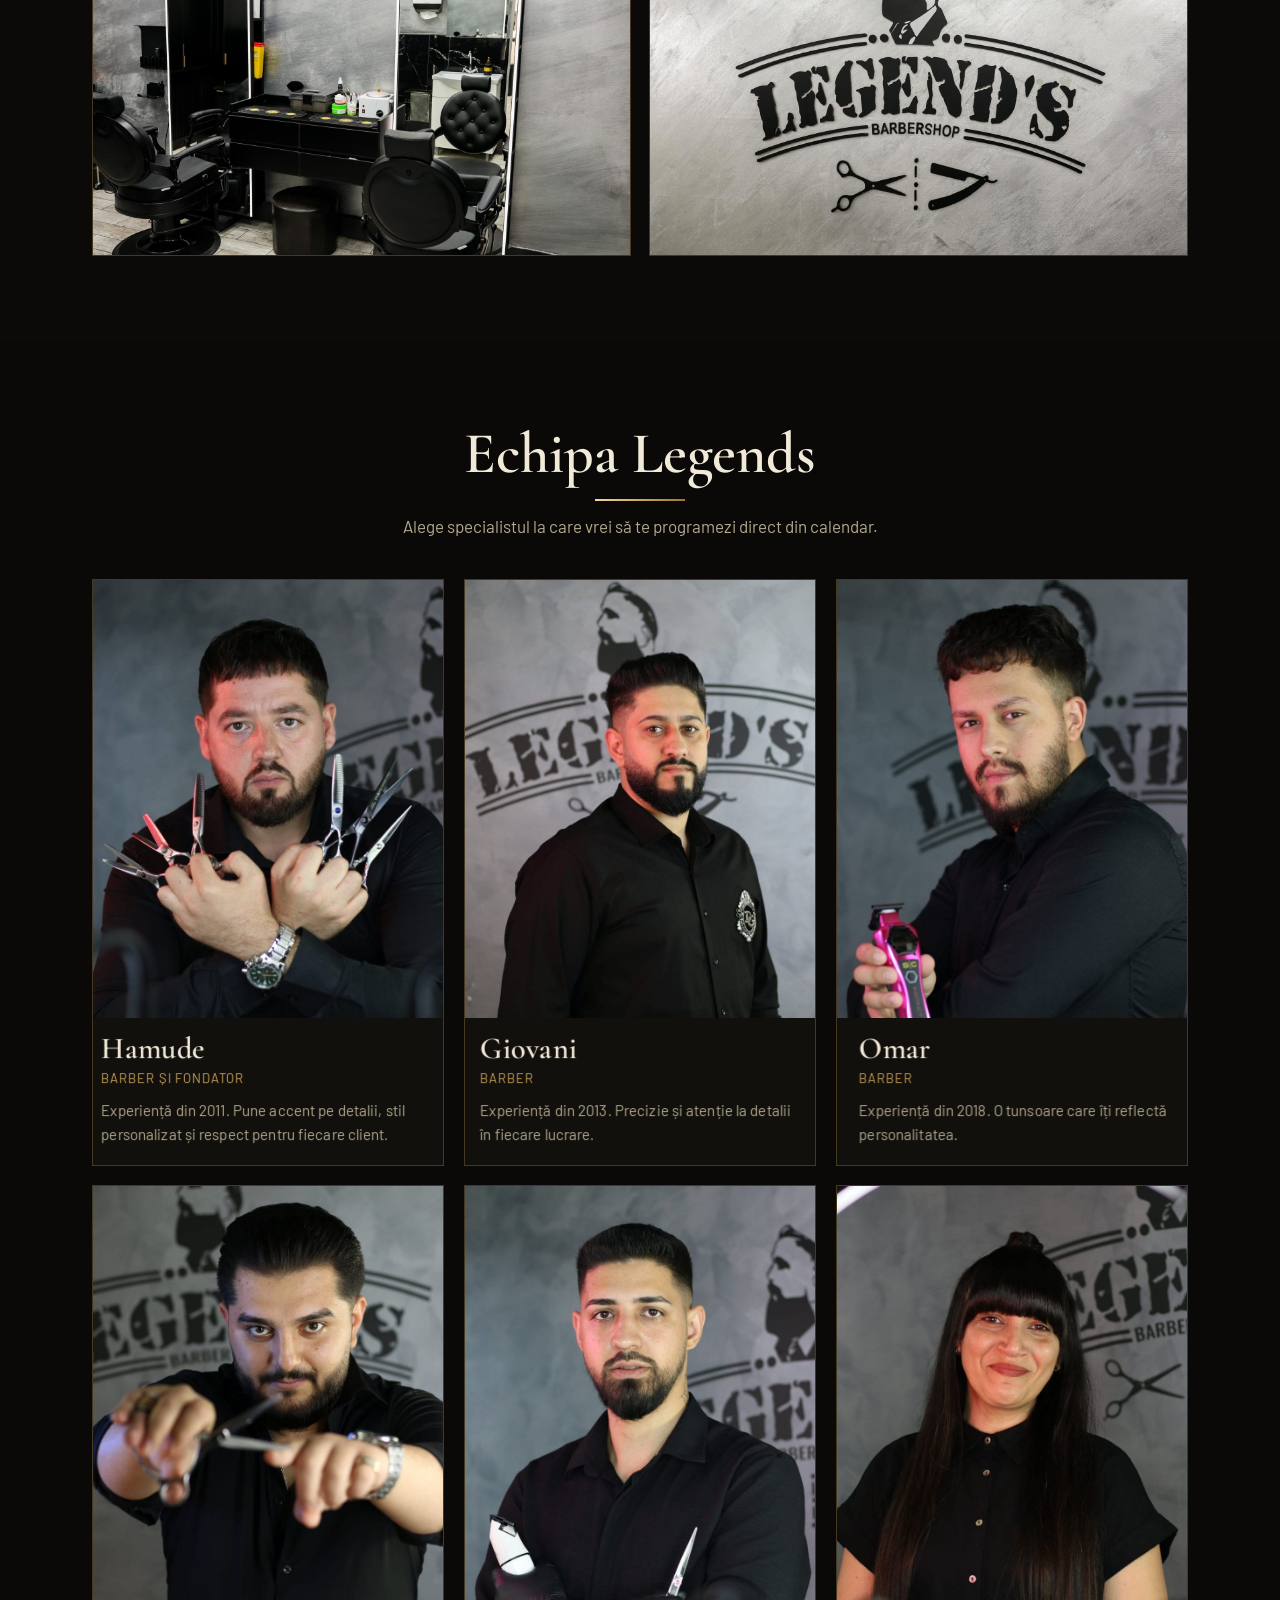
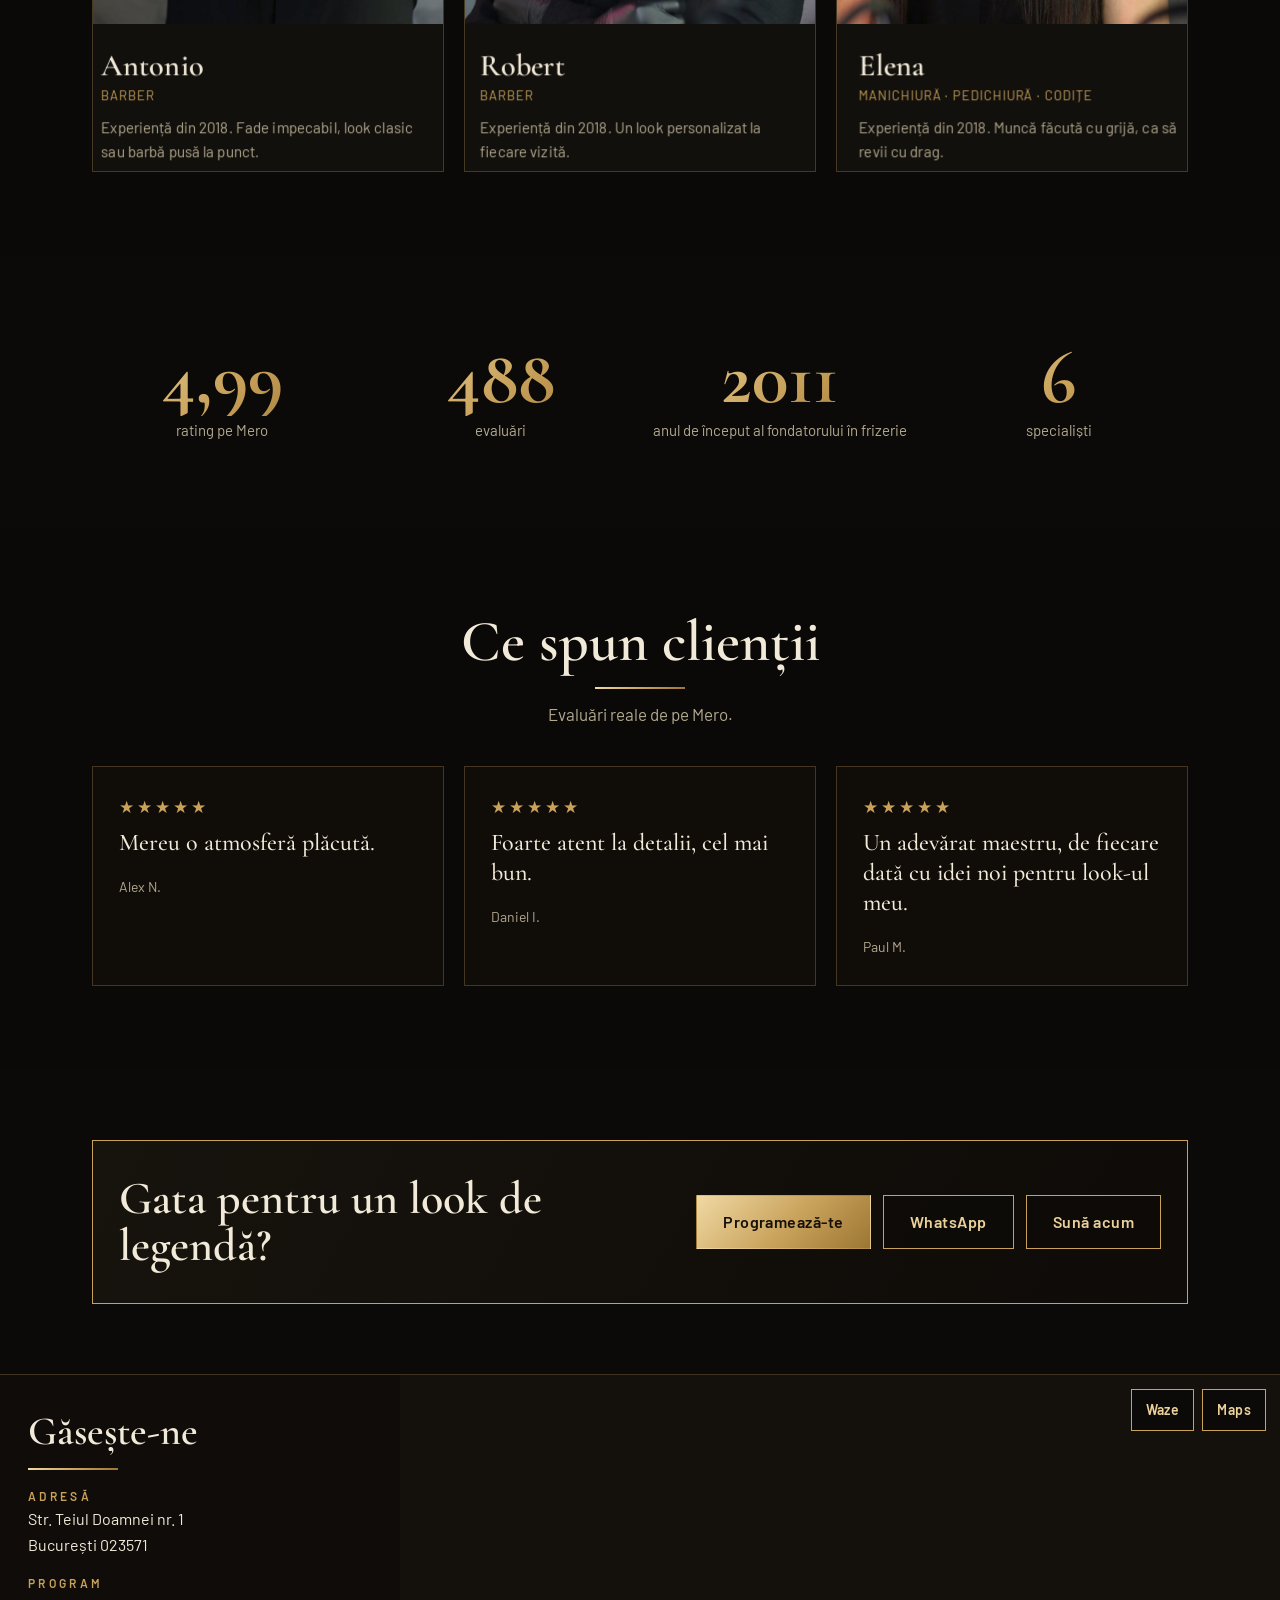
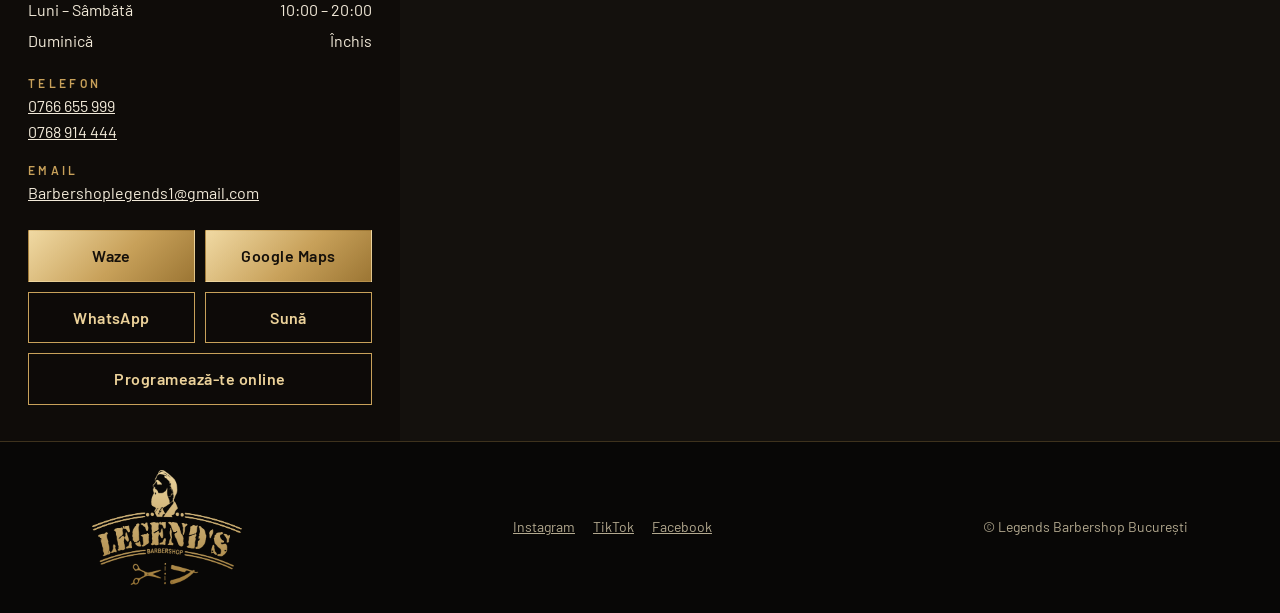
==== commit 7aff628d: "SEO, viteză și securitate fără schimbări vizuale - Corectează 3 imagini de la servicii care dădeau 4" ====
--- a/index.html
+++ b/index.html
@@ -3,6 +3,8 @@
 <head>
 <meta charset="utf-8">
 <meta name="viewport" content="width=device-width, initial-scale=1">
+<meta http-equiv="Content-Security-Policy" content="default-src 'self'; script-src 'self' 'unsafe-inline'; style-src 'self' 'unsafe-inline'; img-src 'self' data:; font-src 'self'; frame-src https://www.google.com https://maps.google.com; connect-src 'self'; object-src 'none'; base-uri 'self'; form-action 'none'; upgrade-insecure-requests">
+<meta name="referrer" content="strict-origin-when-cross-origin">
 <title>Legends Barbershop București | Frizerie premium, Str. Teiul Doamnei 1</title>
 <meta name="description" content="Legends Barbershop, frizerie premium în București, Sector 2. Tuns, barbă cu hot towel, tratamente faciale, manichiură și codițe. Programează-te online.">
 <link rel="canonical" href="https://legendsbarbershop.ro/">
@@ -10,11 +12,18 @@
 <meta property="og:description" content="Mai mult decât un tuns. O experiență de legendă. Str. Teiul Doamnei 1, București.">
 <meta property="og:image" content="https://legendsbarbershop.ro/img/salon-1.jpg">
 <meta property="og:type" content="website">
+<meta property="og:url" content="https://legendsbarbershop.ro/">
+<meta property="og:site_name" content="Legends Barbershop">
+<meta property="og:locale" content="ro_RO">
+<meta property="og:image:alt" content="Interiorul salonului Legends Barbershop din București">
+<meta name="twitter:card" content="summary_large_image">
 <meta name="theme-color" content="#0b0a08">
 <link rel="icon" type="image/png" href="img/logo-icon.png">
+<link rel="apple-touch-icon" href="img/logo-icon.png">
+<link rel="preload" as="image" href="img/salon-1.jpg" fetchpriority="high">
 <link rel="stylesheet" href="fonts/fonts.css">
 <script type="application/ld+json">
-{"@context":"https://schema.org","@type":"HairSalon","name":"Legends Barbershop","url":"https://legendsbarbershop.ro/","image":"https://legendsbarbershop.ro/img/salon-1.jpg","telephone":"+40766655999","email":"Barbershoplegends1@gmail.com","address":{"@type":"PostalAddress","streetAddress":"Str. Teiul Doamnei nr. 1","addressLocality":"București","postalCode":"023571","addressCountry":"RO"},"geo":{"@type":"GeoCoordinates","latitude":44.4570575,"longitude":26.1290844},"openingHoursSpecification":[{"@type":"OpeningHoursSpecification","dayOfWeek":["Monday","Tuesday","Wednesday","Thursday","Friday","Saturday"],"opens":"10:00","closes":"20:00"}],"sameAs":["https://www.instagram.com/legendsbucuresti/","https://www.facebook.com/LEGENDSBUCURESTI/","https://www.tiktok.com/@legendsbucuresti"]}
+{"@context":"https://schema.org","@type":"HairSalon","@id":"https://legendsbarbershop.ro/#salon","name":"Legends Barbershop","alternateName":"Legends Barbershop București","description":"Frizerie premium în București, Sector 2: tuns, barbă cu prosop cald, tratamente faciale, manichiură, pedichiură, codițe și epilare.","url":"https://legendsbarbershop.ro/","logo":"https://legendsbarbershop.ro/img/logo-full.png","image":["https://legendsbarbershop.ro/img/salon-1.jpg","https://legendsbarbershop.ro/img/salon-2.jpg","https://legendsbarbershop.ro/img/salon-3.jpg"],"telephone":"+40766655999","email":"Barbershoplegends1@gmail.com","priceRange":"10–450 lei","currenciesAccepted":"RON","foundingDate":"2018","address":{"@type":"PostalAddress","streetAddress":"Str. Teiul Doamnei nr. 1","addressLocality":"București","addressRegion":"Sector 2","postalCode":"023571","addressCountry":"RO"},"areaServed":{"@type":"City","name":"București"},"hasMap":"https://www.google.com/maps/search/?api=1&query=44.4570575,26.1290844","contactPoint":[{"@type":"ContactPoint","telephone":"+40766655999","contactType":"reservations","availableLanguage":"ro"},{"@type":"ContactPoint","telephone":"+40768914444","contactType":"customer service","availableLanguage":"ro"}],"potentialAction":{"@type":"ReserveAction","target":"https://mero.ro/p/legends-barber-shop"},"makesOffer":[{"@type":"Offer","name":"Tuns","price":"70","priceCurrency":"RON"},{"@type":"Offer","name":"Tuns + spălat + styling","price":"80","priceCurrency":"RON"},{"@type":"Offer","name":"Aranjat barbă + contur","price":"50","priceCurrency":"RON"},{"@type":"Offer","name":"Pachet Silver","price":"120","priceCurrency":"RON"},{"@type":"Offer","name":"Pachet Îngrijire completă","price":"150","priceCurrency":"RON"},{"@type":"Offer","name":"Codițe din păr natural","price":"200","priceCurrency":"RON"}],"geo":{"@type":"GeoCoordinates","latitude":44.4570575,"longitude":26.1290844},"openingHoursSpecification":[{"@type":"OpeningHoursSpecification","dayOfWeek":["Monday","Tuesday","Wednesday","Thursday","Friday","Saturday"],"opens":"10:00","closes":"20:00"}],"sameAs":["https://www.instagram.com/legendsbucuresti/","https://www.facebook.com/LEGENDSBUCURESTI/","https://www.tiktok.com/@legendsbucuresti"]}
 </script>
 <style>
 :root{--bg:#0b0a08;--card:#14110d;--line:rgba(200,161,90,.28);--gold:#c8a15a;--gold2:#ecd29a;--gold3:#8d6a2f;--bone:#f2ead9;--muted:#b3a98f;
@@ -199,8 +208,8 @@
  <h2 class="rv-in">Servicii premium</h2>
  <p class="sub rv-in">Fiecare serviciu, făcut cu atenție la detalii și într-o atmosferă primitoare.</p>
  <div class="grid g3">
-  <article class="sv tilt rv-in"><div class="sph"><img src="img/servicii/tuns.jpg" data-b="img/servicii/tuns" data-fb="img/salon-1.jpg" alt="Tuns și styling" loading="lazy" style="object-position:50% 40%" onerror="nx(this)"></div><div class="sb"><h3>Tuns și styling</h3><p>Fade, clasic sau personalizat, cu spălat și aranjat.</p><div class="from">de la 70 lei</div></div></article>
-  <article class="sv tilt rv-in"><div class="sph"><img src="img/servicii/barba.jpg" data-b="img/servicii/barba" data-fb="img/salon-2.jpg" alt="Barbă și hot towel" loading="lazy" style="object-position:30% 50%" onerror="nx(this)"></div><div class="sb"><h3>Barbă și hot towel</h3><p>Aranjat, contur, barbierit cu prosop cald și vopsit barbă.</p><div class="from">de la 25 lei</div></div></article>
+  <article class="sv tilt rv-in"><div class="sph"><img src="img/servicii/tuns.jpeg" data-b="img/servicii/tuns" data-fb="img/salon-1.jpg" alt="Tuns și styling" loading="lazy" style="object-position:50% 40%" onerror="nx(this)"></div><div class="sb"><h3>Tuns și styling</h3><p>Fade, clasic sau personalizat, cu spălat și aranjat.</p><div class="from">de la 70 lei</div></div></article>
+  <article class="sv tilt rv-in"><div class="sph"><img src="img/servicii/barba.jpeg" data-b="img/servicii/barba" data-fb="img/salon-2.jpg" alt="Barbă și hot towel" loading="lazy" style="object-position:30% 50%" onerror="nx(this)"></div><div class="sb"><h3>Barbă și hot towel</h3><p>Aranjat, contur, barbierit cu prosop cald și vopsit barbă.</p><div class="from">de la 25 lei</div></div></article>
   <article class="sv tilt rv-in"><div class="sph"><img src="img/servicii/cosmetica.jpg" data-b="img/servicii/cosmetica" data-fb="img/salon-4.jpg" alt="Cosmetică masculină" loading="lazy" style="object-position:70% 50%" onerror="nx(this)"></div><div class="sb"><h3>Cosmetică masculină</h3><p>Tratament facial cu Vapofor și pensat.</p><div class="from">de la 50 lei</div></div></article>
   <article class="sv tilt rv-in"><div class="sph"><img src="img/servicii/manichiura.jpg" data-b="img/servicii/manichiura" data-fb="img/salon-3.jpg" alt="Manichiură și pedichiură" loading="lazy" style="object-position:50% 60%" onerror="nx(this)"></div><div class="sb"><h3>Manichiură și pedichiură</h3><p>Îngrijire completă pentru mâini și picioare.</p><div class="from">de la 60 lei</div></div></article>
   <article class="sv tilt rv-in"><div class="sph"><img src="img/servicii/codite.jpg" data-b="img/servicii/codite" data-fb="img/salon-1.jpg" alt="Codițe" loading="lazy" style="object-position:80% 40%" onerror="nx(this)"></div><div class="sb"><h3>Codițe</h3><p>Codițe pe păr natural sau cu meșă, în orice culoare.</p><div class="from">de la 200 lei</div></div></article>
